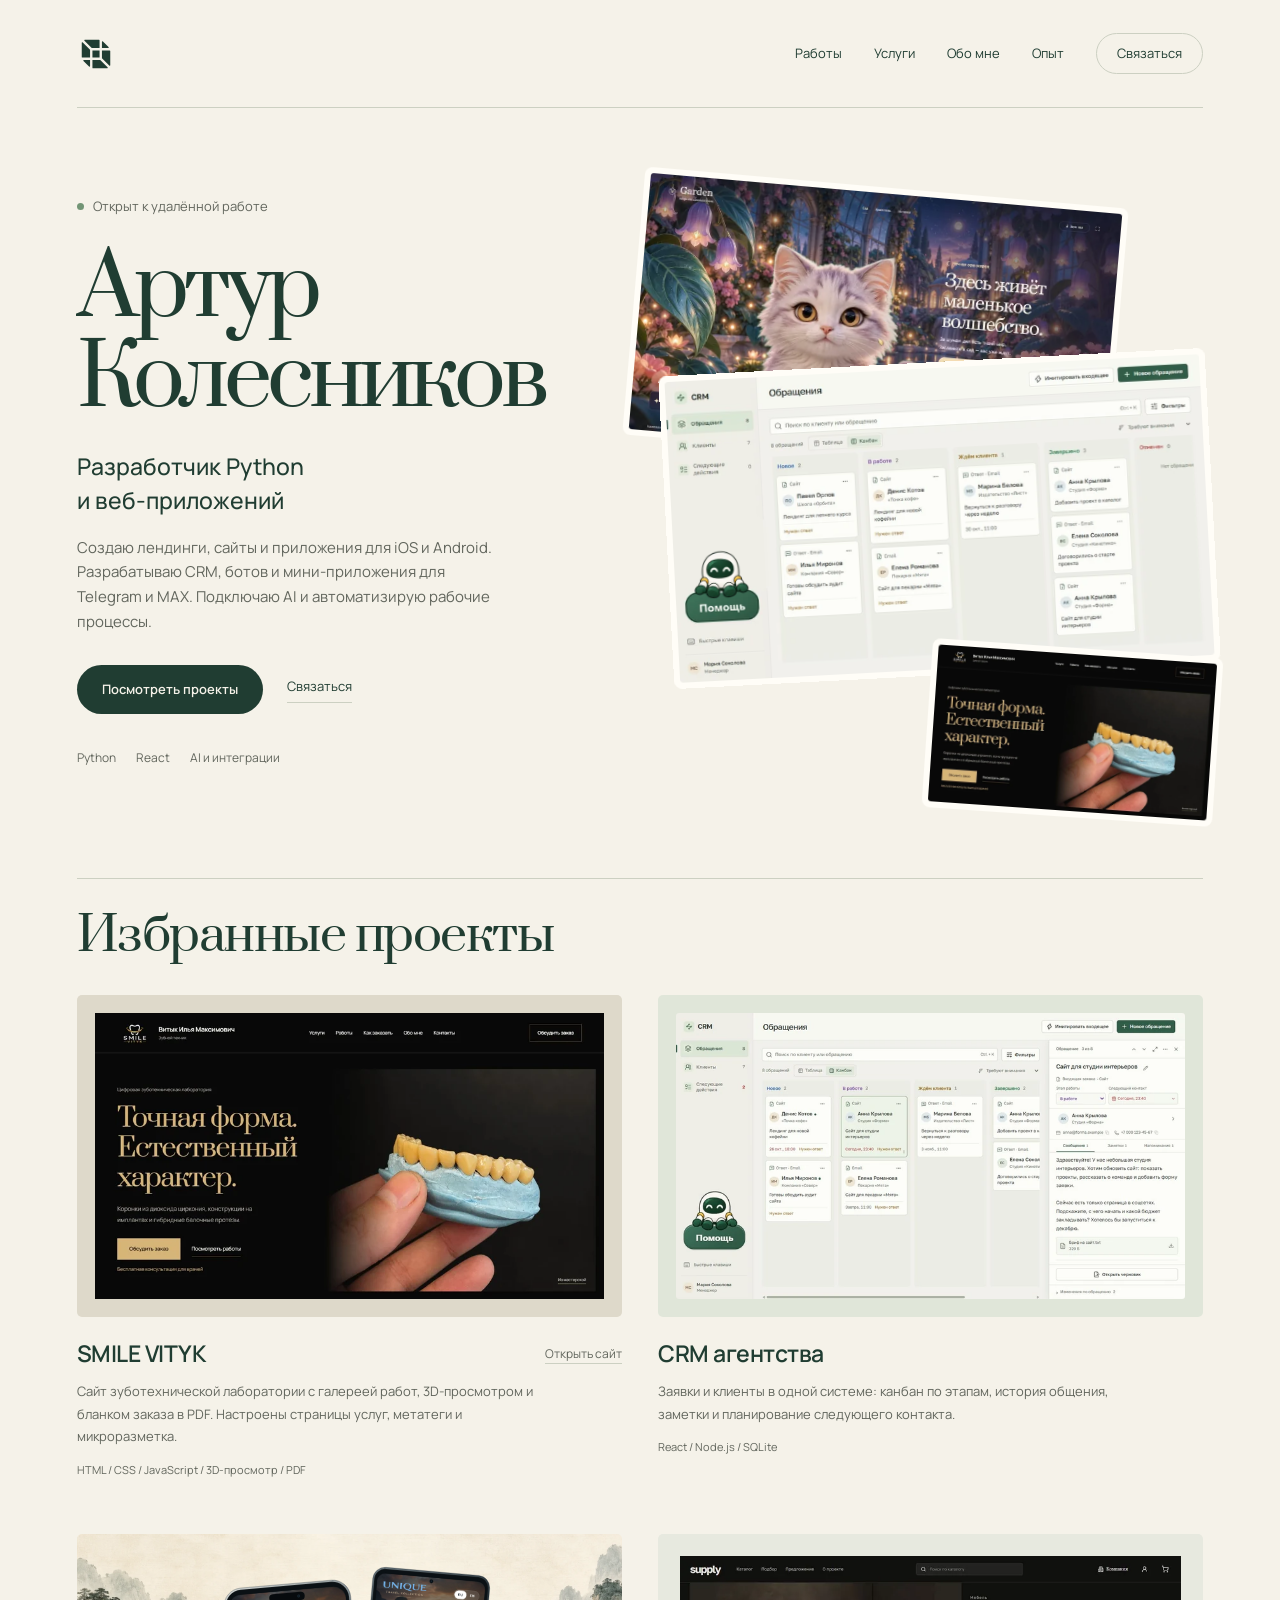
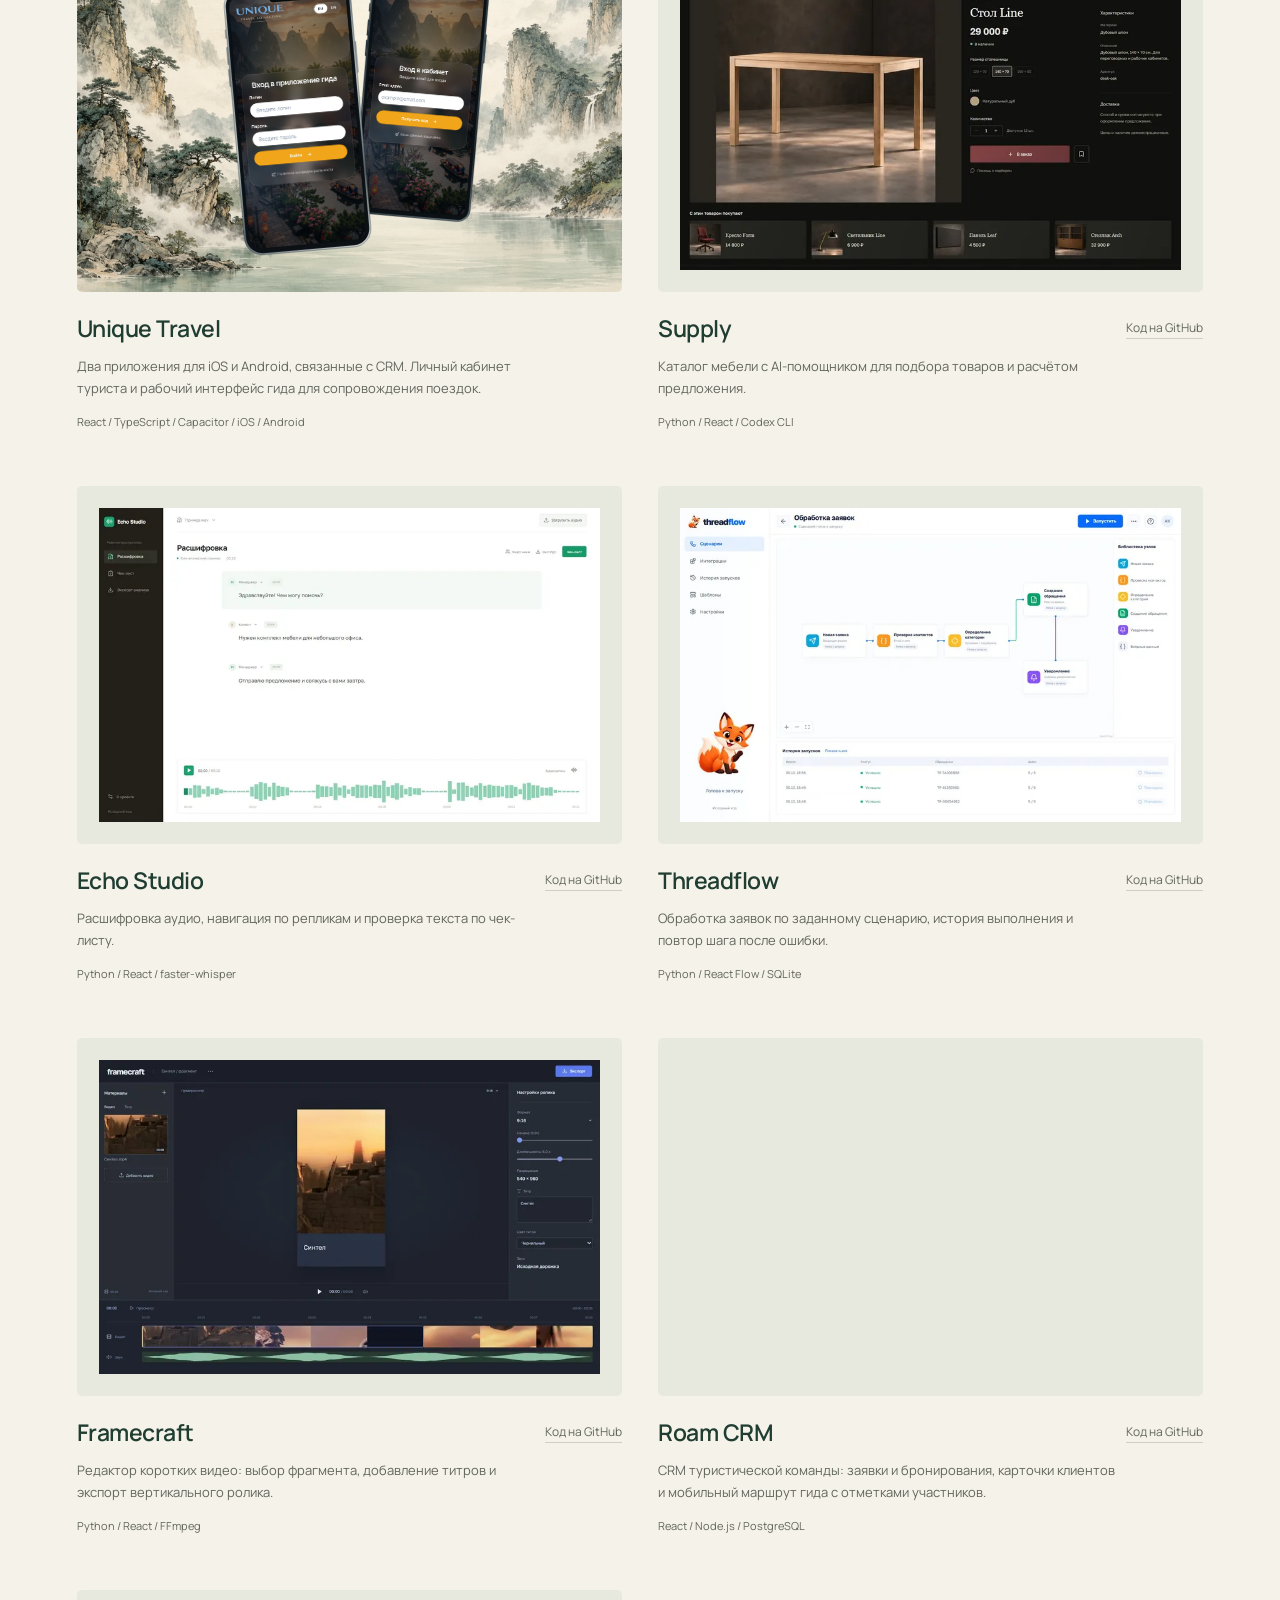
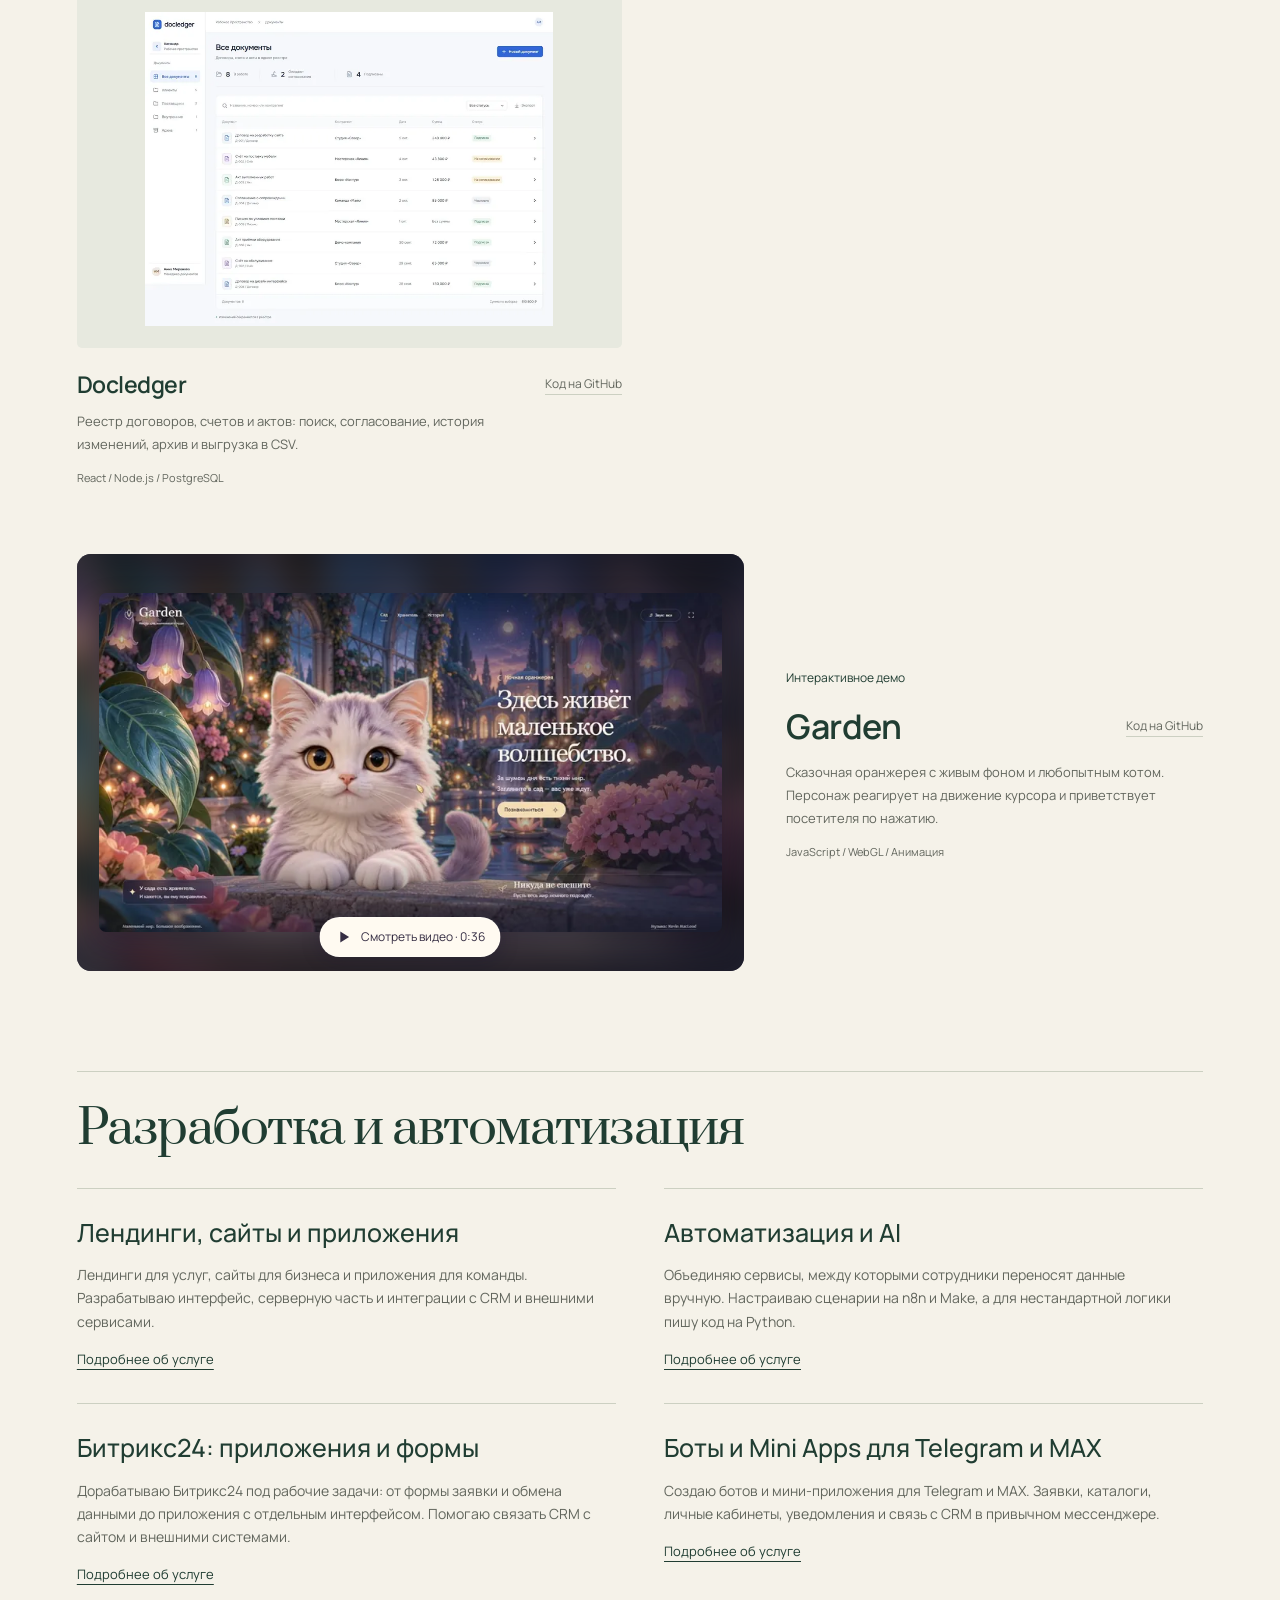
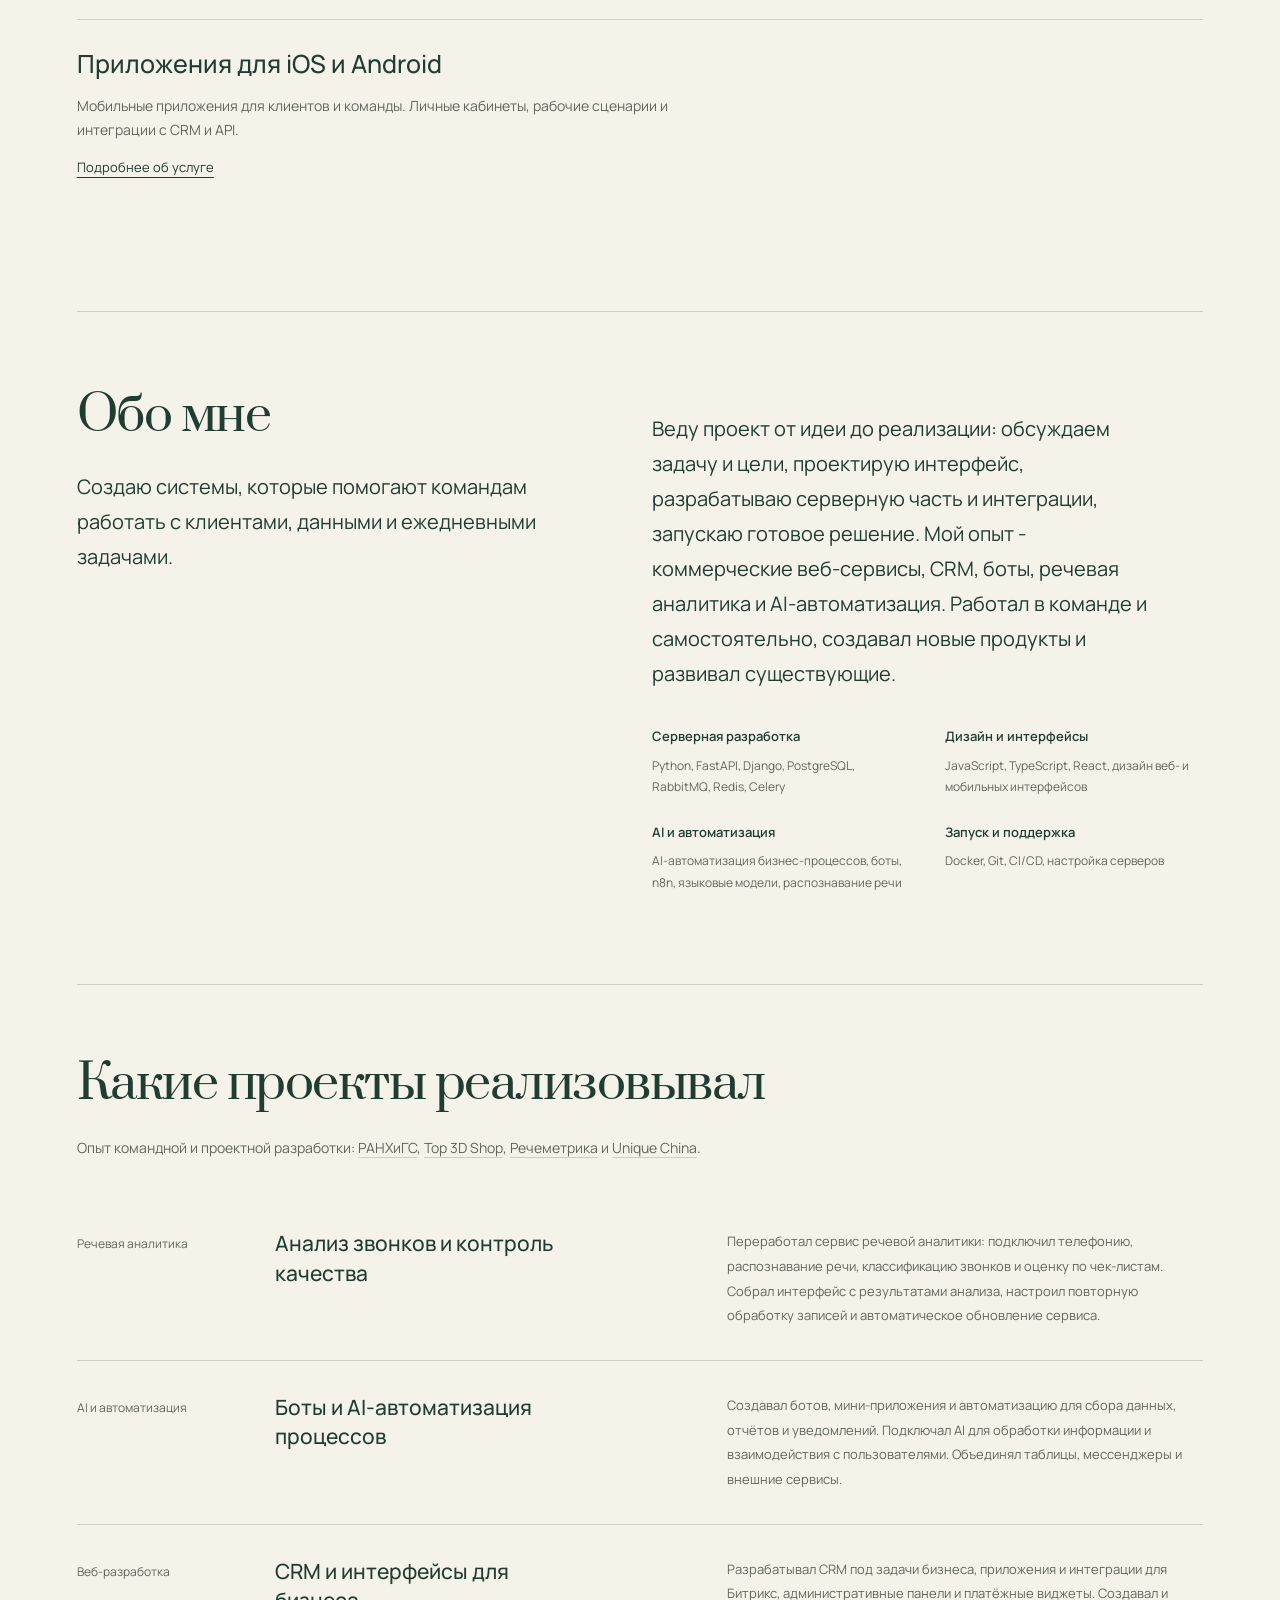
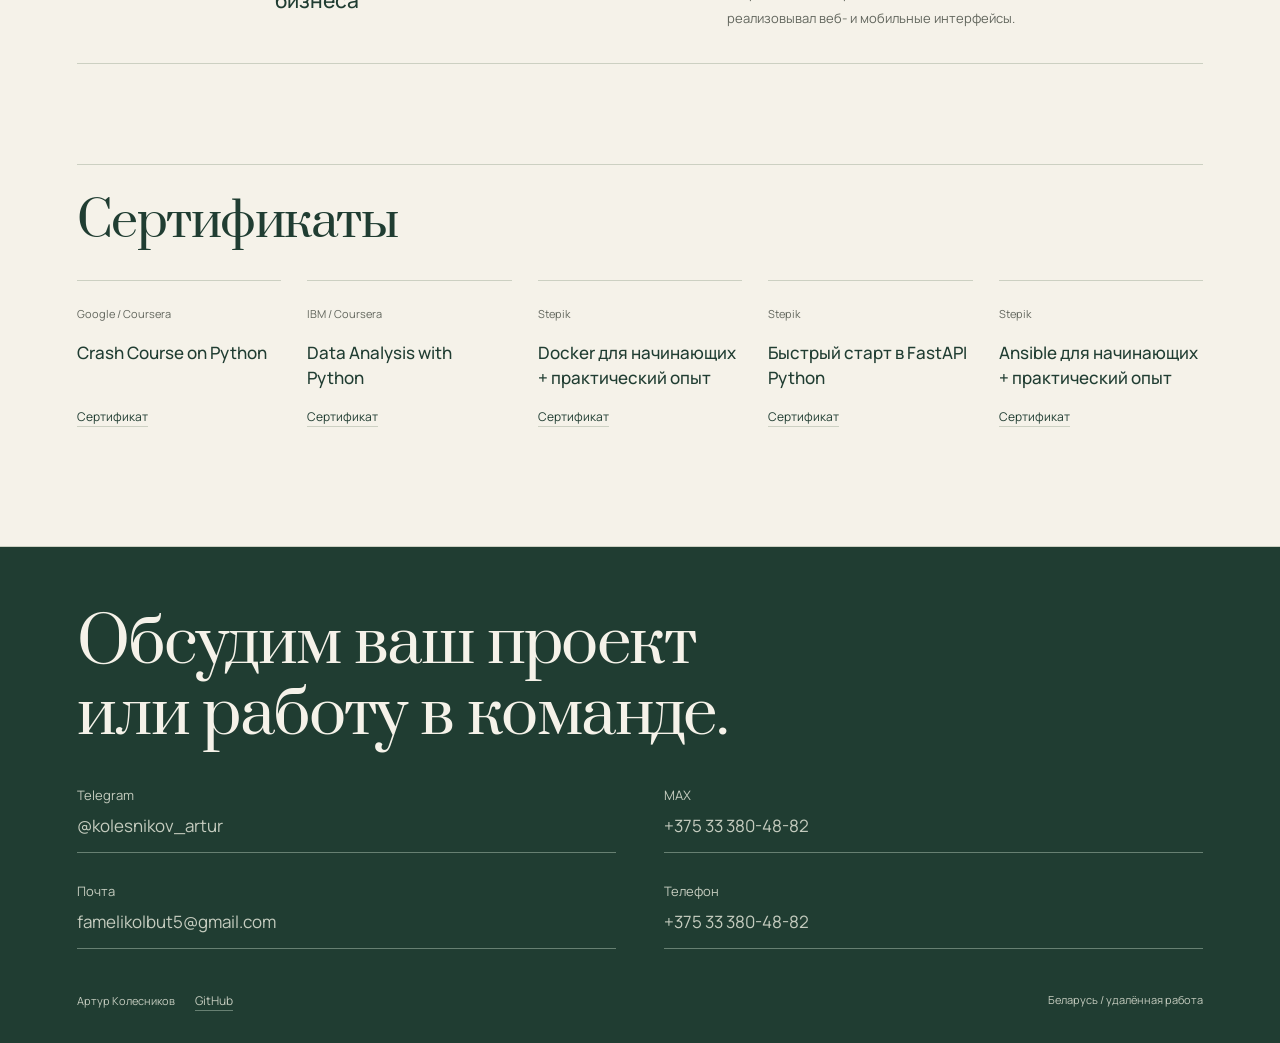
==== index.html @ 4b15c5d2 "Simplify dental project SEO wording" ====
<!doctype html><html lang="ru"><head><meta charset="utf-8"><meta name="viewport" content="width=device-width,initial-scale=1"><meta name="description" content="Лендинги, сайты, приложения для iOS и Android, CRM, боты и Mini Apps для Telegram и MAX. AI-интеграции и автоматизация бизнес-процессов."><title>Артур Колесников | Сайты, приложения, AI и автоматизация</title><link rel="preload" href="assets/font-0.woff2?v=0d569e9df2a9" as="font" type="font/woff2" crossorigin><link rel="preload" href="assets/font-10.woff2?v=0d48bd5856c9" as="font" type="font/woff2" crossorigin><link rel="preload" href="assets/font-1.woff2?v=2b5387e6212d" as="font" type="font/woff2" crossorigin><link rel="preload" href="assets/font-2.woff2?v=1e7b8f41f8db" as="font" type="font/woff2" crossorigin><link rel="stylesheet" href="/style.css?v=75d118772e36"><link rel="canonical" href="https://arturkolesnikov.online/"><meta property="og:type" content="website"><meta property="og:locale" content="ru_RU"><meta property="og:title" content="Артур Колесников | Сайты, приложения, AI и автоматизация"><meta property="og:description" content="Лендинги, сайты, приложения для iOS и Android, CRM, боты и Mini Apps для Telegram и MAX. AI-интеграции и автоматизация бизнес-процессов."><meta property="og:url" content="https://arturkolesnikov.online/"><meta property="og:image" content="https://arturkolesnikov.online/assets/agency-crm-1200.webp?v=4243671e2fd0"><meta property="og:image:width" content="1200"><meta property="og:image:height" content="720"><meta name="twitter:card" content="summary_large_image"><meta name="twitter:image" content="https://arturkolesnikov.online/assets/agency-crm-1200.webp?v=4243671e2fd0"><script type="application/ld+json">{"@context": "https://schema.org", "@graph": [{"@type": "Person", "@id": "https://arturkolesnikov.online/#person", "name": "Артур Колесников", "url": "https://arturkolesnikov.online/", "jobTitle": "Разработчик Python и веб-приложений", "email": "famelikolbut5@gmail.com", "telephone": "+375333804882", "sameAs": ["https://t.me/kolesnikov_artur", "https://github.com/famelikolbut5"]}, {"@type": "WebPage", "@id": "https://arturkolesnikov.online/#page", "url": "https://arturkolesnikov.online/", "name": "Артур Колесников | Сайты, приложения, AI и автоматизация", "description": "Лендинги, сайты, приложения для iOS и Android, CRM, боты и Mini Apps для Telegram и MAX. AI-интеграции и автоматизация бизнес-процессов.", "inLanguage": "ru", "author": {"@id": "https://arturkolesnikov.online/#person"}}]}</script><link rel="icon" type="image/svg+xml" href="/favicon.svg?v=589c7e2dc42a"><link rel="icon" sizes="16x16 32x32 48x48" href="/favicon.ico?v=c2b1cb429086"><noscript><style>.project-grid img[data-src]{display:none!important}.mobile-app-cover[data-lazy-background]{background-image:url(assets/unique-travel-background.webp)!important}</style></noscript></head><body class="atelier"><div class="wrap"><nav><a class="brand lettermark" href="#" aria-label="Наверх"><img src="/assets/logo-code.svg?v=ad45746a8798" alt="" width="38" height="38"></a><div class="navigation"><a href="#work">Работы</a><a href="#services">Услуги</a><a href="#about">Обо мне</a><a href="#experience">Опыт</a><a class="nav-contact" href="#contact">Связаться</a></div></nav><main><section class="hero"><div class="hero-copy"><p class="available">Открыт к удалённой работе</p><h1>Артур<br>Колесников</h1><p class="role">Разработчик Python<br>и веб-приложений</p><p class="intro">Создаю лендинги, сайты и приложения для iOS и Android. Разрабатываю CRM, ботов и мини-приложения для Telegram и MAX. Подключаю AI и автоматизирую рабочие процессы.</p><div class="actions"><a class="primary" href="#work">Посмотреть проекты</a><a class="secondary" href="#contact">Связаться</a></div><div class="tools"><span>Python</span><span>React</span><span>AI и интеграции</span></div></div><div class="hero-stage" aria-label="Три проекта Артура Колесникова"><button class="side-shot hero-project" data-work="garden" aria-label="Посмотреть Garden с котом"><img srcset="assets/garden-480.webp 480w, assets/garden-800.webp 800w, assets/garden-1200.webp 1200w" sizes="(max-width:600px) 90vw, (max-width:900px) 80vw, 48vw" fetchpriority="high" src="assets/garden-800.webp" alt="Garden, интерактивная оранжерея с котом" width="1910" height="1038" decoding="async"></button><button class="main-shot hero-project" data-work="agency-crm" aria-label="Посмотреть CRM с анимированным помощником"><span class="crm-screen"><img srcset="assets/agency-crm-motion-480.webp 480w, assets/agency-crm-motion-800.webp 800w, assets/agency-crm-motion-1200.webp 1200w" sizes="(max-width:600px) 90vw, (max-width:900px) 80vw, 48vw" fetchpriority="high" src="assets/agency-crm-motion-800.webp" alt="CRM агентства с канбаном и анимированным помощником Бипом" width="1280" height="720" decoding="async"><span class="bip-frame"><img class="bip-preview" src="assets/bip-still.webp?v=73e628c5a980" data-animation="assets/bip-preview.webp?v=f96472ee8164" alt="" width="1280" height="720" fetchpriority="low" decoding="async"></span></span></button><button class="small-shot hero-project" data-work="smile-vityk" aria-label="Посмотреть сайт SMILE VITYK"><img srcset="assets/smile-vityk-480.webp 480w, assets/smile-vityk-800.webp 800w, assets/smile-vityk-1200.webp 1200w" sizes="(max-width:600px) 90vw, (max-width:900px) 80vw, 48vw" src="assets/smile-vityk-800.webp" alt="Сайт зубного техника Ильи Витыка" width="1280" height="720" decoding="async"></button></div></section><section class="works" id="work"><div class="work-heading"><h2>Избранные проекты</h2></div><div class="project-grid"><article class="project project-smile-vityk">
<button class="work-image dental-cover" data-work="smile-vityk" aria-label="Посмотреть проект SMILE VITYK"><img data-srcset="assets/smile-vityk-480.webp 480w, assets/smile-vityk-800.webp 800w, assets/smile-vityk-1200.webp 1200w" sizes="(max-width:600px) 90vw, (max-width:900px) 80vw, 48vw" src="data:image/svg+xml,%3Csvg xmlns=%22http://www.w3.org/2000/svg%22 width=%221280%22 height=%22720%22/%3E" data-src="assets/smile-vityk-800.webp" alt="Сайт зуботехнической лаборатории SMILE VITYK" width="1280" height="720" decoding="async" loading="lazy"><noscript><img srcset="assets/smile-vityk-480.webp 480w, assets/smile-vityk-800.webp 800w, assets/smile-vityk-1200.webp 1200w" sizes="(max-width:600px) 90vw, (max-width:900px) 80vw, 48vw" src="assets/smile-vityk-800.webp" alt="Сайт зуботехнической лаборатории SMILE VITYK" width="1280" height="720" decoding="async" loading="lazy"></noscript></button>
<div class="project-copy"><div class="project-heading"><h3>SMILE VITYK</h3><a href="https://smilevityk.by/" target="_blank" rel="noopener noreferrer">Открыть сайт</a></div><p>Сайт зуботехнической лаборатории с галереей работ, 3D-просмотром и бланком заказа в PDF. Настроены страницы услуг, метатеги и микроразметка.</p><p class="stack">HTML / CSS / JavaScript / 3D-просмотр / PDF</p></div>
</article>
<article class="project project-agency-crm">
<button class="work-image crm-cover" data-work="agency-crm" data-static="true" aria-label="Посмотреть CRM агентства"><span class="crm-screen"><img data-srcset="assets/agency-crm-480.webp?v=40ccf4312598 480w, assets/agency-crm-800.webp?v=f8a2fe6cc7e8 800w, assets/agency-crm-1200.webp?v=4243671e2fd0 1200w" sizes="(max-width:600px) 90vw, (max-width:900px) 80vw, 48vw" src="data:image/svg+xml,%3Csvg xmlns=%22http://www.w3.org/2000/svg%22 width=%221280%22 height=%22720%22/%3E" data-src="assets/agency-crm-800.webp?v=f8a2fe6cc7e8" alt="CRM агентства с канбаном и анимированным помощником Бипом" width="1280" height="720" decoding="async" loading="lazy"><noscript><img srcset="assets/agency-crm-480.webp?v=40ccf4312598 480w, assets/agency-crm-800.webp?v=f8a2fe6cc7e8 800w, assets/agency-crm-1200.webp?v=4243671e2fd0 1200w" sizes="(max-width:600px) 90vw, (max-width:900px) 80vw, 48vw" src="assets/agency-crm-800.webp?v=f8a2fe6cc7e8" alt="CRM агентства с канбаном и анимированным помощником Бипом" width="1280" height="720" decoding="async" loading="lazy"></noscript></span></button>
<div class="project-copy"><div class="project-heading"><h3>CRM агентства</h3></div><p>Заявки и клиенты в одной системе: канбан по этапам, история общения, заметки и планирование следующего контакта.</p><p class="stack">React / Node.js / SQLite</p></div>
</article><article class="project project-mobile-apps"><button class="work-image mobile-app-cover" data-lazy-background data-work="unique-travel" aria-label="Посмотреть приложения для туристов и гидов"><span class="app-devices"><span class="app-phone app-phone-guide app-phone-iphone" aria-label="iPhone"><img class="device-mockup" src="data:image/svg+xml,%3Csvg xmlns=%22http://www.w3.org/2000/svg%22 width=%22520%22 height=%22944%22/%3E" data-src="assets/unique-travel-iphone.svg?v=606f46e876f7" alt="Оригинальный экран приложения гида на iPhone" width="520" height="944" fetchpriority="low" loading="lazy" decoding="async"><noscript><img class="device-mockup" src="assets/unique-travel-iphone.svg?v=606f46e876f7" alt="Оригинальный экран приложения гида на iPhone" width="520" height="944" fetchpriority="low" loading="lazy" decoding="async"></noscript><img class="bird-preview" src="data:image/svg+xml,%3Csvg xmlns=%22http://www.w3.org/2000/svg%22 width=%22430%22 height=%22320%22/%3E" data-src="assets/travel-birds-still.webp" data-still="assets/travel-birds-still.webp" data-animation="assets/travel-birds.webp" alt="" width="430" height="320" loading="lazy" decoding="async"><noscript><img class="bird-preview" src="assets/travel-birds-still.webp" data-still="assets/travel-birds-still.webp" data-animation="assets/travel-birds.webp" alt="" width="430" height="320" loading="lazy" decoding="async"></noscript></span><span class="app-phone app-phone-tourist app-phone-android" aria-label="Android"><img class="device-mockup" src="data:image/svg+xml,%3Csvg xmlns=%22http://www.w3.org/2000/svg%22 width=%22520%22 height=%22944%22/%3E" data-src="assets/unique-travel-android.svg?v=cbf7f6e3d1ae" alt="Оригинальный экран кабинета туриста на Android" width="520" height="944" fetchpriority="low" loading="lazy" decoding="async"><noscript><img class="device-mockup" src="assets/unique-travel-android.svg?v=cbf7f6e3d1ae" alt="Оригинальный экран кабинета туриста на Android" width="520" height="944" fetchpriority="low" loading="lazy" decoding="async"></noscript><img class="bird-preview" src="data:image/svg+xml,%3Csvg xmlns=%22http://www.w3.org/2000/svg%22 width=%22430%22 height=%22320%22/%3E" data-src="assets/travel-birds-still.webp" data-still="assets/travel-birds-still.webp" data-animation="assets/travel-birds.webp" alt="" width="430" height="320" loading="lazy" decoding="async"><noscript><img class="bird-preview" src="assets/travel-birds-still.webp" data-still="assets/travel-birds-still.webp" data-animation="assets/travel-birds.webp" alt="" width="430" height="320" loading="lazy" decoding="async"></noscript></span></span></button><div class="project-copy"><div class="project-heading"><h3>Unique Travel</h3></div><p>Два приложения для iOS и Android, связанные с CRM. Личный кабинет туриста и рабочий интерфейс гида для сопровождения поездок.</p><p class="stack">React / TypeScript / Capacitor / iOS / Android</p></div></article><article class="project"><button class="work-image" data-work="supply" aria-label="Посмотреть Supply"><img data-srcset="assets/supply-480.webp?v=framed20261029 480w, assets/supply-800.webp?v=framed20261029 800w, assets/supply-1200.webp?v=framed20261029 1200w" sizes="(max-width: 600px) 90vw, (max-width: 900px) 70vw, 50vw" loading="lazy" src="data:image/svg+xml,%3Csvg xmlns=%22http://www.w3.org/2000/svg%22 width=%221652%22 height=%221033%22/%3E" data-src="assets/supply-800.webp?v=framed20261029" alt="Supply - интерфейс проекта" width="1454" height="909" decoding="async"><noscript><img srcset="assets/supply-480.webp?v=framed20261029 480w, assets/supply-800.webp?v=framed20261029 800w, assets/supply-1200.webp?v=framed20261029 1200w" sizes="(max-width: 600px) 90vw, (max-width: 900px) 70vw, 50vw" loading="lazy" src="assets/supply-800.webp?v=framed20261029" alt="Supply - интерфейс проекта" width="1454" height="909" decoding="async"></noscript></button><div class="project-copy"><div class="project-heading"><h3>Supply</h3><a href="https://github.com/famelikolbut5/supply" target="_blank" rel="noreferrer">Код на GitHub</a></div><p>Каталог мебели с AI-помощником для подбора товаров и расчётом предложения.</p><p class="stack">Python / React / Codex CLI</p></div></article><article class="project"><button class="work-image" data-work="echo-studio" aria-label="Посмотреть Echo Studio"><img data-srcset="assets/echo-studio-480.webp?v=framed20261029 480w, assets/echo-studio-800.webp?v=framed20261029 800w, assets/echo-studio-1200.webp?v=framed20261029 1200w" sizes="(max-width: 600px) 90vw, (max-width: 900px) 70vw, 50vw" loading="lazy" src="data:image/svg+xml,%3Csvg xmlns=%22http://www.w3.org/2000/svg%22 width=%221652%22 height=%221033%22/%3E" data-src="assets/echo-studio-800.webp?v=framed20261029" alt="Echo Studio - интерфейс проекта" width="1454" height="909" decoding="async"><noscript><img srcset="assets/echo-studio-480.webp?v=framed20261029 480w, assets/echo-studio-800.webp?v=framed20261029 800w, assets/echo-studio-1200.webp?v=framed20261029 1200w" sizes="(max-width: 600px) 90vw, (max-width: 900px) 70vw, 50vw" loading="lazy" src="assets/echo-studio-800.webp?v=framed20261029" alt="Echo Studio - интерфейс проекта" width="1454" height="909" decoding="async"></noscript></button><div class="project-copy"><div class="project-heading"><h3>Echo Studio</h3><a href="https://github.com/famelikolbut5/echo-studio" target="_blank" rel="noreferrer">Код на GitHub</a></div><p>Расшифровка аудио, навигация по репликам и проверка текста по чек-листу.</p><p class="stack">Python / React / faster-whisper</p></div></article><article class="project"><button class="work-image" data-work="threadflow" aria-label="Посмотреть Threadflow"><img data-srcset="assets/threadflow-480.webp?v=framed20261029 480w, assets/threadflow-800.webp?v=framed20261029 800w, assets/threadflow-1200.webp?v=framed20261029 1200w" sizes="(max-width: 600px) 90vw, (max-width: 900px) 70vw, 50vw" loading="lazy" src="data:image/svg+xml,%3Csvg xmlns=%22http://www.w3.org/2000/svg%22 width=%221652%22 height=%221033%22/%3E" data-src="assets/threadflow-800.webp?v=framed20261029" alt="Threadflow - интерфейс проекта" width="1454" height="909" decoding="async"><noscript><img srcset="assets/threadflow-480.webp?v=framed20261029 480w, assets/threadflow-800.webp?v=framed20261029 800w, assets/threadflow-1200.webp?v=framed20261029 1200w" sizes="(max-width: 600px) 90vw, (max-width: 900px) 70vw, 50vw" loading="lazy" src="assets/threadflow-800.webp?v=framed20261029" alt="Threadflow - интерфейс проекта" width="1454" height="909" decoding="async"></noscript></button><div class="project-copy"><div class="project-heading"><h3>Threadflow</h3><a href="https://github.com/famelikolbut5/threadflow" target="_blank" rel="noreferrer">Код на GitHub</a></div><p>Обработка заявок по заданному сценарию, история выполнения и повтор шага после ошибки.</p><p class="stack">Python / React Flow / SQLite</p></div></article><article class="project"><button class="work-image" data-work="framecraft" aria-label="Посмотреть Framecraft"><img data-srcset="assets/framecraft-480.webp?v=framed20261029b 480w, assets/framecraft-800.webp?v=framed20261029b 800w, assets/framecraft-1200.webp?v=framed20261029b 1200w" sizes="(max-width: 600px) 90vw, (max-width: 900px) 70vw, 50vw" loading="lazy" src="data:image/svg+xml,%3Csvg xmlns=%22http://www.w3.org/2000/svg%22 width=%221652%22 height=%221033%22/%3E" data-src="assets/framecraft-800.webp?v=framed20261029b" alt="Framecraft - интерфейс проекта" width="1454" height="909" decoding="async"><noscript><img srcset="assets/framecraft-480.webp?v=framed20261029b 480w, assets/framecraft-800.webp?v=framed20261029b 800w, assets/framecraft-1200.webp?v=framed20261029b 1200w" sizes="(max-width: 600px) 90vw, (max-width: 900px) 70vw, 50vw" loading="lazy" src="assets/framecraft-800.webp?v=framed20261029b" alt="Framecraft - интерфейс проекта" width="1454" height="909" decoding="async"></noscript></button><div class="project-copy"><div class="project-heading"><h3>Framecraft</h3><a href="https://github.com/famelikolbut5/framecraft" target="_blank" rel="noreferrer">Код на GitHub</a></div><p>Редактор коротких видео: выбор фрагмента, добавление титров и экспорт вертикального ролика.</p><p class="stack">Python / React / FFmpeg</p></div></article><article class="project"><button class="work-image" data-work="roam-crm" aria-label="Посмотреть Roam CRM"><img data-srcset="assets/roam-crm-480.webp?v=framed20261029 480w, assets/roam-crm-800.webp?v=framed20261029 800w, assets/roam-crm-1200.webp?v=framed20261029 1200w" sizes="(max-width: 600px) 90vw, (max-width: 900px) 70vw, 50vw" loading="lazy" src="data:image/svg+xml,%3Csvg xmlns=%22http://www.w3.org/2000/svg%22 width=%221652%22 height=%221097%22/%3E" data-src="assets/roam-crm-800.webp?v=framed20261029" alt="Roam CRM - интерфейс проекта" width="1454" height="966" decoding="async"><noscript><img srcset="assets/roam-crm-480.webp?v=framed20261029 480w, assets/roam-crm-800.webp?v=framed20261029 800w, assets/roam-crm-1200.webp?v=framed20261029 1200w" sizes="(max-width: 600px) 90vw, (max-width: 900px) 70vw, 50vw" loading="lazy" src="assets/roam-crm-800.webp?v=framed20261029" alt="Roam CRM - интерфейс проекта" width="1454" height="966" decoding="async"></noscript></button><div class="project-copy"><div class="project-heading"><h3>Roam CRM</h3><a href="https://github.com/famelikolbut5/roam-crm" target="_blank" rel="noreferrer">Код на GitHub</a></div><p>CRM туристической команды: заявки и бронирования, карточки клиентов и мобильный маршрут гида с отметками участников.</p><p class="stack">React / Node.js / PostgreSQL</p></div></article><article class="project"><button class="work-image" data-work="docledger" aria-label="Посмотреть Docledger"><img data-srcset="assets/docledger-480.webp?v=framed20261029 480w, assets/docledger-800.webp?v=framed20261029 800w, assets/docledger-1200.webp?v=framed20261029 1200w" sizes="(max-width: 600px) 90vw, (max-width: 900px) 70vw, 50vw" loading="lazy" src="data:image/svg+xml,%3Csvg xmlns=%22http://www.w3.org/2000/svg%22 width=%221652%22 height=%221267%22/%3E" data-src="assets/docledger-800.webp?v=framed20261029" alt="Docledger - интерфейс проекта" width="1454" height="1116" decoding="async"><noscript><img srcset="assets/docledger-480.webp?v=framed20261029 480w, assets/docledger-800.webp?v=framed20261029 800w, assets/docledger-1200.webp?v=framed20261029 1200w" sizes="(max-width: 600px) 90vw, (max-width: 900px) 70vw, 50vw" loading="lazy" src="assets/docledger-800.webp?v=framed20261029" alt="Docledger - интерфейс проекта" width="1454" height="1116" decoding="async"></noscript></button><div class="project-copy"><div class="project-heading"><h3>Docledger</h3><a href="https://github.com/famelikolbut5/docledger" target="_blank" rel="noreferrer">Код на GitHub</a></div><p>Реестр договоров, счетов и актов: поиск, согласование, история изменений, архив и выгрузка в CSV.</p><p class="stack">React / Node.js / PostgreSQL</p></div></article><article class="project project-garden"><button class="work-image garden-cover" data-work="garden" aria-label="Смотреть видео Garden со звуком"><span class="garden-cover-backdrop" aria-hidden="true"></span><img data-srcset="assets/garden-480.webp 480w, assets/garden-800.webp 800w, assets/garden-1200.webp 1200w" sizes="(max-width: 600px) 90vw, (max-width: 900px) 70vw, 50vw" loading="lazy" src="data:image/svg+xml,%3Csvg xmlns=%22http://www.w3.org/2000/svg%22 width=%221910%22 height=%221038%22/%3E" data-src="assets/garden-800.webp" alt="Garden — сказочная оранжерея с интерактивным котом" width="1910" height="1038" decoding="async"><noscript><img srcset="assets/garden-480.webp 480w, assets/garden-800.webp 800w, assets/garden-1200.webp 1200w" sizes="(max-width: 600px) 90vw, (max-width: 900px) 70vw, 50vw" loading="lazy" src="assets/garden-800.webp" alt="Garden — сказочная оранжерея с интерактивным котом" width="1910" height="1038" decoding="async"></noscript><span class="garden-play"><svg viewBox="0 0 20 20" width="16" height="16" aria-hidden="true"><path d="M6 3v14l11-7Z" fill="currentColor"/></svg>Смотреть видео · 0:36</span></button><div class="project-copy"><span class="garden-category">Интерактивное демо</span><div class="project-heading"><h3>Garden</h3><a href="https://github.com/famelikolbut5/garden" target="_blank" rel="noreferrer">Код на GitHub</a></div><p>Сказочная оранжерея с живым фоном и любопытным котом. Персонаж реагирует на движение курсора и приветствует посетителя по нажатию.</p><p class="stack">JavaScript / WebGL / Анимация</p></div></article></div></section><section class="services" id="services"><div class="work-heading"><h2>Разработка и автоматизация</h2></div><div class="service-list"><a class="service-link" href="/services/web-development/"><h3>Лендинги, сайты и приложения</h3><p>Лендинги для услуг, сайты для бизнеса и приложения для команды. Разрабатываю интерфейс, серверную часть и интеграции с CRM и внешними сервисами.</p><span>Подробнее об услуге</span></a><a class="service-link" href="/services/automation/"><h3>Автоматизация и AI</h3><p>Объединяю сервисы, между которыми сотрудники переносят данные вручную. Настраиваю сценарии на n8n и Make, а для нестандартной логики пишу код на Python.</p><span>Подробнее об услуге</span></a><a class="service-link" href="/services/bitrix24/"><h3>Битрикс24: приложения и формы</h3><p>Дорабатываю Битрикс24 под рабочие задачи: от формы заявки и обмена данными до приложения с отдельным интерфейсом. Помогаю связать CRM с сайтом и внешними системами.</p><span>Подробнее об услуге</span></a><a class="service-link" href="/services/telegram-bots/"><h3>Боты и Mini Apps для Telegram и MAX</h3><p>Создаю ботов и мини-приложения для Telegram и MAX. Заявки, каталоги, личные кабинеты, уведомления и связь с CRM в привычном мессенджере.</p><span>Подробнее об услуге</span></a><a class="service-link mobile-service" href="/services/mobile-apps/"><h3>Приложения для iOS и Android</h3><p>Мобильные приложения для клиентов и команды. Личные кабинеты, рабочие сценарии и интеграции с CRM и API.</p><span>Подробнее об услуге</span></a></div></section><section class="about" id="about"><div><h2 class="section-heading">Обо мне</h2><p class="about-copy">Создаю системы, которые помогают командам работать с клиентами, данными и ежедневными задачами.</p></div><div><p class="about-copy">Веду проект от идеи до реализации: обсуждаем задачу и цели, проектирую интерфейс, разрабатываю серверную часть и интеграции, запускаю готовое решение. Мой опыт - коммерческие веб-сервисы, CRM, боты, речевая аналитика и AI-автоматизация. Работал в команде и самостоятельно, создавал новые продукты и развивал существующие.</p><div class="skills"><div><h3>Серверная разработка</h3><p>Python, FastAPI, Django, PostgreSQL, RabbitMQ, Redis, Celery</p></div><div><h3>Дизайн и интерфейсы</h3><p>JavaScript, TypeScript, React, дизайн веб- и мобильных интерфейсов</p></div><div><h3>AI и автоматизация</h3><p>AI-автоматизация бизнес-процессов, боты, n8n, языковые модели, распознавание речи</p></div><div><h3>Запуск и поддержка</h3><p>Docker, Git, CI/CD, настройка серверов</p></div></div></div></section><section class="experience" id="experience"><h2 class="section-heading">Какие проекты реализовывал</h2><p class="experience-intro">Опыт командной и проектной разработки: <a href="https://www.ranepa.ru/" target="_blank" rel="noreferrer">РАНХиГС</a>, <a href="https://top3dshop.com/" target="_blank" rel="noreferrer">Top 3D Shop</a>, <a href="https://career.habr.com/companies/rechemetrika" target="_blank" rel="noreferrer">Речеметрика</a> и <a href="https://chinaunique.ru/" target="_blank" rel="noreferrer">Unique China</a>.</p><div class="experience-list"><article class="achievement"><span>Речевая аналитика</span><h3>Анализ звонков и контроль качества</h3><p>Переработал сервис речевой аналитики: подключил телефонию, распознавание речи, классификацию звонков и оценку по чек-листам. Собрал интерфейс с результатами анализа, настроил повторную обработку записей и автоматическое обновление сервиса.</p></article><article class="achievement"><span>AI и автоматизация</span><h3>Боты и AI-автоматизация процессов</h3><p>Создавал ботов, мини-приложения и автоматизацию для сбора данных, отчётов и уведомлений. Подключал AI для обработки информации и взаимодействия с пользователями. Объединял таблицы, мессенджеры и внешние сервисы.</p></article><article class="achievement"><span>Веб-разработка</span><h3>CRM и интерфейсы для бизнеса</h3><p>Разрабатывал CRM под задачи бизнеса, приложения и интеграции для Битрикс, административные панели и платёжные виджеты. Создавал и реализовывал веб- и мобильные интерфейсы.</p></article></div></section><section class="courses" id="courses"><div class="work-heading"><h2>Сертификаты</h2></div><div class="course-list"><button class="course" data-cert="google-python.webp" data-title="Crash Course on Python"><span>Google / Coursera</span><h3>Crash Course on Python</h3><span class="cert-open">Сертификат</span></button><button class="course" data-cert="ibm-data-analysis.webp" data-title="Data Analysis with Python"><span>IBM / Coursera</span><h3>Data Analysis with Python</h3><span class="cert-open">Сертификат</span></button><button class="course" data-cert="docker.webp" data-title="Docker для начинающих + практический опыт"><span>Stepik</span><h3>Docker для начинающих + практический опыт</h3><span class="cert-open">Сертификат</span></button><button class="course" data-cert="fastapi.webp" data-title="Быстрый старт в FastAPI Python"><span>Stepik</span><h3>Быстрый старт в FastAPI Python</h3><span class="cert-open">Сертификат</span></button><button class="course" data-cert="ansible.webp" data-title="Ansible для начинающих + практический опыт"><span>Stepik</span><h3>Ansible для начинающих + практический опыт</h3><span class="cert-open">Сертификат</span></button></div></section></main><section class="contact" id="contact"><h2>Обсудим ваш проект<br>или работу в команде.</h2><div class="contact-links contact-methods"><a href="https://t.me/kolesnikov_artur" target="_blank" rel="noopener noreferrer" data-contact="telegram"><span>Telegram</span>@kolesnikov_artur</a><div class="max-contact"><button type="button" class="copy-max" data-copy="+375333804882" aria-label="MAX: +375 33 380-48-82, скопировать номер"><span>MAX</span><span>+375 33 380-48-82</span></button><span class="copy-status" role="status" aria-live="polite"></span></div><div class="max-contact"><button type="button" class="copy-max" data-copy="famelikolbut5@gmail.com" data-contact="email" aria-label="Почта: famelikolbut5@gmail.com, скопировать адрес"><span>Почта</span><span>famelikolbut5@gmail.com</span></button><span class="copy-status" role="status" aria-live="polite"></span></div><div class="max-contact"><button type="button" class="copy-max" data-copy="+375333804882" data-contact="phone" aria-label="Телефон: +375 33 380-48-82, скопировать номер"><span>Телефон</span><span>+375 33 380-48-82</span></button><span class="copy-status" role="status" aria-live="polite"></span></div></div><footer><span>Артур Колесников <a class="footer-github" href="https://github.com/famelikolbut5" target="_blank" rel="noopener noreferrer">GitHub</a></span><span>Беларусь / удалённая работа</span></footer></section></div><div class="viewer" role="dialog" aria-modal="true" aria-label="Просмотр проекта" hidden><header><h2>Проект</h2><button class="close" aria-label="Закрыть"><svg viewBox="0 0 24 24" width="18" height="18" fill="none" stroke="currentColor" stroke-width="1.8" stroke-linecap="round" aria-hidden="true" focusable="false"><path d="m6 6 12 12M18 6 6 18"/></svg></button></header><div class="viewer-media"><img alt="Интерфейс проекта"><video class="project-video" controls playsinline preload="none" tabindex="0" aria-label="Garden — запись интерактивного демо" hidden></video></div><div class="viewer-info"><p></p><a class="primary" href="https://github.com/famelikolbut5" target="_blank" rel="noreferrer">Посмотреть код</a></div></div><div class="cert-viewer" role="dialog" aria-modal="true" aria-label="Сертификат курса" hidden><header><h2>Сертификат</h2><button class="close" aria-label="Закрыть сертификат">×</button></header><img alt="Сертификат"></div><script src="/script.js?v=08258cad413c"></script><script src="/contacts.js?v=cead63d8a680" defer></script><script src="/analytics.js?v=512af6c3dc17" defer></script></body></html>
---- style.css ----
@font-face {
  font-family: 'Manrope';
  font-style: normal;
  font-weight: 400;
  font-display: swap;
  src: url(assets/font-0.woff2?v=0d569e9df2a9) format('woff2');
}
@font-face {
  font-family: 'Manrope';
  font-style: normal;
  font-weight: 500;
  font-display: swap;
  src: url(assets/font-1.woff2?v=2b5387e6212d) format('woff2');
}
@font-face {
  font-family: 'Manrope';
  font-style: normal;
  font-weight: 600;
  font-display: swap;
  src: url(assets/font-2.woff2?v=1e7b8f41f8db) format('woff2');
}
@font-face {
  font-family: 'Manrope';
  font-style: normal;
  font-weight: 700;
  font-display: swap;
  src: url(assets/font-3.woff2?v=323b3760ef78) format('woff2');
}
@font-face {
  font-family: 'Manrope';
  font-style: normal;
  font-weight: 800;
  font-display: swap;
  src: url(assets/font-4.woff2?v=cb3cba88b1c6) format('woff2');
}
@font-face {
  font-family: 'Onest';
  font-style: normal;
  font-weight: 400;
  font-display: swap;
  src: url(assets/font-5.ttf) format('truetype');
}
@font-face {
  font-family: 'Onest';
  font-style: normal;
  font-weight: 500;
  font-display: swap;
  src: url(assets/font-6.ttf) format('truetype');
}
@font-face {
  font-family: 'Onest';
  font-style: normal;
  font-weight: 600;
  font-display: swap;
  src: url(assets/font-7.ttf) format('truetype');
}
@font-face {
  font-family: 'Onest';
  font-style: normal;
  font-weight: 700;
  font-display: swap;
  src: url(assets/font-8.ttf) format('truetype');
}
@font-face {
  font-family: 'Onest';
  font-style: normal;
  font-weight: 800;
  font-display: swap;
  src: url(assets/font-9.ttf) format('truetype');
}
@font-face {
  font-family: 'Prata';
  font-style: normal;
  font-weight: 400;
  font-display: swap;
  src: url(assets/font-10.woff2?v=0d48bd5856c9) format('woff2');
}
@font-face {
  font-family: 'Unbounded';
  font-style: normal;
  font-weight: 400;
  font-display: swap;
  src: url(assets/font-11.ttf) format('truetype');
}
@font-face {
  font-family: 'Unbounded';
  font-style: normal;
  font-weight: 500;
  font-display: swap;
  src: url(assets/font-12.ttf) format('truetype');
}
@font-face {
  font-family: 'Unbounded';
  font-style: normal;
  font-weight: 600;
  font-display: swap;
  src: url(assets/font-13.ttf) format('truetype');
}

*{box-sizing:border-box}html{scroll-behavior:smooth;scrollbar-width:none}*::-webkit-scrollbar{display:none}body{margin:0;background:var(--paper);color:var(--ink);font-family:var(--body);font-size:15px;line-height:1.65}a{color:inherit;text-decoration:none}button{font:inherit;color:inherit;cursor:pointer}button,a{touch-action:manipulation}button:focus-visible,a:focus-visible{outline:3px solid var(--accent);outline-offset:5px}p,h1,h2,h3{margin:0}img{display:block;max-width:100%;height:auto}button{border:0;background:transparent}::selection{background:var(--accent);color:var(--paper)}.wrap{max-width:1440px;margin:auto;padding:0 6vw}nav{height:108px;display:flex;align-items:center;justify-content:space-between;gap:35px}.brand{font-size:18px;font-weight:800;letter-spacing:-.5px}.navigation{display:flex;align-items:center;gap:32px;font-size:13px}.navigation a:hover{color:var(--accent)}.nav-contact{border:1px solid var(--line);padding:9px 20px;border-radius:24px}.available{font-size:13px;display:flex;align-items:center;gap:9px;color:var(--muted)}.available:before{content:"";width:7px;height:7px;border-radius:50%;background:#729575}.hero{position:relative}.hero h1{font-family:var(--display);font-weight:400;letter-spacing:-5px;line-height:1.05}.role{font-size:23px;line-height:1.5;font-weight:500}.intro{color:var(--muted);font-size:15px;max-width:430px;margin-top:18px}.actions{display:flex;align-items:center;gap:24px;margin-top:30px}.primary{display:inline-flex;align-items:center;justify-content:center;background:var(--accent);color:var(--paper);border-radius:30px;padding:14px 25px;font-size:13px;font-weight:600}.secondary{font-size:13px;border-bottom:1px solid var(--line);padding-bottom:4px}.tools{display:flex;gap:20px;color:var(--muted);font-size:12px;margin-top:34px}.work-heading{display:flex;justify-content:space-between;align-items:baseline;margin-bottom:30px;gap:25px}.work-heading h2,.section-heading{font:400 48px/1.2 var(--display);letter-spacing:-1.5px}.work-heading p{font-size:13px;color:var(--muted)}.works{padding:70px 0 100px}.project-grid{display:grid;grid-template-columns:1fr 1fr;gap:55px 36px}.project{min-width:0}.work-image{display:block;width:100%;padding:0;overflow:hidden;background:var(--panel);border-radius:var(--radius)}.work-image img{width:100%;aspect-ratio:1.6;object-fit:contain;transition:transform .4s}.work-image:hover img{transform:scale(1.025)}.project-heading{display:flex;justify-content:space-between;align-items:center;margin-top:18px}.project h3{font-size:23px;letter-spacing:-.5px;font-weight:600}.project-heading a{font-size:12px;color:var(--muted);border-bottom:1px solid var(--line)}.project p{font-size:13px;line-height:1.75;max-width:460px;color:var(--muted);margin-top:7px}.project .stack{font-size:11px;margin-top:12px}.about{padding:75px 0 90px;border-top:1px solid var(--line);display:grid;grid-template-columns:1fr 1.2fr;gap:9vw}.about-copy{font-size:20px;line-height:1.75;margin-top:24px;max-width:500px}.skills{display:grid;grid-template-columns:1fr 1fr;gap:24px 36px;margin-top:35px}.skills h3{font-size:13px;font-weight:600;margin-bottom:7px}.skills p{font-size:12px;color:var(--muted);line-height:1.8}.experience{border-top:1px solid var(--line);padding:70px 0 100px}.experience-list{margin-top:38px}.job{display:grid;grid-template-columns:150px 1fr 1.15fr;gap:45px;padding:28px 0;border-bottom:1px solid var(--line)}.job time{color:var(--muted);font-size:12px;padding-top:6px}.job h3{font-size:19px;font-weight:500}.job small{font-size:12px;color:var(--muted)}.job p{font-size:13px;color:var(--muted);max-width:460px}.contact{padding:80px 0 60px;border-top:1px solid var(--line)}.contact h2{font:400 66px/1.2 var(--display);letter-spacing:-2px;max-width:760px}.contact-links{display:flex;gap:35px;margin-top:30px;font-size:17px}.contact-links a{border-bottom:1px solid var(--line)}footer{display:flex;justify-content:space-between;margin-top:80px;color:var(--muted);font-size:11px}.hero-stage img{box-shadow:0 18px 60px #0002;border-radius:7px}.hero-stage button{padding:0}.showcase-tabs{display:flex;gap:12px;flex-wrap:wrap}.showcase-tabs button{padding:9px 16px;border:1px solid var(--line);border-radius:22px;font-size:12px;color:var(--muted)}.showcase-tabs button[aria-selected=true]{background:var(--accent);color:var(--paper);border-color:var(--accent)}.screen-note{display:flex;justify-content:space-between;font-size:12px;color:var(--muted);margin-top:15px}.viewer{padding:0;border:1px solid var(--line);background:var(--paper);color:var(--ink);border-radius:12px;width:min(1200px,94vw);max-height:92vh;overflow:auto}.viewer::backdrop{background:#10131bcb;backdrop-filter:blur(7px)}.viewer header{display:flex;align-items:center;justify-content:space-between;padding:22px 28px}.viewer h2{font-size:22px}.viewer .close{width:38px;height:38px;flex-shrink:0;display:grid;place-items:center;padding:0;line-height:1;border-radius:50%;background:var(--panel)}.viewer .close svg{display:block}.viewer>img{width:100%}.viewer-info{padding:22px 28px;display:flex;justify-content:space-between;align-items:center;gap:30px}.viewer-info p{font-size:14px;color:var(--muted)}.hero{animation:arrive .75s ease-out both}@keyframes arrive{from{opacity:0;transform:translateY(12px)}to{opacity:1;transform:none}}
.atelier{--paper:#f5f2e9;--ink:#203d32;--accent:#203d32;--muted:#697269;--line:#ccd0c2;--panel:#dfe4d7;--body:'Manrope',sans-serif;--display:'Prata',serif;--radius:5px}.atelier .hero{display:grid;grid-template-columns:1fr 1.1fr;gap:38px;min-height:600px;padding-top:48px;align-items:center}.atelier .hero h1{font-size:clamp(65px,6.7vw,110px);margin:26px 0 25px}.atelier .hero-stage{height:480px;position:relative}.atelier .main-shot{position:absolute;right:0;top:100px;width:92%;transform:rotate(-3deg)}.atelier .side-shot{position:absolute;left:-8px;top:0;width:58%;transform:rotate(5deg)}.atelier .small-shot{position:absolute;right:14px;bottom:0;width:62%;transform:rotate(4deg)}.atelier .hero-stage img{border:7px solid #fffdf7;box-shadow:0 22px 55px #3e45352a}.atelier .work-heading{padding-top:28px;border-top:1px solid var(--line)}.atelier .work-image{padding:22px;background:#e7e9df}.atelier .contact{background:#203d32;color:#f5f2e9;padding:80px 6vw 50px;margin:0 -6vw}.atelier .contact footer,.atelier .contact a{color:#c5ccbf}.atelier .contact-links a{border-color:#678072}
.graphite{--paper:#191c22;--ink:#edf0f4;--accent:#7995ee;--muted:#a1a9b6;--line:#343a44;--panel:#262c35;--body:'Onest',sans-serif;--display:'Onest',sans-serif;--radius:10px}.graphite nav{height:95px}.graphite .hero{padding-top:30px}.graphite .hero-top{display:flex;justify-content:space-between;align-items:center;gap:35px;margin-bottom:26px}.graphite .hero h1{font-size:clamp(78px,10.2vw,164px);font-weight:500;line-height:1.02;letter-spacing:-8px}.graphite .hero-copy{display:flex;align-items:flex-start;justify-content:space-between;gap:30px;margin-top:27px}.graphite .intro{margin:0;max-width:370px}.graphite .actions{margin:0}.graphite .hero-stage{margin-top:42px;background:#252b37;padding:30px 36px 0;overflow:hidden;max-height:460px;border-radius:14px}.graphite .hero-stage img{width:100%;box-shadow:none;border-radius:6px 6px 0 0}.graphite .showcase-tabs{margin-top:21px}.graphite .works{padding-top:95px}.graphite .work-image{padding:14px;background:#252b37}.graphite .contact h2{font-size:85px;max-width:950px}.graphite .primary{color:#192033}
.gallery{--paper:#fbfcff;--ink:#1d2538;--accent:#2749d7;--muted:#727a8d;--line:#d9dfed;--panel:#e8edfa;--body:'Onest',sans-serif;--display:'Unbounded',sans-serif;--radius:0px}.gallery .hero{text-align:center;padding-top:42px}.gallery .available{justify-content:center}.gallery .hero h1{font-size:clamp(45px,5.75vw,92px);letter-spacing:-4px;font-weight:500;margin-top:24px;color:var(--accent)}.gallery .role{font-size:27px;margin-top:22px}.gallery .intro{max-width:570px;margin:17px auto 0}.gallery .actions{justify-content:center;margin-top:24px}.gallery .hero-stage{margin:48px -3vw 0;background:#e8edfa;padding:26px 60px 0;height:430px;overflow:hidden;border-radius:32px 32px 0 0}.gallery .hero-stage img{width:100%;box-shadow:0 16px 50px #3f528524;border-radius:10px}.gallery .showcase-tabs{justify-content:center;margin-top:25px}.gallery .work-heading h2,.gallery .section-heading{font-size:38px;letter-spacing:-1.5px}.gallery .project-grid{display:block}.gallery .project{display:grid;grid-template-columns:1.65fr 1fr;gap:65px;align-items:center;padding:36px 0;border-top:1px solid var(--line)}.gallery .project:nth-child(even){grid-template-columns:1fr 1.65fr}.gallery .project:nth-child(even) .work-image{order:2}.gallery .work-image{padding:16px;background:var(--panel);border-radius:14px}.gallery .project-heading{display:block;margin-top:0}.gallery .project-heading a{display:inline-block;margin-top:15px}.gallery .project h3{font-size:32px;font-weight:500}.gallery .project p{max-width:340px;font-size:14px}.gallery .contact h2{font-size:52px;max-width:980px;color:var(--accent)}.gallery .brand{color:var(--accent)}
@media(max-width:900px){.wrap{padding:0 5vw}nav{height:85px}.navigation{gap:20px}.nav-contact{display:none}.atelier .hero{grid-template-columns:1fr;min-height:0;padding-top:20px}.atelier .hero h1{font-size:78px}.atelier .hero-stage{height:440px;max-width:650px;width:100%;margin:20px auto 0}.atelier .hero-copy{max-width:540px}.graphite .hero h1{font-size:100px;letter-spacing:-5px}.graphite .hero-copy{flex-wrap:wrap}.graphite .role{font-size:21px}.graphite .intro{max-width:330px}.graphite .hero-stage{padding:16px;max-height:350px}.gallery .hero h1{font-size:58px}.gallery .hero-stage{height:320px;padding:20px}.gallery .project,.gallery .project:nth-child(even){gap:30px;grid-template-columns:1.25fr 1fr}.gallery .project h3{font-size:24px}.about{gap:40px}.job{grid-template-columns:100px 1fr;gap:20px}.job p{grid-column:2}.contact h2,.graphite .contact h2{font-size:58px}.atelier .contact{margin:0 -5vw;padding-inline:5vw}}
@media(max-width:600px){nav{height:75px}.brand{font-size:15px}.navigation{gap:16px;font-size:11px}.navigation a:nth-child(3){display:none}.atelier .hero h1{font-size:61px;letter-spacing:-3px}.role{font-size:19px}.intro{font-size:13px}.atelier .hero-stage{height:320px;margin-top:10px}.atelier .main-shot{top:75px}.atelier .side-shot{left:0}.atelier .small-shot{bottom:18px}.tools{font-size:11px;gap:14px}.works{padding:50px 0 65px}.work-heading h2,.section-heading{font-size:36px}.work-heading{align-items:flex-start;flex-direction:column;gap:12px}.work-heading p{font-size:12px}.project-grid{grid-template-columns:1fr;gap:35px}.atelier .work-image{padding:13px}.project h3{font-size:21px}.about{grid-template-columns:1fr;gap:30px;padding:50px 0}.about-copy{font-size:18px}.experience{padding:50px 0}.experience-list{margin-top:24px}.job{grid-template-columns:1fr;gap:8px;padding:22px 0}.job p{grid-column:1;font-size:12px}.job time{padding:0}.job h3{font-size:17px}.contact{padding:50px 0}.contact h2,.graphite .contact h2{font-size:40px;letter-spacing:-1px}.contact-links{flex-direction:column;align-items:flex-start;gap:18px;font-size:15px}footer{margin-top:55px;gap:20px}.graphite .hero{padding-top:20px}.graphite .hero-top{flex-direction:column;align-items:flex-start;gap:12px}.graphite .hero h1{font-size:64px;letter-spacing:-3px}.graphite .hero-copy{gap:18px}.graphite .hero-stage{padding:10px;max-height:235px;margin-top:30px}.showcase-tabs{gap:8px}.showcase-tabs button{font-size:10px;padding:7px 10px}.gallery .hero{padding-top:25px}.gallery .hero h1{font-size:43px;letter-spacing:-2px;line-height:1.16}.gallery .role{font-size:18px}.gallery .hero-stage{height:210px;margin-top:30px;padding:12px}.gallery .work-heading h2,.gallery .section-heading{font-size:29px}.gallery .project,.gallery .project:nth-child(even){display:flex;flex-direction:column;align-items:stretch;gap:20px;padding:26px 0}.gallery .project:nth-child(even) .work-image{order:0}.gallery .project h3{font-size:25px}.gallery .contact h2{font-size:30px}.viewer-info{flex-direction:column;align-items:flex-start}.viewer header{padding:16px}.viewer-info{padding:18px}.primary{padding:12px 20px;font-size:12px}.actions{gap:20px}}
@media(prefers-reduced-motion:reduce){html{scroll-behavior:auto}*{animation:none!important;transition:none!important}}

.experience-intro{max-width:660px;font-size:14px;color:var(--muted);margin-top:24px}
.achievement{display:grid;grid-template-columns:160px 1fr 1.15fr;gap:38px;padding:32px 0;border-bottom:1px solid var(--line)}
.achievement>span{font-size:12px;color:var(--muted);padding-top:5px}.achievement h3{font-size:21px;font-weight:500;line-height:1.4;max-width:300px}.achievement p{font-size:13px;color:var(--muted);line-height:1.9}
.courses{padding:0 0 95px}.course-list{display:grid;grid-template-columns:repeat(4,1fr);gap:26px}.course{text-align:left;padding:24px 0;border-top:1px solid var(--line);display:flex;flex-direction:column;align-items:flex-start;gap:16px}.course>span{font-size:11px;color:var(--muted)}.course h3{font-size:17px;font-weight:500;line-height:1.5;flex:1}.course .cert-open{color:var(--ink);border-bottom:1px solid var(--line);font-size:12px}.course:hover .cert-open{border-color:var(--accent)}
.cert-viewer{padding:0;border:0;border-radius:12px;background:var(--paper);color:var(--ink);width:min(1050px,94vw);max-height:92vh;overflow:auto}.cert-viewer::backdrop{background:#10131bcb;backdrop-filter:blur(7px)}.cert-viewer header{display:flex;justify-content:space-between;align-items:center;gap:24px;padding:20px 28px}.cert-viewer h2{font-size:18px;font-weight:500}.cert-viewer .close{font-size:27px}.cert-viewer img{width:100%}
.graphite .hero-stage button,.gallery .hero-stage button{width:100%;display:block}
.graphite .hero-stage{max-height:470px}.gallery .hero-stage{height:470px}
@media(min-width:1100px){.atelier .hero-stage{height:510px}.atelier .main-shot{top:115px;width:100%;right:-8px}.atelier .side-shot{width:65%;top:0;left:4px}.atelier .small-shot{width:66%;right:22px;bottom:-2px}.gallery .hero h1{font-size:clamp(64px,6.4vw,98px)}}
@media(max-width:900px){.achievement{grid-template-columns:130px 1fr;gap:16px 30px}.achievement p{grid-column:2}.course-list{grid-template-columns:1fr 1fr}.gallery .hero-stage{height:320px}}
@media(max-width:600px){.achievement{display:block;padding:25px 0}.achievement h3{margin:9px 0 13px;max-width:100%;font-size:21px}.achievement p{font-size:13px}.courses{padding-bottom:60px}.course-list{gap:20px}.course h3{font-size:14px}.cert-viewer header{padding:16px}.cert-viewer h2{font-size:14px}.gallery .hero-stage{height:225px}.gallery .hero h1{font-size:clamp(33px,9.5vw,48px)}.graphite .hero h1{font-size:clamp(47px,13vw,65px)}.atelier .hero h1{font-size:clamp(48px,13vw,66px)}.navigation{gap:12px}.brand{white-space:nowrap}.skills{gap:24px}.hero-copy{min-width:0}}

/* A single entrance, without fading the portfolio's readable content. */
@keyframes arrive{from{transform:translateY(12px)}to{transform:none}}
.graphite .hero-stage,.gallery .hero-stage{height:auto;max-height:none;padding:22px;background:var(--panel)}
.graphite .hero-stage img,.gallery .hero-stage img{max-height:430px;object-fit:contain;box-shadow:none}
.cert-viewer img{max-height:calc(90vh - 82px);object-fit:contain}.cert-viewer header{position:sticky;top:0;background:var(--paper)}
@media(max-width:600px){.graphite .hero-stage,.gallery .hero-stage{padding:10px}.graphite .hero-stage img,.gallery .hero-stage img{max-height:none}.cert-viewer img{max-height:calc(90vh - 90px)}}

.course-list{grid-template-columns:repeat(5,1fr)}@media(max-width:900px){.course-list{grid-template-columns:repeat(2,1fr)}}

.viewer,.cert-viewer{position:fixed;z-index:100;top:5vh;left:0;right:0;margin:0 auto;max-height:90vh;box-shadow:0 0 0 100vmax #10131bcb}
.viewer[hidden],.cert-viewer[hidden]{display:none!important}.viewer>img{max-height:65vh;object-fit:contain}
.viewer header,.cert-viewer header{position:sticky;top:0;background:var(--paper);z-index:1}

/* Atelier: one composed entrance, not repeating section effects. */
.atelier .lettermark{font:400 34px/1 'Prata',serif;letter-spacing:-3px;padding-right:4px}
.atelier .hero{animation:none}
.atelier .hero h1{animation:atelier-name 850ms cubic-bezier(.16,1,.3,1) both}
.atelier .side-shot{animation:atelier-top 1100ms cubic-bezier(.16,1,.3,1) 120ms both}
.atelier .main-shot{animation:atelier-main 1100ms cubic-bezier(.16,1,.3,1) 300ms both}
.atelier .small-shot{animation:atelier-front 1100ms cubic-bezier(.16,1,.3,1) 480ms both}
@keyframes atelier-name{from{clip-path:inset(0 0 100% 0);transform:translateY(22px)}to{clip-path:inset(0);transform:none}}
@keyframes atelier-top{from{opacity:0;transform:translate(42px,28px) rotate(12deg) scale(.92)}to{opacity:1;transform:rotate(5deg)}}
@keyframes atelier-main{from{opacity:0;transform:translate(55px,40px) rotate(-9deg) scale(.94)}to{opacity:1;transform:rotate(-3deg)}}
@keyframes atelier-front{from{opacity:0;transform:translate(-30px,46px) rotate(-3deg) scale(.92)}to{opacity:1;transform:rotate(4deg)}}
.atelier .primary{transition:background-color 180ms ease,box-shadow 180ms ease}
.atelier .primary:hover{background:#365345;box-shadow:0 5px 16px #203d3220}
.atelier .work-image{transition:background-color 240ms ease}
.atelier .work-image:hover{background:#dce1d3}
@media(prefers-reduced-motion:reduce){.atelier .hero h1,.atelier .side-shot,.atelier .main-shot,.atelier .small-shot{animation:none!important}}

.experience-intro a{border-bottom:1px solid var(--line)}
.experience-intro a:hover{color:var(--accent)}

/* Prevent decorative transforms from widening the document in mobile webviews. */
html{overflow-x:hidden}
@supports(overflow:clip){html{overflow-x:clip}}
@media(max-width:900px){
  .atelier .hero h1,.atelier .side-shot,.atelier .main-shot,.atelier .small-shot{animation:none}
  .atelier .hero h1{clip-path:none}
  .atelier .hero-stage img{box-shadow:0 12px 24px #3e453520}
}
@media(hover:none){
  .work-image:hover img{transform:none}
  .atelier .work-image:hover{background:#e7e9df}
}


@media(max-width:900px){
  .atelier .hero-stage{overflow:hidden;overflow:clip;overflow-clip-margin:5vw}
  .atelier .side-shot{transform:rotate(5deg)}
  .atelier .main-shot{transform:rotate(-3deg)}
  .atelier .small-shot{transform:rotate(4deg)}



  .mobile-intro-ready .atelier .side-shot{animation:atelier-top 1100ms cubic-bezier(.16,1,.3,1) 120ms both}
  .mobile-intro-ready .atelier .main-shot{animation:atelier-main 1100ms cubic-bezier(.16,1,.3,1) 300ms both}
  .mobile-intro-ready .atelier .small-shot{animation:atelier-front 1100ms cubic-bezier(.16,1,.3,1) 480ms both}
}
.atelier .small-shot{padding:7px;background:#fffdf7;border-radius:7px;overflow:hidden}
.atelier .small-shot img{width:100%;border:0;border-radius:0;box-shadow:none}

/* Leave a transparent antialiasing gutter around rotated card surfaces. */
@media(max-width:900px){
  .atelier .side-shot img,.atelier .main-shot img,.atelier .small-shot{outline:1px solid transparent}
}

/* Garden: recorded interactive demo. The landing loads video only on request. */
.project-garden{grid-column:1/-1;display:grid;grid-template-columns:minmax(0,1.6fr) minmax(260px,1fr);gap:42px;align-items:center;padding-top:12px}
.atelier .garden-cover{position:relative;isolation:isolate;padding:22px;background:#302c42;border-radius:14px;aspect-ratio:1.6}
.garden-cover-backdrop{position:absolute;inset:-24px;background:url('assets/garden-800.webp') center/cover;filter:blur(18px) brightness(.65);z-index:-1}
.garden-cover img{display:block;position:relative;aspect-ratio:auto;border-radius:7px;box-shadow:0 12px 28px #100c2940}
.garden-play{position:absolute;left:50%;bottom:14px;transform:translateX(-50%);display:flex;align-items:center;gap:9px;white-space:nowrap;border:1px solid #ffffff40;background:#fffaf1;color:#352d43;border-radius:30px;padding:9px 15px;font-size:12px;box-shadow:0 4px 20px #100c2930}
.garden-category{color:var(--accent);font-size:12px}.project-garden .project-heading{margin-top:9px;gap:20px}.project-garden h3{font-size:34px}.project-garden p{max-width:420px}.garden-video-note{display:block;font-size:11px;color:var(--muted);margin-top:22px}
.viewer>img[hidden],.project-video[hidden],.viewer-credit[hidden]{display:none!important}
.project-video{display:block;width:100%;max-height:60vh;background:#171a20;object-fit:contain}
.viewer-credit{margin:0;padding:0 28px 22px;font-size:11px;line-height:1.65;color:var(--muted)}.viewer-credit a{text-decoration:underline;text-underline-offset:2px}
@media(max-width:900px){.project-garden{gap:26px;grid-template-columns:1.2fr 1fr}.project-garden .project-heading{display:block}.project-garden .project-heading a{display:inline-block;margin-top:7px}.project-garden h3{font-size:28px}.garden-video-note{margin-top:12px}}
@media(max-width:600px){.project-garden{display:block;padding-top:0}.project-garden .project-copy{margin-top:18px}.project-garden .project-heading{display:flex;align-items:center}.project-garden .project-heading a{margin:0}.atelier .garden-cover{padding:14px}.garden-play{font-size:11px;padding:8px 13px;bottom:10px}.project-video{max-height:52svh}.viewer-credit{padding:0 18px 18px}.project-garden h3{font-size:23px}}

/* Services and direct contact methods extend the existing Atelier typography. */
.atelier{--muted:#62665d}
main{display:block}.services{padding:0 0 100px}.service-list{display:grid;grid-template-columns:1fr 1fr;gap:0 48px}.service-link{display:block;border-top:1px solid var(--line);padding:28px 0 32px}.service-link h3{font-size:25px;font-weight:500;line-height:1.3}.service-link p{max-width:58ch;font-size:14px;color:var(--muted);margin:14px 0}.service-link>span{font-size:13px;text-decoration:underline;text-underline-offset:5px}.service-link:hover h3{color:var(--accent)}
.contact-methods{display:grid;grid-template-columns:1fr 1fr;gap:30px 48px;align-items:start;font-size:17px}.contact-methods a,.max-contact{display:flex;flex-direction:column;align-items:flex-start;overflow-wrap:anywhere}.contact-methods a>span,.max-contact>span:first-child{font-size:13px;color:var(--muted);margin-bottom:5px}.copy-max{display:flex;flex-direction:column;align-items:flex-start;width:100%;padding:0;border-bottom:1px solid #678072;text-align:left;font-size:17px;color:#c5ccbf}.copy-max>span:first-child{font-size:13px;color:var(--muted);margin-bottom:5px}.copy-status{font-size:12px;min-height:1.65em}
.service-page nav{border-bottom:1px solid var(--line)}.service-hero{padding:65px 0 55px;max-width:1000px}.service-hero h1{font-family:var(--display);font-weight:400;font-size:clamp(38px,4.7vw,70px);letter-spacing:-1.8px;line-height:1.18}.service-hero>p{max-width:65ch;margin:26px 0;font-size:18px;color:var(--muted)}.service-detail{display:grid;grid-template-columns:1fr 1fr;gap:60px;padding:48px 0 70px;border-top:1px solid var(--line)}.service-detail h2,.service-faq h2,.related-services h2{font-size:30px;font-weight:500;line-height:1.3;margin-bottom:24px}.task{margin-bottom:25px}.task h3{font-weight:500;font-size:19px;margin-bottom:7px}.task p,.service-detail p{max-width:65ch;color:var(--muted)}.service-example img{border-radius:10px;margin:25px 0 18px;width:100%}.service-example a{text-decoration:underline;text-underline-offset:4px}.service-faq{padding:45px 0 65px;border-top:1px solid var(--line);max-width:900px}.service-faq details{border-bottom:1px solid var(--line);padding:20px 0}.service-faq summary{cursor:pointer;font-size:18px}.service-faq details p{margin-top:13px;max-width:70ch;color:var(--muted)}.related-services{padding:25px 0 60px}.related-services ul{padding-left:20px}.related-services li{margin:12px 0}.related-services a{text-decoration:underline;text-underline-offset:4px}
@media(max-width:900px){.atelier .hero h1{animation:atelier-name 850ms cubic-bezier(.16,1,.3,1) both}.service-detail{gap:35px}.navigation{gap:14px}.nav-contact{padding:8px 14px}}
@media(max-width:600px){.service-list,.service-detail,.contact-methods{grid-template-columns:1fr}.services{padding-bottom:60px}.service-link{padding:22px 0}.service-link h3{font-size:22px}.service-hero{padding:38px 0}.service-hero h1{letter-spacing:-1px}.service-hero>p{font-size:16px}.service-detail{gap:30px;padding:32px 0 45px}.service-detail h2,.service-faq h2,.related-services h2{font-size:25px}.service-page nav{gap:16px}.navigation{gap:11px;font-size:12px}.atelier:not(.service-page) .navigation a[href="#experience"]{display:none}.nav-contact{padding:7px 10px}}

.atelier .contact{padding:62px 6vw 32px;--muted:#c5ccbf}
.atelier .contact h2{font-size:clamp(36px,4.8vw,64px);line-height:1.15;letter-spacing:-1.6px;max-width:1000px}
.contact-methods{margin-top:34px;gap:28px 48px;grid-template-columns:minmax(0,1fr) minmax(0,1fr);align-items:start}
.contact-methods>a,.copy-max{min-height:65px;padding-bottom:12px;box-sizing:border-box;line-height:1.6;justify-content:flex-start}
.contact-methods a>span,.copy-max>span:first-child{display:block;font-size:13px;line-height:1.6;margin:0 0 7px}
.max-contact{position:relative;display:block;width:100%}.copy-max{font-size:17px}.copy-status{position:absolute;left:0;top:calc(100% + 3px);font-size:12px;min-height:0;line-height:1.4}
.atelier .contact footer{margin-top:42px;gap:20px}.footer-github{display:inline-block;margin-left:18px;border-bottom:1px solid #678072;font-size:12px}
@media(max-width:900px){.atelier .contact{padding-inline:5vw}}
@media(max-width:600px){.atelier .contact{padding-top:40px;padding-bottom:26px}.atelier .contact h2{font-size:36px;letter-spacing:-1px}.contact-methods{grid-template-columns:minmax(0,1fr);margin-top:28px;gap:25px}.contact-methods>a,.copy-max{min-height:61px;font-size:16px}.atelier .contact footer{margin-top:34px;flex-wrap:wrap;gap:12px;font-size:11px}}

.atelier .contact{--muted:#c5ccbf}
@media(prefers-reduced-motion:reduce){.atelier .hero h1{animation:none!important}}


/* October portfolio update: client site, CRM and Supply in the original collage. */
.atelier .hero-stage{height:590px}
.atelier .hero-project{display:block;padding:6px;background:#fffdf7;border-radius:8px;overflow:hidden;text-align:left}
.atelier .hero-project>img,.atelier .hero-project .crm-screen>img:not(.bip-preview){border:0;border-radius:3px;box-shadow:none;width:100%;height:auto}
.atelier .side-shot{width:85%;left:0;top:0;z-index:1}
.atelier .main-shot{width:96%;right:-10px;top:175px;z-index:2}
.atelier .small-shot{width:62%;right:-12px;bottom:0;z-index:3}
.hero-project-caption{display:flex;justify-content:space-between;gap:8px;align-items:center;padding:7px 6px 2px;font-size:11px;font-weight:600;line-height:1.4}
.hero-project-caption>span{font-size:10px;font-weight:400;color:var(--muted)}
.hero-project:focus-visible{outline-offset:7px}.hero-project:hover{filter:brightness(1.025)}
.crm-screen{position:relative;display:block;width:100%;overflow:hidden;border-radius:3px}
.crm-screen .bip-preview{position:absolute;left:-.78125%;top:47.387%;width:18.75%;height:auto;border:0!important;border-radius:0!important;box-shadow:none!important}
.project-kind{display:block;font-size:12px;color:var(--muted);margin-top:18px}
.project-kind+.project-heading{margin-top:5px}
.atelier .dental-cover{background:#ded9ca;padding:18px}
.atelier .crm-cover{position:relative;background:#e0e6d9;padding:18px}
.work-image .crm-screen>img:not(.bip-preview){aspect-ratio:16/9;object-fit:cover}
.work-image .bip-preview{aspect-ratio:auto;object-fit:contain}
.motion-caption{display:inline-block;font-size:11px;line-height:1.5;padding-top:12px;color:#365242}
.project-text-link{padding:0;font-size:12px;color:var(--muted);border-bottom:1px solid var(--line);white-space:nowrap}
.viewer-info>a[hidden]{display:none}.viewer-crm{position:fixed}
.viewer-crm>.viewer-bip{position:absolute;left:-.78125%;top:calc(77px + 47.387% - 36px);width:18.75%;height:auto;pointer-events:none}
.viewer-crm>img:not(.viewer-bip){position:relative}
.viewer-bip[hidden]{display:none!important}
@media(min-width:1100px){.atelier .hero{min-height:700px}.atelier .hero-stage{height:590px}.atelier .side-shot{width:85%;left:0;top:0}.atelier .main-shot{width:96%;right:-10px;top:175px}.atelier .small-shot{width:62%;right:-12px;bottom:0}}
@media(max-width:1099px) and (min-width:901px){.atelier .hero-stage{height:500px}.atelier .main-shot{top:145px}.hero-project-caption{font-size:10px}.hero-project-caption>span{font-size:9px}}
@media(max-width:900px){.atelier .hero-stage{height:590px;margin-top:25px;max-width:650px}.atelier .main-shot{top:175px}.atelier .small-shot{right:0}.atelier .hero-project{box-shadow:0 12px 28px #3e453520}}
@media(max-width:600px){.atelier .hero-stage{height:410px;margin-top:24px}.atelier .side-shot{width:88%;left:0}.atelier .main-shot{width:96%;top:112px;right:0}.atelier .small-shot{width:62%;right:0;bottom:0}.atelier .hero-project{padding:4px}.hero-project-caption{padding:5px 3px 1px;font-size:9px}.hero-project-caption>span{font-size:8px}.atelier .dental-cover,.atelier .crm-cover{padding:12px}.project-kind{margin-top:14px}.project-agency-crm .project-heading{align-items:flex-start;gap:12px}.project-text-link{white-space:normal;text-align:right;font-size:11px;max-width:105px}.motion-caption{padding-top:8px;font-size:10px}}
@media(max-width:360px){.atelier .hero-stage{height:360px}.atelier .main-shot{top:100px}.hero-project-caption>span{display:none}}

/* Keep the CRM click target clear of the foreground Supply card. */
@media(min-width:901px){.atelier .small-shot{width:51%;right:-15px;bottom:-40px}}
@media(min-width:601px) and (max-width:900px){.atelier .small-shot{width:56%;bottom:-50px}}
.viewer-media{position:relative;overflow:hidden}.viewer-media>img:not(.viewer-bip){display:block;width:100%;height:auto}.viewer-media>img[hidden]{display:none!important}
.viewer-crm .viewer-media>.viewer-bip{position:absolute;left:-.78125%;top:47.387%;width:18.75%;height:auto;pointer-events:none;border:0}

.dental-cover>img{aspect-ratio:16/9;object-fit:cover}.project-preview-caption{display:inline-block;font-size:11px;line-height:1.5;padding-top:12px;color:#365242}@media(max-width:600px){.project-preview-caption{padding-top:8px;font-size:10px}}

/* The CRM screen and its mascot share one transform, so hover cannot separate them. */
.crm-screen{transition:transform .4s}
.work-image.crm-cover:hover img{transform:none}
.work-image.crm-cover:hover .crm-screen{transform:scale(1.025)}
.work-image .bip-preview{transition:none}
.hero-project-caption,.project-kind,.project-preview-caption,.motion-caption{display:none}
.mobile-service{grid-column:1/-1;max-width:none}.mobile-service p{max-width:70ch}
@media(hover:none),(prefers-reduced-motion:reduce){.work-image.crm-cover:hover .crm-screen{transform:none}}
@media(max-width:600px){.mobile-service{grid-column:auto}}



/* Only transparent margins are removed; all animation pixels and timing are preserved. */
.crm-screen .bip-frame,.viewer-media>.viewer-bip-frame{position:absolute;inset:auto;left:1.484375%;top:20%;width:43.984375%;height:77.2222222222%;overflow:hidden;pointer-events:none}
.bip-frame[hidden]{display:none!important}
.crm-screen .bip-frame>.bip-preview,.viewer-bip-frame>.viewer-bip{position:absolute;inset:auto;left:-3.3747779751%;top:-25.8992805755%;width:227.3534635879%;max-width:none;height:auto;aspect-ratio:16/9;object-fit:contain;pointer-events:none;border:0!important;box-shadow:none!important}
.atelier nav{border-bottom:1px solid var(--line)}



/* Original 3x screens embedded in self-contained SVG devices. Rotation lives inside SVG, not on a CSS raster layer. */
.project-mobile-apps .mobile-app-cover{position:relative;display:block;height:auto;aspect-ratio:auto;padding:22px;overflow:hidden}
.mobile-app-cover::before{content:"";display:block;padding-top:62.5%}
.app-devices{position:relative;display:block;width:100%;height:100%}
.mobile-app-cover .app-devices{position:absolute;inset:22px;width:auto;height:auto;transition:transform .4s cubic-bezier(.2,.65,.3,1)}
.app-phone{position:absolute;display:block;aspect-ratio:520/944;overflow:visible;transform:none;border:0;border-radius:0;background:none;box-shadow:none}
.app-phone-guide{height:91%;left:24%;top:6%;z-index:2}
.app-phone-tourist{height:84%;left:50%;top:2%;z-index:1}
.work-image .app-phone>img.device-mockup,.viewer-phones .app-phone>img.device-mockup,.service-app-example .app-phone>img.device-mockup{display:block;width:100%;height:100%;max-width:none;aspect-ratio:520/944;object-fit:contain;margin:0;border:0;border-radius:0;box-shadow:none;filter:none;transform:none!important;transition:none!important}
.viewer-phones .app-phone>svg.device-mockup{display:block;width:100%;height:100%;max-width:none;overflow:visible;transform:none}
.app-phone .bird-preview{position:absolute;left:36.87%;top:14.74%;width:32.4%;height:auto;max-width:none;aspect-ratio:430/320;object-fit:contain;margin:0;border:0;border-radius:0;filter:brightness(1.9) contrast(1.08);transform:none!important;transition:none;pointer-events:none}
.app-phone-guide .bird-preview{left:36.87%;top:14.74%;transform:rotate(-5deg)!important;transform-origin:0 0}
.app-phone-tourist .bird-preview{left:48.19%;top:14.01%;transform:rotate(5deg)!important;transform-origin:0 0}
.atelier .mobile-app-cover:hover .app-devices{transform:scale(1.045)}
.viewer-phones{height:min(65vh,620px);padding:30px 40px;display:grid;grid-template:minmax(0,1fr)/minmax(0,1fr);place-items:center;container-type:size}
.viewer-phones[hidden]{display:none!important}
.service-app-example{height:390px;max-width:100%;padding:24px;margin:0 0 24px;border-radius:8px;overflow:hidden;display:grid;grid-template:minmax(0,1fr)/minmax(0,1fr);place-items:center;container-type:size}
.viewer-phones .app-devices,.service-app-example .app-devices{width:min(140cqw,160cqh);height:auto;aspect-ratio:8/5;max-width:none;margin:0;place-self:center}
.project-mobile-apps .mobile-app-cover,.viewer-phones,.service-app-example,.atelier .project-mobile-apps .mobile-app-cover:hover{background:#ede8db url("assets/unique-travel-background.webp") center/cover no-repeat}
@media(max-width:600px){
 .project-mobile-apps .mobile-app-cover{padding:13px}
 .mobile-app-cover .app-devices{inset:13px}
 .viewer-phones{height:min(58vh,80vw);padding:18px 14px}
 .service-app-example{height:75vw;padding:18px}
}
@media(prefers-reduced-motion:reduce){.mobile-app-cover .app-devices{transition:none}.atelier .mobile-app-cover:hover .app-devices{transform:none}}
.viewer-mobile .viewer-phones{height:calc(90dvh - 160px);max-height:780px;min-height:0;padding:12px 24px}
@media(max-width:600px){.viewer-mobile .viewer-phones{height:calc(90dvh - 190px);padding:10px 14px}.viewer-mobile .viewer-phones .app-devices{width:min(190cqw,160cqh)}}

@media(max-width:900px){.mobile-intro-pending .atelier .hero-stage img{opacity:0}}
.mobile-app-cover[data-lazy-background]:not(.media-ready){background-image:none}

/* Fit each preview to its own aspect ratio and the available viewport. */
body.panel-open::before{content:"";position:fixed;inset:0;z-index:99;background:var(--paper)}
.viewer,.cert-viewer{top:50%;transform:translateY(-50%);height:auto;max-height:none;overflow:hidden;box-shadow:0 16px 60px #203d321c;border:1px solid var(--line);border-radius:12px}
.viewer header,.cert-viewer header{position:relative;display:flex;align-items:center;justify-content:space-between;gap:12px;padding:8px 16px;min-height:50px;border-bottom:1px solid var(--line)}
.viewer h2,.cert-viewer h2{font-size:16px;line-height:1.35;font-weight:500;min-width:0}
.viewer .close,.cert-viewer .close{width:32px;height:32px;flex:0 0 32px;padding:0;display:grid;place-items:center;border-radius:50%;background:var(--panel);line-height:1;font-size:24px}
.viewer-media{height:var(--viewer-media-height);width:100%;position:relative;overflow:hidden}
.viewer-media>img:not(.viewer-bip),.viewer-media>.project-video,.cert-viewer>img{display:block;width:100%;height:var(--viewer-media-height);max-height:none;object-fit:contain}
.viewer-info{padding:12px 16px;display:flex;flex-direction:row;align-items:center;justify-content:space-between;gap:18px}
.viewer-info p{flex:1 1 0;min-width:0;font-size:13px;line-height:1.6;overflow-wrap:anywhere}
.viewer-info>a{flex:0 0 auto;white-space:nowrap;padding:10px 18px}
.viewer-mobile .viewer-phones{height:100%;max-height:none;padding:12px 20px}
.viewer-mobile .viewer-phones .app-devices{width:min(100cqw,160cqh)}
@media(max-width:600px){.viewer header,.cert-viewer header{padding:8px 12px;height:56px;min-height:56px}.viewer h2,.cert-viewer h2{font-size:14px;line-height:1.4}.viewer-info{padding:10px 12px;gap:12px}.viewer-info p{font-size:12px}.viewer-info>a{padding:9px 12px;font-size:11px}.viewer-mobile .viewer-phones{padding:10px 12px}}
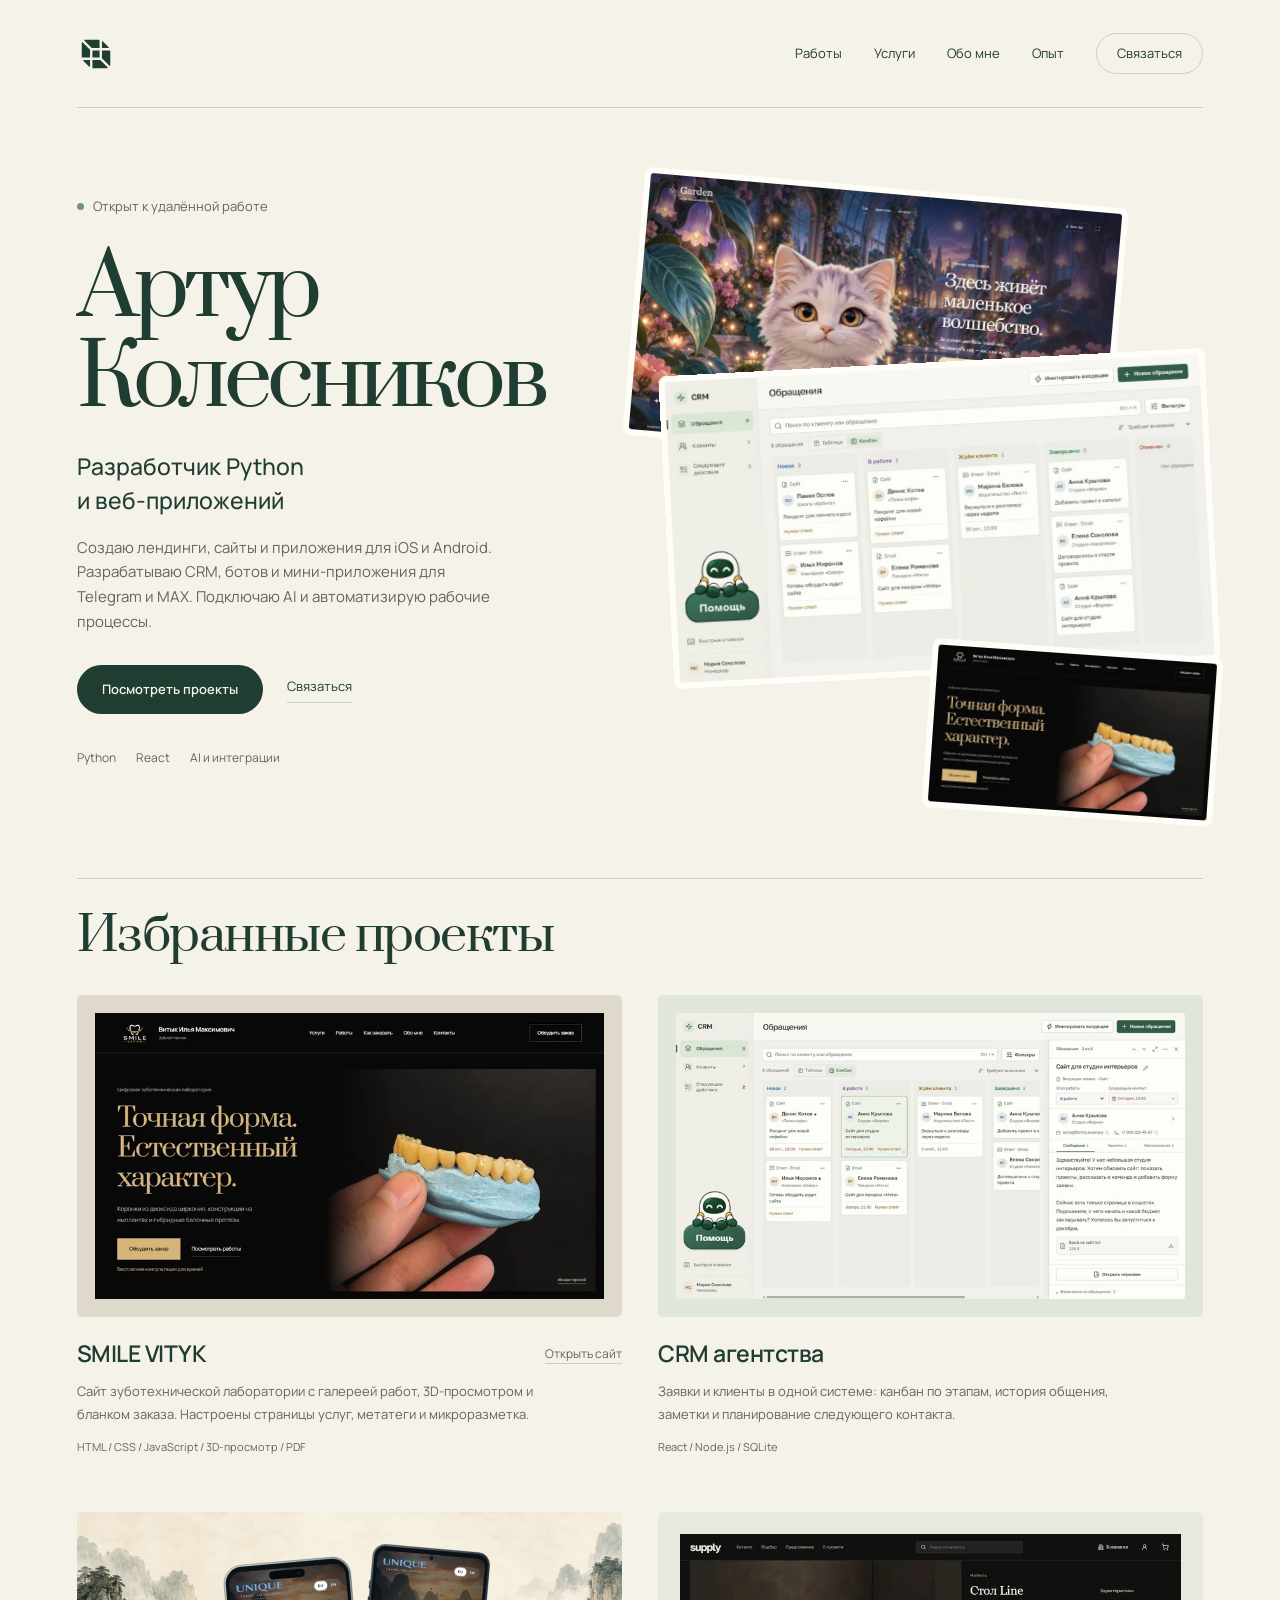
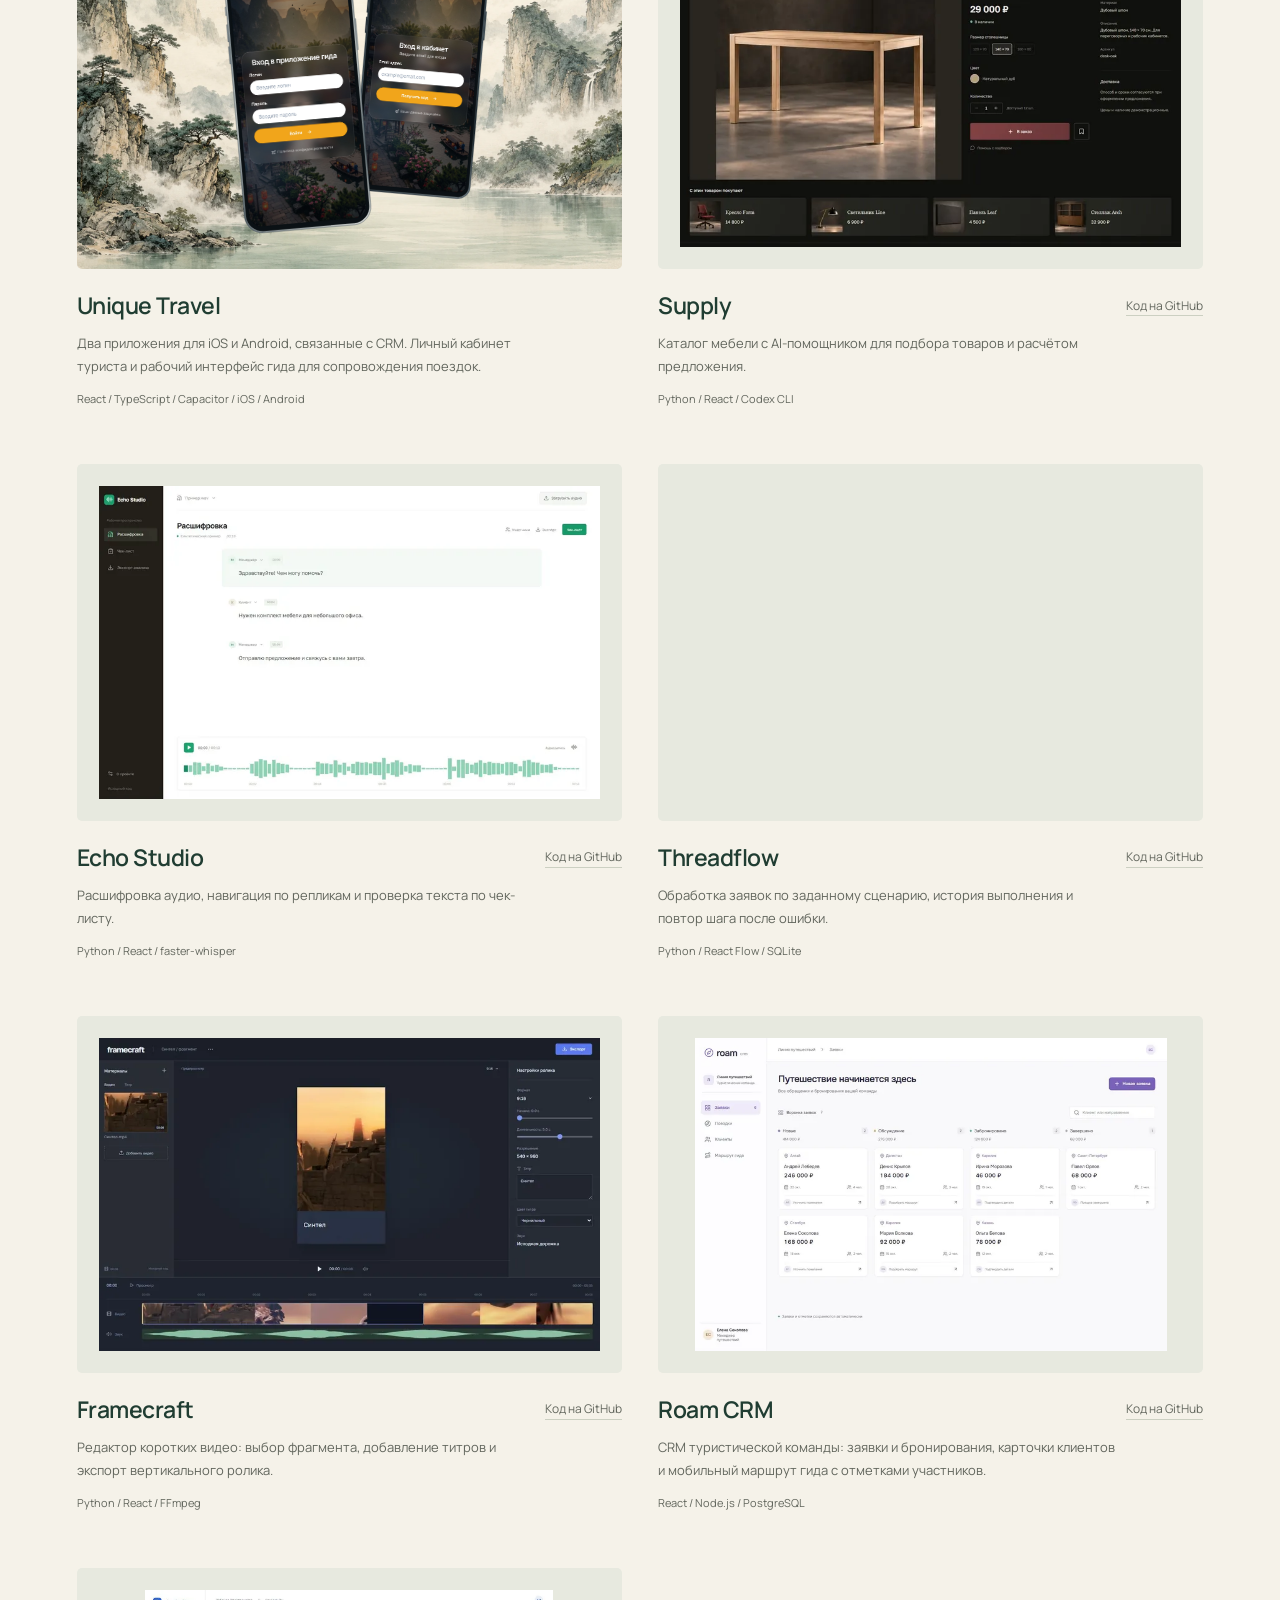
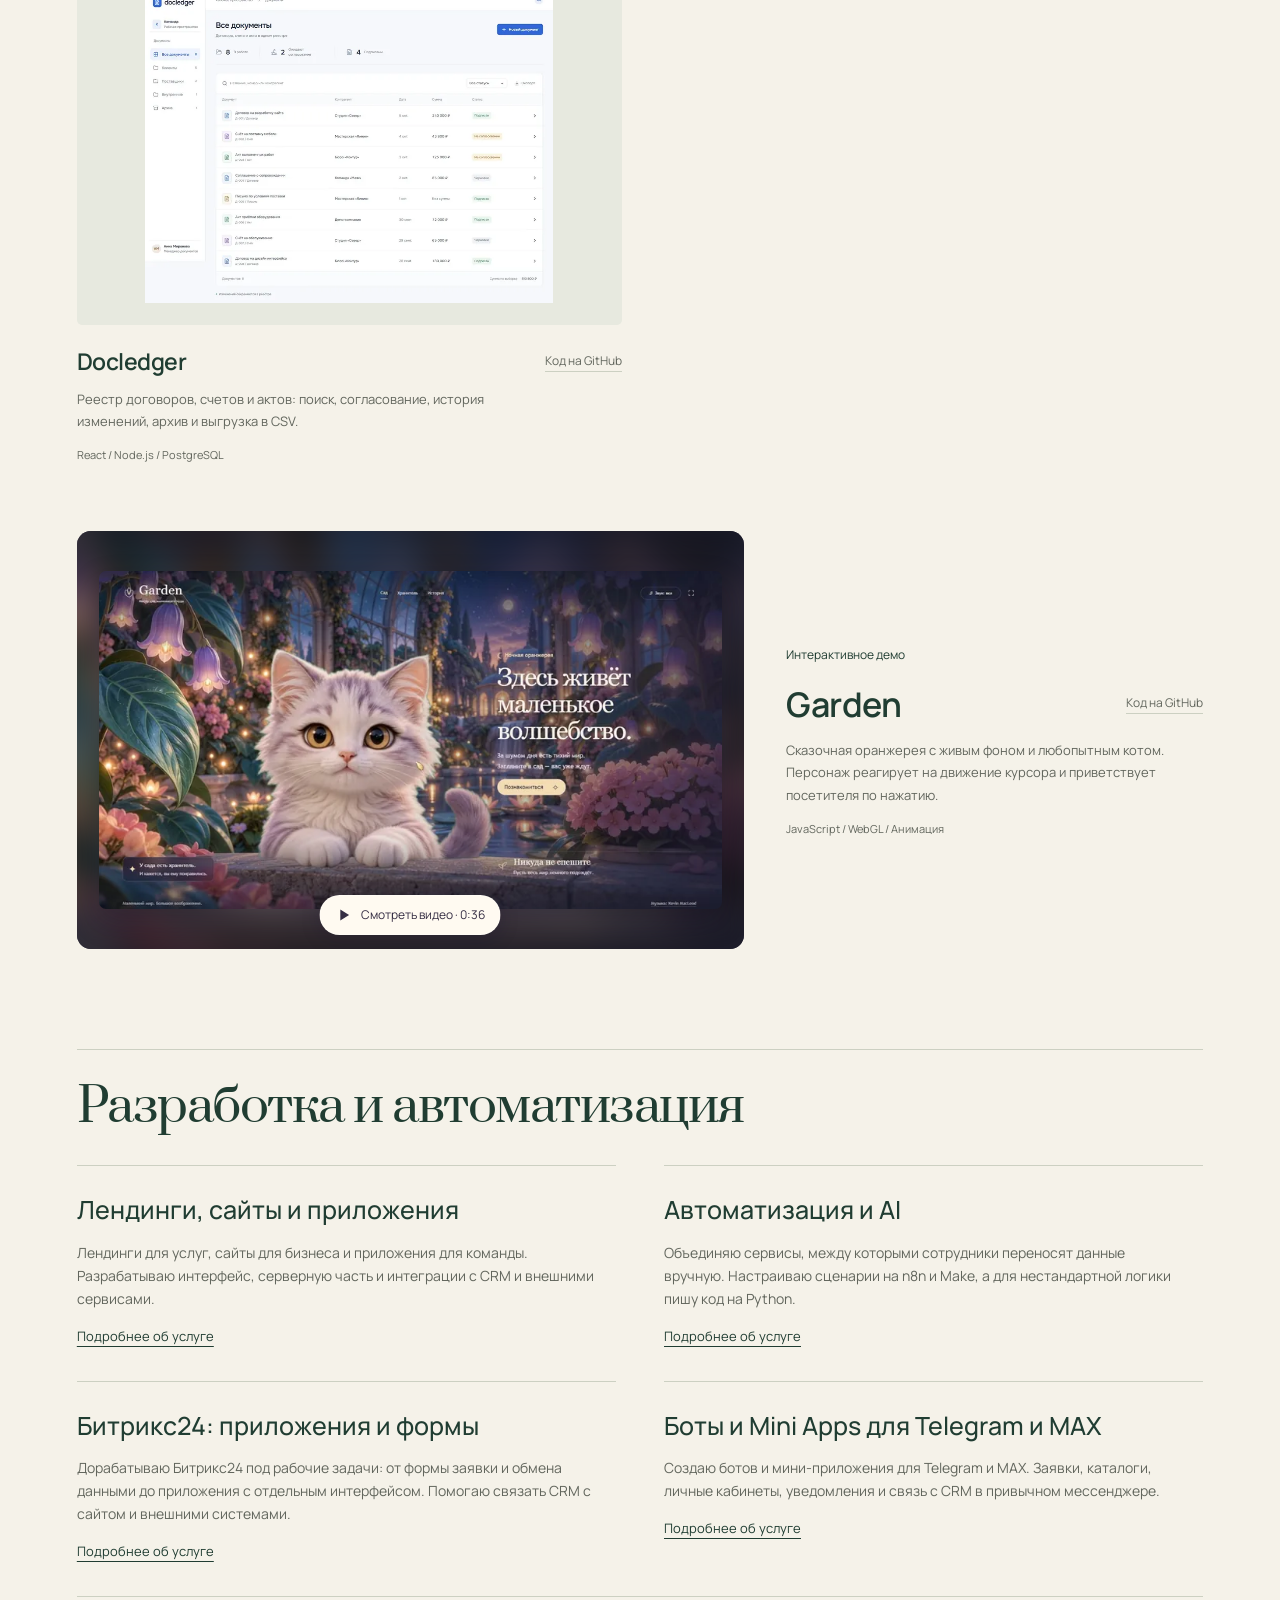
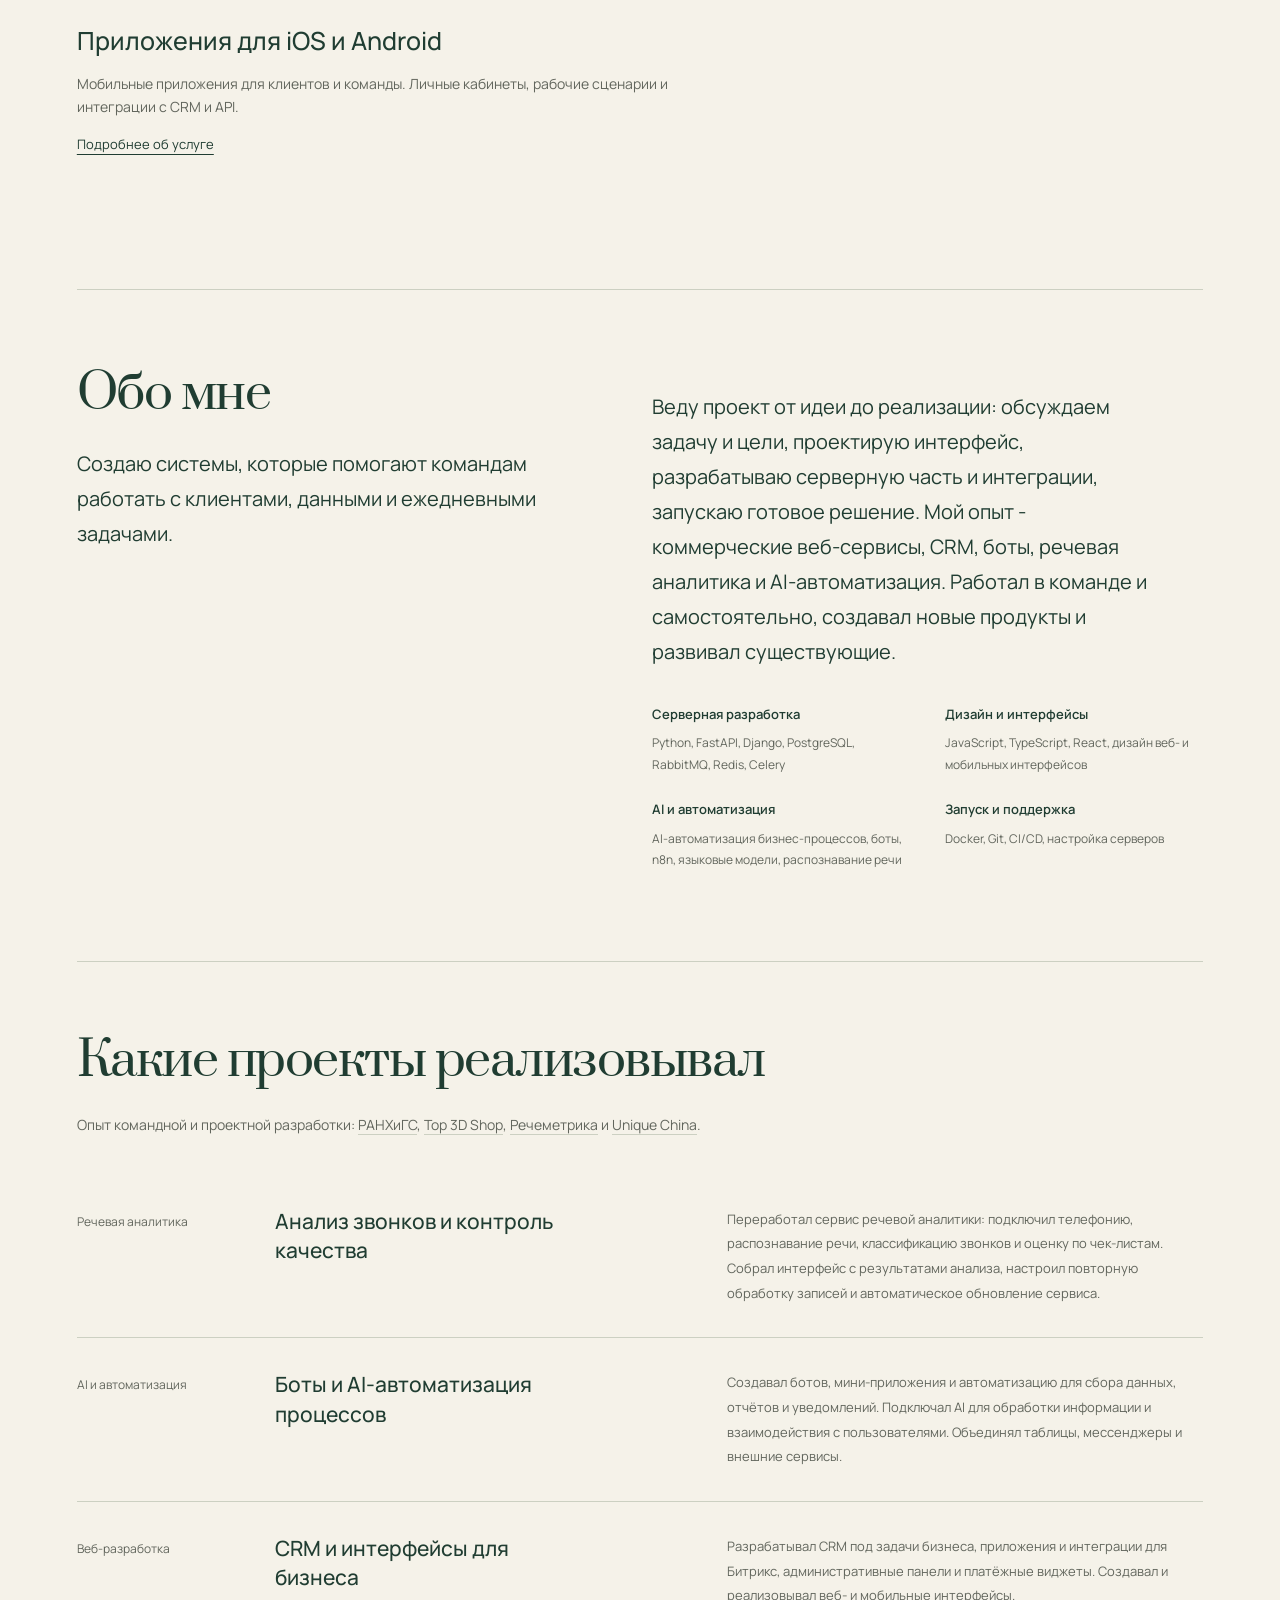
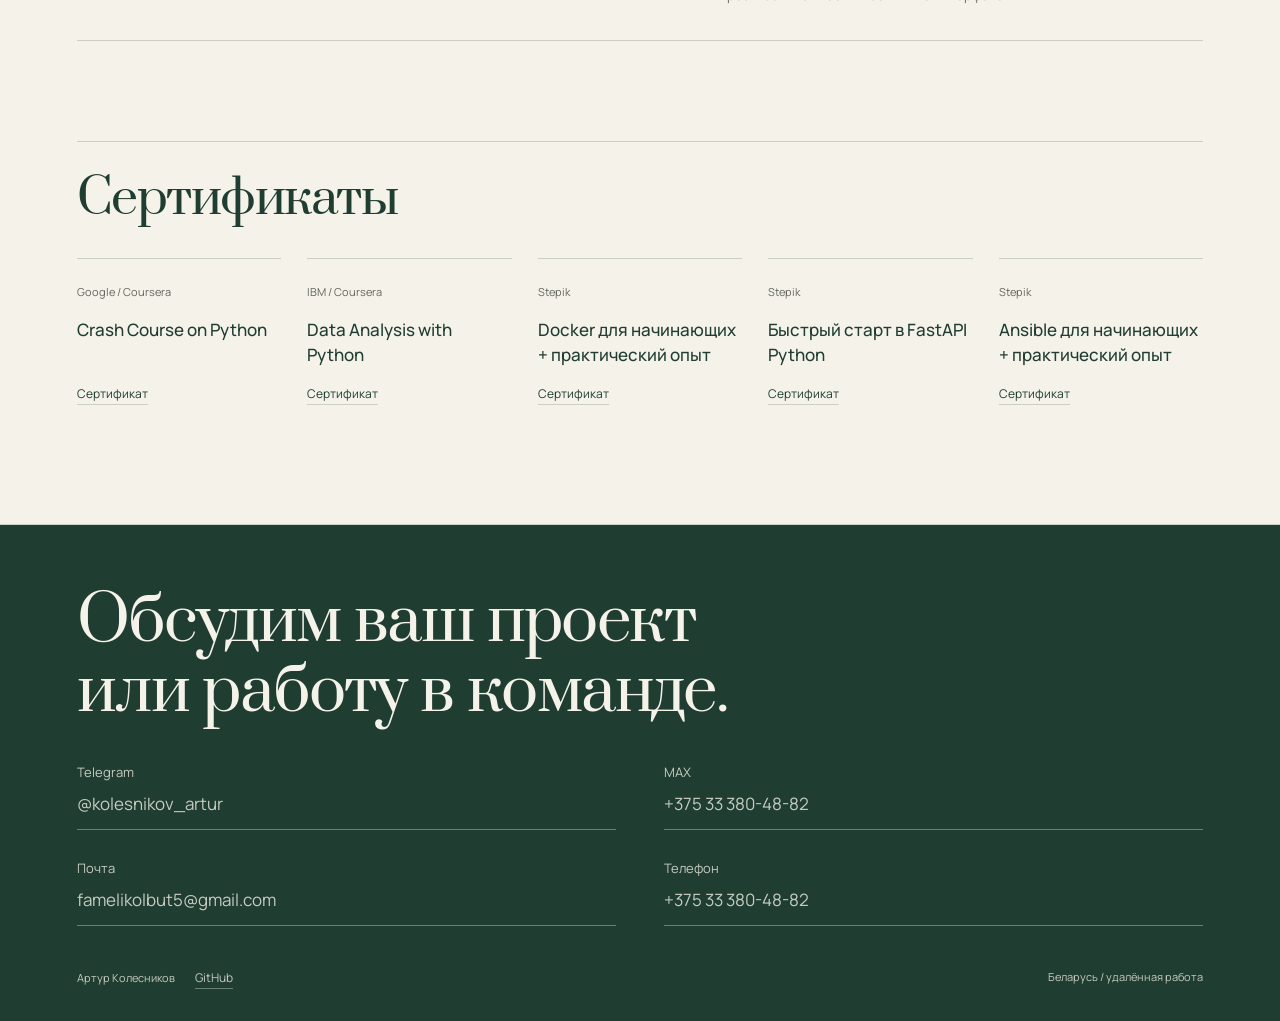
==== commit 1d22f537: "Shorten dental project order form description" ====
--- a/index.html
+++ b/index.html
@@ -1,8 +1,8 @@
 <!doctype html><html lang="ru"><head><meta charset="utf-8"><meta name="viewport" content="width=device-width,initial-scale=1"><meta name="description" content="Лендинги, сайты, приложения для iOS и Android, CRM, боты и Mini Apps для Telegram и MAX. AI-интеграции и автоматизация бизнес-процессов."><title>Артур Колесников | Сайты, приложения, AI и автоматизация</title><link rel="preload" href="assets/font-0.woff2?v=0d569e9df2a9" as="font" type="font/woff2" crossorigin><link rel="preload" href="assets/font-10.woff2?v=0d48bd5856c9" as="font" type="font/woff2" crossorigin><link rel="preload" href="assets/font-1.woff2?v=2b5387e6212d" as="font" type="font/woff2" crossorigin><link rel="preload" href="assets/font-2.woff2?v=1e7b8f41f8db" as="font" type="font/woff2" crossorigin><link rel="stylesheet" href="/style.css?v=75d118772e36"><link rel="canonical" href="https://arturkolesnikov.online/"><meta property="og:type" content="website"><meta property="og:locale" content="ru_RU"><meta property="og:title" content="Артур Колесников | Сайты, приложения, AI и автоматизация"><meta property="og:description" content="Лендинги, сайты, приложения для iOS и Android, CRM, боты и Mini Apps для Telegram и MAX. AI-интеграции и автоматизация бизнес-процессов."><meta property="og:url" content="https://arturkolesnikov.online/"><meta property="og:image" content="https://arturkolesnikov.online/assets/agency-crm-1200.webp?v=4243671e2fd0"><meta property="og:image:width" content="1200"><meta property="og:image:height" content="720"><meta name="twitter:card" content="summary_large_image"><meta name="twitter:image" content="https://arturkolesnikov.online/assets/agency-crm-1200.webp?v=4243671e2fd0"><script type="application/ld+json">{"@context": "https://schema.org", "@graph": [{"@type": "Person", "@id": "https://arturkolesnikov.online/#person", "name": "Артур Колесников", "url": "https://arturkolesnikov.online/", "jobTitle": "Разработчик Python и веб-приложений", "email": "famelikolbut5@gmail.com", "telephone": "+375333804882", "sameAs": ["https://t.me/kolesnikov_artur", "https://github.com/famelikolbut5"]}, {"@type": "WebPage", "@id": "https://arturkolesnikov.online/#page", "url": "https://arturkolesnikov.online/", "name": "Артур Колесников | Сайты, приложения, AI и автоматизация", "description": "Лендинги, сайты, приложения для iOS и Android, CRM, боты и Mini Apps для Telegram и MAX. AI-интеграции и автоматизация бизнес-процессов.", "inLanguage": "ru", "author": {"@id": "https://arturkolesnikov.online/#person"}}]}</script><link rel="icon" type="image/svg+xml" href="/favicon.svg?v=589c7e2dc42a"><link rel="icon" sizes="16x16 32x32 48x48" href="/favicon.ico?v=c2b1cb429086"><noscript><style>.project-grid img[data-src]{display:none!important}.mobile-app-cover[data-lazy-background]{background-image:url(assets/unique-travel-background.webp)!important}</style></noscript></head><body class="atelier"><div class="wrap"><nav><a class="brand lettermark" href="#" aria-label="Наверх"><img src="/assets/logo-code.svg?v=ad45746a8798" alt="" width="38" height="38"></a><div class="navigation"><a href="#work">Работы</a><a href="#services">Услуги</a><a href="#about">Обо мне</a><a href="#experience">Опыт</a><a class="nav-contact" href="#contact">Связаться</a></div></nav><main><section class="hero"><div class="hero-copy"><p class="available">Открыт к удалённой работе</p><h1>Артур<br>Колесников</h1><p class="role">Разработчик Python<br>и веб-приложений</p><p class="intro">Создаю лендинги, сайты и приложения для iOS и Android. Разрабатываю CRM, ботов и мини-приложения для Telegram и MAX. Подключаю AI и автоматизирую рабочие процессы.</p><div class="actions"><a class="primary" href="#work">Посмотреть проекты</a><a class="secondary" href="#contact">Связаться</a></div><div class="tools"><span>Python</span><span>React</span><span>AI и интеграции</span></div></div><div class="hero-stage" aria-label="Три проекта Артура Колесникова"><button class="side-shot hero-project" data-work="garden" aria-label="Посмотреть Garden с котом"><img srcset="assets/garden-480.webp 480w, assets/garden-800.webp 800w, assets/garden-1200.webp 1200w" sizes="(max-width:600px) 90vw, (max-width:900px) 80vw, 48vw" fetchpriority="high" src="assets/garden-800.webp" alt="Garden, интерактивная оранжерея с котом" width="1910" height="1038" decoding="async"></button><button class="main-shot hero-project" data-work="agency-crm" aria-label="Посмотреть CRM с анимированным помощником"><span class="crm-screen"><img srcset="assets/agency-crm-motion-480.webp 480w, assets/agency-crm-motion-800.webp 800w, assets/agency-crm-motion-1200.webp 1200w" sizes="(max-width:600px) 90vw, (max-width:900px) 80vw, 48vw" fetchpriority="high" src="assets/agency-crm-motion-800.webp" alt="CRM агентства с канбаном и анимированным помощником Бипом" width="1280" height="720" decoding="async"><span class="bip-frame"><img class="bip-preview" src="assets/bip-still.webp?v=73e628c5a980" data-animation="assets/bip-preview.webp?v=f96472ee8164" alt="" width="1280" height="720" fetchpriority="low" decoding="async"></span></span></button><button class="small-shot hero-project" data-work="smile-vityk" aria-label="Посмотреть сайт SMILE VITYK"><img srcset="assets/smile-vityk-480.webp 480w, assets/smile-vityk-800.webp 800w, assets/smile-vityk-1200.webp 1200w" sizes="(max-width:600px) 90vw, (max-width:900px) 80vw, 48vw" src="assets/smile-vityk-800.webp" alt="Сайт зубного техника Ильи Витыка" width="1280" height="720" decoding="async"></button></div></section><section class="works" id="work"><div class="work-heading"><h2>Избранные проекты</h2></div><div class="project-grid"><article class="project project-smile-vityk">
 <button class="work-image dental-cover" data-work="smile-vityk" aria-label="Посмотреть проект SMILE VITYK"><img data-srcset="assets/smile-vityk-480.webp 480w, assets/smile-vityk-800.webp 800w, assets/smile-vityk-1200.webp 1200w" sizes="(max-width:600px) 90vw, (max-width:900px) 80vw, 48vw" src="data:image/svg+xml,%3Csvg xmlns=%22http://www.w3.org/2000/svg%22 width=%221280%22 height=%22720%22/%3E" data-src="assets/smile-vityk-800.webp" alt="Сайт зуботехнической лаборатории SMILE VITYK" width="1280" height="720" decoding="async" loading="lazy"><noscript><img srcset="assets/smile-vityk-480.webp 480w, assets/smile-vityk-800.webp 800w, assets/smile-vityk-1200.webp 1200w" sizes="(max-width:600px) 90vw, (max-width:900px) 80vw, 48vw" src="assets/smile-vityk-800.webp" alt="Сайт зуботехнической лаборатории SMILE VITYK" width="1280" height="720" decoding="async" loading="lazy"></noscript></button>
-<div class="project-copy"><div class="project-heading"><h3>SMILE VITYK</h3><a href="https://smilevityk.by/" target="_blank" rel="noopener noreferrer">Открыть сайт</a></div><p>Сайт зуботехнической лаборатории с галереей работ, 3D-просмотром и бланком заказа в PDF. Настроены страницы услуг, метатеги и микроразметка.</p><p class="stack">HTML / CSS / JavaScript / 3D-просмотр / PDF</p></div>
+<div class="project-copy"><div class="project-heading"><h3>SMILE VITYK</h3><a href="https://smilevityk.by/" target="_blank" rel="noopener noreferrer">Открыть сайт</a></div><p>Сайт зуботехнической лаборатории с галереей работ, 3D-просмотром и бланком заказа. Настроены страницы услуг, метатеги и микроразметка.</p><p class="stack">HTML / CSS / JavaScript / 3D-просмотр / PDF</p></div>
 </article>
 <article class="project project-agency-crm">
 <button class="work-image crm-cover" data-work="agency-crm" data-static="true" aria-label="Посмотреть CRM агентства"><span class="crm-screen"><img data-srcset="assets/agency-crm-480.webp?v=40ccf4312598 480w, assets/agency-crm-800.webp?v=f8a2fe6cc7e8 800w, assets/agency-crm-1200.webp?v=4243671e2fd0 1200w" sizes="(max-width:600px) 90vw, (max-width:900px) 80vw, 48vw" src="data:image/svg+xml,%3Csvg xmlns=%22http://www.w3.org/2000/svg%22 width=%221280%22 height=%22720%22/%3E" data-src="assets/agency-crm-800.webp?v=f8a2fe6cc7e8" alt="CRM агентства с канбаном и анимированным помощником Бипом" width="1280" height="720" decoding="async" loading="lazy"><noscript><img srcset="assets/agency-crm-480.webp?v=40ccf4312598 480w, assets/agency-crm-800.webp?v=f8a2fe6cc7e8 800w, assets/agency-crm-1200.webp?v=4243671e2fd0 1200w" sizes="(max-width:600px) 90vw, (max-width:900px) 80vw, 48vw" src="assets/agency-crm-800.webp?v=f8a2fe6cc7e8" alt="CRM агентства с канбаном и анимированным помощником Бипом" width="1280" height="720" decoding="async" loading="lazy"></noscript></span></button>
 <div class="project-copy"><div class="project-heading"><h3>CRM агентства</h3></div><p>Заявки и клиенты в одной системе: канбан по этапам, история общения, заметки и планирование следующего контакта.</p><p class="stack">React / Node.js / SQLite</p></div>
-</article><article class="project project-mobile-apps"><button class="work-image mobile-app-cover" data-lazy-background data-work="unique-travel" aria-label="Посмотреть приложения для туристов и гидов"><span class="app-devices"><span class="app-phone app-phone-guide app-phone-iphone" aria-label="iPhone"><img class="device-mockup" src="data:image/svg+xml,%3Csvg xmlns=%22http://www.w3.org/2000/svg%22 width=%22520%22 height=%22944%22/%3E" data-src="assets/unique-travel-iphone.svg?v=606f46e876f7" alt="Оригинальный экран приложения гида на iPhone" width="520" height="944" fetchpriority="low" loading="lazy" decoding="async"><noscript><img class="device-mockup" src="assets/unique-travel-iphone.svg?v=606f46e876f7" alt="Оригинальный экран приложения гида на iPhone" width="520" height="944" fetchpriority="low" loading="lazy" decoding="async"></noscript><img class="bird-preview" src="data:image/svg+xml,%3Csvg xmlns=%22http://www.w3.org/2000/svg%22 width=%22430%22 height=%22320%22/%3E" data-src="assets/travel-birds-still.webp" data-still="assets/travel-birds-still.webp" data-animation="assets/travel-birds.webp" alt="" width="430" height="320" loading="lazy" decoding="async"><noscript><img class="bird-preview" src="assets/travel-birds-still.webp" data-still="assets/travel-birds-still.webp" data-animation="assets/travel-birds.webp" alt="" width="430" height="320" loading="lazy" decoding="async"></noscript></span><span class="app-phone app-phone-tourist app-phone-android" aria-label="Android"><img class="device-mockup" src="data:image/svg+xml,%3Csvg xmlns=%22http://www.w3.org/2000/svg%22 width=%22520%22 height=%22944%22/%3E" data-src="assets/unique-travel-android.svg?v=cbf7f6e3d1ae" alt="Оригинальный экран кабинета туриста на Android" width="520" height="944" fetchpriority="low" loading="lazy" decoding="async"><noscript><img class="device-mockup" src="assets/unique-travel-android.svg?v=cbf7f6e3d1ae" alt="Оригинальный экран кабинета туриста на Android" width="520" height="944" fetchpriority="low" loading="lazy" decoding="async"></noscript><img class="bird-preview" src="data:image/svg+xml,%3Csvg xmlns=%22http://www.w3.org/2000/svg%22 width=%22430%22 height=%22320%22/%3E" data-src="assets/travel-birds-still.webp" data-still="assets/travel-birds-still.webp" data-animation="assets/travel-birds.webp" alt="" width="430" height="320" loading="lazy" decoding="async"><noscript><img class="bird-preview" src="assets/travel-birds-still.webp" data-still="assets/travel-birds-still.webp" data-animation="assets/travel-birds.webp" alt="" width="430" height="320" loading="lazy" decoding="async"></noscript></span></span></button><div class="project-copy"><div class="project-heading"><h3>Unique Travel</h3></div><p>Два приложения для iOS и Android, связанные с CRM. Личный кабинет туриста и рабочий интерфейс гида для сопровождения поездок.</p><p class="stack">React / TypeScript / Capacitor / iOS / Android</p></div></article><article class="project"><button class="work-image" data-work="supply" aria-label="Посмотреть Supply"><img data-srcset="assets/supply-480.webp?v=framed20261029 480w, assets/supply-800.webp?v=framed20261029 800w, assets/supply-1200.webp?v=framed20261029 1200w" sizes="(max-width: 600px) 90vw, (max-width: 900px) 70vw, 50vw" loading="lazy" src="data:image/svg+xml,%3Csvg xmlns=%22http://www.w3.org/2000/svg%22 width=%221652%22 height=%221033%22/%3E" data-src="assets/supply-800.webp?v=framed20261029" alt="Supply - интерфейс проекта" width="1454" height="909" decoding="async"><noscript><img srcset="assets/supply-480.webp?v=framed20261029 480w, assets/supply-800.webp?v=framed20261029 800w, assets/supply-1200.webp?v=framed20261029 1200w" sizes="(max-width: 600px) 90vw, (max-width: 900px) 70vw, 50vw" loading="lazy" src="assets/supply-800.webp?v=framed20261029" alt="Supply - интерфейс проекта" width="1454" height="909" decoding="async"></noscript></button><div class="project-copy"><div class="project-heading"><h3>Supply</h3><a href="https://github.com/famelikolbut5/supply" target="_blank" rel="noreferrer">Код на GitHub</a></div><p>Каталог мебели с AI-помощником для подбора товаров и расчётом предложения.</p><p class="stack">Python / React / Codex CLI</p></div></article><article class="project"><button class="work-image" data-work="echo-studio" aria-label="Посмотреть Echo Studio"><img data-srcset="assets/echo-studio-480.webp?v=framed20261029 480w, assets/echo-studio-800.webp?v=framed20261029 800w, assets/echo-studio-1200.webp?v=framed20261029 1200w" sizes="(max-width: 600px) 90vw, (max-width: 900px) 70vw, 50vw" loading="lazy" src="data:image/svg+xml,%3Csvg xmlns=%22http://www.w3.org/2000/svg%22 width=%221652%22 height=%221033%22/%3E" data-src="assets/echo-studio-800.webp?v=framed20261029" alt="Echo Studio - интерфейс проекта" width="1454" height="909" decoding="async"><noscript><img srcset="assets/echo-studio-480.webp?v=framed20261029 480w, assets/echo-studio-800.webp?v=framed20261029 800w, assets/echo-studio-1200.webp?v=framed20261029 1200w" sizes="(max-width: 600px) 90vw, (max-width: 900px) 70vw, 50vw" loading="lazy" src="assets/echo-studio-800.webp?v=framed20261029" alt="Echo Studio - интерфейс проекта" width="1454" height="909" decoding="async"></noscript></button><div class="project-copy"><div class="project-heading"><h3>Echo Studio</h3><a href="https://github.com/famelikolbut5/echo-studio" target="_blank" rel="noreferrer">Код на GitHub</a></div><p>Расшифровка аудио, навигация по репликам и проверка текста по чек-листу.</p><p class="stack">Python / React / faster-whisper</p></div></article><article class="project"><button class="work-image" data-work="threadflow" aria-label="Посмотреть Threadflow"><img data-srcset="assets/threadflow-480.webp?v=framed20261029 480w, assets/threadflow-800.webp?v=framed20261029 800w, assets/threadflow-1200.webp?v=framed20261029 1200w" sizes="(max-width: 600px) 90vw, (max-width: 900px) 70vw, 50vw" loading="lazy" src="data:image/svg+xml,%3Csvg xmlns=%22http://www.w3.org/2000/svg%22 width=%221652%22 height=%221033%22/%3E" data-src="assets/threadflow-800.webp?v=framed20261029" alt="Threadflow - интерфейс проекта" width="1454" height="909" decoding="async"><noscript><img srcset="assets/threadflow-480.webp?v=framed20261029 480w, assets/threadflow-800.webp?v=framed20261029 800w, assets/threadflow-1200.webp?v=framed20261029 1200w" sizes="(max-width: 600px) 90vw, (max-width: 900px) 70vw, 50vw" loading="lazy" src="assets/threadflow-800.webp?v=framed20261029" alt="Threadflow - интерфейс проекта" width="1454" height="909" decoding="async"></noscript></button><div class="project-copy"><div class="project-heading"><h3>Threadflow</h3><a href="https://github.com/famelikolbut5/threadflow" target="_blank" rel="noreferrer">Код на GitHub</a></div><p>Обработка заявок по заданному сценарию, история выполнения и повтор шага после ошибки.</p><p class="stack">Python / React Flow / SQLite</p></div></article><article class="project"><button class="work-image" data-work="framecraft" aria-label="Посмотреть Framecraft"><img data-srcset="assets/framecraft-480.webp?v=framed20261029b 480w, assets/framecraft-800.webp?v=framed20261029b 800w, assets/framecraft-1200.webp?v=framed20261029b 1200w" sizes="(max-width: 600px) 90vw, (max-width: 900px) 70vw, 50vw" loading="lazy" src="data:image/svg+xml,%3Csvg xmlns=%22http://www.w3.org/2000/svg%22 width=%221652%22 height=%221033%22/%3E" data-src="assets/framecraft-800.webp?v=framed20261029b" alt="Framecraft - интерфейс проекта" width="1454" height="909" decoding="async"><noscript><img srcset="assets/framecraft-480.webp?v=framed20261029b 480w, assets/framecraft-800.webp?v=framed20261029b 800w, assets/framecraft-1200.webp?v=framed20261029b 1200w" sizes="(max-width: 600px) 90vw, (max-width: 900px) 70vw, 50vw" loading="lazy" src="assets/framecraft-800.webp?v=framed20261029b" alt="Framecraft - интерфейс проекта" width="1454" height="909" decoding="async"></noscript></button><div class="project-copy"><div class="project-heading"><h3>Framecraft</h3><a href="https://github.com/famelikolbut5/framecraft" target="_blank" rel="noreferrer">Код на GitHub</a></div><p>Редактор коротких видео: выбор фрагмента, добавление титров и экспорт вертикального ролика.</p><p class="stack">Python / React / FFmpeg</p></div></article><article class="project"><button class="work-image" data-work="roam-crm" aria-label="Посмотреть Roam CRM"><img data-srcset="assets/roam-crm-480.webp?v=framed20261029 480w, assets/roam-crm-800.webp?v=framed20261029 800w, assets/roam-crm-1200.webp?v=framed20261029 1200w" sizes="(max-width: 600px) 90vw, (max-width: 900px) 70vw, 50vw" loading="lazy" src="data:image/svg+xml,%3Csvg xmlns=%22http://www.w3.org/2000/svg%22 width=%221652%22 height=%221097%22/%3E" data-src="assets/roam-crm-800.webp?v=framed20261029" alt="Roam CRM - интерфейс проекта" width="1454" height="966" decoding="async"><noscript><img srcset="assets/roam-crm-480.webp?v=framed20261029 480w, assets/roam-crm-800.webp?v=framed20261029 800w, assets/roam-crm-1200.webp?v=framed20261029 1200w" sizes="(max-width: 600px) 90vw, (max-width: 900px) 70vw, 50vw" loading="lazy" src="assets/roam-crm-800.webp?v=framed20261029" alt="Roam CRM - интерфейс проекта" width="1454" height="966" decoding="async"></noscript></button><div class="project-copy"><div class="project-heading"><h3>Roam CRM</h3><a href="https://github.com/famelikolbut5/roam-crm" target="_blank" rel="noreferrer">Код на GitHub</a></div><p>CRM туристической команды: заявки и бронирования, карточки клиентов и мобильный маршрут гида с отметками участников.</p><p class="stack">React / Node.js / PostgreSQL</p></div></article><article class="project"><button class="work-image" data-work="docledger" aria-label="Посмотреть Docledger"><img data-srcset="assets/docledger-480.webp?v=framed20261029 480w, assets/docledger-800.webp?v=framed20261029 800w, assets/docledger-1200.webp?v=framed20261029 1200w" sizes="(max-width: 600px) 90vw, (max-width: 900px) 70vw, 50vw" loading="lazy" src="data:image/svg+xml,%3Csvg xmlns=%22http://www.w3.org/2000/svg%22 width=%221652%22 height=%221267%22/%3E" data-src="assets/docledger-800.webp?v=framed20261029" alt="Docledger - интерфейс проекта" width="1454" height="1116" decoding="async"><noscript><img srcset="assets/docledger-480.webp?v=framed20261029 480w, assets/docledger-800.webp?v=framed20261029 800w, assets/docledger-1200.webp?v=framed20261029 1200w" sizes="(max-width: 600px) 90vw, (max-width: 900px) 70vw, 50vw" loading="lazy" src="assets/docledger-800.webp?v=framed20261029" alt="Docledger - интерфейс проекта" width="1454" height="1116" decoding="async"></noscript></button><div class="project-copy"><div class="project-heading"><h3>Docledger</h3><a href="https://github.com/famelikolbut5/docledger" target="_blank" rel="noreferrer">Код на GitHub</a></div><p>Реестр договоров, счетов и актов: поиск, согласование, история изменений, архив и выгрузка в CSV.</p><p class="stack">React / Node.js / PostgreSQL</p></div></article><article class="project project-garden"><button class="work-image garden-cover" data-work="garden" aria-label="Смотреть видео Garden со звуком"><span class="garden-cover-backdrop" aria-hidden="true"></span><img data-srcset="assets/garden-480.webp 480w, assets/garden-800.webp 800w, assets/garden-1200.webp 1200w" sizes="(max-width: 600px) 90vw, (max-width: 900px) 70vw, 50vw" loading="lazy" src="data:image/svg+xml,%3Csvg xmlns=%22http://www.w3.org/2000/svg%22 width=%221910%22 height=%221038%22/%3E" data-src="assets/garden-800.webp" alt="Garden — сказочная оранжерея с интерактивным котом" width="1910" height="1038" decoding="async"><noscript><img srcset="assets/garden-480.webp 480w, assets/garden-800.webp 800w, assets/garden-1200.webp 1200w" sizes="(max-width: 600px) 90vw, (max-width: 900px) 70vw, 50vw" loading="lazy" src="assets/garden-800.webp" alt="Garden — сказочная оранжерея с интерактивным котом" width="1910" height="1038" decoding="async"></noscript><span class="garden-play"><svg viewBox="0 0 20 20" width="16" height="16" aria-hidden="true"><path d="M6 3v14l11-7Z" fill="currentColor"/></svg>Смотреть видео · 0:36</span></button><div class="project-copy"><span class="garden-category">Интерактивное демо</span><div class="project-heading"><h3>Garden</h3><a href="https://github.com/famelikolbut5/garden" target="_blank" rel="noreferrer">Код на GitHub</a></div><p>Сказочная оранжерея с живым фоном и любопытным котом. Персонаж реагирует на движение курсора и приветствует посетителя по нажатию.</p><p class="stack">JavaScript / WebGL / Анимация</p></div></article></div></section><section class="services" id="services"><div class="work-heading"><h2>Разработка и автоматизация</h2></div><div class="service-list"><a class="service-link" href="/services/web-development/"><h3>Лендинги, сайты и приложения</h3><p>Лендинги для услуг, сайты для бизнеса и приложения для команды. Разрабатываю интерфейс, серверную часть и интеграции с CRM и внешними сервисами.</p><span>Подробнее об услуге</span></a><a class="service-link" href="/services/automation/"><h3>Автоматизация и AI</h3><p>Объединяю сервисы, между которыми сотрудники переносят данные вручную. Настраиваю сценарии на n8n и Make, а для нестандартной логики пишу код на Python.</p><span>Подробнее об услуге</span></a><a class="service-link" href="/services/bitrix24/"><h3>Битрикс24: приложения и формы</h3><p>Дорабатываю Битрикс24 под рабочие задачи: от формы заявки и обмена данными до приложения с отдельным интерфейсом. Помогаю связать CRM с сайтом и внешними системами.</p><span>Подробнее об услуге</span></a><a class="service-link" href="/services/telegram-bots/"><h3>Боты и Mini Apps для Telegram и MAX</h3><p>Создаю ботов и мини-приложения для Telegram и MAX. Заявки, каталоги, личные кабинеты, уведомления и связь с CRM в привычном мессенджере.</p><span>Подробнее об услуге</span></a><a class="service-link mobile-service" href="/services/mobile-apps/"><h3>Приложения для iOS и Android</h3><p>Мобильные приложения для клиентов и команды. Личные кабинеты, рабочие сценарии и интеграции с CRM и API.</p><span>Подробнее об услуге</span></a></div></section><section class="about" id="about"><div><h2 class="section-heading">Обо мне</h2><p class="about-copy">Создаю системы, которые помогают командам работать с клиентами, данными и ежедневными задачами.</p></div><div><p class="about-copy">Веду проект от идеи до реализации: обсуждаем задачу и цели, проектирую интерфейс, разрабатываю серверную часть и интеграции, запускаю готовое решение. Мой опыт - коммерческие веб-сервисы, CRM, боты, речевая аналитика и AI-автоматизация. Работал в команде и самостоятельно, создавал новые продукты и развивал существующие.</p><div class="skills"><div><h3>Серверная разработка</h3><p>Python, FastAPI, Django, PostgreSQL, RabbitMQ, Redis, Celery</p></div><div><h3>Дизайн и интерфейсы</h3><p>JavaScript, TypeScript, React, дизайн веб- и мобильных интерфейсов</p></div><div><h3>AI и автоматизация</h3><p>AI-автоматизация бизнес-процессов, боты, n8n, языковые модели, распознавание речи</p></div><div><h3>Запуск и поддержка</h3><p>Docker, Git, CI/CD, настройка серверов</p></div></div></div></section><section class="experience" id="experience"><h2 class="section-heading">Какие проекты реализовывал</h2><p class="experience-intro">Опыт командной и проектной разработки: <a href="https://www.ranepa.ru/" target="_blank" rel="noreferrer">РАНХиГС</a>, <a href="https://top3dshop.com/" target="_blank" rel="noreferrer">Top 3D Shop</a>, <a href="https://career.habr.com/companies/rechemetrika" target="_blank" rel="noreferrer">Речеметрика</a> и <a href="https://chinaunique.ru/" target="_blank" rel="noreferrer">Unique China</a>.</p><div class="experience-list"><article class="achievement"><span>Речевая аналитика</span><h3>Анализ звонков и контроль качества</h3><p>Переработал сервис речевой аналитики: подключил телефонию, распознавание речи, классификацию звонков и оценку по чек-листам. Собрал интерфейс с результатами анализа, настроил повторную обработку записей и автоматическое обновление сервиса.</p></article><article class="achievement"><span>AI и автоматизация</span><h3>Боты и AI-автоматизация процессов</h3><p>Создавал ботов, мини-приложения и автоматизацию для сбора данных, отчётов и уведомлений. Подключал AI для обработки информации и взаимодействия с пользователями. Объединял таблицы, мессенджеры и внешние сервисы.</p></article><article class="achievement"><span>Веб-разработка</span><h3>CRM и интерфейсы для бизнеса</h3><p>Разрабатывал CRM под задачи бизнеса, приложения и интеграции для Битрикс, административные панели и платёжные виджеты. Создавал и реализовывал веб- и мобильные интерфейсы.</p></article></div></section><section class="courses" id="courses"><div class="work-heading"><h2>Сертификаты</h2></div><div class="course-list"><button class="course" data-cert="google-python.webp" data-title="Crash Course on Python"><span>Google / Coursera</span><h3>Crash Course on Python</h3><span class="cert-open">Сертификат</span></button><button class="course" data-cert="ibm-data-analysis.webp" data-title="Data Analysis with Python"><span>IBM / Coursera</span><h3>Data Analysis with Python</h3><span class="cert-open">Сертификат</span></button><button class="course" data-cert="docker.webp" data-title="Docker для начинающих + практический опыт"><span>Stepik</span><h3>Docker для начинающих + практический опыт</h3><span class="cert-open">Сертификат</span></button><button class="course" data-cert="fastapi.webp" data-title="Быстрый старт в FastAPI Python"><span>Stepik</span><h3>Быстрый старт в FastAPI Python</h3><span class="cert-open">Сертификат</span></button><button class="course" data-cert="ansible.webp" data-title="Ansible для начинающих + практический опыт"><span>Stepik</span><h3>Ansible для начинающих + практический опыт</h3><span class="cert-open">Сертификат</span></button></div></section></main><section class="contact" id="contact"><h2>Обсудим ваш проект<br>или работу в команде.</h2><div class="contact-links contact-methods"><a href="https://t.me/kolesnikov_artur" target="_blank" rel="noopener noreferrer" data-contact="telegram"><span>Telegram</span>@kolesnikov_artur</a><div class="max-contact"><button type="button" class="copy-max" data-copy="+375333804882" aria-label="MAX: +375 33 380-48-82, скопировать номер"><span>MAX</span><span>+375 33 380-48-82</span></button><span class="copy-status" role="status" aria-live="polite"></span></div><div class="max-contact"><button type="button" class="copy-max" data-copy="famelikolbut5@gmail.com" data-contact="email" aria-label="Почта: famelikolbut5@gmail.com, скопировать адрес"><span>Почта</span><span>famelikolbut5@gmail.com</span></button><span class="copy-status" role="status" aria-live="polite"></span></div><div class="max-contact"><button type="button" class="copy-max" data-copy="+375333804882" data-contact="phone" aria-label="Телефон: +375 33 380-48-82, скопировать номер"><span>Телефон</span><span>+375 33 380-48-82</span></button><span class="copy-status" role="status" aria-live="polite"></span></div></div><footer><span>Артур Колесников <a class="footer-github" href="https://github.com/famelikolbut5" target="_blank" rel="noopener noreferrer">GitHub</a></span><span>Беларусь / удалённая работа</span></footer></section></div><div class="viewer" role="dialog" aria-modal="true" aria-label="Просмотр проекта" hidden><header><h2>Проект</h2><button class="close" aria-label="Закрыть"><svg viewBox="0 0 24 24" width="18" height="18" fill="none" stroke="currentColor" stroke-width="1.8" stroke-linecap="round" aria-hidden="true" focusable="false"><path d="m6 6 12 12M18 6 6 18"/></svg></button></header><div class="viewer-media"><img alt="Интерфейс проекта"><video class="project-video" controls playsinline preload="none" tabindex="0" aria-label="Garden — запись интерактивного демо" hidden></video></div><div class="viewer-info"><p></p><a class="primary" href="https://github.com/famelikolbut5" target="_blank" rel="noreferrer">Посмотреть код</a></div></div><div class="cert-viewer" role="dialog" aria-modal="true" aria-label="Сертификат курса" hidden><header><h2>Сертификат</h2><button class="close" aria-label="Закрыть сертификат">×</button></header><img alt="Сертификат"></div><script src="/script.js?v=08258cad413c"></script><script src="/contacts.js?v=cead63d8a680" defer></script><script src="/analytics.js?v=512af6c3dc17" defer></script></body></html>
+</article><article class="project project-mobile-apps"><button class="work-image mobile-app-cover" data-lazy-background data-work="unique-travel" aria-label="Посмотреть приложения для туристов и гидов"><span class="app-devices"><span class="app-phone app-phone-guide app-phone-iphone" aria-label="iPhone"><img class="device-mockup" src="data:image/svg+xml,%3Csvg xmlns=%22http://www.w3.org/2000/svg%22 width=%22520%22 height=%22944%22/%3E" data-src="assets/unique-travel-iphone.svg?v=606f46e876f7" alt="Оригинальный экран приложения гида на iPhone" width="520" height="944" fetchpriority="low" loading="lazy" decoding="async"><noscript><img class="device-mockup" src="assets/unique-travel-iphone.svg?v=606f46e876f7" alt="Оригинальный экран приложения гида на iPhone" width="520" height="944" fetchpriority="low" loading="lazy" decoding="async"></noscript><img class="bird-preview" src="data:image/svg+xml,%3Csvg xmlns=%22http://www.w3.org/2000/svg%22 width=%22430%22 height=%22320%22/%3E" data-src="assets/travel-birds-still.webp" data-still="assets/travel-birds-still.webp" data-animation="assets/travel-birds.webp" alt="" width="430" height="320" loading="lazy" decoding="async"><noscript><img class="bird-preview" src="assets/travel-birds-still.webp" data-still="assets/travel-birds-still.webp" data-animation="assets/travel-birds.webp" alt="" width="430" height="320" loading="lazy" decoding="async"></noscript></span><span class="app-phone app-phone-tourist app-phone-android" aria-label="Android"><img class="device-mockup" src="data:image/svg+xml,%3Csvg xmlns=%22http://www.w3.org/2000/svg%22 width=%22520%22 height=%22944%22/%3E" data-src="assets/unique-travel-android.svg?v=cbf7f6e3d1ae" alt="Оригинальный экран кабинета туриста на Android" width="520" height="944" fetchpriority="low" loading="lazy" decoding="async"><noscript><img class="device-mockup" src="assets/unique-travel-android.svg?v=cbf7f6e3d1ae" alt="Оригинальный экран кабинета туриста на Android" width="520" height="944" fetchpriority="low" loading="lazy" decoding="async"></noscript><img class="bird-preview" src="data:image/svg+xml,%3Csvg xmlns=%22http://www.w3.org/2000/svg%22 width=%22430%22 height=%22320%22/%3E" data-src="assets/travel-birds-still.webp" data-still="assets/travel-birds-still.webp" data-animation="assets/travel-birds.webp" alt="" width="430" height="320" loading="lazy" decoding="async"><noscript><img class="bird-preview" src="assets/travel-birds-still.webp" data-still="assets/travel-birds-still.webp" data-animation="assets/travel-birds.webp" alt="" width="430" height="320" loading="lazy" decoding="async"></noscript></span></span></button><div class="project-copy"><div class="project-heading"><h3>Unique Travel</h3></div><p>Два приложения для iOS и Android, связанные с CRM. Личный кабинет туриста и рабочий интерфейс гида для сопровождения поездок.</p><p class="stack">React / TypeScript / Capacitor / iOS / Android</p></div></article><article class="project"><button class="work-image" data-work="supply" aria-label="Посмотреть Supply"><img data-srcset="assets/supply-480.webp?v=framed20261029 480w, assets/supply-800.webp?v=framed20261029 800w, assets/supply-1200.webp?v=framed20261029 1200w" sizes="(max-width: 600px) 90vw, (max-width: 900px) 70vw, 50vw" loading="lazy" src="data:image/svg+xml,%3Csvg xmlns=%22http://www.w3.org/2000/svg%22 width=%221652%22 height=%221033%22/%3E" data-src="assets/supply-800.webp?v=framed20261029" alt="Supply - интерфейс проекта" width="1454" height="909" decoding="async"><noscript><img srcset="assets/supply-480.webp?v=framed20261029 480w, assets/supply-800.webp?v=framed20261029 800w, assets/supply-1200.webp?v=framed20261029 1200w" sizes="(max-width: 600px) 90vw, (max-width: 900px) 70vw, 50vw" loading="lazy" src="assets/supply-800.webp?v=framed20261029" alt="Supply - интерфейс проекта" width="1454" height="909" decoding="async"></noscript></button><div class="project-copy"><div class="project-heading"><h3>Supply</h3><a href="https://github.com/famelikolbut5/supply" target="_blank" rel="noreferrer">Код на GitHub</a></div><p>Каталог мебели с AI-помощником для подбора товаров и расчётом предложения.</p><p class="stack">Python / React / Codex CLI</p></div></article><article class="project"><button class="work-image" data-work="echo-studio" aria-label="Посмотреть Echo Studio"><img data-srcset="assets/echo-studio-480.webp?v=framed20261029 480w, assets/echo-studio-800.webp?v=framed20261029 800w, assets/echo-studio-1200.webp?v=framed20261029 1200w" sizes="(max-width: 600px) 90vw, (max-width: 900px) 70vw, 50vw" loading="lazy" src="data:image/svg+xml,%3Csvg xmlns=%22http://www.w3.org/2000/svg%22 width=%221652%22 height=%221033%22/%3E" data-src="assets/echo-studio-800.webp?v=framed20261029" alt="Echo Studio - интерфейс проекта" width="1454" height="909" decoding="async"><noscript><img srcset="assets/echo-studio-480.webp?v=framed20261029 480w, assets/echo-studio-800.webp?v=framed20261029 800w, assets/echo-studio-1200.webp?v=framed20261029 1200w" sizes="(max-width: 600px) 90vw, (max-width: 900px) 70vw, 50vw" loading="lazy" src="assets/echo-studio-800.webp?v=framed20261029" alt="Echo Studio - интерфейс проекта" width="1454" height="909" decoding="async"></noscript></button><div class="project-copy"><div class="project-heading"><h3>Echo Studio</h3><a href="https://github.com/famelikolbut5/echo-studio" target="_blank" rel="noreferrer">Код на GitHub</a></div><p>Расшифровка аудио, навигация по репликам и проверка текста по чек-листу.</p><p class="stack">Python / React / faster-whisper</p></div></article><article class="project"><button class="work-image" data-work="threadflow" aria-label="Посмотреть Threadflow"><img data-srcset="assets/threadflow-480.webp?v=framed20261029 480w, assets/threadflow-800.webp?v=framed20261029 800w, assets/threadflow-1200.webp?v=framed20261029 1200w" sizes="(max-width: 600px) 90vw, (max-width: 900px) 70vw, 50vw" loading="lazy" src="data:image/svg+xml,%3Csvg xmlns=%22http://www.w3.org/2000/svg%22 width=%221652%22 height=%221033%22/%3E" data-src="assets/threadflow-800.webp?v=framed20261029" alt="Threadflow - интерфейс проекта" width="1454" height="909" decoding="async"><noscript><img srcset="assets/threadflow-480.webp?v=framed20261029 480w, assets/threadflow-800.webp?v=framed20261029 800w, assets/threadflow-1200.webp?v=framed20261029 1200w" sizes="(max-width: 600px) 90vw, (max-width: 900px) 70vw, 50vw" loading="lazy" src="assets/threadflow-800.webp?v=framed20261029" alt="Threadflow - интерфейс проекта" width="1454" height="909" decoding="async"></noscript></button><div class="project-copy"><div class="project-heading"><h3>Threadflow</h3><a href="https://github.com/famelikolbut5/threadflow" target="_blank" rel="noreferrer">Код на GitHub</a></div><p>Обработка заявок по заданному сценарию, история выполнения и повтор шага после ошибки.</p><p class="stack">Python / React Flow / SQLite</p></div></article><article class="project"><button class="work-image" data-work="framecraft" aria-label="Посмотреть Framecraft"><img data-srcset="assets/framecraft-480.webp?v=framed20261029b 480w, assets/framecraft-800.webp?v=framed20261029b 800w, assets/framecraft-1200.webp?v=framed20261029b 1200w" sizes="(max-width: 600px) 90vw, (max-width: 900px) 70vw, 50vw" loading="lazy" src="data:image/svg+xml,%3Csvg xmlns=%22http://www.w3.org/2000/svg%22 width=%221652%22 height=%221033%22/%3E" data-src="assets/framecraft-800.webp?v=framed20261029b" alt="Framecraft - интерфейс проекта" width="1454" height="909" decoding="async"><noscript><img srcset="assets/framecraft-480.webp?v=framed20261029b 480w, assets/framecraft-800.webp?v=framed20261029b 800w, assets/framecraft-1200.webp?v=framed20261029b 1200w" sizes="(max-width: 600px) 90vw, (max-width: 900px) 70vw, 50vw" loading="lazy" src="assets/framecraft-800.webp?v=framed20261029b" alt="Framecraft - интерфейс проекта" width="1454" height="909" decoding="async"></noscript></button><div class="project-copy"><div class="project-heading"><h3>Framecraft</h3><a href="https://github.com/famelikolbut5/framecraft" target="_blank" rel="noreferrer">Код на GitHub</a></div><p>Редактор коротких видео: выбор фрагмента, добавление титров и экспорт вертикального ролика.</p><p class="stack">Python / React / FFmpeg</p></div></article><article class="project"><button class="work-image" data-work="roam-crm" aria-label="Посмотреть Roam CRM"><img data-srcset="assets/roam-crm-480.webp?v=framed20261029 480w, assets/roam-crm-800.webp?v=framed20261029 800w, assets/roam-crm-1200.webp?v=framed20261029 1200w" sizes="(max-width: 600px) 90vw, (max-width: 900px) 70vw, 50vw" loading="lazy" src="data:image/svg+xml,%3Csvg xmlns=%22http://www.w3.org/2000/svg%22 width=%221652%22 height=%221097%22/%3E" data-src="assets/roam-crm-800.webp?v=framed20261029" alt="Roam CRM - интерфейс проекта" width="1454" height="966" decoding="async"><noscript><img srcset="assets/roam-crm-480.webp?v=framed20261029 480w, assets/roam-crm-800.webp?v=framed20261029 800w, assets/roam-crm-1200.webp?v=framed20261029 1200w" sizes="(max-width: 600px) 90vw, (max-width: 900px) 70vw, 50vw" loading="lazy" src="assets/roam-crm-800.webp?v=framed20261029" alt="Roam CRM - интерфейс проекта" width="1454" height="966" decoding="async"></noscript></button><div class="project-copy"><div class="project-heading"><h3>Roam CRM</h3><a href="https://github.com/famelikolbut5/roam-crm" target="_blank" rel="noreferrer">Код на GitHub</a></div><p>CRM туристической команды: заявки и бронирования, карточки клиентов и мобильный маршрут гида с отметками участников.</p><p class="stack">React / Node.js / PostgreSQL</p></div></article><article class="project"><button class="work-image" data-work="docledger" aria-label="Посмотреть Docledger"><img data-srcset="assets/docledger-480.webp?v=framed20261029 480w, assets/docledger-800.webp?v=framed20261029 800w, assets/docledger-1200.webp?v=framed20261029 1200w" sizes="(max-width: 600px) 90vw, (max-width: 900px) 70vw, 50vw" loading="lazy" src="data:image/svg+xml,%3Csvg xmlns=%22http://www.w3.org/2000/svg%22 width=%221652%22 height=%221267%22/%3E" data-src="assets/docledger-800.webp?v=framed20261029" alt="Docledger - интерфейс проекта" width="1454" height="1116" decoding="async"><noscript><img srcset="assets/docledger-480.webp?v=framed20261029 480w, assets/docledger-800.webp?v=framed20261029 800w, assets/docledger-1200.webp?v=framed20261029 1200w" sizes="(max-width: 600px) 90vw, (max-width: 900px) 70vw, 50vw" loading="lazy" src="assets/docledger-800.webp?v=framed20261029" alt="Docledger - интерфейс проекта" width="1454" height="1116" decoding="async"></noscript></button><div class="project-copy"><div class="project-heading"><h3>Docledger</h3><a href="https://github.com/famelikolbut5/docledger" target="_blank" rel="noreferrer">Код на GitHub</a></div><p>Реестр договоров, счетов и актов: поиск, согласование, история изменений, архив и выгрузка в CSV.</p><p class="stack">React / Node.js / PostgreSQL</p></div></article><article class="project project-garden"><button class="work-image garden-cover" data-work="garden" aria-label="Смотреть видео Garden со звуком"><span class="garden-cover-backdrop" aria-hidden="true"></span><img data-srcset="assets/garden-480.webp 480w, assets/garden-800.webp 800w, assets/garden-1200.webp 1200w" sizes="(max-width: 600px) 90vw, (max-width: 900px) 70vw, 50vw" loading="lazy" src="data:image/svg+xml,%3Csvg xmlns=%22http://www.w3.org/2000/svg%22 width=%221910%22 height=%221038%22/%3E" data-src="assets/garden-800.webp" alt="Garden — сказочная оранжерея с интерактивным котом" width="1910" height="1038" decoding="async"><noscript><img srcset="assets/garden-480.webp 480w, assets/garden-800.webp 800w, assets/garden-1200.webp 1200w" sizes="(max-width: 600px) 90vw, (max-width: 900px) 70vw, 50vw" loading="lazy" src="assets/garden-800.webp" alt="Garden — сказочная оранжерея с интерактивным котом" width="1910" height="1038" decoding="async"></noscript><span class="garden-play"><svg viewBox="0 0 20 20" width="16" height="16" aria-hidden="true"><path d="M6 3v14l11-7Z" fill="currentColor"/></svg>Смотреть видео · 0:36</span></button><div class="project-copy"><span class="garden-category">Интерактивное демо</span><div class="project-heading"><h3>Garden</h3><a href="https://github.com/famelikolbut5/garden" target="_blank" rel="noreferrer">Код на GitHub</a></div><p>Сказочная оранжерея с живым фоном и любопытным котом. Персонаж реагирует на движение курсора и приветствует посетителя по нажатию.</p><p class="stack">JavaScript / WebGL / Анимация</p></div></article></div></section><section class="services" id="services"><div class="work-heading"><h2>Разработка и автоматизация</h2></div><div class="service-list"><a class="service-link" href="/services/web-development/"><h3>Лендинги, сайты и приложения</h3><p>Лендинги для услуг, сайты для бизнеса и приложения для команды. Разрабатываю интерфейс, серверную часть и интеграции с CRM и внешними сервисами.</p><span>Подробнее об услуге</span></a><a class="service-link" href="/services/automation/"><h3>Автоматизация и AI</h3><p>Объединяю сервисы, между которыми сотрудники переносят данные вручную. Настраиваю сценарии на n8n и Make, а для нестандартной логики пишу код на Python.</p><span>Подробнее об услуге</span></a><a class="service-link" href="/services/bitrix24/"><h3>Битрикс24: приложения и формы</h3><p>Дорабатываю Битрикс24 под рабочие задачи: от формы заявки и обмена данными до приложения с отдельным интерфейсом. Помогаю связать CRM с сайтом и внешними системами.</p><span>Подробнее об услуге</span></a><a class="service-link" href="/services/telegram-bots/"><h3>Боты и Mini Apps для Telegram и MAX</h3><p>Создаю ботов и мини-приложения для Telegram и MAX. Заявки, каталоги, личные кабинеты, уведомления и связь с CRM в привычном мессенджере.</p><span>Подробнее об услуге</span></a><a class="service-link mobile-service" href="/services/mobile-apps/"><h3>Приложения для iOS и Android</h3><p>Мобильные приложения для клиентов и команды. Личные кабинеты, рабочие сценарии и интеграции с CRM и API.</p><span>Подробнее об услуге</span></a></div></section><section class="about" id="about"><div><h2 class="section-heading">Обо мне</h2><p class="about-copy">Создаю системы, которые помогают командам работать с клиентами, данными и ежедневными задачами.</p></div><div><p class="about-copy">Веду проект от идеи до реализации: обсуждаем задачу и цели, проектирую интерфейс, разрабатываю серверную часть и интеграции, запускаю готовое решение. Мой опыт - коммерческие веб-сервисы, CRM, боты, речевая аналитика и AI-автоматизация. Работал в команде и самостоятельно, создавал новые продукты и развивал существующие.</p><div class="skills"><div><h3>Серверная разработка</h3><p>Python, FastAPI, Django, PostgreSQL, RabbitMQ, Redis, Celery</p></div><div><h3>Дизайн и интерфейсы</h3><p>JavaScript, TypeScript, React, дизайн веб- и мобильных интерфейсов</p></div><div><h3>AI и автоматизация</h3><p>AI-автоматизация бизнес-процессов, боты, n8n, языковые модели, распознавание речи</p></div><div><h3>Запуск и поддержка</h3><p>Docker, Git, CI/CD, настройка серверов</p></div></div></div></section><section class="experience" id="experience"><h2 class="section-heading">Какие проекты реализовывал</h2><p class="experience-intro">Опыт командной и проектной разработки: <a href="https://www.ranepa.ru/" target="_blank" rel="noreferrer">РАНХиГС</a>, <a href="https://top3dshop.com/" target="_blank" rel="noreferrer">Top 3D Shop</a>, <a href="https://career.habr.com/companies/rechemetrika" target="_blank" rel="noreferrer">Речеметрика</a> и <a href="https://chinaunique.ru/" target="_blank" rel="noreferrer">Unique China</a>.</p><div class="experience-list"><article class="achievement"><span>Речевая аналитика</span><h3>Анализ звонков и контроль качества</h3><p>Переработал сервис речевой аналитики: подключил телефонию, распознавание речи, классификацию звонков и оценку по чек-листам. Собрал интерфейс с результатами анализа, настроил повторную обработку записей и автоматическое обновление сервиса.</p></article><article class="achievement"><span>AI и автоматизация</span><h3>Боты и AI-автоматизация процессов</h3><p>Создавал ботов, мини-приложения и автоматизацию для сбора данных, отчётов и уведомлений. Подключал AI для обработки информации и взаимодействия с пользователями. Объединял таблицы, мессенджеры и внешние сервисы.</p></article><article class="achievement"><span>Веб-разработка</span><h3>CRM и интерфейсы для бизнеса</h3><p>Разрабатывал CRM под задачи бизнеса, приложения и интеграции для Битрикс, административные панели и платёжные виджеты. Создавал и реализовывал веб- и мобильные интерфейсы.</p></article></div></section><section class="courses" id="courses"><div class="work-heading"><h2>Сертификаты</h2></div><div class="course-list"><button class="course" data-cert="google-python.webp" data-title="Crash Course on Python"><span>Google / Coursera</span><h3>Crash Course on Python</h3><span class="cert-open">Сертификат</span></button><button class="course" data-cert="ibm-data-analysis.webp" data-title="Data Analysis with Python"><span>IBM / Coursera</span><h3>Data Analysis with Python</h3><span class="cert-open">Сертификат</span></button><button class="course" data-cert="docker.webp" data-title="Docker для начинающих + практический опыт"><span>Stepik</span><h3>Docker для начинающих + практический опыт</h3><span class="cert-open">Сертификат</span></button><button class="course" data-cert="fastapi.webp" data-title="Быстрый старт в FastAPI Python"><span>Stepik</span><h3>Быстрый старт в FastAPI Python</h3><span class="cert-open">Сертификат</span></button><button class="course" data-cert="ansible.webp" data-title="Ansible для начинающих + практический опыт"><span>Stepik</span><h3>Ansible для начинающих + практический опыт</h3><span class="cert-open">Сертификат</span></button></div></section></main><section class="contact" id="contact"><h2>Обсудим ваш проект<br>или работу в команде.</h2><div class="contact-links contact-methods"><a href="https://t.me/kolesnikov_artur" target="_blank" rel="noopener noreferrer" data-contact="telegram"><span>Telegram</span>@kolesnikov_artur</a><div class="max-contact"><button type="button" class="copy-max" data-copy="+375333804882" aria-label="MAX: +375 33 380-48-82, скопировать номер"><span>MAX</span><span>+375 33 380-48-82</span></button><span class="copy-status" role="status" aria-live="polite"></span></div><div class="max-contact"><button type="button" class="copy-max" data-copy="famelikolbut5@gmail.com" data-contact="email" aria-label="Почта: famelikolbut5@gmail.com, скопировать адрес"><span>Почта</span><span>famelikolbut5@gmail.com</span></button><span class="copy-status" role="status" aria-live="polite"></span></div><div class="max-contact"><button type="button" class="copy-max" data-copy="+375333804882" data-contact="phone" aria-label="Телефон: +375 33 380-48-82, скопировать номер"><span>Телефон</span><span>+375 33 380-48-82</span></button><span class="copy-status" role="status" aria-live="polite"></span></div></div><footer><span>Артур Колесников <a class="footer-github" href="https://github.com/famelikolbut5" target="_blank" rel="noopener noreferrer">GitHub</a></span><span>Беларусь / удалённая работа</span></footer></section></div><div class="viewer" role="dialog" aria-modal="true" aria-label="Просмотр проекта" hidden><header><h2>Проект</h2><button class="close" aria-label="Закрыть"><svg viewBox="0 0 24 24" width="18" height="18" fill="none" stroke="currentColor" stroke-width="1.8" stroke-linecap="round" aria-hidden="true" focusable="false"><path d="m6 6 12 12M18 6 6 18"/></svg></button></header><div class="viewer-media"><img alt="Интерфейс проекта"><video class="project-video" controls playsinline preload="none" tabindex="0" aria-label="Garden — запись интерактивного демо" hidden></video></div><div class="viewer-info"><p></p><a class="primary" href="https://github.com/famelikolbut5" target="_blank" rel="noreferrer">Посмотреть код</a></div></div><div class="cert-viewer" role="dialog" aria-modal="true" aria-label="Сертификат курса" hidden><header><h2>Сертификат</h2><button class="close" aria-label="Закрыть сертификат">×</button></header><img alt="Сертификат"></div><script src="/script.js?v=35cf32ec75aa"></script><script src="/contacts.js?v=cead63d8a680" defer></script><script src="/analytics.js?v=512af6c3dc17" defer></script></body></html>
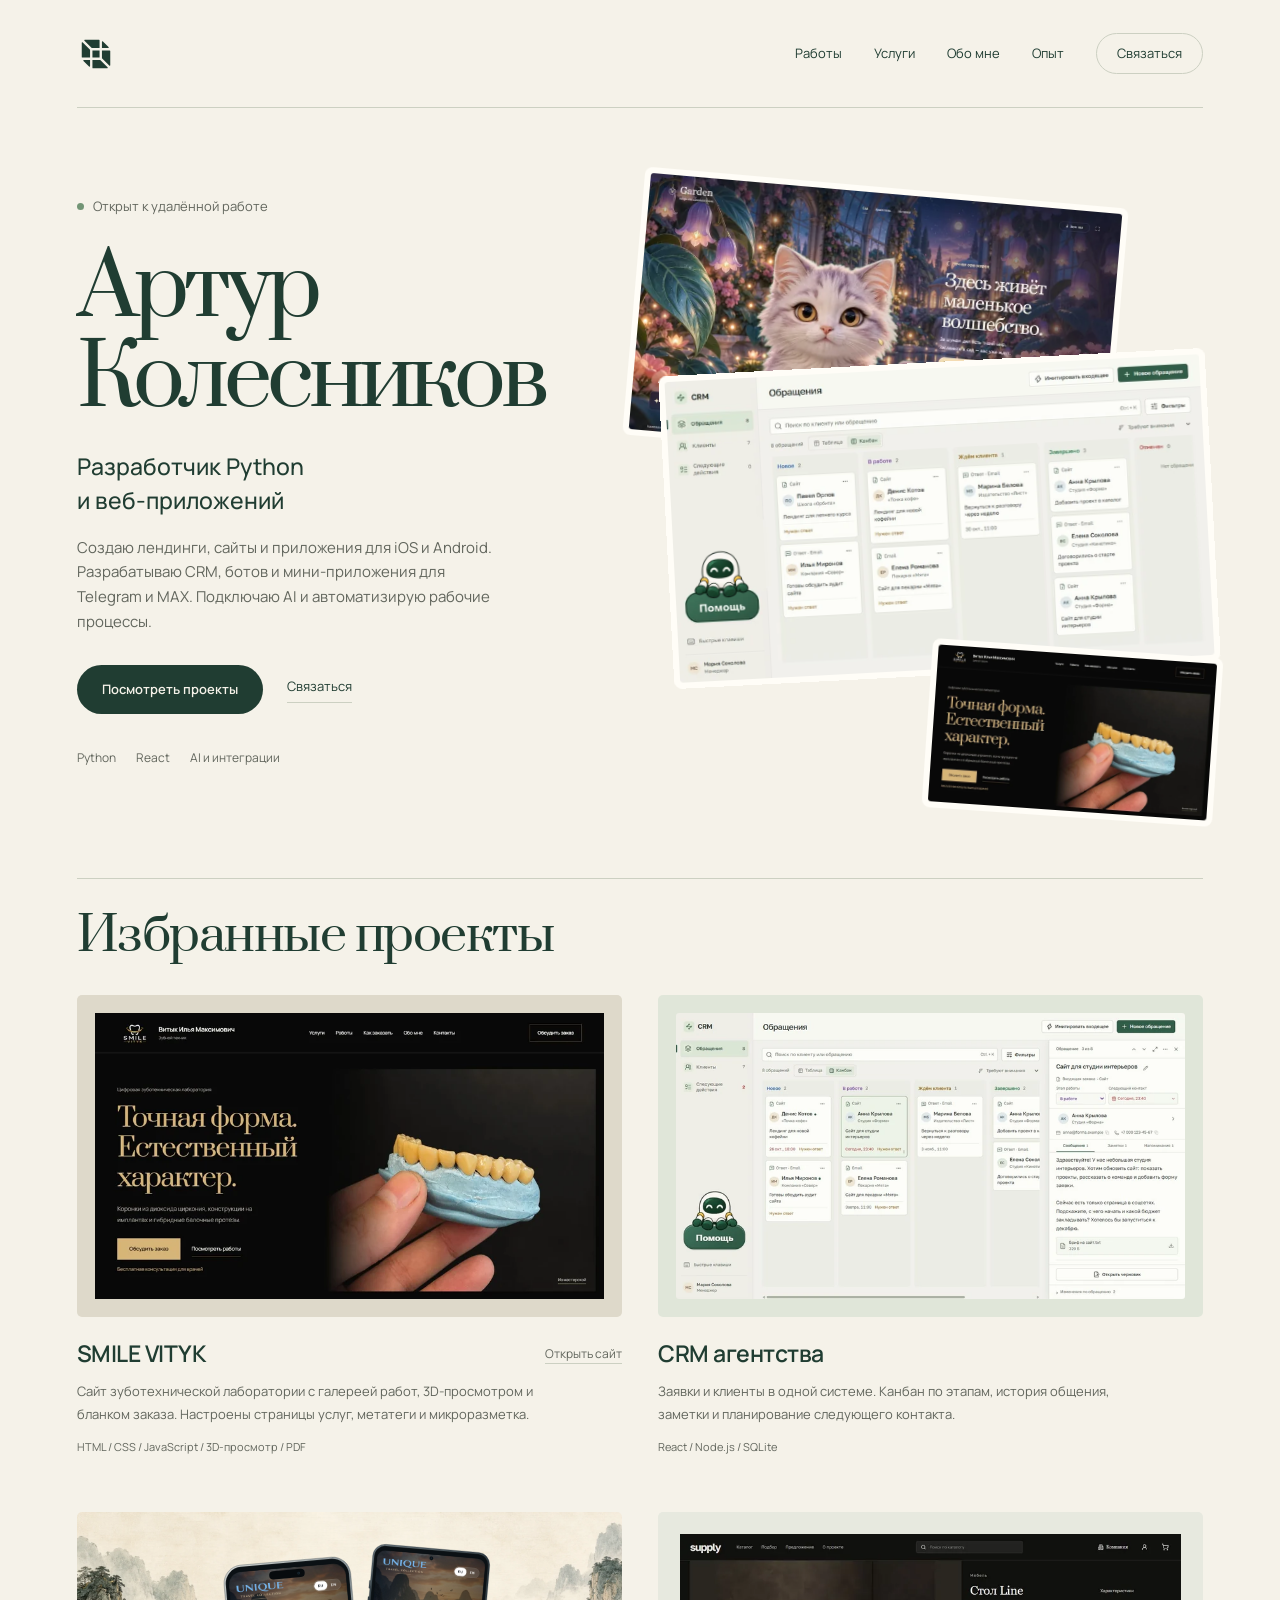
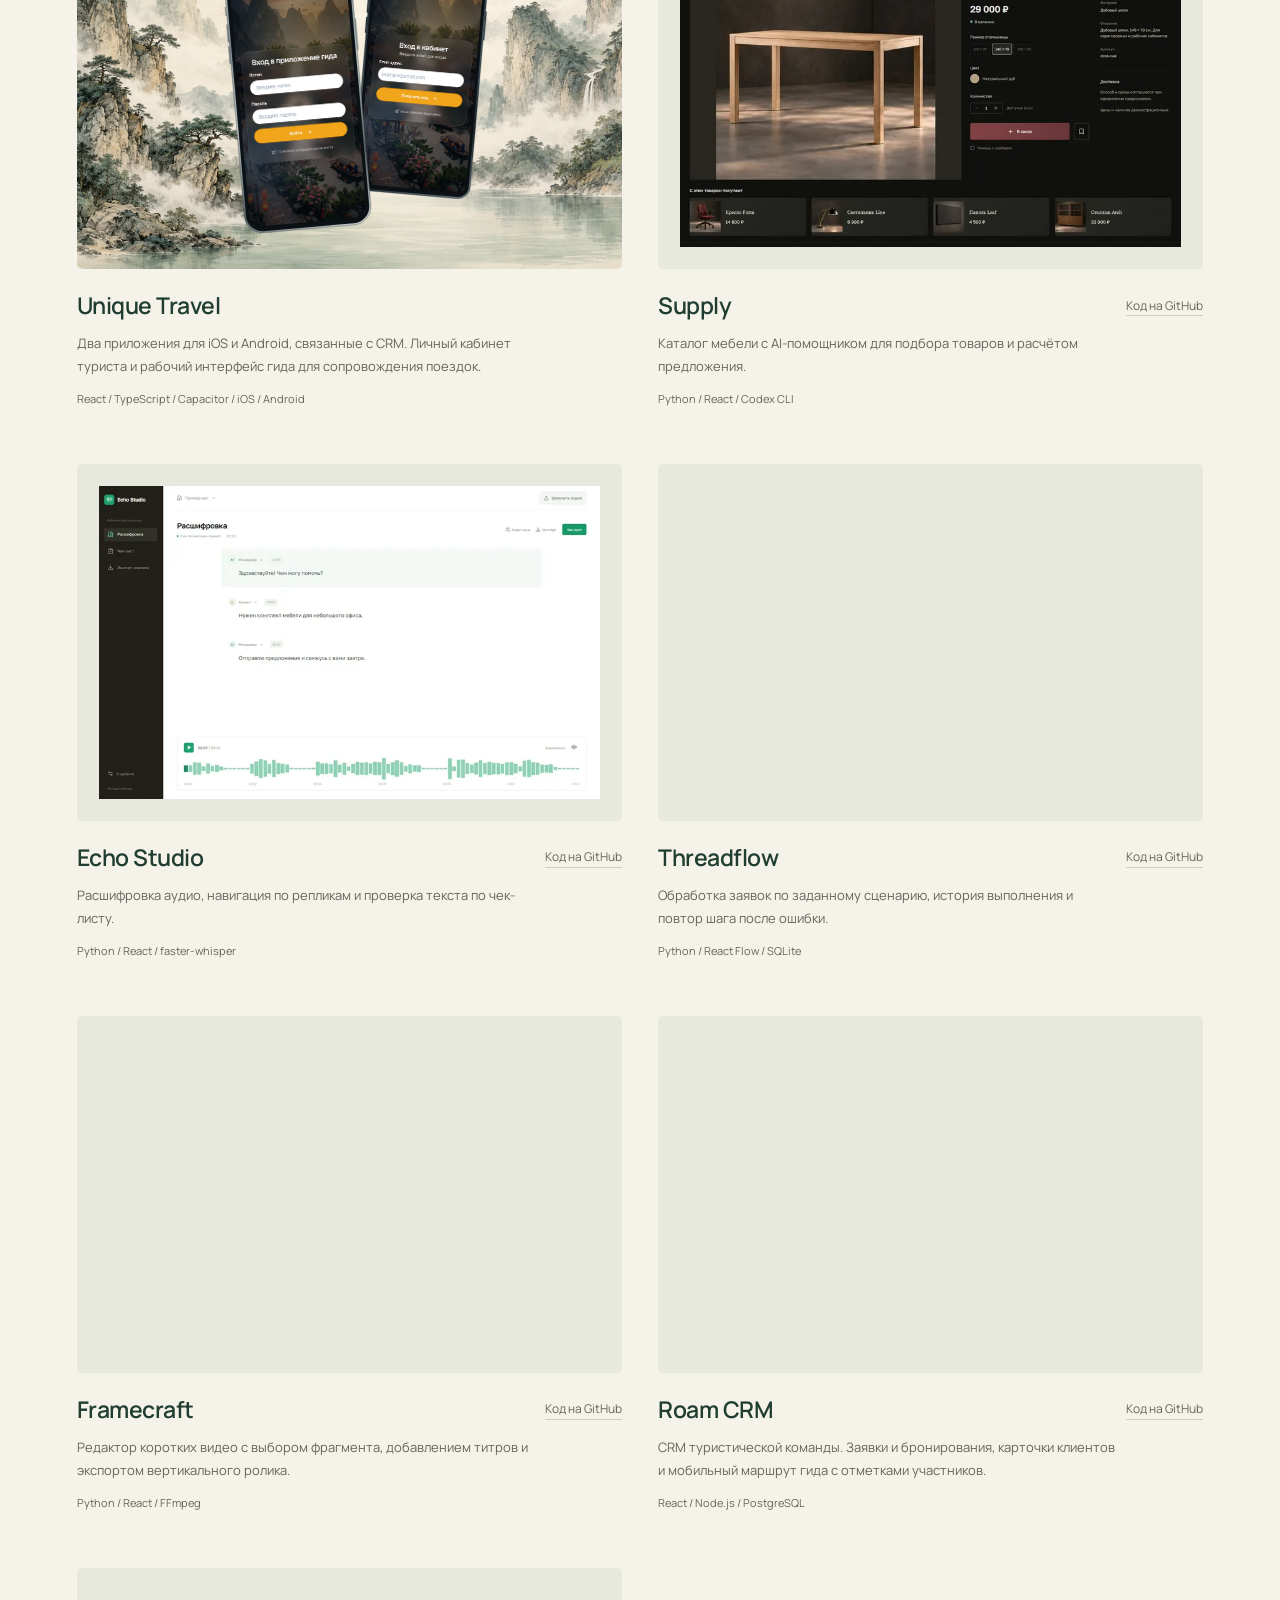
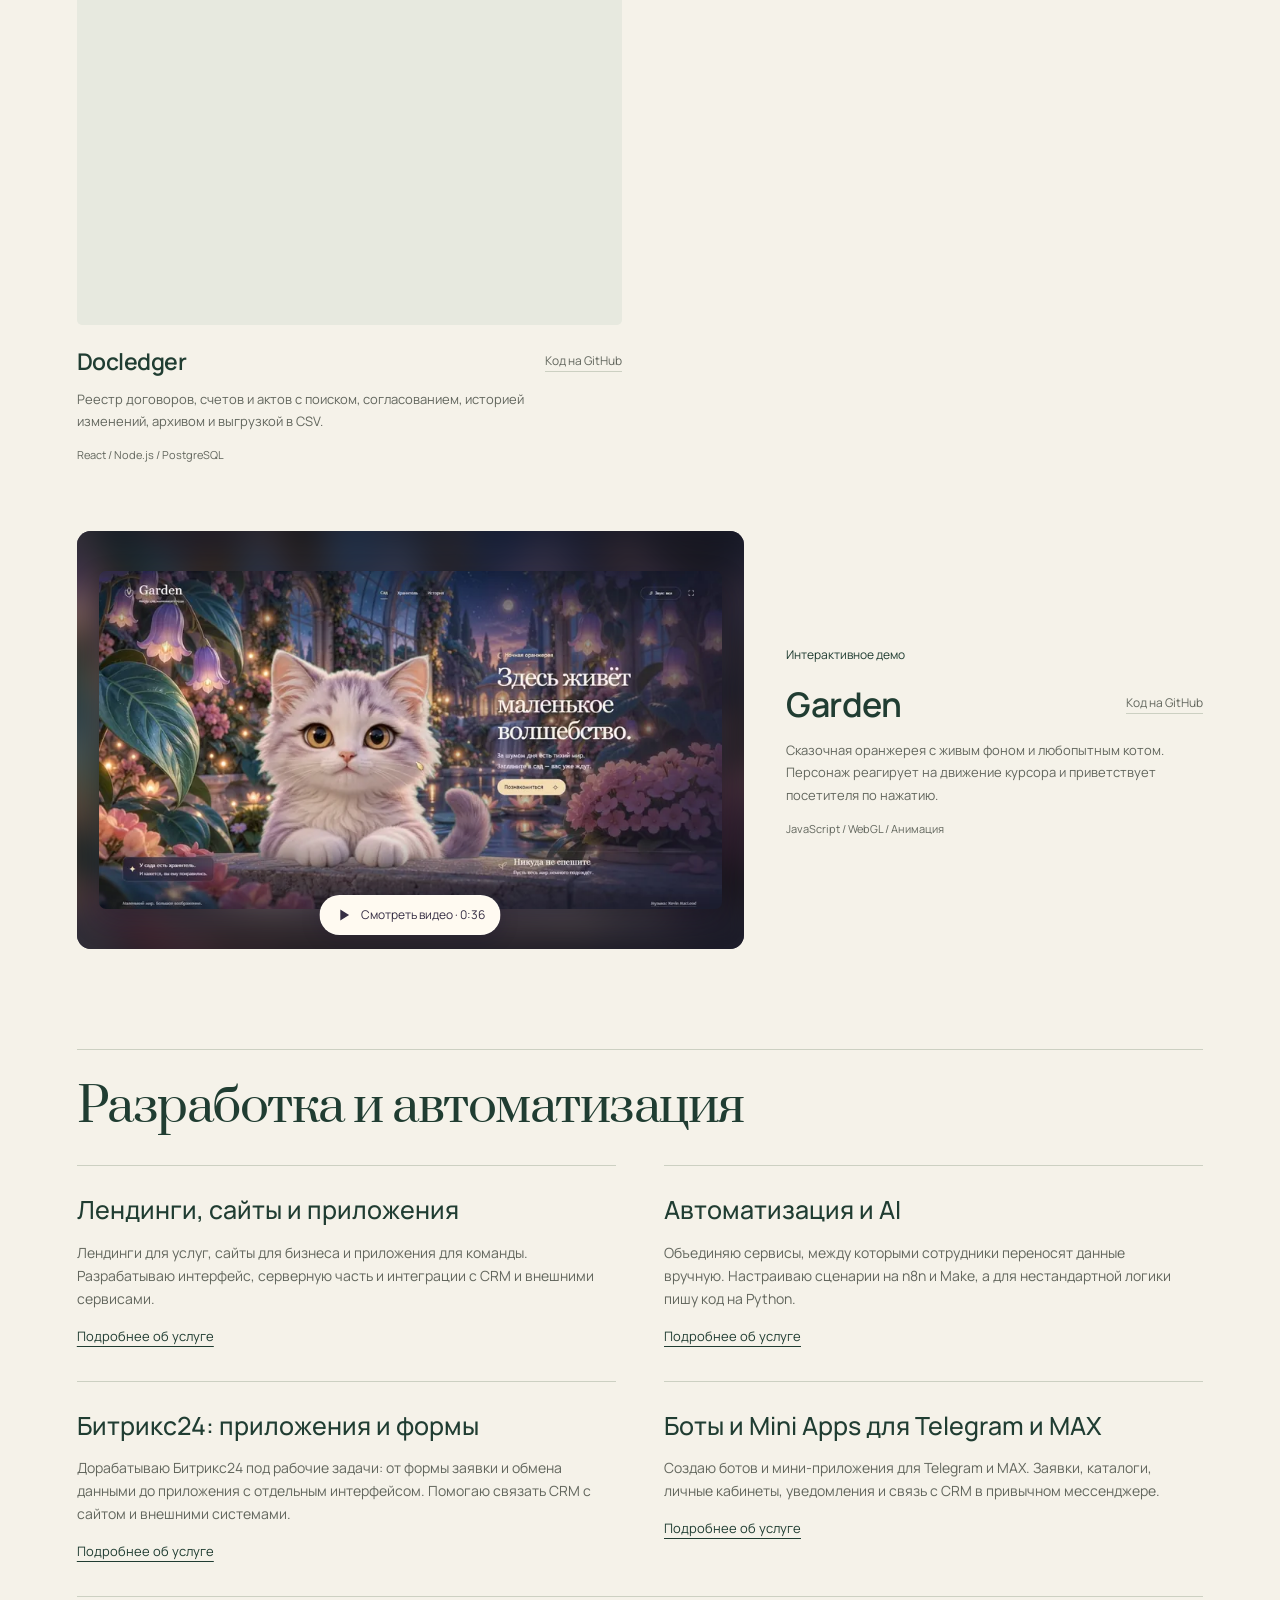
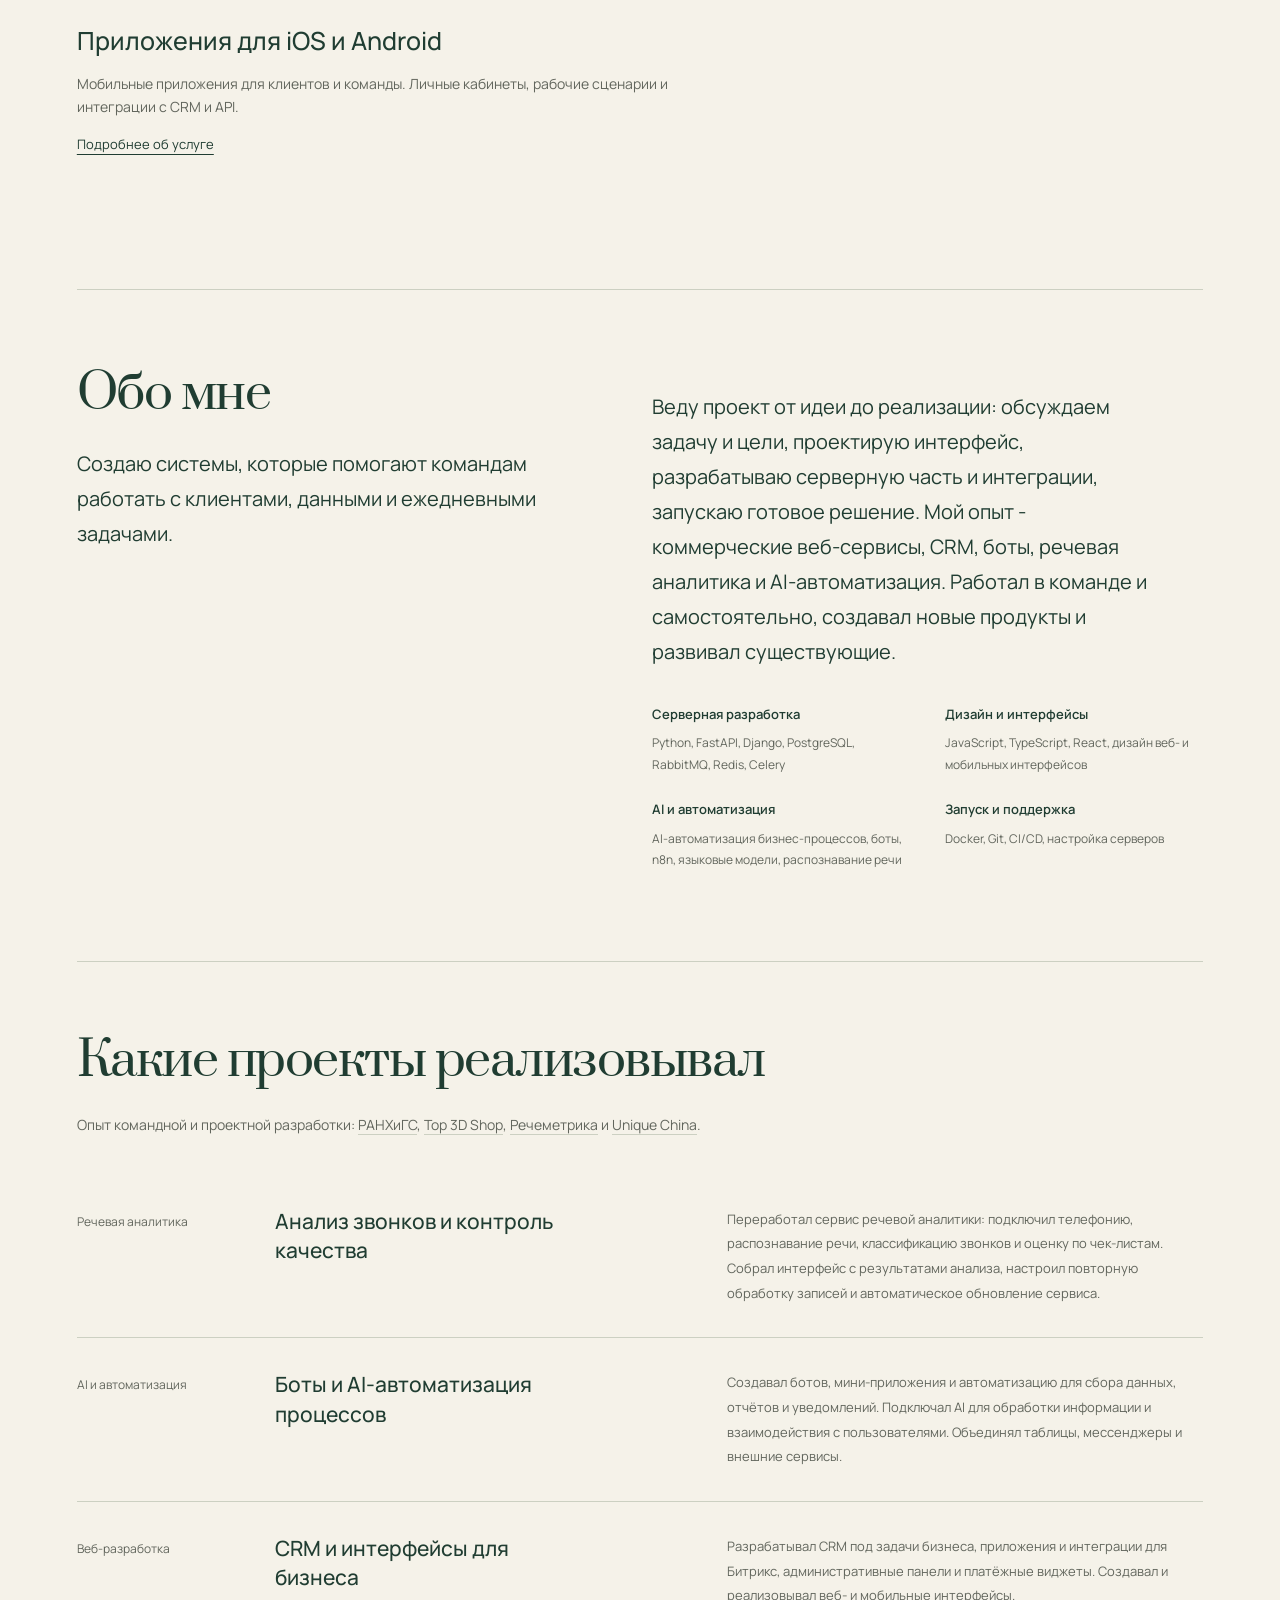
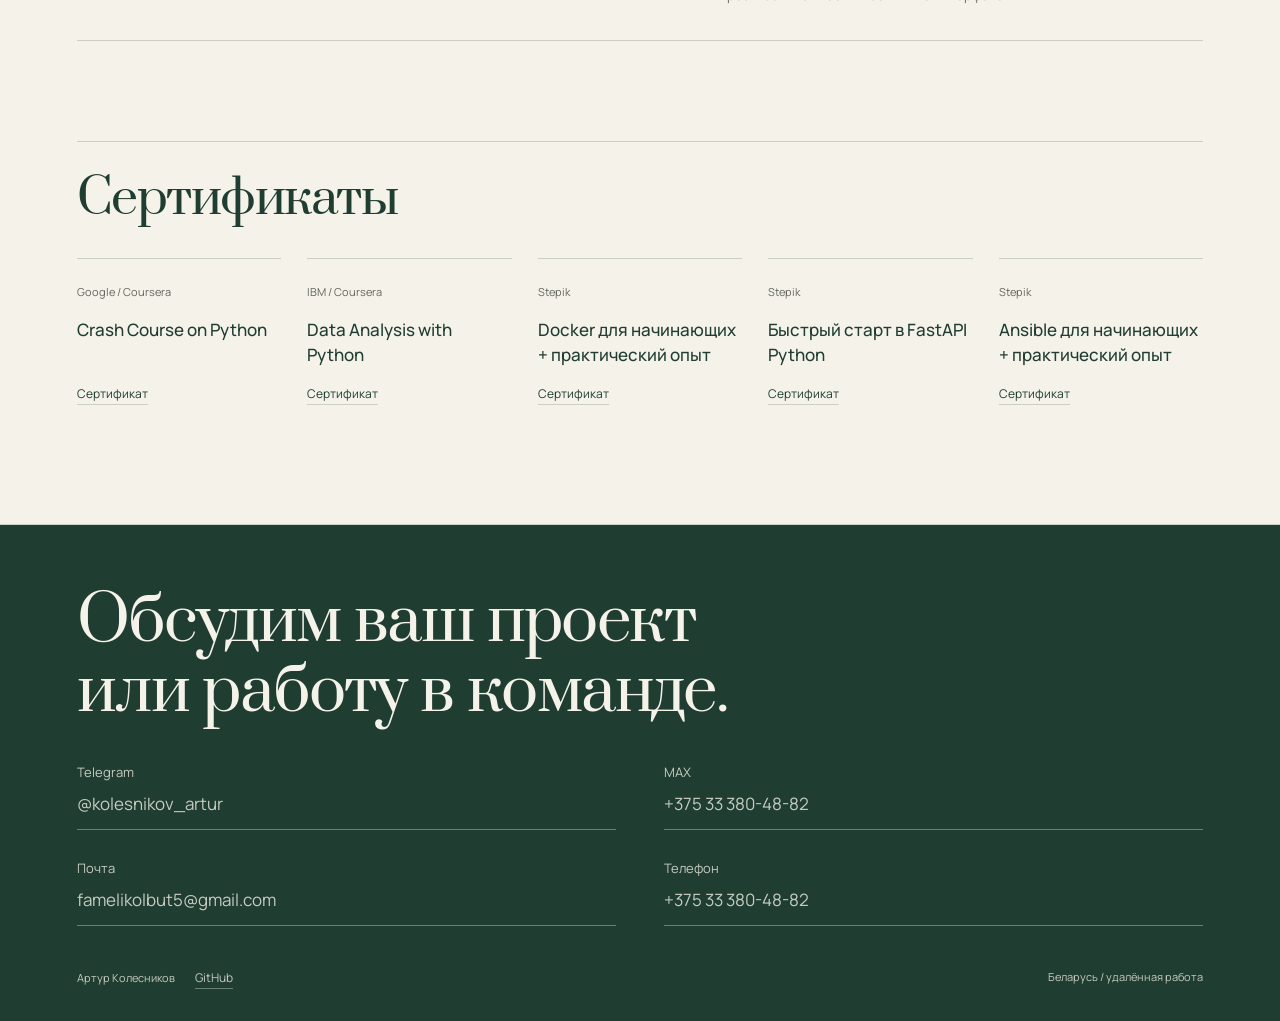
==== commit 88025758: "Remove colons from all project descriptions" ====
--- a/index.html
+++ b/index.html
@@ -4,5 +4,5 @@
 </article>
 <article class="project project-agency-crm">
 <button class="work-image crm-cover" data-work="agency-crm" data-static="true" aria-label="Посмотреть CRM агентства"><span class="crm-screen"><img data-srcset="assets/agency-crm-480.webp?v=40ccf4312598 480w, assets/agency-crm-800.webp?v=f8a2fe6cc7e8 800w, assets/agency-crm-1200.webp?v=4243671e2fd0 1200w" sizes="(max-width:600px) 90vw, (max-width:900px) 80vw, 48vw" src="data:image/svg+xml,%3Csvg xmlns=%22http://www.w3.org/2000/svg%22 width=%221280%22 height=%22720%22/%3E" data-src="assets/agency-crm-800.webp?v=f8a2fe6cc7e8" alt="CRM агентства с канбаном и анимированным помощником Бипом" width="1280" height="720" decoding="async" loading="lazy"><noscript><img srcset="assets/agency-crm-480.webp?v=40ccf4312598 480w, assets/agency-crm-800.webp?v=f8a2fe6cc7e8 800w, assets/agency-crm-1200.webp?v=4243671e2fd0 1200w" sizes="(max-width:600px) 90vw, (max-width:900px) 80vw, 48vw" src="assets/agency-crm-800.webp?v=f8a2fe6cc7e8" alt="CRM агентства с канбаном и анимированным помощником Бипом" width="1280" height="720" decoding="async" loading="lazy"></noscript></span></button>
-<div class="project-copy"><div class="project-heading"><h3>CRM агентства</h3></div><p>Заявки и клиенты в одной системе: канбан по этапам, история общения, заметки и планирование следующего контакта.</p><p class="stack">React / Node.js / SQLite</p></div>
-</article><article class="project project-mobile-apps"><button class="work-image mobile-app-cover" data-lazy-background data-work="unique-travel" aria-label="Посмотреть приложения для туристов и гидов"><span class="app-devices"><span class="app-phone app-phone-guide app-phone-iphone" aria-label="iPhone"><img class="device-mockup" src="data:image/svg+xml,%3Csvg xmlns=%22http://www.w3.org/2000/svg%22 width=%22520%22 height=%22944%22/%3E" data-src="assets/unique-travel-iphone.svg?v=606f46e876f7" alt="Оригинальный экран приложения гида на iPhone" width="520" height="944" fetchpriority="low" loading="lazy" decoding="async"><noscript><img class="device-mockup" src="assets/unique-travel-iphone.svg?v=606f46e876f7" alt="Оригинальный экран приложения гида на iPhone" width="520" height="944" fetchpriority="low" loading="lazy" decoding="async"></noscript><img class="bird-preview" src="data:image/svg+xml,%3Csvg xmlns=%22http://www.w3.org/2000/svg%22 width=%22430%22 height=%22320%22/%3E" data-src="assets/travel-birds-still.webp" data-still="assets/travel-birds-still.webp" data-animation="assets/travel-birds.webp" alt="" width="430" height="320" loading="lazy" decoding="async"><noscript><img class="bird-preview" src="assets/travel-birds-still.webp" data-still="assets/travel-birds-still.webp" data-animation="assets/travel-birds.webp" alt="" width="430" height="320" loading="lazy" decoding="async"></noscript></span><span class="app-phone app-phone-tourist app-phone-android" aria-label="Android"><img class="device-mockup" src="data:image/svg+xml,%3Csvg xmlns=%22http://www.w3.org/2000/svg%22 width=%22520%22 height=%22944%22/%3E" data-src="assets/unique-travel-android.svg?v=cbf7f6e3d1ae" alt="Оригинальный экран кабинета туриста на Android" width="520" height="944" fetchpriority="low" loading="lazy" decoding="async"><noscript><img class="device-mockup" src="assets/unique-travel-android.svg?v=cbf7f6e3d1ae" alt="Оригинальный экран кабинета туриста на Android" width="520" height="944" fetchpriority="low" loading="lazy" decoding="async"></noscript><img class="bird-preview" src="data:image/svg+xml,%3Csvg xmlns=%22http://www.w3.org/2000/svg%22 width=%22430%22 height=%22320%22/%3E" data-src="assets/travel-birds-still.webp" data-still="assets/travel-birds-still.webp" data-animation="assets/travel-birds.webp" alt="" width="430" height="320" loading="lazy" decoding="async"><noscript><img class="bird-preview" src="assets/travel-birds-still.webp" data-still="assets/travel-birds-still.webp" data-animation="assets/travel-birds.webp" alt="" width="430" height="320" loading="lazy" decoding="async"></noscript></span></span></button><div class="project-copy"><div class="project-heading"><h3>Unique Travel</h3></div><p>Два приложения для iOS и Android, связанные с CRM. Личный кабинет туриста и рабочий интерфейс гида для сопровождения поездок.</p><p class="stack">React / TypeScript / Capacitor / iOS / Android</p></div></article><article class="project"><button class="work-image" data-work="supply" aria-label="Посмотреть Supply"><img data-srcset="assets/supply-480.webp?v=framed20261029 480w, assets/supply-800.webp?v=framed20261029 800w, assets/supply-1200.webp?v=framed20261029 1200w" sizes="(max-width: 600px) 90vw, (max-width: 900px) 70vw, 50vw" loading="lazy" src="data:image/svg+xml,%3Csvg xmlns=%22http://www.w3.org/2000/svg%22 width=%221652%22 height=%221033%22/%3E" data-src="assets/supply-800.webp?v=framed20261029" alt="Supply - интерфейс проекта" width="1454" height="909" decoding="async"><noscript><img srcset="assets/supply-480.webp?v=framed20261029 480w, assets/supply-800.webp?v=framed20261029 800w, assets/supply-1200.webp?v=framed20261029 1200w" sizes="(max-width: 600px) 90vw, (max-width: 900px) 70vw, 50vw" loading="lazy" src="assets/supply-800.webp?v=framed20261029" alt="Supply - интерфейс проекта" width="1454" height="909" decoding="async"></noscript></button><div class="project-copy"><div class="project-heading"><h3>Supply</h3><a href="https://github.com/famelikolbut5/supply" target="_blank" rel="noreferrer">Код на GitHub</a></div><p>Каталог мебели с AI-помощником для подбора товаров и расчётом предложения.</p><p class="stack">Python / React / Codex CLI</p></div></article><article class="project"><button class="work-image" data-work="echo-studio" aria-label="Посмотреть Echo Studio"><img data-srcset="assets/echo-studio-480.webp?v=framed20261029 480w, assets/echo-studio-800.webp?v=framed20261029 800w, assets/echo-studio-1200.webp?v=framed20261029 1200w" sizes="(max-width: 600px) 90vw, (max-width: 900px) 70vw, 50vw" loading="lazy" src="data:image/svg+xml,%3Csvg xmlns=%22http://www.w3.org/2000/svg%22 width=%221652%22 height=%221033%22/%3E" data-src="assets/echo-studio-800.webp?v=framed20261029" alt="Echo Studio - интерфейс проекта" width="1454" height="909" decoding="async"><noscript><img srcset="assets/echo-studio-480.webp?v=framed20261029 480w, assets/echo-studio-800.webp?v=framed20261029 800w, assets/echo-studio-1200.webp?v=framed20261029 1200w" sizes="(max-width: 600px) 90vw, (max-width: 900px) 70vw, 50vw" loading="lazy" src="assets/echo-studio-800.webp?v=framed20261029" alt="Echo Studio - интерфейс проекта" width="1454" height="909" decoding="async"></noscript></button><div class="project-copy"><div class="project-heading"><h3>Echo Studio</h3><a href="https://github.com/famelikolbut5/echo-studio" target="_blank" rel="noreferrer">Код на GitHub</a></div><p>Расшифровка аудио, навигация по репликам и проверка текста по чек-листу.</p><p class="stack">Python / React / faster-whisper</p></div></article><article class="project"><button class="work-image" data-work="threadflow" aria-label="Посмотреть Threadflow"><img data-srcset="assets/threadflow-480.webp?v=framed20261029 480w, assets/threadflow-800.webp?v=framed20261029 800w, assets/threadflow-1200.webp?v=framed20261029 1200w" sizes="(max-width: 600px) 90vw, (max-width: 900px) 70vw, 50vw" loading="lazy" src="data:image/svg+xml,%3Csvg xmlns=%22http://www.w3.org/2000/svg%22 width=%221652%22 height=%221033%22/%3E" data-src="assets/threadflow-800.webp?v=framed20261029" alt="Threadflow - интерфейс проекта" width="1454" height="909" decoding="async"><noscript><img srcset="assets/threadflow-480.webp?v=framed20261029 480w, assets/threadflow-800.webp?v=framed20261029 800w, assets/threadflow-1200.webp?v=framed20261029 1200w" sizes="(max-width: 600px) 90vw, (max-width: 900px) 70vw, 50vw" loading="lazy" src="assets/threadflow-800.webp?v=framed20261029" alt="Threadflow - интерфейс проекта" width="1454" height="909" decoding="async"></noscript></button><div class="project-copy"><div class="project-heading"><h3>Threadflow</h3><a href="https://github.com/famelikolbut5/threadflow" target="_blank" rel="noreferrer">Код на GitHub</a></div><p>Обработка заявок по заданному сценарию, история выполнения и повтор шага после ошибки.</p><p class="stack">Python / React Flow / SQLite</p></div></article><article class="project"><button class="work-image" data-work="framecraft" aria-label="Посмотреть Framecraft"><img data-srcset="assets/framecraft-480.webp?v=framed20261029b 480w, assets/framecraft-800.webp?v=framed20261029b 800w, assets/framecraft-1200.webp?v=framed20261029b 1200w" sizes="(max-width: 600px) 90vw, (max-width: 900px) 70vw, 50vw" loading="lazy" src="data:image/svg+xml,%3Csvg xmlns=%22http://www.w3.org/2000/svg%22 width=%221652%22 height=%221033%22/%3E" data-src="assets/framecraft-800.webp?v=framed20261029b" alt="Framecraft - интерфейс проекта" width="1454" height="909" decoding="async"><noscript><img srcset="assets/framecraft-480.webp?v=framed20261029b 480w, assets/framecraft-800.webp?v=framed20261029b 800w, assets/framecraft-1200.webp?v=framed20261029b 1200w" sizes="(max-width: 600px) 90vw, (max-width: 900px) 70vw, 50vw" loading="lazy" src="assets/framecraft-800.webp?v=framed20261029b" alt="Framecraft - интерфейс проекта" width="1454" height="909" decoding="async"></noscript></button><div class="project-copy"><div class="project-heading"><h3>Framecraft</h3><a href="https://github.com/famelikolbut5/framecraft" target="_blank" rel="noreferrer">Код на GitHub</a></div><p>Редактор коротких видео: выбор фрагмента, добавление титров и экспорт вертикального ролика.</p><p class="stack">Python / React / FFmpeg</p></div></article><article class="project"><button class="work-image" data-work="roam-crm" aria-label="Посмотреть Roam CRM"><img data-srcset="assets/roam-crm-480.webp?v=framed20261029 480w, assets/roam-crm-800.webp?v=framed20261029 800w, assets/roam-crm-1200.webp?v=framed20261029 1200w" sizes="(max-width: 600px) 90vw, (max-width: 900px) 70vw, 50vw" loading="lazy" src="data:image/svg+xml,%3Csvg xmlns=%22http://www.w3.org/2000/svg%22 width=%221652%22 height=%221097%22/%3E" data-src="assets/roam-crm-800.webp?v=framed20261029" alt="Roam CRM - интерфейс проекта" width="1454" height="966" decoding="async"><noscript><img srcset="assets/roam-crm-480.webp?v=framed20261029 480w, assets/roam-crm-800.webp?v=framed20261029 800w, assets/roam-crm-1200.webp?v=framed20261029 1200w" sizes="(max-width: 600px) 90vw, (max-width: 900px) 70vw, 50vw" loading="lazy" src="assets/roam-crm-800.webp?v=framed20261029" alt="Roam CRM - интерфейс проекта" width="1454" height="966" decoding="async"></noscript></button><div class="project-copy"><div class="project-heading"><h3>Roam CRM</h3><a href="https://github.com/famelikolbut5/roam-crm" target="_blank" rel="noreferrer">Код на GitHub</a></div><p>CRM туристической команды: заявки и бронирования, карточки клиентов и мобильный маршрут гида с отметками участников.</p><p class="stack">React / Node.js / PostgreSQL</p></div></article><article class="project"><button class="work-image" data-work="docledger" aria-label="Посмотреть Docledger"><img data-srcset="assets/docledger-480.webp?v=framed20261029 480w, assets/docledger-800.webp?v=framed20261029 800w, assets/docledger-1200.webp?v=framed20261029 1200w" sizes="(max-width: 600px) 90vw, (max-width: 900px) 70vw, 50vw" loading="lazy" src="data:image/svg+xml,%3Csvg xmlns=%22http://www.w3.org/2000/svg%22 width=%221652%22 height=%221267%22/%3E" data-src="assets/docledger-800.webp?v=framed20261029" alt="Docledger - интерфейс проекта" width="1454" height="1116" decoding="async"><noscript><img srcset="assets/docledger-480.webp?v=framed20261029 480w, assets/docledger-800.webp?v=framed20261029 800w, assets/docledger-1200.webp?v=framed20261029 1200w" sizes="(max-width: 600px) 90vw, (max-width: 900px) 70vw, 50vw" loading="lazy" src="assets/docledger-800.webp?v=framed20261029" alt="Docledger - интерфейс проекта" width="1454" height="1116" decoding="async"></noscript></button><div class="project-copy"><div class="project-heading"><h3>Docledger</h3><a href="https://github.com/famelikolbut5/docledger" target="_blank" rel="noreferrer">Код на GitHub</a></div><p>Реестр договоров, счетов и актов: поиск, согласование, история изменений, архив и выгрузка в CSV.</p><p class="stack">React / Node.js / PostgreSQL</p></div></article><article class="project project-garden"><button class="work-image garden-cover" data-work="garden" aria-label="Смотреть видео Garden со звуком"><span class="garden-cover-backdrop" aria-hidden="true"></span><img data-srcset="assets/garden-480.webp 480w, assets/garden-800.webp 800w, assets/garden-1200.webp 1200w" sizes="(max-width: 600px) 90vw, (max-width: 900px) 70vw, 50vw" loading="lazy" src="data:image/svg+xml,%3Csvg xmlns=%22http://www.w3.org/2000/svg%22 width=%221910%22 height=%221038%22/%3E" data-src="assets/garden-800.webp" alt="Garden — сказочная оранжерея с интерактивным котом" width="1910" height="1038" decoding="async"><noscript><img srcset="assets/garden-480.webp 480w, assets/garden-800.webp 800w, assets/garden-1200.webp 1200w" sizes="(max-width: 600px) 90vw, (max-width: 900px) 70vw, 50vw" loading="lazy" src="assets/garden-800.webp" alt="Garden — сказочная оранжерея с интерактивным котом" width="1910" height="1038" decoding="async"></noscript><span class="garden-play"><svg viewBox="0 0 20 20" width="16" height="16" aria-hidden="true"><path d="M6 3v14l11-7Z" fill="currentColor"/></svg>Смотреть видео · 0:36</span></button><div class="project-copy"><span class="garden-category">Интерактивное демо</span><div class="project-heading"><h3>Garden</h3><a href="https://github.com/famelikolbut5/garden" target="_blank" rel="noreferrer">Код на GitHub</a></div><p>Сказочная оранжерея с живым фоном и любопытным котом. Персонаж реагирует на движение курсора и приветствует посетителя по нажатию.</p><p class="stack">JavaScript / WebGL / Анимация</p></div></article></div></section><section class="services" id="services"><div class="work-heading"><h2>Разработка и автоматизация</h2></div><div class="service-list"><a class="service-link" href="/services/web-development/"><h3>Лендинги, сайты и приложения</h3><p>Лендинги для услуг, сайты для бизнеса и приложения для команды. Разрабатываю интерфейс, серверную часть и интеграции с CRM и внешними сервисами.</p><span>Подробнее об услуге</span></a><a class="service-link" href="/services/automation/"><h3>Автоматизация и AI</h3><p>Объединяю сервисы, между которыми сотрудники переносят данные вручную. Настраиваю сценарии на n8n и Make, а для нестандартной логики пишу код на Python.</p><span>Подробнее об услуге</span></a><a class="service-link" href="/services/bitrix24/"><h3>Битрикс24: приложения и формы</h3><p>Дорабатываю Битрикс24 под рабочие задачи: от формы заявки и обмена данными до приложения с отдельным интерфейсом. Помогаю связать CRM с сайтом и внешними системами.</p><span>Подробнее об услуге</span></a><a class="service-link" href="/services/telegram-bots/"><h3>Боты и Mini Apps для Telegram и MAX</h3><p>Создаю ботов и мини-приложения для Telegram и MAX. Заявки, каталоги, личные кабинеты, уведомления и связь с CRM в привычном мессенджере.</p><span>Подробнее об услуге</span></a><a class="service-link mobile-service" href="/services/mobile-apps/"><h3>Приложения для iOS и Android</h3><p>Мобильные приложения для клиентов и команды. Личные кабинеты, рабочие сценарии и интеграции с CRM и API.</p><span>Подробнее об услуге</span></a></div></section><section class="about" id="about"><div><h2 class="section-heading">Обо мне</h2><p class="about-copy">Создаю системы, которые помогают командам работать с клиентами, данными и ежедневными задачами.</p></div><div><p class="about-copy">Веду проект от идеи до реализации: обсуждаем задачу и цели, проектирую интерфейс, разрабатываю серверную часть и интеграции, запускаю готовое решение. Мой опыт - коммерческие веб-сервисы, CRM, боты, речевая аналитика и AI-автоматизация. Работал в команде и самостоятельно, создавал новые продукты и развивал существующие.</p><div class="skills"><div><h3>Серверная разработка</h3><p>Python, FastAPI, Django, PostgreSQL, RabbitMQ, Redis, Celery</p></div><div><h3>Дизайн и интерфейсы</h3><p>JavaScript, TypeScript, React, дизайн веб- и мобильных интерфейсов</p></div><div><h3>AI и автоматизация</h3><p>AI-автоматизация бизнес-процессов, боты, n8n, языковые модели, распознавание речи</p></div><div><h3>Запуск и поддержка</h3><p>Docker, Git, CI/CD, настройка серверов</p></div></div></div></section><section class="experience" id="experience"><h2 class="section-heading">Какие проекты реализовывал</h2><p class="experience-intro">Опыт командной и проектной разработки: <a href="https://www.ranepa.ru/" target="_blank" rel="noreferrer">РАНХиГС</a>, <a href="https://top3dshop.com/" target="_blank" rel="noreferrer">Top 3D Shop</a>, <a href="https://career.habr.com/companies/rechemetrika" target="_blank" rel="noreferrer">Речеметрика</a> и <a href="https://chinaunique.ru/" target="_blank" rel="noreferrer">Unique China</a>.</p><div class="experience-list"><article class="achievement"><span>Речевая аналитика</span><h3>Анализ звонков и контроль качества</h3><p>Переработал сервис речевой аналитики: подключил телефонию, распознавание речи, классификацию звонков и оценку по чек-листам. Собрал интерфейс с результатами анализа, настроил повторную обработку записей и автоматическое обновление сервиса.</p></article><article class="achievement"><span>AI и автоматизация</span><h3>Боты и AI-автоматизация процессов</h3><p>Создавал ботов, мини-приложения и автоматизацию для сбора данных, отчётов и уведомлений. Подключал AI для обработки информации и взаимодействия с пользователями. Объединял таблицы, мессенджеры и внешние сервисы.</p></article><article class="achievement"><span>Веб-разработка</span><h3>CRM и интерфейсы для бизнеса</h3><p>Разрабатывал CRM под задачи бизнеса, приложения и интеграции для Битрикс, административные панели и платёжные виджеты. Создавал и реализовывал веб- и мобильные интерфейсы.</p></article></div></section><section class="courses" id="courses"><div class="work-heading"><h2>Сертификаты</h2></div><div class="course-list"><button class="course" data-cert="google-python.webp" data-title="Crash Course on Python"><span>Google / Coursera</span><h3>Crash Course on Python</h3><span class="cert-open">Сертификат</span></button><button class="course" data-cert="ibm-data-analysis.webp" data-title="Data Analysis with Python"><span>IBM / Coursera</span><h3>Data Analysis with Python</h3><span class="cert-open">Сертификат</span></button><button class="course" data-cert="docker.webp" data-title="Docker для начинающих + практический опыт"><span>Stepik</span><h3>Docker для начинающих + практический опыт</h3><span class="cert-open">Сертификат</span></button><button class="course" data-cert="fastapi.webp" data-title="Быстрый старт в FastAPI Python"><span>Stepik</span><h3>Быстрый старт в FastAPI Python</h3><span class="cert-open">Сертификат</span></button><button class="course" data-cert="ansible.webp" data-title="Ansible для начинающих + практический опыт"><span>Stepik</span><h3>Ansible для начинающих + практический опыт</h3><span class="cert-open">Сертификат</span></button></div></section></main><section class="contact" id="contact"><h2>Обсудим ваш проект<br>или работу в команде.</h2><div class="contact-links contact-methods"><a href="https://t.me/kolesnikov_artur" target="_blank" rel="noopener noreferrer" data-contact="telegram"><span>Telegram</span>@kolesnikov_artur</a><div class="max-contact"><button type="button" class="copy-max" data-copy="+375333804882" aria-label="MAX: +375 33 380-48-82, скопировать номер"><span>MAX</span><span>+375 33 380-48-82</span></button><span class="copy-status" role="status" aria-live="polite"></span></div><div class="max-contact"><button type="button" class="copy-max" data-copy="famelikolbut5@gmail.com" data-contact="email" aria-label="Почта: famelikolbut5@gmail.com, скопировать адрес"><span>Почта</span><span>famelikolbut5@gmail.com</span></button><span class="copy-status" role="status" aria-live="polite"></span></div><div class="max-contact"><button type="button" class="copy-max" data-copy="+375333804882" data-contact="phone" aria-label="Телефон: +375 33 380-48-82, скопировать номер"><span>Телефон</span><span>+375 33 380-48-82</span></button><span class="copy-status" role="status" aria-live="polite"></span></div></div><footer><span>Артур Колесников <a class="footer-github" href="https://github.com/famelikolbut5" target="_blank" rel="noopener noreferrer">GitHub</a></span><span>Беларусь / удалённая работа</span></footer></section></div><div class="viewer" role="dialog" aria-modal="true" aria-label="Просмотр проекта" hidden><header><h2>Проект</h2><button class="close" aria-label="Закрыть"><svg viewBox="0 0 24 24" width="18" height="18" fill="none" stroke="currentColor" stroke-width="1.8" stroke-linecap="round" aria-hidden="true" focusable="false"><path d="m6 6 12 12M18 6 6 18"/></svg></button></header><div class="viewer-media"><img alt="Интерфейс проекта"><video class="project-video" controls playsinline preload="none" tabindex="0" aria-label="Garden — запись интерактивного демо" hidden></video></div><div class="viewer-info"><p></p><a class="primary" href="https://github.com/famelikolbut5" target="_blank" rel="noreferrer">Посмотреть код</a></div></div><div class="cert-viewer" role="dialog" aria-modal="true" aria-label="Сертификат курса" hidden><header><h2>Сертификат</h2><button class="close" aria-label="Закрыть сертификат">×</button></header><img alt="Сертификат"></div><script src="/script.js?v=35cf32ec75aa"></script><script src="/contacts.js?v=cead63d8a680" defer></script><script src="/analytics.js?v=512af6c3dc17" defer></script></body></html>
+<div class="project-copy"><div class="project-heading"><h3>CRM агентства</h3></div><p>Заявки и клиенты в одной системе. Канбан по этапам, история общения, заметки и планирование следующего контакта.</p><p class="stack">React / Node.js / SQLite</p></div>
+</article><article class="project project-mobile-apps"><button class="work-image mobile-app-cover" data-lazy-background data-work="unique-travel" aria-label="Посмотреть приложения для туристов и гидов"><span class="app-devices"><span class="app-phone app-phone-guide app-phone-iphone" aria-label="iPhone"><img class="device-mockup" src="data:image/svg+xml,%3Csvg xmlns=%22http://www.w3.org/2000/svg%22 width=%22520%22 height=%22944%22/%3E" data-src="assets/unique-travel-iphone.svg?v=606f46e876f7" alt="Оригинальный экран приложения гида на iPhone" width="520" height="944" fetchpriority="low" loading="lazy" decoding="async"><noscript><img class="device-mockup" src="assets/unique-travel-iphone.svg?v=606f46e876f7" alt="Оригинальный экран приложения гида на iPhone" width="520" height="944" fetchpriority="low" loading="lazy" decoding="async"></noscript><img class="bird-preview" src="data:image/svg+xml,%3Csvg xmlns=%22http://www.w3.org/2000/svg%22 width=%22430%22 height=%22320%22/%3E" data-src="assets/travel-birds-still.webp" data-still="assets/travel-birds-still.webp" data-animation="assets/travel-birds.webp" alt="" width="430" height="320" loading="lazy" decoding="async"><noscript><img class="bird-preview" src="assets/travel-birds-still.webp" data-still="assets/travel-birds-still.webp" data-animation="assets/travel-birds.webp" alt="" width="430" height="320" loading="lazy" decoding="async"></noscript></span><span class="app-phone app-phone-tourist app-phone-android" aria-label="Android"><img class="device-mockup" src="data:image/svg+xml,%3Csvg xmlns=%22http://www.w3.org/2000/svg%22 width=%22520%22 height=%22944%22/%3E" data-src="assets/unique-travel-android.svg?v=cbf7f6e3d1ae" alt="Оригинальный экран кабинета туриста на Android" width="520" height="944" fetchpriority="low" loading="lazy" decoding="async"><noscript><img class="device-mockup" src="assets/unique-travel-android.svg?v=cbf7f6e3d1ae" alt="Оригинальный экран кабинета туриста на Android" width="520" height="944" fetchpriority="low" loading="lazy" decoding="async"></noscript><img class="bird-preview" src="data:image/svg+xml,%3Csvg xmlns=%22http://www.w3.org/2000/svg%22 width=%22430%22 height=%22320%22/%3E" data-src="assets/travel-birds-still.webp" data-still="assets/travel-birds-still.webp" data-animation="assets/travel-birds.webp" alt="" width="430" height="320" loading="lazy" decoding="async"><noscript><img class="bird-preview" src="assets/travel-birds-still.webp" data-still="assets/travel-birds-still.webp" data-animation="assets/travel-birds.webp" alt="" width="430" height="320" loading="lazy" decoding="async"></noscript></span></span></button><div class="project-copy"><div class="project-heading"><h3>Unique Travel</h3></div><p>Два приложения для iOS и Android, связанные с CRM. Личный кабинет туриста и рабочий интерфейс гида для сопровождения поездок.</p><p class="stack">React / TypeScript / Capacitor / iOS / Android</p></div></article><article class="project"><button class="work-image" data-work="supply" aria-label="Посмотреть Supply"><img data-srcset="assets/supply-480.webp?v=framed20261029 480w, assets/supply-800.webp?v=framed20261029 800w, assets/supply-1200.webp?v=framed20261029 1200w" sizes="(max-width: 600px) 90vw, (max-width: 900px) 70vw, 50vw" loading="lazy" src="data:image/svg+xml,%3Csvg xmlns=%22http://www.w3.org/2000/svg%22 width=%221652%22 height=%221033%22/%3E" data-src="assets/supply-800.webp?v=framed20261029" alt="Supply - интерфейс проекта" width="1454" height="909" decoding="async"><noscript><img srcset="assets/supply-480.webp?v=framed20261029 480w, assets/supply-800.webp?v=framed20261029 800w, assets/supply-1200.webp?v=framed20261029 1200w" sizes="(max-width: 600px) 90vw, (max-width: 900px) 70vw, 50vw" loading="lazy" src="assets/supply-800.webp?v=framed20261029" alt="Supply - интерфейс проекта" width="1454" height="909" decoding="async"></noscript></button><div class="project-copy"><div class="project-heading"><h3>Supply</h3><a href="https://github.com/famelikolbut5/supply" target="_blank" rel="noreferrer">Код на GitHub</a></div><p>Каталог мебели с AI-помощником для подбора товаров и расчётом предложения.</p><p class="stack">Python / React / Codex CLI</p></div></article><article class="project"><button class="work-image" data-work="echo-studio" aria-label="Посмотреть Echo Studio"><img data-srcset="assets/echo-studio-480.webp?v=framed20261029 480w, assets/echo-studio-800.webp?v=framed20261029 800w, assets/echo-studio-1200.webp?v=framed20261029 1200w" sizes="(max-width: 600px) 90vw, (max-width: 900px) 70vw, 50vw" loading="lazy" src="data:image/svg+xml,%3Csvg xmlns=%22http://www.w3.org/2000/svg%22 width=%221652%22 height=%221033%22/%3E" data-src="assets/echo-studio-800.webp?v=framed20261029" alt="Echo Studio - интерфейс проекта" width="1454" height="909" decoding="async"><noscript><img srcset="assets/echo-studio-480.webp?v=framed20261029 480w, assets/echo-studio-800.webp?v=framed20261029 800w, assets/echo-studio-1200.webp?v=framed20261029 1200w" sizes="(max-width: 600px) 90vw, (max-width: 900px) 70vw, 50vw" loading="lazy" src="assets/echo-studio-800.webp?v=framed20261029" alt="Echo Studio - интерфейс проекта" width="1454" height="909" decoding="async"></noscript></button><div class="project-copy"><div class="project-heading"><h3>Echo Studio</h3><a href="https://github.com/famelikolbut5/echo-studio" target="_blank" rel="noreferrer">Код на GitHub</a></div><p>Расшифровка аудио, навигация по репликам и проверка текста по чек-листу.</p><p class="stack">Python / React / faster-whisper</p></div></article><article class="project"><button class="work-image" data-work="threadflow" aria-label="Посмотреть Threadflow"><img data-srcset="assets/threadflow-480.webp?v=framed20261029 480w, assets/threadflow-800.webp?v=framed20261029 800w, assets/threadflow-1200.webp?v=framed20261029 1200w" sizes="(max-width: 600px) 90vw, (max-width: 900px) 70vw, 50vw" loading="lazy" src="data:image/svg+xml,%3Csvg xmlns=%22http://www.w3.org/2000/svg%22 width=%221652%22 height=%221033%22/%3E" data-src="assets/threadflow-800.webp?v=framed20261029" alt="Threadflow - интерфейс проекта" width="1454" height="909" decoding="async"><noscript><img srcset="assets/threadflow-480.webp?v=framed20261029 480w, assets/threadflow-800.webp?v=framed20261029 800w, assets/threadflow-1200.webp?v=framed20261029 1200w" sizes="(max-width: 600px) 90vw, (max-width: 900px) 70vw, 50vw" loading="lazy" src="assets/threadflow-800.webp?v=framed20261029" alt="Threadflow - интерфейс проекта" width="1454" height="909" decoding="async"></noscript></button><div class="project-copy"><div class="project-heading"><h3>Threadflow</h3><a href="https://github.com/famelikolbut5/threadflow" target="_blank" rel="noreferrer">Код на GitHub</a></div><p>Обработка заявок по заданному сценарию, история выполнения и повтор шага после ошибки.</p><p class="stack">Python / React Flow / SQLite</p></div></article><article class="project"><button class="work-image" data-work="framecraft" aria-label="Посмотреть Framecraft"><img data-srcset="assets/framecraft-480.webp?v=framed20261029b 480w, assets/framecraft-800.webp?v=framed20261029b 800w, assets/framecraft-1200.webp?v=framed20261029b 1200w" sizes="(max-width: 600px) 90vw, (max-width: 900px) 70vw, 50vw" loading="lazy" src="data:image/svg+xml,%3Csvg xmlns=%22http://www.w3.org/2000/svg%22 width=%221652%22 height=%221033%22/%3E" data-src="assets/framecraft-800.webp?v=framed20261029b" alt="Framecraft - интерфейс проекта" width="1454" height="909" decoding="async"><noscript><img srcset="assets/framecraft-480.webp?v=framed20261029b 480w, assets/framecraft-800.webp?v=framed20261029b 800w, assets/framecraft-1200.webp?v=framed20261029b 1200w" sizes="(max-width: 600px) 90vw, (max-width: 900px) 70vw, 50vw" loading="lazy" src="assets/framecraft-800.webp?v=framed20261029b" alt="Framecraft - интерфейс проекта" width="1454" height="909" decoding="async"></noscript></button><div class="project-copy"><div class="project-heading"><h3>Framecraft</h3><a href="https://github.com/famelikolbut5/framecraft" target="_blank" rel="noreferrer">Код на GitHub</a></div><p>Редактор коротких видео с выбором фрагмента, добавлением титров и экспортом вертикального ролика.</p><p class="stack">Python / React / FFmpeg</p></div></article><article class="project"><button class="work-image" data-work="roam-crm" aria-label="Посмотреть Roam CRM"><img data-srcset="assets/roam-crm-480.webp?v=framed20261029 480w, assets/roam-crm-800.webp?v=framed20261029 800w, assets/roam-crm-1200.webp?v=framed20261029 1200w" sizes="(max-width: 600px) 90vw, (max-width: 900px) 70vw, 50vw" loading="lazy" src="data:image/svg+xml,%3Csvg xmlns=%22http://www.w3.org/2000/svg%22 width=%221652%22 height=%221097%22/%3E" data-src="assets/roam-crm-800.webp?v=framed20261029" alt="Roam CRM - интерфейс проекта" width="1454" height="966" decoding="async"><noscript><img srcset="assets/roam-crm-480.webp?v=framed20261029 480w, assets/roam-crm-800.webp?v=framed20261029 800w, assets/roam-crm-1200.webp?v=framed20261029 1200w" sizes="(max-width: 600px) 90vw, (max-width: 900px) 70vw, 50vw" loading="lazy" src="assets/roam-crm-800.webp?v=framed20261029" alt="Roam CRM - интерфейс проекта" width="1454" height="966" decoding="async"></noscript></button><div class="project-copy"><div class="project-heading"><h3>Roam CRM</h3><a href="https://github.com/famelikolbut5/roam-crm" target="_blank" rel="noreferrer">Код на GitHub</a></div><p>CRM туристической команды. Заявки и бронирования, карточки клиентов и мобильный маршрут гида с отметками участников.</p><p class="stack">React / Node.js / PostgreSQL</p></div></article><article class="project"><button class="work-image" data-work="docledger" aria-label="Посмотреть Docledger"><img data-srcset="assets/docledger-480.webp?v=framed20261029 480w, assets/docledger-800.webp?v=framed20261029 800w, assets/docledger-1200.webp?v=framed20261029 1200w" sizes="(max-width: 600px) 90vw, (max-width: 900px) 70vw, 50vw" loading="lazy" src="data:image/svg+xml,%3Csvg xmlns=%22http://www.w3.org/2000/svg%22 width=%221652%22 height=%221267%22/%3E" data-src="assets/docledger-800.webp?v=framed20261029" alt="Docledger - интерфейс проекта" width="1454" height="1116" decoding="async"><noscript><img srcset="assets/docledger-480.webp?v=framed20261029 480w, assets/docledger-800.webp?v=framed20261029 800w, assets/docledger-1200.webp?v=framed20261029 1200w" sizes="(max-width: 600px) 90vw, (max-width: 900px) 70vw, 50vw" loading="lazy" src="assets/docledger-800.webp?v=framed20261029" alt="Docledger - интерфейс проекта" width="1454" height="1116" decoding="async"></noscript></button><div class="project-copy"><div class="project-heading"><h3>Docledger</h3><a href="https://github.com/famelikolbut5/docledger" target="_blank" rel="noreferrer">Код на GitHub</a></div><p>Реестр договоров, счетов и актов с поиском, согласованием, историей изменений, архивом и выгрузкой в CSV.</p><p class="stack">React / Node.js / PostgreSQL</p></div></article><article class="project project-garden"><button class="work-image garden-cover" data-work="garden" aria-label="Смотреть видео Garden со звуком"><span class="garden-cover-backdrop" aria-hidden="true"></span><img data-srcset="assets/garden-480.webp 480w, assets/garden-800.webp 800w, assets/garden-1200.webp 1200w" sizes="(max-width: 600px) 90vw, (max-width: 900px) 70vw, 50vw" loading="lazy" src="data:image/svg+xml,%3Csvg xmlns=%22http://www.w3.org/2000/svg%22 width=%221910%22 height=%221038%22/%3E" data-src="assets/garden-800.webp" alt="Garden — сказочная оранжерея с интерактивным котом" width="1910" height="1038" decoding="async"><noscript><img srcset="assets/garden-480.webp 480w, assets/garden-800.webp 800w, assets/garden-1200.webp 1200w" sizes="(max-width: 600px) 90vw, (max-width: 900px) 70vw, 50vw" loading="lazy" src="assets/garden-800.webp" alt="Garden — сказочная оранжерея с интерактивным котом" width="1910" height="1038" decoding="async"></noscript><span class="garden-play"><svg viewBox="0 0 20 20" width="16" height="16" aria-hidden="true"><path d="M6 3v14l11-7Z" fill="currentColor"/></svg>Смотреть видео · 0:36</span></button><div class="project-copy"><span class="garden-category">Интерактивное демо</span><div class="project-heading"><h3>Garden</h3><a href="https://github.com/famelikolbut5/garden" target="_blank" rel="noreferrer">Код на GitHub</a></div><p>Сказочная оранжерея с живым фоном и любопытным котом. Персонаж реагирует на движение курсора и приветствует посетителя по нажатию.</p><p class="stack">JavaScript / WebGL / Анимация</p></div></article></div></section><section class="services" id="services"><div class="work-heading"><h2>Разработка и автоматизация</h2></div><div class="service-list"><a class="service-link" href="/services/web-development/"><h3>Лендинги, сайты и приложения</h3><p>Лендинги для услуг, сайты для бизнеса и приложения для команды. Разрабатываю интерфейс, серверную часть и интеграции с CRM и внешними сервисами.</p><span>Подробнее об услуге</span></a><a class="service-link" href="/services/automation/"><h3>Автоматизация и AI</h3><p>Объединяю сервисы, между которыми сотрудники переносят данные вручную. Настраиваю сценарии на n8n и Make, а для нестандартной логики пишу код на Python.</p><span>Подробнее об услуге</span></a><a class="service-link" href="/services/bitrix24/"><h3>Битрикс24: приложения и формы</h3><p>Дорабатываю Битрикс24 под рабочие задачи: от формы заявки и обмена данными до приложения с отдельным интерфейсом. Помогаю связать CRM с сайтом и внешними системами.</p><span>Подробнее об услуге</span></a><a class="service-link" href="/services/telegram-bots/"><h3>Боты и Mini Apps для Telegram и MAX</h3><p>Создаю ботов и мини-приложения для Telegram и MAX. Заявки, каталоги, личные кабинеты, уведомления и связь с CRM в привычном мессенджере.</p><span>Подробнее об услуге</span></a><a class="service-link mobile-service" href="/services/mobile-apps/"><h3>Приложения для iOS и Android</h3><p>Мобильные приложения для клиентов и команды. Личные кабинеты, рабочие сценарии и интеграции с CRM и API.</p><span>Подробнее об услуге</span></a></div></section><section class="about" id="about"><div><h2 class="section-heading">Обо мне</h2><p class="about-copy">Создаю системы, которые помогают командам работать с клиентами, данными и ежедневными задачами.</p></div><div><p class="about-copy">Веду проект от идеи до реализации: обсуждаем задачу и цели, проектирую интерфейс, разрабатываю серверную часть и интеграции, запускаю готовое решение. Мой опыт - коммерческие веб-сервисы, CRM, боты, речевая аналитика и AI-автоматизация. Работал в команде и самостоятельно, создавал новые продукты и развивал существующие.</p><div class="skills"><div><h3>Серверная разработка</h3><p>Python, FastAPI, Django, PostgreSQL, RabbitMQ, Redis, Celery</p></div><div><h3>Дизайн и интерфейсы</h3><p>JavaScript, TypeScript, React, дизайн веб- и мобильных интерфейсов</p></div><div><h3>AI и автоматизация</h3><p>AI-автоматизация бизнес-процессов, боты, n8n, языковые модели, распознавание речи</p></div><div><h3>Запуск и поддержка</h3><p>Docker, Git, CI/CD, настройка серверов</p></div></div></div></section><section class="experience" id="experience"><h2 class="section-heading">Какие проекты реализовывал</h2><p class="experience-intro">Опыт командной и проектной разработки: <a href="https://www.ranepa.ru/" target="_blank" rel="noreferrer">РАНХиГС</a>, <a href="https://top3dshop.com/" target="_blank" rel="noreferrer">Top 3D Shop</a>, <a href="https://career.habr.com/companies/rechemetrika" target="_blank" rel="noreferrer">Речеметрика</a> и <a href="https://chinaunique.ru/" target="_blank" rel="noreferrer">Unique China</a>.</p><div class="experience-list"><article class="achievement"><span>Речевая аналитика</span><h3>Анализ звонков и контроль качества</h3><p>Переработал сервис речевой аналитики: подключил телефонию, распознавание речи, классификацию звонков и оценку по чек-листам. Собрал интерфейс с результатами анализа, настроил повторную обработку записей и автоматическое обновление сервиса.</p></article><article class="achievement"><span>AI и автоматизация</span><h3>Боты и AI-автоматизация процессов</h3><p>Создавал ботов, мини-приложения и автоматизацию для сбора данных, отчётов и уведомлений. Подключал AI для обработки информации и взаимодействия с пользователями. Объединял таблицы, мессенджеры и внешние сервисы.</p></article><article class="achievement"><span>Веб-разработка</span><h3>CRM и интерфейсы для бизнеса</h3><p>Разрабатывал CRM под задачи бизнеса, приложения и интеграции для Битрикс, административные панели и платёжные виджеты. Создавал и реализовывал веб- и мобильные интерфейсы.</p></article></div></section><section class="courses" id="courses"><div class="work-heading"><h2>Сертификаты</h2></div><div class="course-list"><button class="course" data-cert="google-python.webp" data-title="Crash Course on Python"><span>Google / Coursera</span><h3>Crash Course on Python</h3><span class="cert-open">Сертификат</span></button><button class="course" data-cert="ibm-data-analysis.webp" data-title="Data Analysis with Python"><span>IBM / Coursera</span><h3>Data Analysis with Python</h3><span class="cert-open">Сертификат</span></button><button class="course" data-cert="docker.webp" data-title="Docker для начинающих + практический опыт"><span>Stepik</span><h3>Docker для начинающих + практический опыт</h3><span class="cert-open">Сертификат</span></button><button class="course" data-cert="fastapi.webp" data-title="Быстрый старт в FastAPI Python"><span>Stepik</span><h3>Быстрый старт в FastAPI Python</h3><span class="cert-open">Сертификат</span></button><button class="course" data-cert="ansible.webp" data-title="Ansible для начинающих + практический опыт"><span>Stepik</span><h3>Ansible для начинающих + практический опыт</h3><span class="cert-open">Сертификат</span></button></div></section></main><section class="contact" id="contact"><h2>Обсудим ваш проект<br>или работу в команде.</h2><div class="contact-links contact-methods"><a href="https://t.me/kolesnikov_artur" target="_blank" rel="noopener noreferrer" data-contact="telegram"><span>Telegram</span>@kolesnikov_artur</a><div class="max-contact"><button type="button" class="copy-max" data-copy="+375333804882" aria-label="MAX: +375 33 380-48-82, скопировать номер"><span>MAX</span><span>+375 33 380-48-82</span></button><span class="copy-status" role="status" aria-live="polite"></span></div><div class="max-contact"><button type="button" class="copy-max" data-copy="famelikolbut5@gmail.com" data-contact="email" aria-label="Почта: famelikolbut5@gmail.com, скопировать адрес"><span>Почта</span><span>famelikolbut5@gmail.com</span></button><span class="copy-status" role="status" aria-live="polite"></span></div><div class="max-contact"><button type="button" class="copy-max" data-copy="+375333804882" data-contact="phone" aria-label="Телефон: +375 33 380-48-82, скопировать номер"><span>Телефон</span><span>+375 33 380-48-82</span></button><span class="copy-status" role="status" aria-live="polite"></span></div></div><footer><span>Артур Колесников <a class="footer-github" href="https://github.com/famelikolbut5" target="_blank" rel="noopener noreferrer">GitHub</a></span><span>Беларусь / удалённая работа</span></footer></section></div><div class="viewer" role="dialog" aria-modal="true" aria-label="Просмотр проекта" hidden><header><h2>Проект</h2><button class="close" aria-label="Закрыть"><svg viewBox="0 0 24 24" width="18" height="18" fill="none" stroke="currentColor" stroke-width="1.8" stroke-linecap="round" aria-hidden="true" focusable="false"><path d="m6 6 12 12M18 6 6 18"/></svg></button></header><div class="viewer-media"><img alt="Интерфейс проекта"><video class="project-video" controls playsinline preload="none" tabindex="0" aria-label="Garden — запись интерактивного демо" hidden></video></div><div class="viewer-info"><p></p><a class="primary" href="https://github.com/famelikolbut5" target="_blank" rel="noreferrer">Посмотреть код</a></div></div><div class="cert-viewer" role="dialog" aria-modal="true" aria-label="Сертификат курса" hidden><header><h2>Сертификат</h2><button class="close" aria-label="Закрыть сертификат">×</button></header><img alt="Сертификат"></div><script src="/script.js?v=6aa52b9e56ad"></script><script src="/contacts.js?v=cead63d8a680" defer></script><script src="/analytics.js?v=512af6c3dc17" defer></script></body></html>
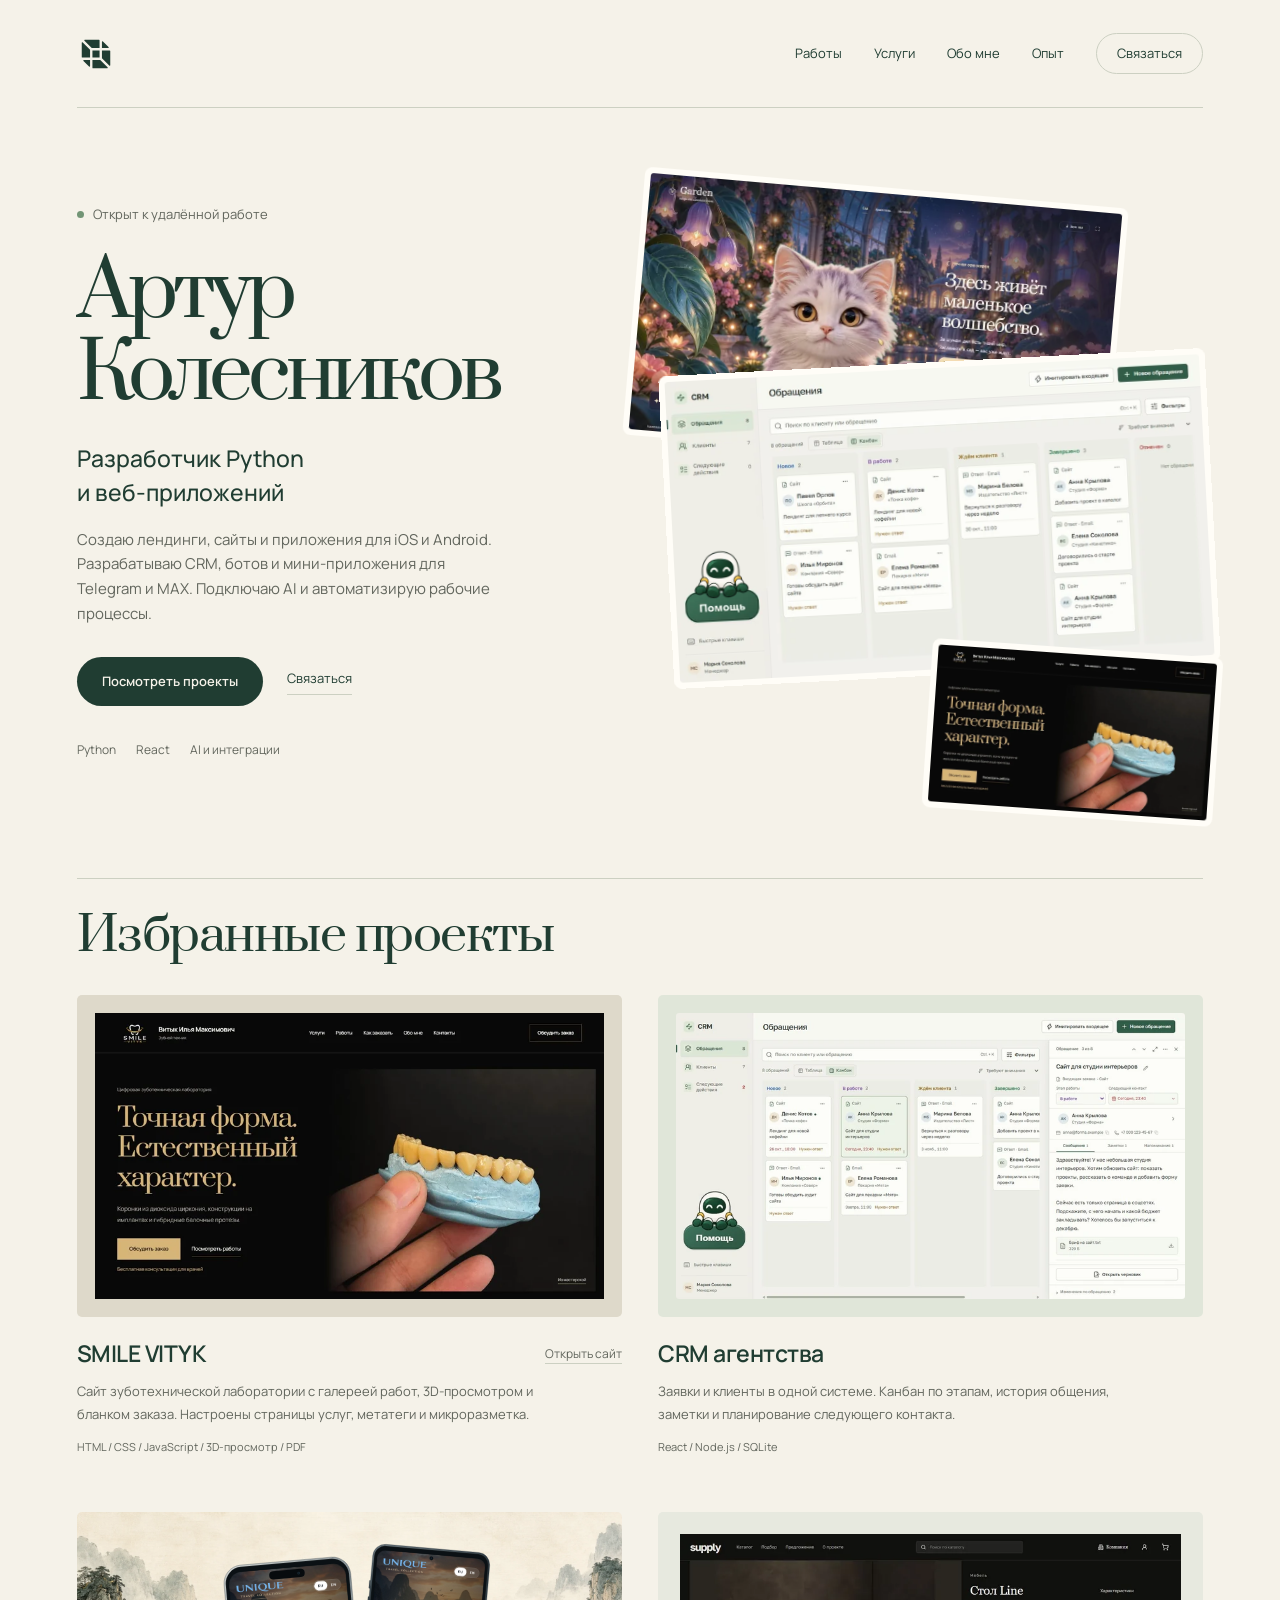
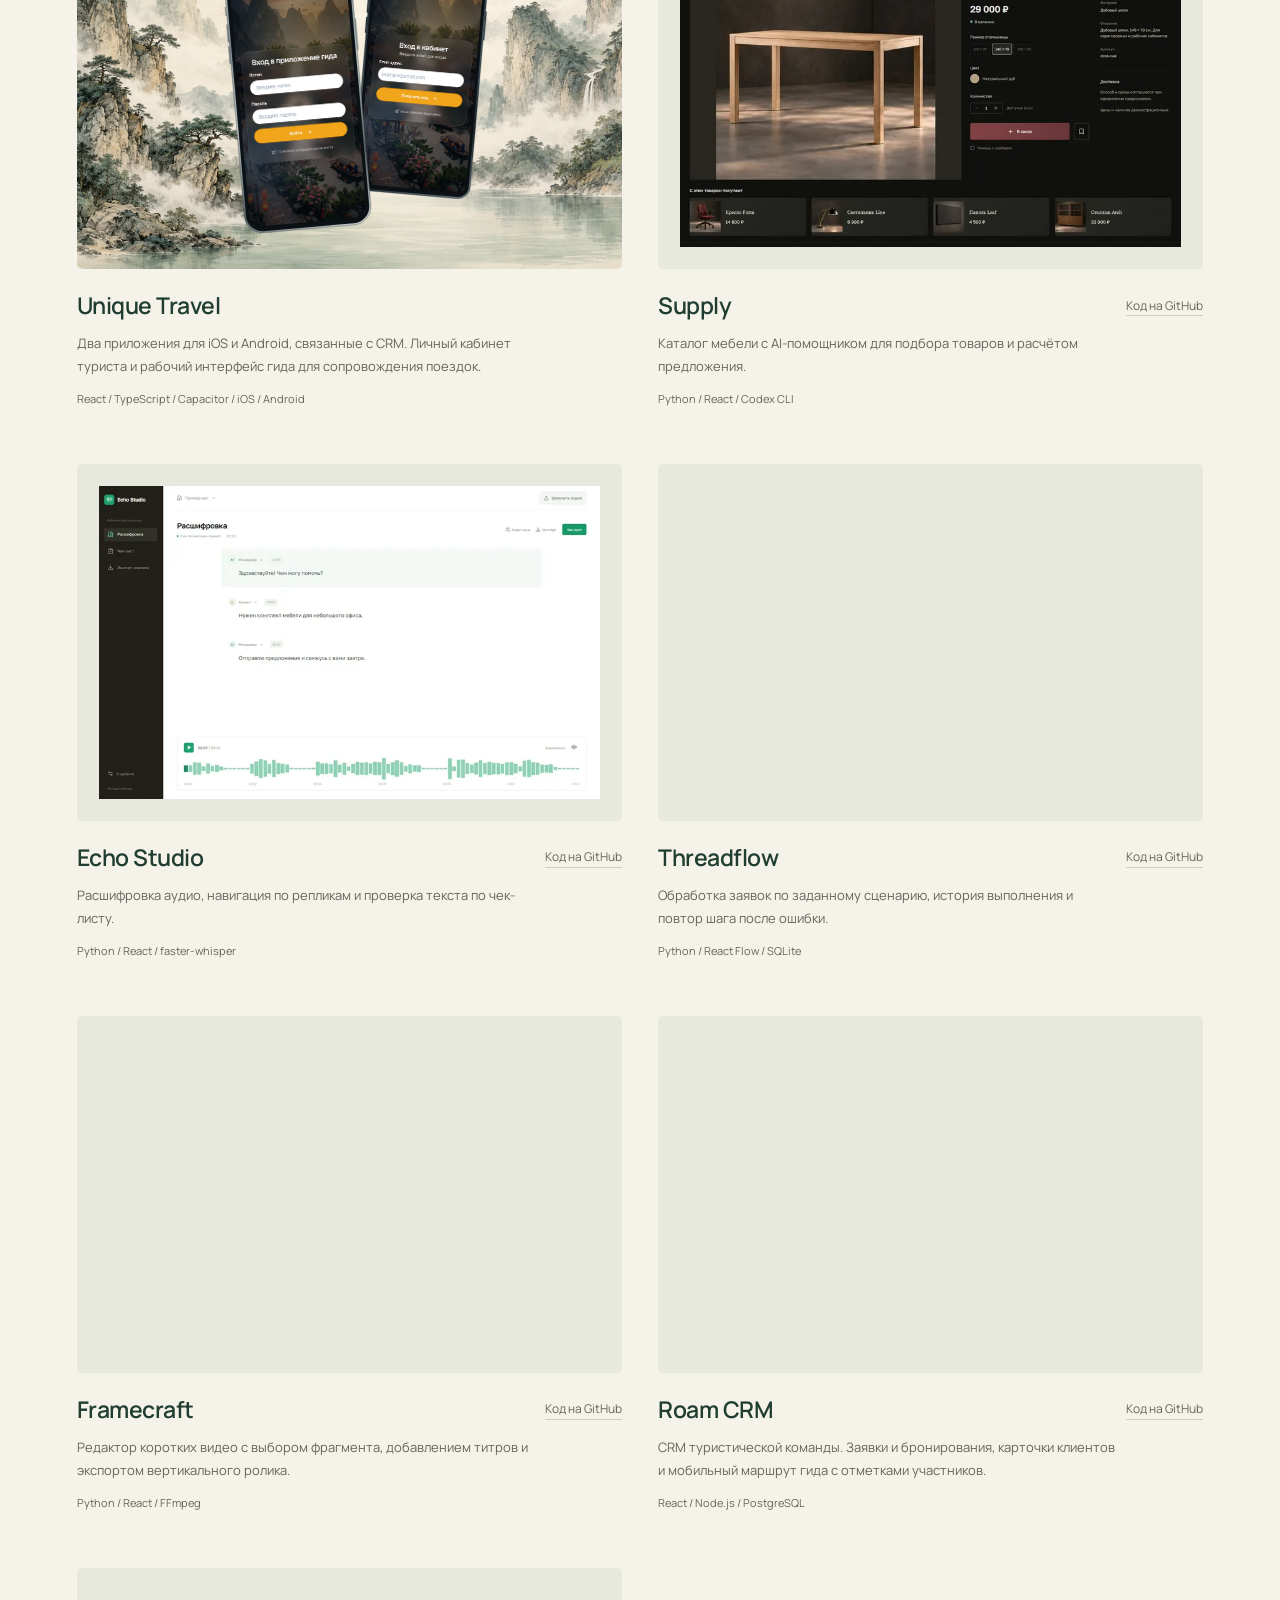
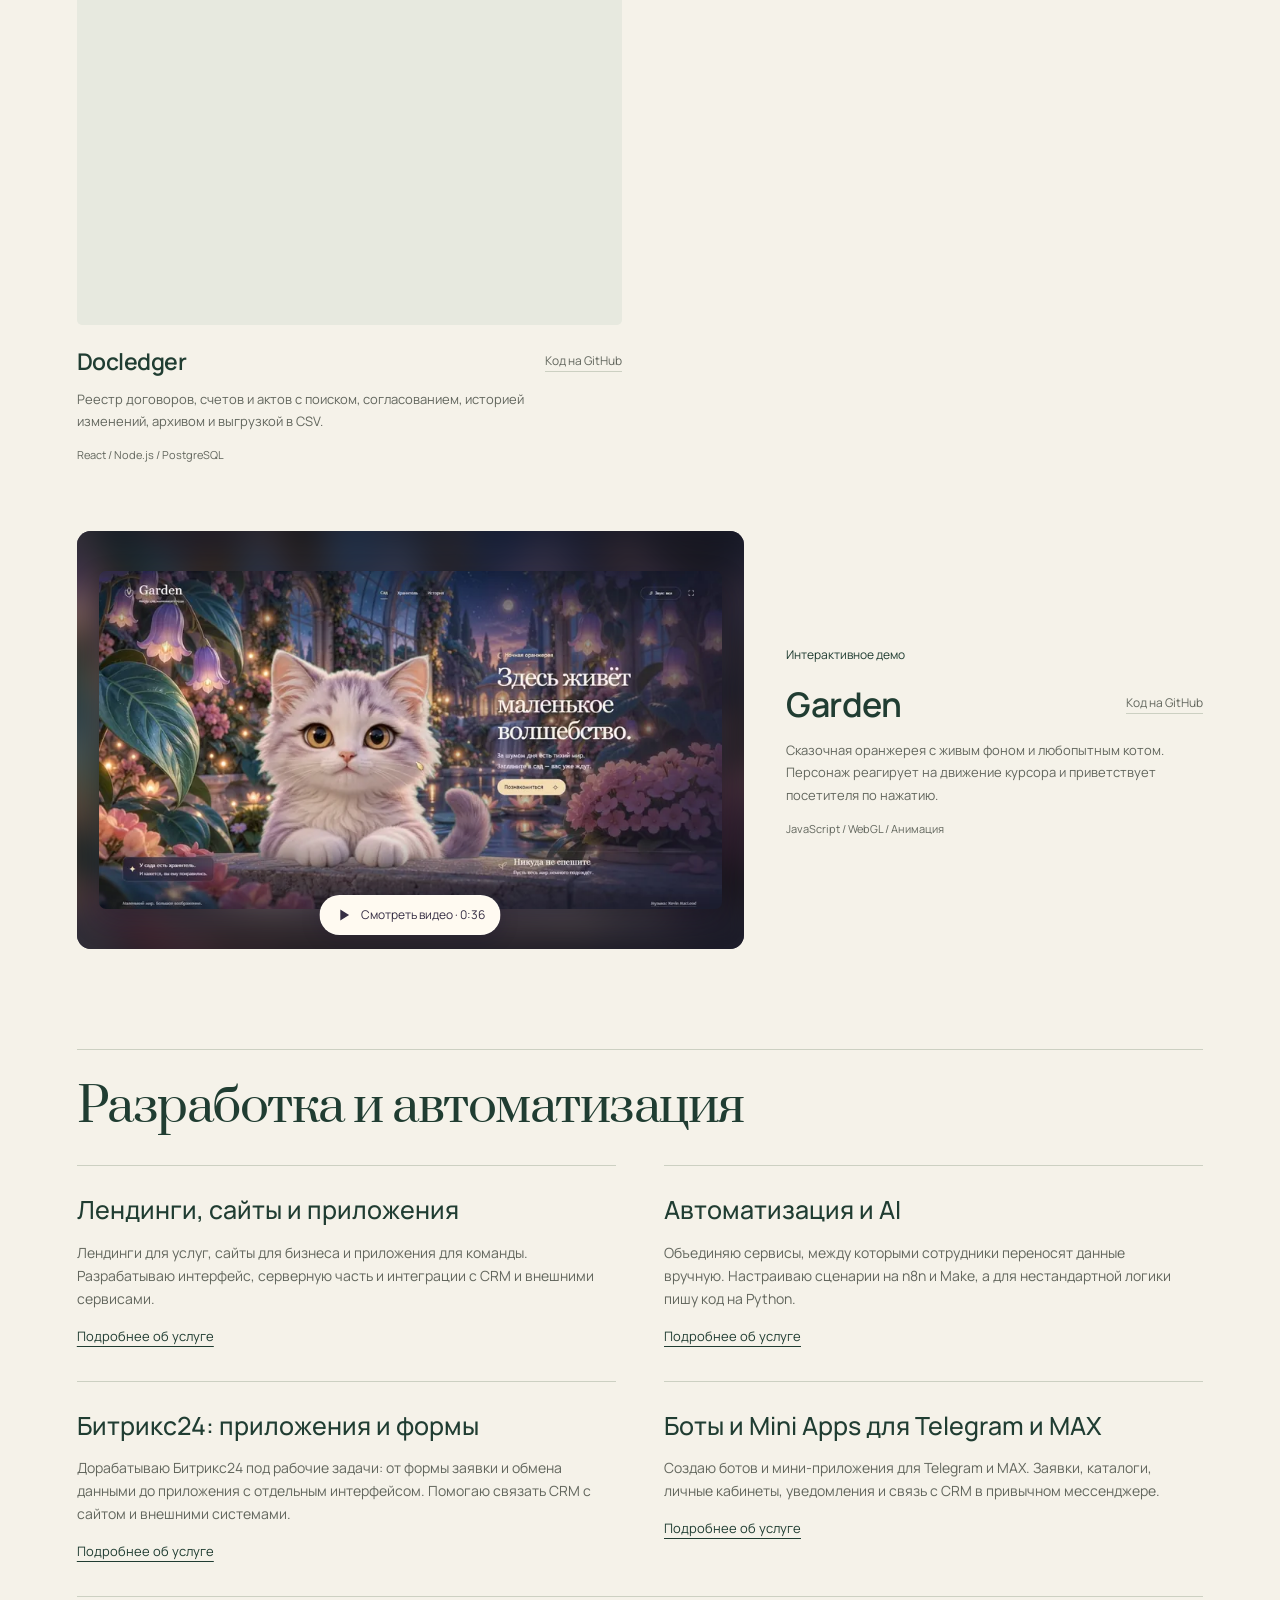
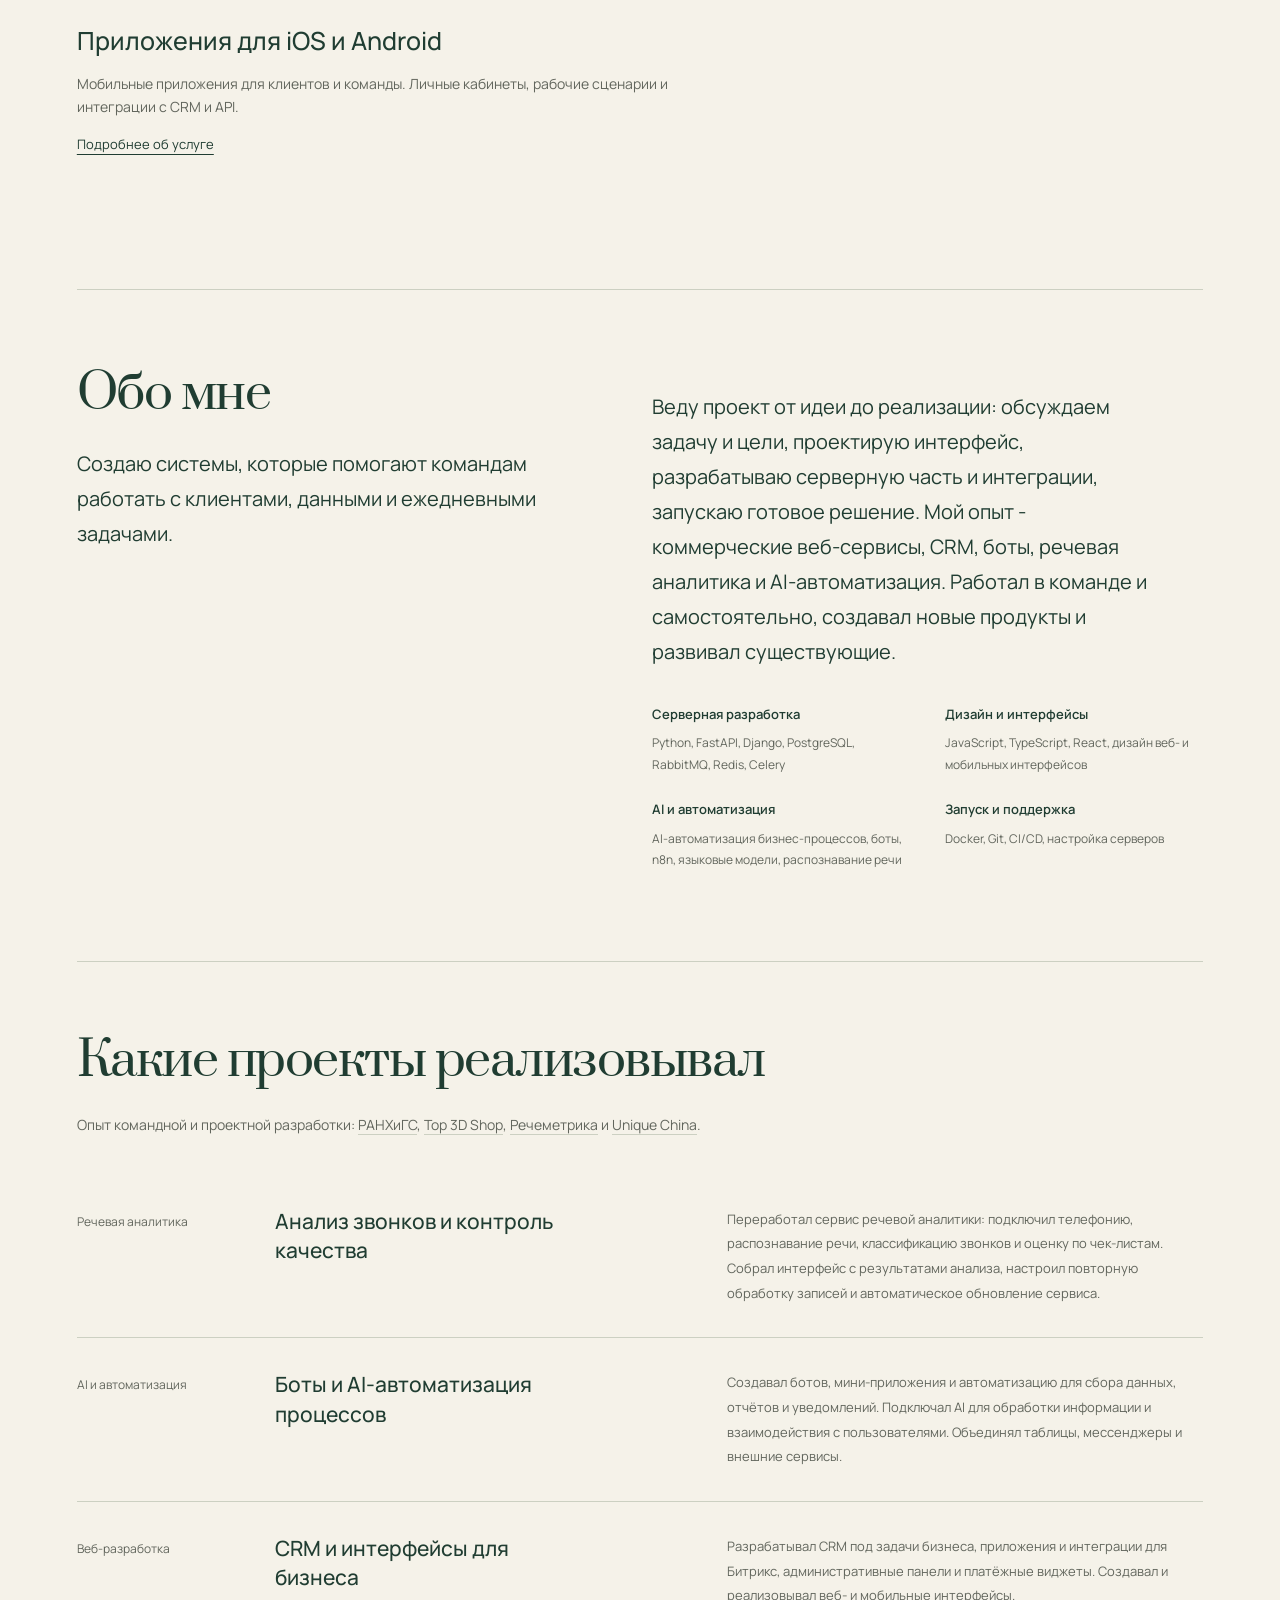
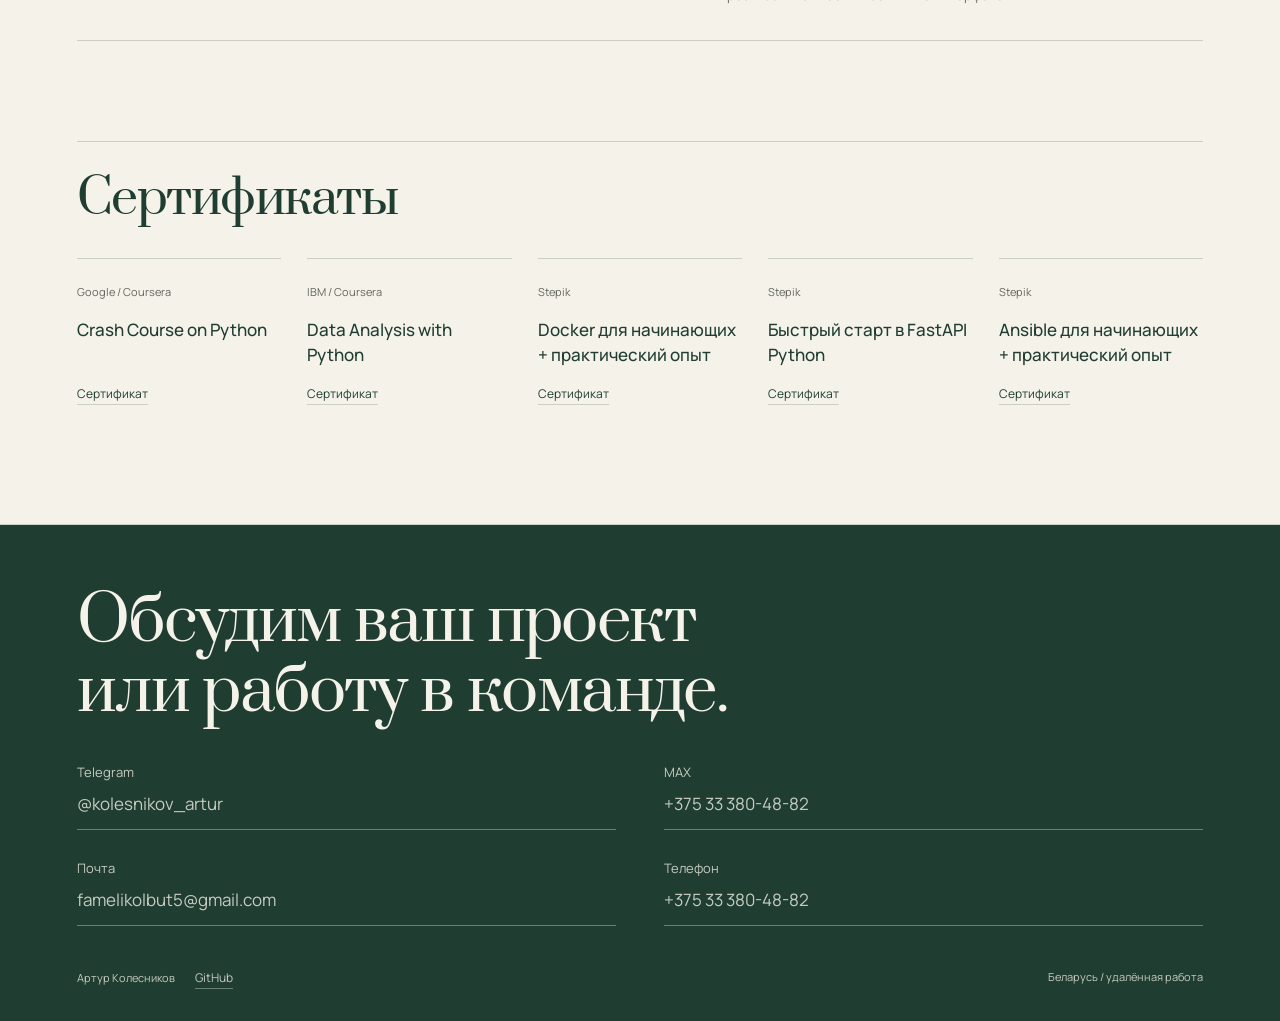
==== commit 13119d3a: "Reduce desktop hero name size" ====
--- a/index.html
+++ b/index.html
@@ -1,4 +1,4 @@
-<!doctype html><html lang="ru"><head><meta charset="utf-8"><meta name="viewport" content="width=device-width,initial-scale=1"><meta name="description" content="Лендинги, сайты, приложения для iOS и Android, CRM, боты и Mini Apps для Telegram и MAX. AI-интеграции и автоматизация бизнес-процессов."><title>Артур Колесников | Сайты, приложения, AI и автоматизация</title><link rel="preload" href="assets/font-0.woff2?v=0d569e9df2a9" as="font" type="font/woff2" crossorigin><link rel="preload" href="assets/font-10.woff2?v=0d48bd5856c9" as="font" type="font/woff2" crossorigin><link rel="preload" href="assets/font-1.woff2?v=2b5387e6212d" as="font" type="font/woff2" crossorigin><link rel="preload" href="assets/font-2.woff2?v=1e7b8f41f8db" as="font" type="font/woff2" crossorigin><link rel="stylesheet" href="/style.css?v=75d118772e36"><link rel="canonical" href="https://arturkolesnikov.online/"><meta property="og:type" content="website"><meta property="og:locale" content="ru_RU"><meta property="og:title" content="Артур Колесников | Сайты, приложения, AI и автоматизация"><meta property="og:description" content="Лендинги, сайты, приложения для iOS и Android, CRM, боты и Mini Apps для Telegram и MAX. AI-интеграции и автоматизация бизнес-процессов."><meta property="og:url" content="https://arturkolesnikov.online/"><meta property="og:image" content="https://arturkolesnikov.online/assets/agency-crm-1200.webp?v=4243671e2fd0"><meta property="og:image:width" content="1200"><meta property="og:image:height" content="720"><meta name="twitter:card" content="summary_large_image"><meta name="twitter:image" content="https://arturkolesnikov.online/assets/agency-crm-1200.webp?v=4243671e2fd0"><script type="application/ld+json">{"@context": "https://schema.org", "@graph": [{"@type": "Person", "@id": "https://arturkolesnikov.online/#person", "name": "Артур Колесников", "url": "https://arturkolesnikov.online/", "jobTitle": "Разработчик Python и веб-приложений", "email": "famelikolbut5@gmail.com", "telephone": "+375333804882", "sameAs": ["https://t.me/kolesnikov_artur", "https://github.com/famelikolbut5"]}, {"@type": "WebPage", "@id": "https://arturkolesnikov.online/#page", "url": "https://arturkolesnikov.online/", "name": "Артур Колесников | Сайты, приложения, AI и автоматизация", "description": "Лендинги, сайты, приложения для iOS и Android, CRM, боты и Mini Apps для Telegram и MAX. AI-интеграции и автоматизация бизнес-процессов.", "inLanguage": "ru", "author": {"@id": "https://arturkolesnikov.online/#person"}}]}</script><link rel="icon" type="image/svg+xml" href="/favicon.svg?v=589c7e2dc42a"><link rel="icon" sizes="16x16 32x32 48x48" href="/favicon.ico?v=c2b1cb429086"><noscript><style>.project-grid img[data-src]{display:none!important}.mobile-app-cover[data-lazy-background]{background-image:url(assets/unique-travel-background.webp)!important}</style></noscript></head><body class="atelier"><div class="wrap"><nav><a class="brand lettermark" href="#" aria-label="Наверх"><img src="/assets/logo-code.svg?v=ad45746a8798" alt="" width="38" height="38"></a><div class="navigation"><a href="#work">Работы</a><a href="#services">Услуги</a><a href="#about">Обо мне</a><a href="#experience">Опыт</a><a class="nav-contact" href="#contact">Связаться</a></div></nav><main><section class="hero"><div class="hero-copy"><p class="available">Открыт к удалённой работе</p><h1>Артур<br>Колесников</h1><p class="role">Разработчик Python<br>и веб-приложений</p><p class="intro">Создаю лендинги, сайты и приложения для iOS и Android. Разрабатываю CRM, ботов и мини-приложения для Telegram и MAX. Подключаю AI и автоматизирую рабочие процессы.</p><div class="actions"><a class="primary" href="#work">Посмотреть проекты</a><a class="secondary" href="#contact">Связаться</a></div><div class="tools"><span>Python</span><span>React</span><span>AI и интеграции</span></div></div><div class="hero-stage" aria-label="Три проекта Артура Колесникова"><button class="side-shot hero-project" data-work="garden" aria-label="Посмотреть Garden с котом"><img srcset="assets/garden-480.webp 480w, assets/garden-800.webp 800w, assets/garden-1200.webp 1200w" sizes="(max-width:600px) 90vw, (max-width:900px) 80vw, 48vw" fetchpriority="high" src="assets/garden-800.webp" alt="Garden, интерактивная оранжерея с котом" width="1910" height="1038" decoding="async"></button><button class="main-shot hero-project" data-work="agency-crm" aria-label="Посмотреть CRM с анимированным помощником"><span class="crm-screen"><img srcset="assets/agency-crm-motion-480.webp 480w, assets/agency-crm-motion-800.webp 800w, assets/agency-crm-motion-1200.webp 1200w" sizes="(max-width:600px) 90vw, (max-width:900px) 80vw, 48vw" fetchpriority="high" src="assets/agency-crm-motion-800.webp" alt="CRM агентства с канбаном и анимированным помощником Бипом" width="1280" height="720" decoding="async"><span class="bip-frame"><img class="bip-preview" src="assets/bip-still.webp?v=73e628c5a980" data-animation="assets/bip-preview.webp?v=f96472ee8164" alt="" width="1280" height="720" fetchpriority="low" decoding="async"></span></span></button><button class="small-shot hero-project" data-work="smile-vityk" aria-label="Посмотреть сайт SMILE VITYK"><img srcset="assets/smile-vityk-480.webp 480w, assets/smile-vityk-800.webp 800w, assets/smile-vityk-1200.webp 1200w" sizes="(max-width:600px) 90vw, (max-width:900px) 80vw, 48vw" src="assets/smile-vityk-800.webp" alt="Сайт зубного техника Ильи Витыка" width="1280" height="720" decoding="async"></button></div></section><section class="works" id="work"><div class="work-heading"><h2>Избранные проекты</h2></div><div class="project-grid"><article class="project project-smile-vityk">
+<!doctype html><html lang="ru"><head><meta charset="utf-8"><meta name="viewport" content="width=device-width,initial-scale=1"><meta name="description" content="Лендинги, сайты, приложения для iOS и Android, CRM, боты и Mini Apps для Telegram и MAX. AI-интеграции и автоматизация бизнес-процессов."><title>Артур Колесников | Сайты, приложения, AI и автоматизация</title><link rel="preload" href="assets/font-0.woff2?v=0d569e9df2a9" as="font" type="font/woff2" crossorigin><link rel="preload" href="assets/font-10.woff2?v=0d48bd5856c9" as="font" type="font/woff2" crossorigin><link rel="preload" href="assets/font-1.woff2?v=2b5387e6212d" as="font" type="font/woff2" crossorigin><link rel="preload" href="assets/font-2.woff2?v=1e7b8f41f8db" as="font" type="font/woff2" crossorigin><link rel="stylesheet" href="/style.css?v=5b391407db62"><link rel="canonical" href="https://arturkolesnikov.online/"><meta property="og:type" content="website"><meta property="og:locale" content="ru_RU"><meta property="og:title" content="Артур Колесников | Сайты, приложения, AI и автоматизация"><meta property="og:description" content="Лендинги, сайты, приложения для iOS и Android, CRM, боты и Mini Apps для Telegram и MAX. AI-интеграции и автоматизация бизнес-процессов."><meta property="og:url" content="https://arturkolesnikov.online/"><meta property="og:image" content="https://arturkolesnikov.online/assets/agency-crm-1200.webp?v=4243671e2fd0"><meta property="og:image:width" content="1200"><meta property="og:image:height" content="720"><meta name="twitter:card" content="summary_large_image"><meta name="twitter:image" content="https://arturkolesnikov.online/assets/agency-crm-1200.webp?v=4243671e2fd0"><script type="application/ld+json">{"@context": "https://schema.org", "@graph": [{"@type": "Person", "@id": "https://arturkolesnikov.online/#person", "name": "Артур Колесников", "url": "https://arturkolesnikov.online/", "jobTitle": "Разработчик Python и веб-приложений", "email": "famelikolbut5@gmail.com", "telephone": "+375333804882", "sameAs": ["https://t.me/kolesnikov_artur", "https://github.com/famelikolbut5"]}, {"@type": "WebPage", "@id": "https://arturkolesnikov.online/#page", "url": "https://arturkolesnikov.online/", "name": "Артур Колесников | Сайты, приложения, AI и автоматизация", "description": "Лендинги, сайты, приложения для iOS и Android, CRM, боты и Mini Apps для Telegram и MAX. AI-интеграции и автоматизация бизнес-процессов.", "inLanguage": "ru", "author": {"@id": "https://arturkolesnikov.online/#person"}}]}</script><link rel="icon" type="image/svg+xml" href="/favicon.svg?v=589c7e2dc42a"><link rel="icon" sizes="16x16 32x32 48x48" href="/favicon.ico?v=c2b1cb429086"><noscript><style>.project-grid img[data-src]{display:none!important}.mobile-app-cover[data-lazy-background]{background-image:url(assets/unique-travel-background.webp)!important}</style></noscript></head><body class="atelier"><div class="wrap"><nav><a class="brand lettermark" href="#" aria-label="Наверх"><img src="/assets/logo-code.svg?v=ad45746a8798" alt="" width="38" height="38"></a><div class="navigation"><a href="#work">Работы</a><a href="#services">Услуги</a><a href="#about">Обо мне</a><a href="#experience">Опыт</a><a class="nav-contact" href="#contact">Связаться</a></div></nav><main><section class="hero"><div class="hero-copy"><p class="available">Открыт к удалённой работе</p><h1>Артур<br>Колесников</h1><p class="role">Разработчик Python<br>и веб-приложений</p><p class="intro">Создаю лендинги, сайты и приложения для iOS и Android. Разрабатываю CRM, ботов и мини-приложения для Telegram и MAX. Подключаю AI и автоматизирую рабочие процессы.</p><div class="actions"><a class="primary" href="#work">Посмотреть проекты</a><a class="secondary" href="#contact">Связаться</a></div><div class="tools"><span>Python</span><span>React</span><span>AI и интеграции</span></div></div><div class="hero-stage" aria-label="Три проекта Артура Колесникова"><button class="side-shot hero-project" data-work="garden" aria-label="Посмотреть Garden с котом"><img srcset="assets/garden-480.webp 480w, assets/garden-800.webp 800w, assets/garden-1200.webp 1200w" sizes="(max-width:600px) 90vw, (max-width:900px) 80vw, 48vw" fetchpriority="high" src="assets/garden-800.webp" alt="Garden, интерактивная оранжерея с котом" width="1910" height="1038" decoding="async"></button><button class="main-shot hero-project" data-work="agency-crm" aria-label="Посмотреть CRM с анимированным помощником"><span class="crm-screen"><img srcset="assets/agency-crm-motion-480.webp 480w, assets/agency-crm-motion-800.webp 800w, assets/agency-crm-motion-1200.webp 1200w" sizes="(max-width:600px) 90vw, (max-width:900px) 80vw, 48vw" fetchpriority="high" src="assets/agency-crm-motion-800.webp" alt="CRM агентства с канбаном и анимированным помощником Бипом" width="1280" height="720" decoding="async"><span class="bip-frame"><img class="bip-preview" src="assets/bip-still.webp?v=73e628c5a980" data-animation="assets/bip-preview.webp?v=f96472ee8164" alt="" width="1280" height="720" fetchpriority="low" decoding="async"></span></span></button><button class="small-shot hero-project" data-work="smile-vityk" aria-label="Посмотреть сайт SMILE VITYK"><img srcset="assets/smile-vityk-480.webp 480w, assets/smile-vityk-800.webp 800w, assets/smile-vityk-1200.webp 1200w" sizes="(max-width:600px) 90vw, (max-width:900px) 80vw, 48vw" src="assets/smile-vityk-800.webp" alt="Сайт зубного техника Ильи Витыка" width="1280" height="720" decoding="async"></button></div></section><section class="works" id="work"><div class="work-heading"><h2>Избранные проекты</h2></div><div class="project-grid"><article class="project project-smile-vityk">
 <button class="work-image dental-cover" data-work="smile-vityk" aria-label="Посмотреть проект SMILE VITYK"><img data-srcset="assets/smile-vityk-480.webp 480w, assets/smile-vityk-800.webp 800w, assets/smile-vityk-1200.webp 1200w" sizes="(max-width:600px) 90vw, (max-width:900px) 80vw, 48vw" src="data:image/svg+xml,%3Csvg xmlns=%22http://www.w3.org/2000/svg%22 width=%221280%22 height=%22720%22/%3E" data-src="assets/smile-vityk-800.webp" alt="Сайт зуботехнической лаборатории SMILE VITYK" width="1280" height="720" decoding="async" loading="lazy"><noscript><img srcset="assets/smile-vityk-480.webp 480w, assets/smile-vityk-800.webp 800w, assets/smile-vityk-1200.webp 1200w" sizes="(max-width:600px) 90vw, (max-width:900px) 80vw, 48vw" src="assets/smile-vityk-800.webp" alt="Сайт зуботехнической лаборатории SMILE VITYK" width="1280" height="720" decoding="async" loading="lazy"></noscript></button>
 <div class="project-copy"><div class="project-heading"><h3>SMILE VITYK</h3><a href="https://smilevityk.by/" target="_blank" rel="noopener noreferrer">Открыть сайт</a></div><p>Сайт зуботехнической лаборатории с галереей работ, 3D-просмотром и бланком заказа. Настроены страницы услуг, метатеги и микроразметка.</p><p class="stack">HTML / CSS / JavaScript / 3D-просмотр / PDF</p></div>
 </article>
--- a/style.css
+++ b/style.css
@@ -98,7 +98,7 @@
 }
 
 *{box-sizing:border-box}html{scroll-behavior:smooth;scrollbar-width:none}*::-webkit-scrollbar{display:none}body{margin:0;background:var(--paper);color:var(--ink);font-family:var(--body);font-size:15px;line-height:1.65}a{color:inherit;text-decoration:none}button{font:inherit;color:inherit;cursor:pointer}button,a{touch-action:manipulation}button:focus-visible,a:focus-visible{outline:3px solid var(--accent);outline-offset:5px}p,h1,h2,h3{margin:0}img{display:block;max-width:100%;height:auto}button{border:0;background:transparent}::selection{background:var(--accent);color:var(--paper)}.wrap{max-width:1440px;margin:auto;padding:0 6vw}nav{height:108px;display:flex;align-items:center;justify-content:space-between;gap:35px}.brand{font-size:18px;font-weight:800;letter-spacing:-.5px}.navigation{display:flex;align-items:center;gap:32px;font-size:13px}.navigation a:hover{color:var(--accent)}.nav-contact{border:1px solid var(--line);padding:9px 20px;border-radius:24px}.available{font-size:13px;display:flex;align-items:center;gap:9px;color:var(--muted)}.available:before{content:"";width:7px;height:7px;border-radius:50%;background:#729575}.hero{position:relative}.hero h1{font-family:var(--display);font-weight:400;letter-spacing:-5px;line-height:1.05}.role{font-size:23px;line-height:1.5;font-weight:500}.intro{color:var(--muted);font-size:15px;max-width:430px;margin-top:18px}.actions{display:flex;align-items:center;gap:24px;margin-top:30px}.primary{display:inline-flex;align-items:center;justify-content:center;background:var(--accent);color:var(--paper);border-radius:30px;padding:14px 25px;font-size:13px;font-weight:600}.secondary{font-size:13px;border-bottom:1px solid var(--line);padding-bottom:4px}.tools{display:flex;gap:20px;color:var(--muted);font-size:12px;margin-top:34px}.work-heading{display:flex;justify-content:space-between;align-items:baseline;margin-bottom:30px;gap:25px}.work-heading h2,.section-heading{font:400 48px/1.2 var(--display);letter-spacing:-1.5px}.work-heading p{font-size:13px;color:var(--muted)}.works{padding:70px 0 100px}.project-grid{display:grid;grid-template-columns:1fr 1fr;gap:55px 36px}.project{min-width:0}.work-image{display:block;width:100%;padding:0;overflow:hidden;background:var(--panel);border-radius:var(--radius)}.work-image img{width:100%;aspect-ratio:1.6;object-fit:contain;transition:transform .4s}.work-image:hover img{transform:scale(1.025)}.project-heading{display:flex;justify-content:space-between;align-items:center;margin-top:18px}.project h3{font-size:23px;letter-spacing:-.5px;font-weight:600}.project-heading a{font-size:12px;color:var(--muted);border-bottom:1px solid var(--line)}.project p{font-size:13px;line-height:1.75;max-width:460px;color:var(--muted);margin-top:7px}.project .stack{font-size:11px;margin-top:12px}.about{padding:75px 0 90px;border-top:1px solid var(--line);display:grid;grid-template-columns:1fr 1.2fr;gap:9vw}.about-copy{font-size:20px;line-height:1.75;margin-top:24px;max-width:500px}.skills{display:grid;grid-template-columns:1fr 1fr;gap:24px 36px;margin-top:35px}.skills h3{font-size:13px;font-weight:600;margin-bottom:7px}.skills p{font-size:12px;color:var(--muted);line-height:1.8}.experience{border-top:1px solid var(--line);padding:70px 0 100px}.experience-list{margin-top:38px}.job{display:grid;grid-template-columns:150px 1fr 1.15fr;gap:45px;padding:28px 0;border-bottom:1px solid var(--line)}.job time{color:var(--muted);font-size:12px;padding-top:6px}.job h3{font-size:19px;font-weight:500}.job small{font-size:12px;color:var(--muted)}.job p{font-size:13px;color:var(--muted);max-width:460px}.contact{padding:80px 0 60px;border-top:1px solid var(--line)}.contact h2{font:400 66px/1.2 var(--display);letter-spacing:-2px;max-width:760px}.contact-links{display:flex;gap:35px;margin-top:30px;font-size:17px}.contact-links a{border-bottom:1px solid var(--line)}footer{display:flex;justify-content:space-between;margin-top:80px;color:var(--muted);font-size:11px}.hero-stage img{box-shadow:0 18px 60px #0002;border-radius:7px}.hero-stage button{padding:0}.showcase-tabs{display:flex;gap:12px;flex-wrap:wrap}.showcase-tabs button{padding:9px 16px;border:1px solid var(--line);border-radius:22px;font-size:12px;color:var(--muted)}.showcase-tabs button[aria-selected=true]{background:var(--accent);color:var(--paper);border-color:var(--accent)}.screen-note{display:flex;justify-content:space-between;font-size:12px;color:var(--muted);margin-top:15px}.viewer{padding:0;border:1px solid var(--line);background:var(--paper);color:var(--ink);border-radius:12px;width:min(1200px,94vw);max-height:92vh;overflow:auto}.viewer::backdrop{background:#10131bcb;backdrop-filter:blur(7px)}.viewer header{display:flex;align-items:center;justify-content:space-between;padding:22px 28px}.viewer h2{font-size:22px}.viewer .close{width:38px;height:38px;flex-shrink:0;display:grid;place-items:center;padding:0;line-height:1;border-radius:50%;background:var(--panel)}.viewer .close svg{display:block}.viewer>img{width:100%}.viewer-info{padding:22px 28px;display:flex;justify-content:space-between;align-items:center;gap:30px}.viewer-info p{font-size:14px;color:var(--muted)}.hero{animation:arrive .75s ease-out both}@keyframes arrive{from{opacity:0;transform:translateY(12px)}to{opacity:1;transform:none}}
-.atelier{--paper:#f5f2e9;--ink:#203d32;--accent:#203d32;--muted:#697269;--line:#ccd0c2;--panel:#dfe4d7;--body:'Manrope',sans-serif;--display:'Prata',serif;--radius:5px}.atelier .hero{display:grid;grid-template-columns:1fr 1.1fr;gap:38px;min-height:600px;padding-top:48px;align-items:center}.atelier .hero h1{font-size:clamp(65px,6.7vw,110px);margin:26px 0 25px}.atelier .hero-stage{height:480px;position:relative}.atelier .main-shot{position:absolute;right:0;top:100px;width:92%;transform:rotate(-3deg)}.atelier .side-shot{position:absolute;left:-8px;top:0;width:58%;transform:rotate(5deg)}.atelier .small-shot{position:absolute;right:14px;bottom:0;width:62%;transform:rotate(4deg)}.atelier .hero-stage img{border:7px solid #fffdf7;box-shadow:0 22px 55px #3e45352a}.atelier .work-heading{padding-top:28px;border-top:1px solid var(--line)}.atelier .work-image{padding:22px;background:#e7e9df}.atelier .contact{background:#203d32;color:#f5f2e9;padding:80px 6vw 50px;margin:0 -6vw}.atelier .contact footer,.atelier .contact a{color:#c5ccbf}.atelier .contact-links a{border-color:#678072}
+.atelier{--paper:#f5f2e9;--ink:#203d32;--accent:#203d32;--muted:#697269;--line:#ccd0c2;--panel:#dfe4d7;--body:'Manrope',sans-serif;--display:'Prata',serif;--radius:5px}.atelier .hero{display:grid;grid-template-columns:1fr 1.1fr;gap:38px;min-height:600px;padding-top:48px;align-items:center}.atelier .hero h1{font-size:clamp(65px,6.1vw,100px);margin:26px 0 25px}.atelier .hero-stage{height:480px;position:relative}.atelier .main-shot{position:absolute;right:0;top:100px;width:92%;transform:rotate(-3deg)}.atelier .side-shot{position:absolute;left:-8px;top:0;width:58%;transform:rotate(5deg)}.atelier .small-shot{position:absolute;right:14px;bottom:0;width:62%;transform:rotate(4deg)}.atelier .hero-stage img{border:7px solid #fffdf7;box-shadow:0 22px 55px #3e45352a}.atelier .work-heading{padding-top:28px;border-top:1px solid var(--line)}.atelier .work-image{padding:22px;background:#e7e9df}.atelier .contact{background:#203d32;color:#f5f2e9;padding:80px 6vw 50px;margin:0 -6vw}.atelier .contact footer,.atelier .contact a{color:#c5ccbf}.atelier .contact-links a{border-color:#678072}
 .graphite{--paper:#191c22;--ink:#edf0f4;--accent:#7995ee;--muted:#a1a9b6;--line:#343a44;--panel:#262c35;--body:'Onest',sans-serif;--display:'Onest',sans-serif;--radius:10px}.graphite nav{height:95px}.graphite .hero{padding-top:30px}.graphite .hero-top{display:flex;justify-content:space-between;align-items:center;gap:35px;margin-bottom:26px}.graphite .hero h1{font-size:clamp(78px,10.2vw,164px);font-weight:500;line-height:1.02;letter-spacing:-8px}.graphite .hero-copy{display:flex;align-items:flex-start;justify-content:space-between;gap:30px;margin-top:27px}.graphite .intro{margin:0;max-width:370px}.graphite .actions{margin:0}.graphite .hero-stage{margin-top:42px;background:#252b37;padding:30px 36px 0;overflow:hidden;max-height:460px;border-radius:14px}.graphite .hero-stage img{width:100%;box-shadow:none;border-radius:6px 6px 0 0}.graphite .showcase-tabs{margin-top:21px}.graphite .works{padding-top:95px}.graphite .work-image{padding:14px;background:#252b37}.graphite .contact h2{font-size:85px;max-width:950px}.graphite .primary{color:#192033}
 .gallery{--paper:#fbfcff;--ink:#1d2538;--accent:#2749d7;--muted:#727a8d;--line:#d9dfed;--panel:#e8edfa;--body:'Onest',sans-serif;--display:'Unbounded',sans-serif;--radius:0px}.gallery .hero{text-align:center;padding-top:42px}.gallery .available{justify-content:center}.gallery .hero h1{font-size:clamp(45px,5.75vw,92px);letter-spacing:-4px;font-weight:500;margin-top:24px;color:var(--accent)}.gallery .role{font-size:27px;margin-top:22px}.gallery .intro{max-width:570px;margin:17px auto 0}.gallery .actions{justify-content:center;margin-top:24px}.gallery .hero-stage{margin:48px -3vw 0;background:#e8edfa;padding:26px 60px 0;height:430px;overflow:hidden;border-radius:32px 32px 0 0}.gallery .hero-stage img{width:100%;box-shadow:0 16px 50px #3f528524;border-radius:10px}.gallery .showcase-tabs{justify-content:center;margin-top:25px}.gallery .work-heading h2,.gallery .section-heading{font-size:38px;letter-spacing:-1.5px}.gallery .project-grid{display:block}.gallery .project{display:grid;grid-template-columns:1.65fr 1fr;gap:65px;align-items:center;padding:36px 0;border-top:1px solid var(--line)}.gallery .project:nth-child(even){grid-template-columns:1fr 1.65fr}.gallery .project:nth-child(even) .work-image{order:2}.gallery .work-image{padding:16px;background:var(--panel);border-radius:14px}.gallery .project-heading{display:block;margin-top:0}.gallery .project-heading a{display:inline-block;margin-top:15px}.gallery .project h3{font-size:32px;font-weight:500}.gallery .project p{max-width:340px;font-size:14px}.gallery .contact h2{font-size:52px;max-width:980px;color:var(--accent)}.gallery .brand{color:var(--accent)}
 @media(max-width:900px){.wrap{padding:0 5vw}nav{height:85px}.navigation{gap:20px}.nav-contact{display:none}.atelier .hero{grid-template-columns:1fr;min-height:0;padding-top:20px}.atelier .hero h1{font-size:78px}.atelier .hero-stage{height:440px;max-width:650px;width:100%;margin:20px auto 0}.atelier .hero-copy{max-width:540px}.graphite .hero h1{font-size:100px;letter-spacing:-5px}.graphite .hero-copy{flex-wrap:wrap}.graphite .role{font-size:21px}.graphite .intro{max-width:330px}.graphite .hero-stage{padding:16px;max-height:350px}.gallery .hero h1{font-size:58px}.gallery .hero-stage{height:320px;padding:20px}.gallery .project,.gallery .project:nth-child(even){gap:30px;grid-template-columns:1.25fr 1fr}.gallery .project h3{font-size:24px}.about{gap:40px}.job{grid-template-columns:100px 1fr;gap:20px}.job p{grid-column:2}.contact h2,.graphite .contact h2{font-size:58px}.atelier .contact{margin:0 -5vw;padding-inline:5vw}}
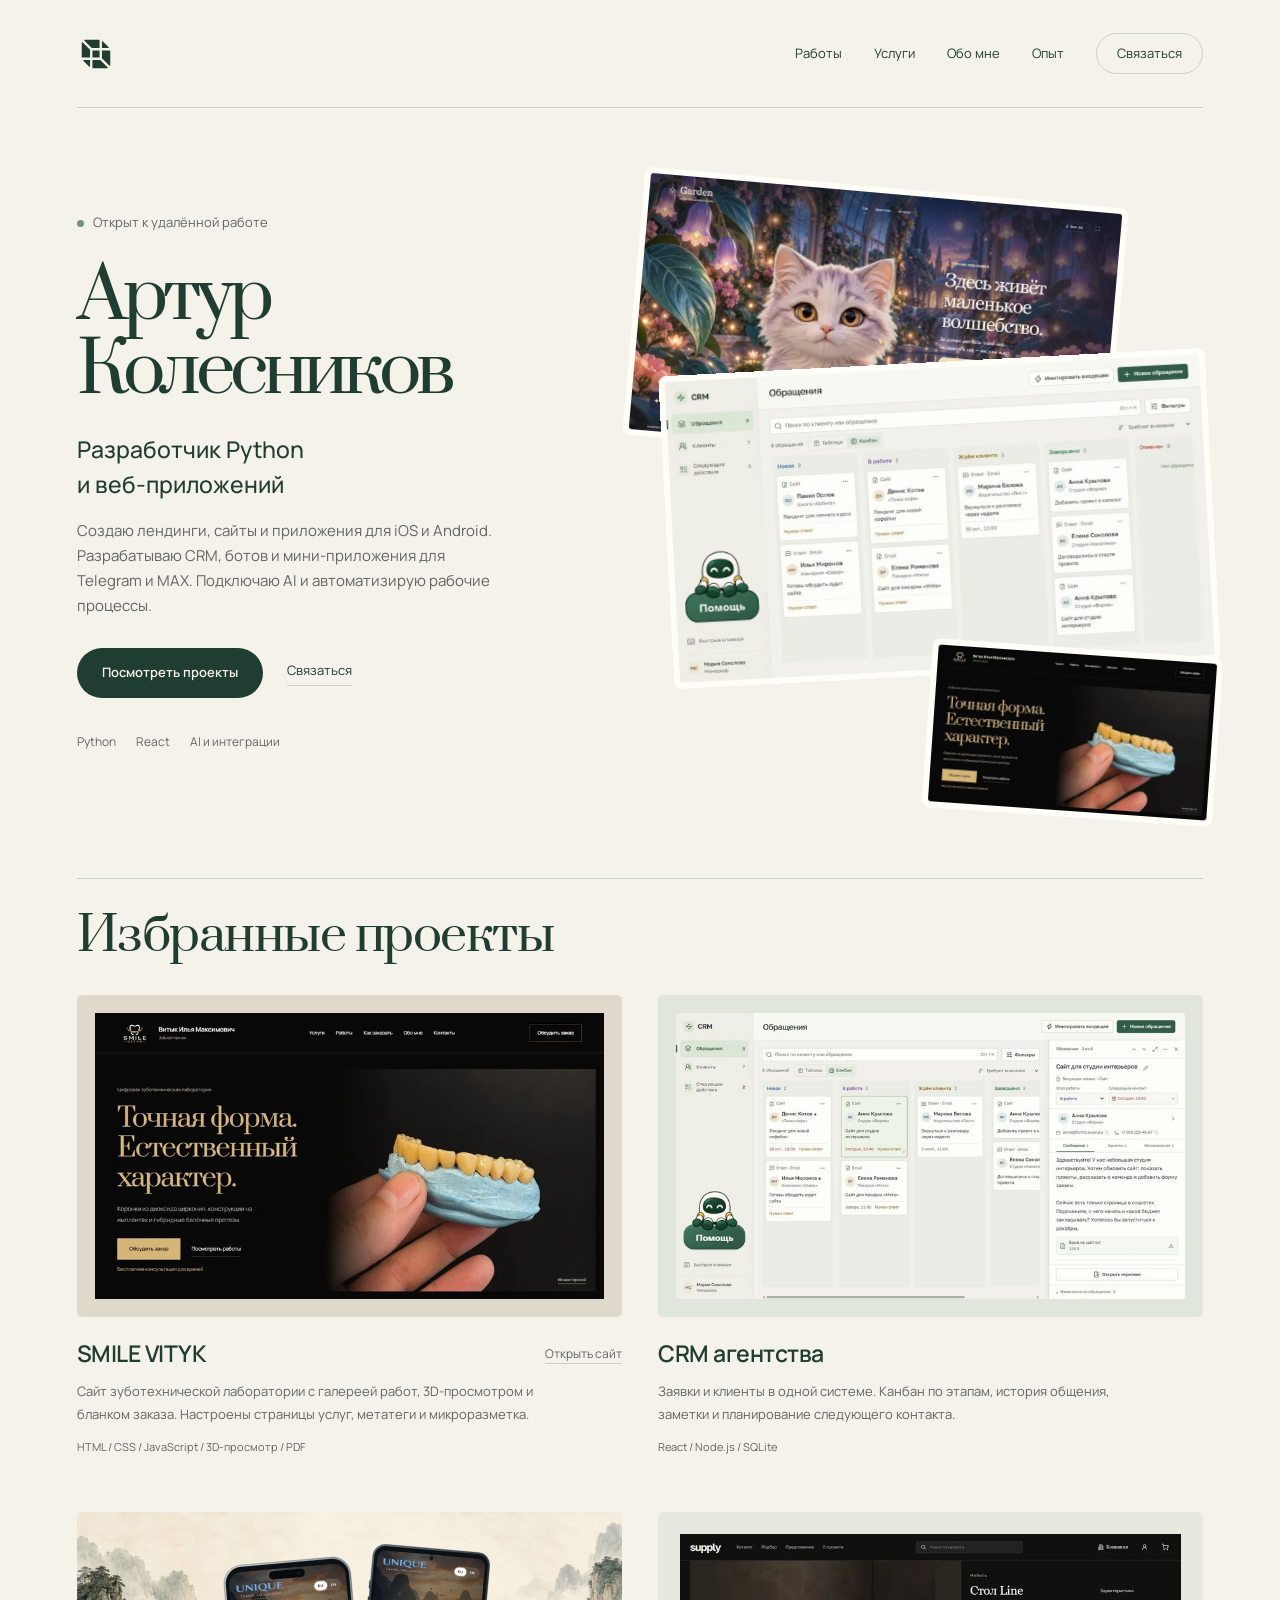
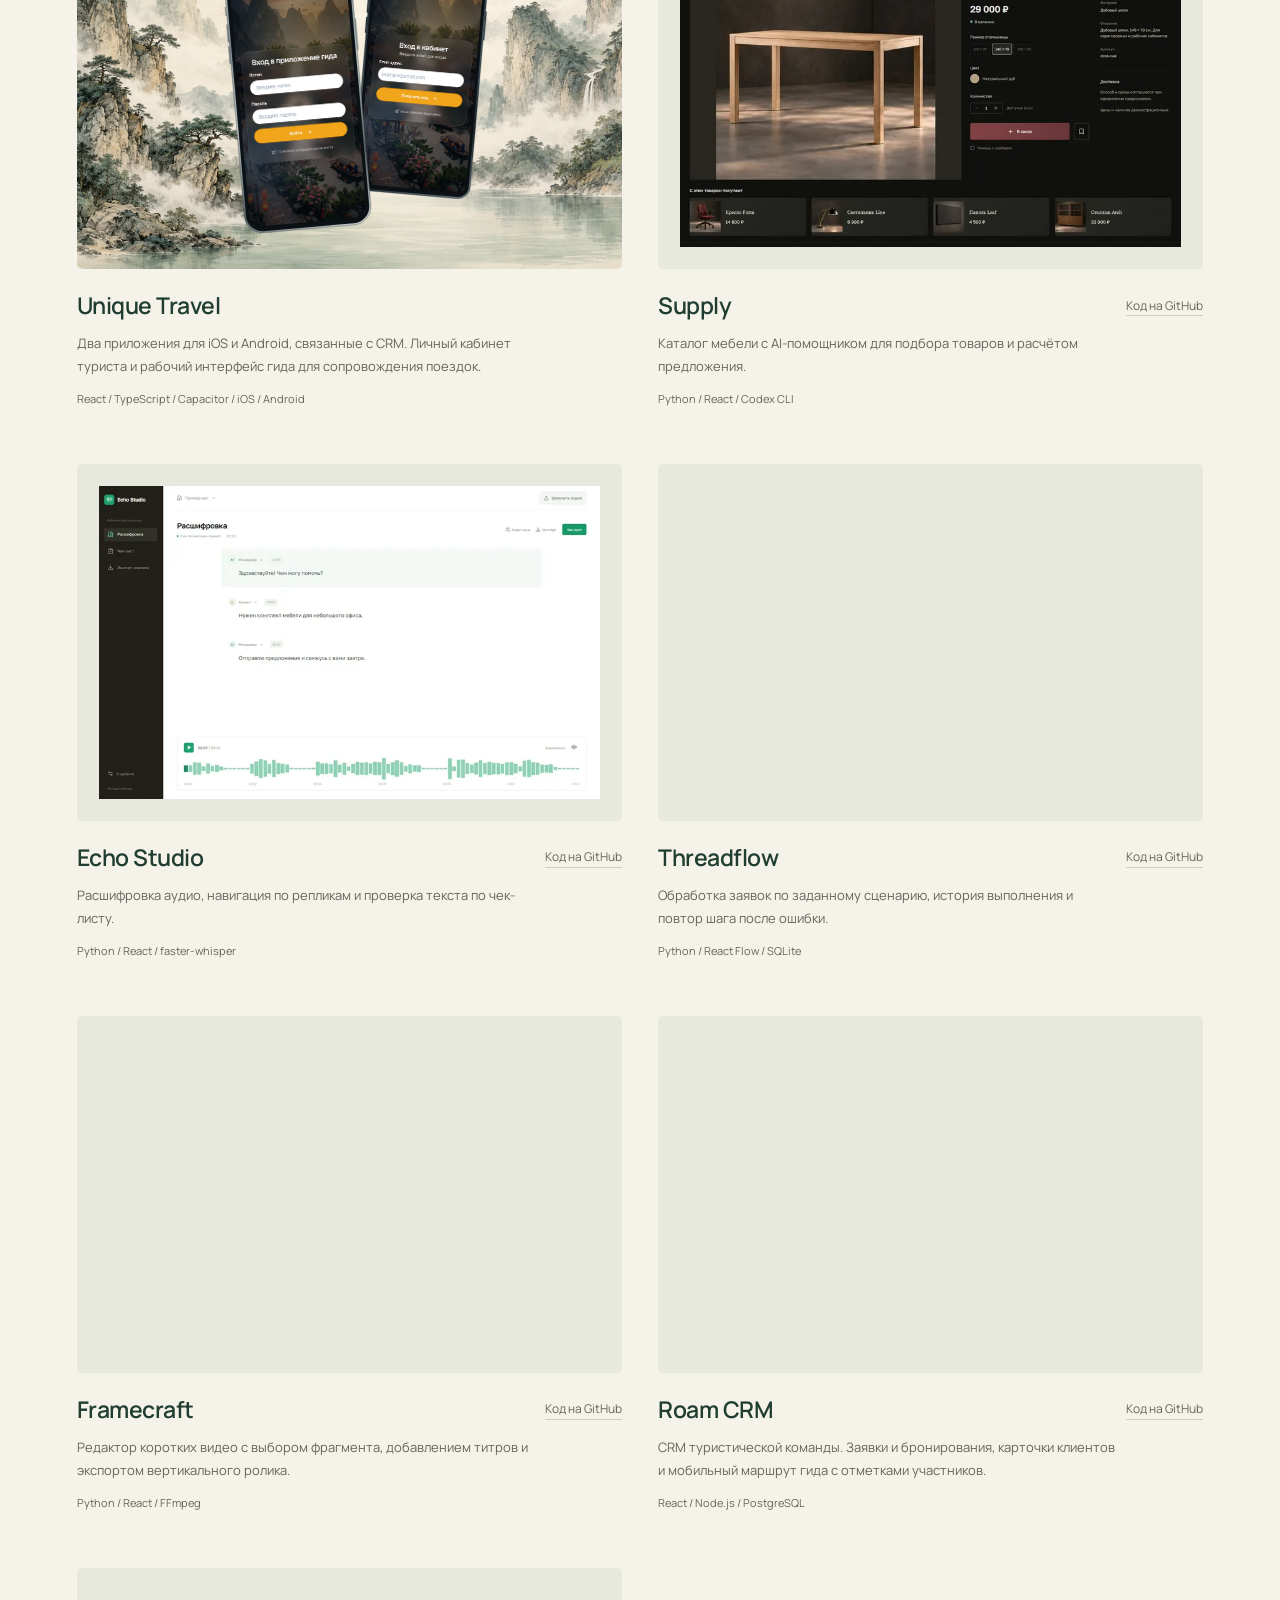
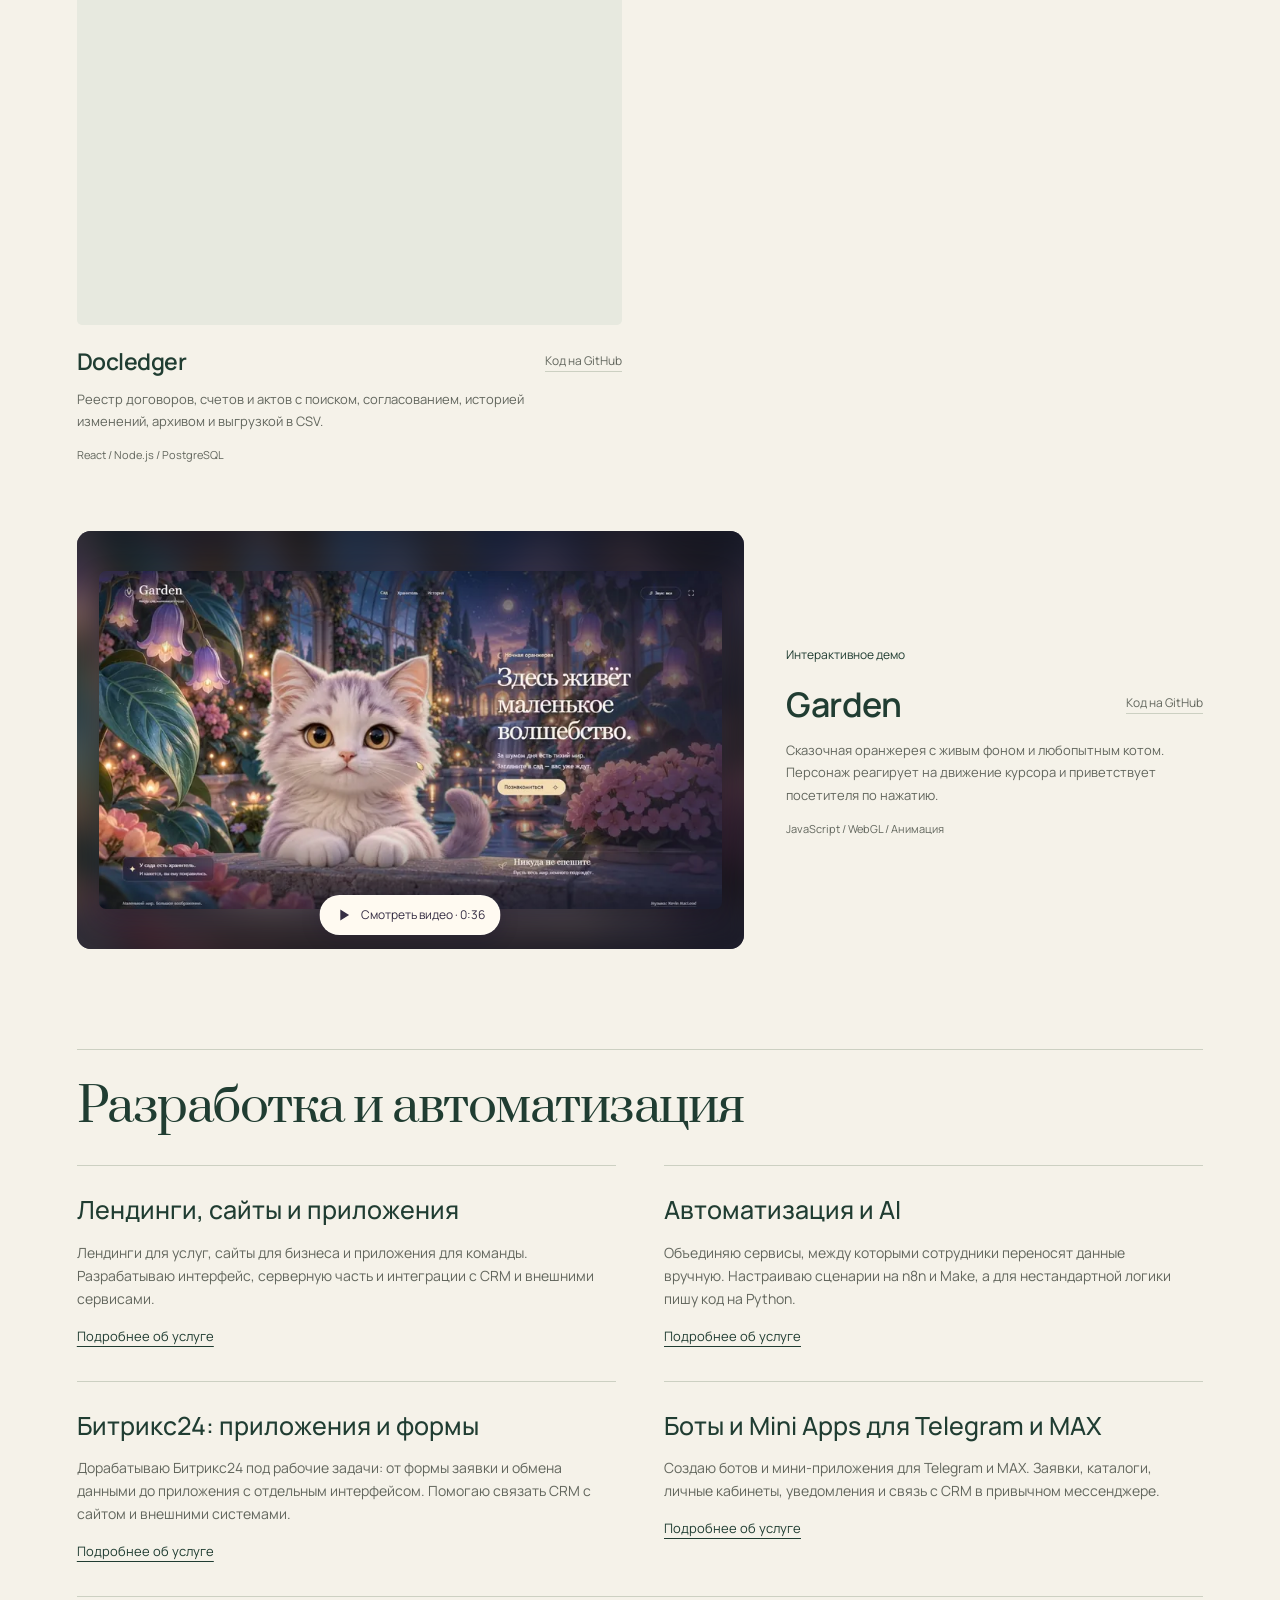
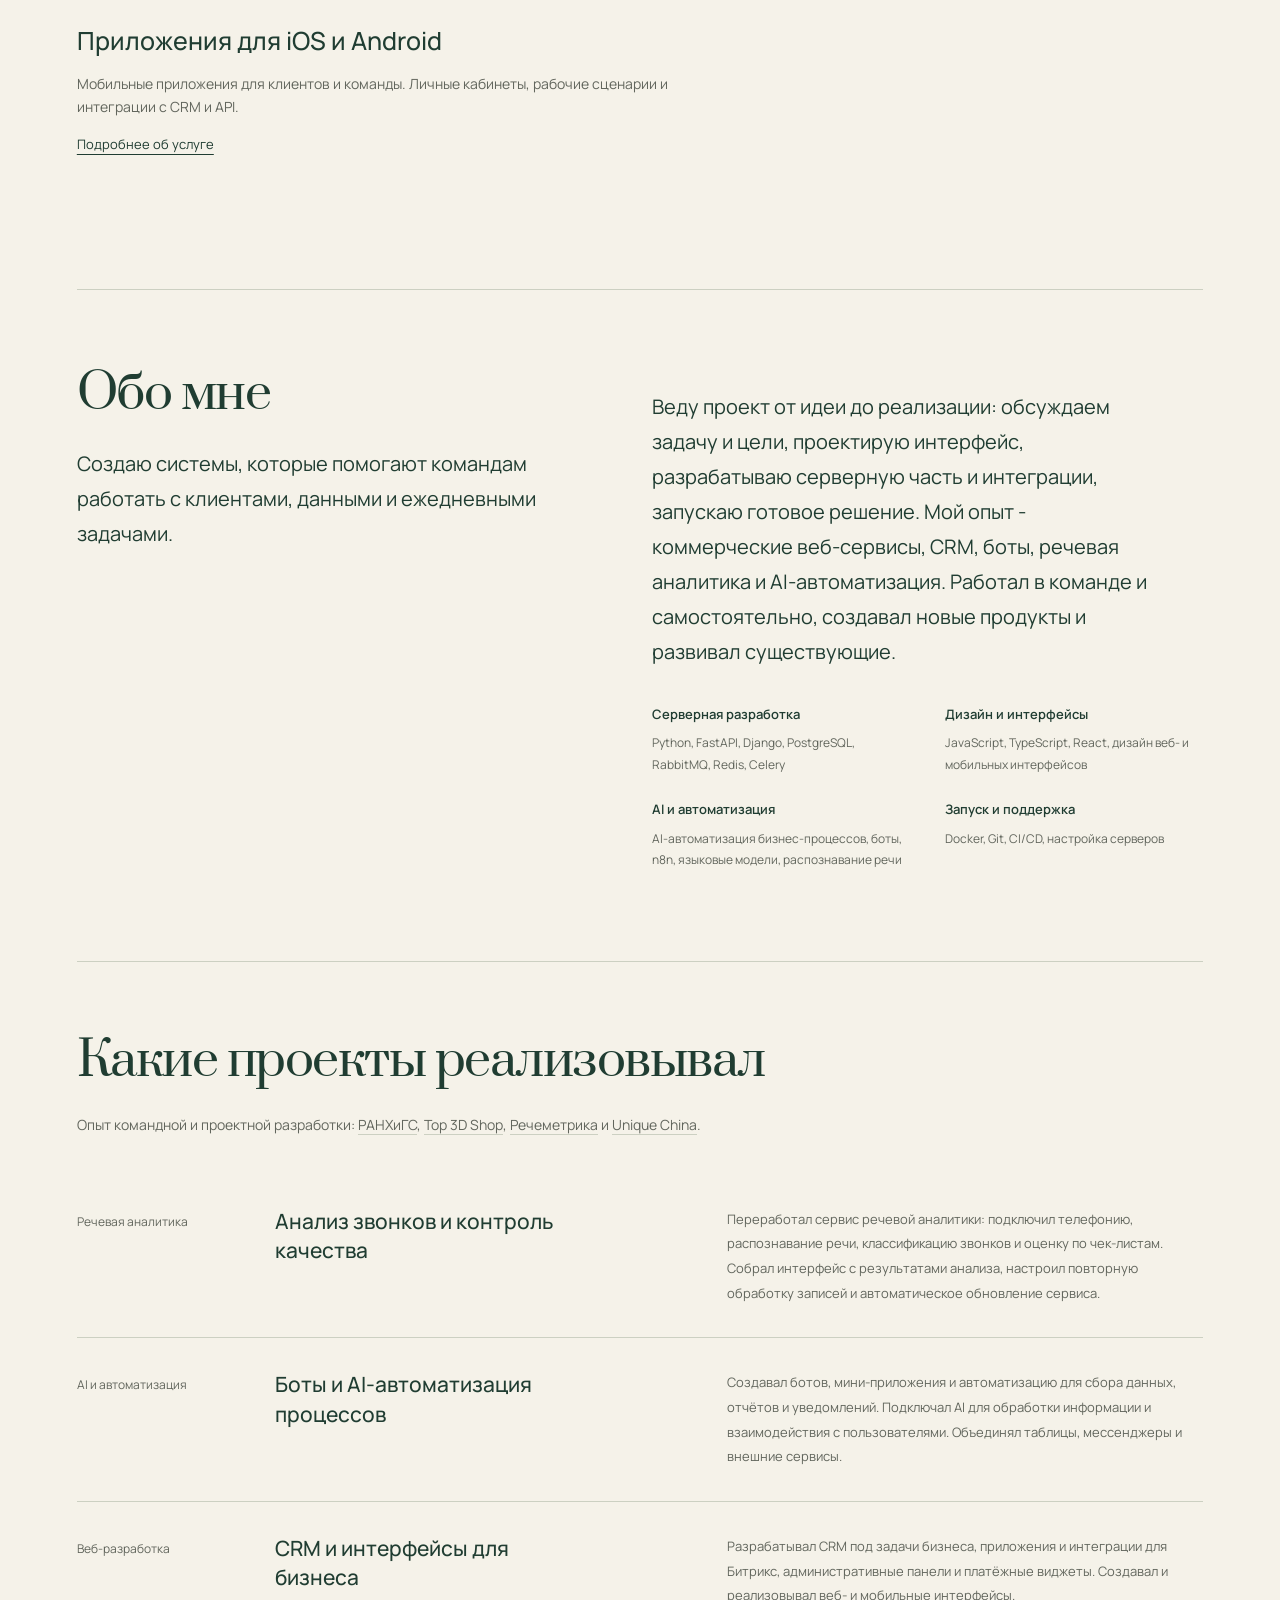
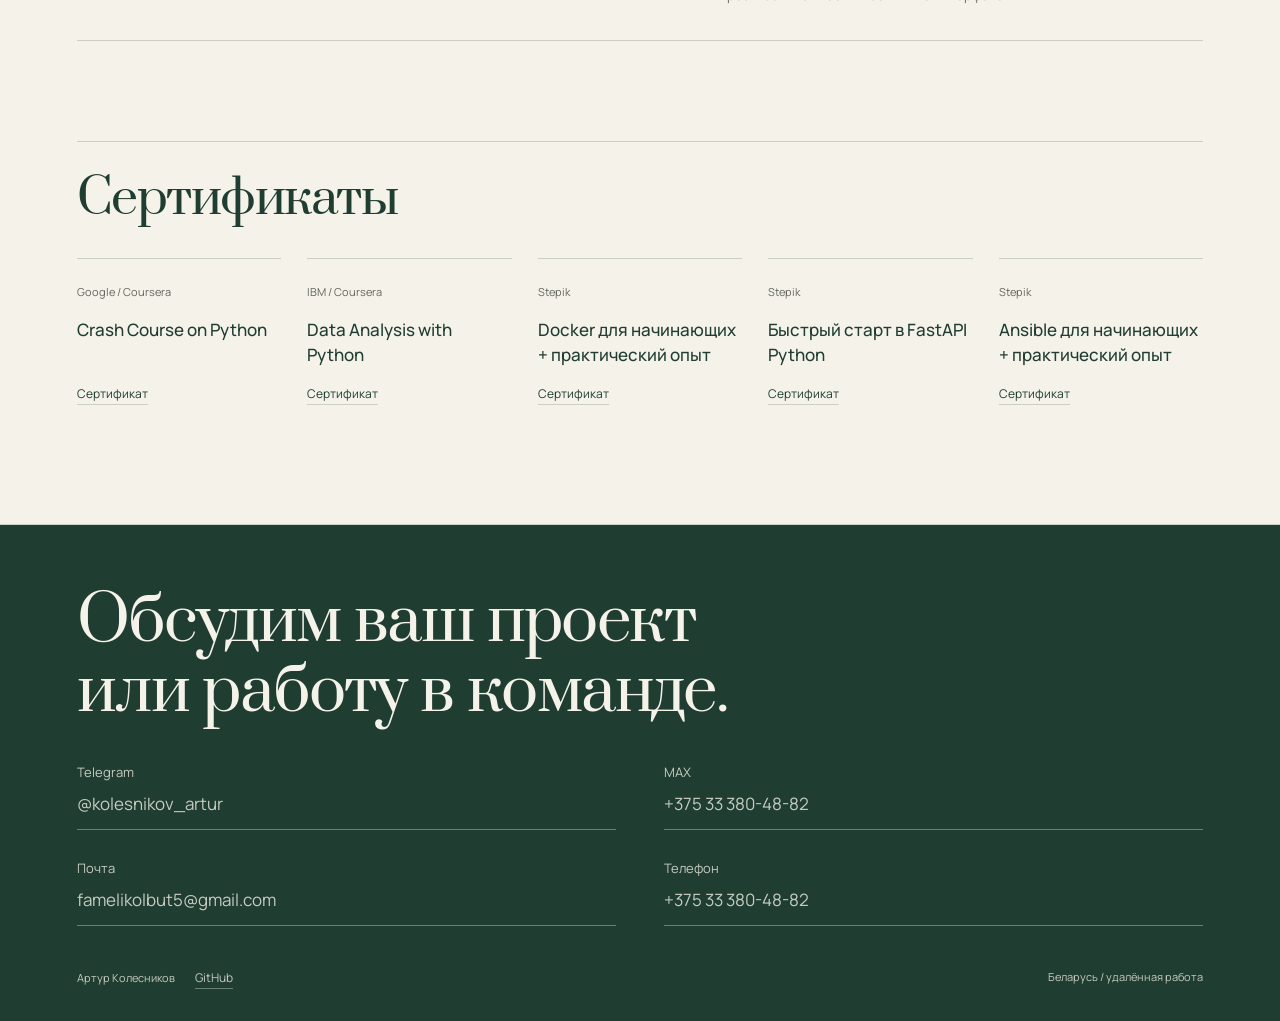
==== commit b9412c3b: "Reduce desktop hero name by another ten percent" ====
--- a/index.html
+++ b/index.html
@@ -1,4 +1,4 @@
-<!doctype html><html lang="ru"><head><meta charset="utf-8"><meta name="viewport" content="width=device-width,initial-scale=1"><meta name="description" content="Лендинги, сайты, приложения для iOS и Android, CRM, боты и Mini Apps для Telegram и MAX. AI-интеграции и автоматизация бизнес-процессов."><title>Артур Колесников | Сайты, приложения, AI и автоматизация</title><link rel="preload" href="assets/font-0.woff2?v=0d569e9df2a9" as="font" type="font/woff2" crossorigin><link rel="preload" href="assets/font-10.woff2?v=0d48bd5856c9" as="font" type="font/woff2" crossorigin><link rel="preload" href="assets/font-1.woff2?v=2b5387e6212d" as="font" type="font/woff2" crossorigin><link rel="preload" href="assets/font-2.woff2?v=1e7b8f41f8db" as="font" type="font/woff2" crossorigin><link rel="stylesheet" href="/style.css?v=5b391407db62"><link rel="canonical" href="https://arturkolesnikov.online/"><meta property="og:type" content="website"><meta property="og:locale" content="ru_RU"><meta property="og:title" content="Артур Колесников | Сайты, приложения, AI и автоматизация"><meta property="og:description" content="Лендинги, сайты, приложения для iOS и Android, CRM, боты и Mini Apps для Telegram и MAX. AI-интеграции и автоматизация бизнес-процессов."><meta property="og:url" content="https://arturkolesnikov.online/"><meta property="og:image" content="https://arturkolesnikov.online/assets/agency-crm-1200.webp?v=4243671e2fd0"><meta property="og:image:width" content="1200"><meta property="og:image:height" content="720"><meta name="twitter:card" content="summary_large_image"><meta name="twitter:image" content="https://arturkolesnikov.online/assets/agency-crm-1200.webp?v=4243671e2fd0"><script type="application/ld+json">{"@context": "https://schema.org", "@graph": [{"@type": "Person", "@id": "https://arturkolesnikov.online/#person", "name": "Артур Колесников", "url": "https://arturkolesnikov.online/", "jobTitle": "Разработчик Python и веб-приложений", "email": "famelikolbut5@gmail.com", "telephone": "+375333804882", "sameAs": ["https://t.me/kolesnikov_artur", "https://github.com/famelikolbut5"]}, {"@type": "WebPage", "@id": "https://arturkolesnikov.online/#page", "url": "https://arturkolesnikov.online/", "name": "Артур Колесников | Сайты, приложения, AI и автоматизация", "description": "Лендинги, сайты, приложения для iOS и Android, CRM, боты и Mini Apps для Telegram и MAX. AI-интеграции и автоматизация бизнес-процессов.", "inLanguage": "ru", "author": {"@id": "https://arturkolesnikov.online/#person"}}]}</script><link rel="icon" type="image/svg+xml" href="/favicon.svg?v=589c7e2dc42a"><link rel="icon" sizes="16x16 32x32 48x48" href="/favicon.ico?v=c2b1cb429086"><noscript><style>.project-grid img[data-src]{display:none!important}.mobile-app-cover[data-lazy-background]{background-image:url(assets/unique-travel-background.webp)!important}</style></noscript></head><body class="atelier"><div class="wrap"><nav><a class="brand lettermark" href="#" aria-label="Наверх"><img src="/assets/logo-code.svg?v=ad45746a8798" alt="" width="38" height="38"></a><div class="navigation"><a href="#work">Работы</a><a href="#services">Услуги</a><a href="#about">Обо мне</a><a href="#experience">Опыт</a><a class="nav-contact" href="#contact">Связаться</a></div></nav><main><section class="hero"><div class="hero-copy"><p class="available">Открыт к удалённой работе</p><h1>Артур<br>Колесников</h1><p class="role">Разработчик Python<br>и веб-приложений</p><p class="intro">Создаю лендинги, сайты и приложения для iOS и Android. Разрабатываю CRM, ботов и мини-приложения для Telegram и MAX. Подключаю AI и автоматизирую рабочие процессы.</p><div class="actions"><a class="primary" href="#work">Посмотреть проекты</a><a class="secondary" href="#contact">Связаться</a></div><div class="tools"><span>Python</span><span>React</span><span>AI и интеграции</span></div></div><div class="hero-stage" aria-label="Три проекта Артура Колесникова"><button class="side-shot hero-project" data-work="garden" aria-label="Посмотреть Garden с котом"><img srcset="assets/garden-480.webp 480w, assets/garden-800.webp 800w, assets/garden-1200.webp 1200w" sizes="(max-width:600px) 90vw, (max-width:900px) 80vw, 48vw" fetchpriority="high" src="assets/garden-800.webp" alt="Garden, интерактивная оранжерея с котом" width="1910" height="1038" decoding="async"></button><button class="main-shot hero-project" data-work="agency-crm" aria-label="Посмотреть CRM с анимированным помощником"><span class="crm-screen"><img srcset="assets/agency-crm-motion-480.webp 480w, assets/agency-crm-motion-800.webp 800w, assets/agency-crm-motion-1200.webp 1200w" sizes="(max-width:600px) 90vw, (max-width:900px) 80vw, 48vw" fetchpriority="high" src="assets/agency-crm-motion-800.webp" alt="CRM агентства с канбаном и анимированным помощником Бипом" width="1280" height="720" decoding="async"><span class="bip-frame"><img class="bip-preview" src="assets/bip-still.webp?v=73e628c5a980" data-animation="assets/bip-preview.webp?v=f96472ee8164" alt="" width="1280" height="720" fetchpriority="low" decoding="async"></span></span></button><button class="small-shot hero-project" data-work="smile-vityk" aria-label="Посмотреть сайт SMILE VITYK"><img srcset="assets/smile-vityk-480.webp 480w, assets/smile-vityk-800.webp 800w, assets/smile-vityk-1200.webp 1200w" sizes="(max-width:600px) 90vw, (max-width:900px) 80vw, 48vw" src="assets/smile-vityk-800.webp" alt="Сайт зубного техника Ильи Витыка" width="1280" height="720" decoding="async"></button></div></section><section class="works" id="work"><div class="work-heading"><h2>Избранные проекты</h2></div><div class="project-grid"><article class="project project-smile-vityk">
+<!doctype html><html lang="ru"><head><meta charset="utf-8"><meta name="viewport" content="width=device-width,initial-scale=1"><meta name="description" content="Лендинги, сайты, приложения для iOS и Android, CRM, боты и Mini Apps для Telegram и MAX. AI-интеграции и автоматизация бизнес-процессов."><title>Артур Колесников | Сайты, приложения, AI и автоматизация</title><link rel="preload" href="assets/font-0.woff2?v=0d569e9df2a9" as="font" type="font/woff2" crossorigin><link rel="preload" href="assets/font-10.woff2?v=0d48bd5856c9" as="font" type="font/woff2" crossorigin><link rel="preload" href="assets/font-1.woff2?v=2b5387e6212d" as="font" type="font/woff2" crossorigin><link rel="preload" href="assets/font-2.woff2?v=1e7b8f41f8db" as="font" type="font/woff2" crossorigin><link rel="stylesheet" href="/style.css?v=f4b9f96bef29"><link rel="canonical" href="https://arturkolesnikov.online/"><meta property="og:type" content="website"><meta property="og:locale" content="ru_RU"><meta property="og:title" content="Артур Колесников | Сайты, приложения, AI и автоматизация"><meta property="og:description" content="Лендинги, сайты, приложения для iOS и Android, CRM, боты и Mini Apps для Telegram и MAX. AI-интеграции и автоматизация бизнес-процессов."><meta property="og:url" content="https://arturkolesnikov.online/"><meta property="og:image" content="https://arturkolesnikov.online/assets/agency-crm-1200.webp?v=4243671e2fd0"><meta property="og:image:width" content="1200"><meta property="og:image:height" content="720"><meta name="twitter:card" content="summary_large_image"><meta name="twitter:image" content="https://arturkolesnikov.online/assets/agency-crm-1200.webp?v=4243671e2fd0"><script type="application/ld+json">{"@context": "https://schema.org", "@graph": [{"@type": "Person", "@id": "https://arturkolesnikov.online/#person", "name": "Артур Колесников", "url": "https://arturkolesnikov.online/", "jobTitle": "Разработчик Python и веб-приложений", "email": "famelikolbut5@gmail.com", "telephone": "+375333804882", "sameAs": ["https://t.me/kolesnikov_artur", "https://github.com/famelikolbut5"]}, {"@type": "WebPage", "@id": "https://arturkolesnikov.online/#page", "url": "https://arturkolesnikov.online/", "name": "Артур Колесников | Сайты, приложения, AI и автоматизация", "description": "Лендинги, сайты, приложения для iOS и Android, CRM, боты и Mini Apps для Telegram и MAX. AI-интеграции и автоматизация бизнес-процессов.", "inLanguage": "ru", "author": {"@id": "https://arturkolesnikov.online/#person"}}]}</script><link rel="icon" type="image/svg+xml" href="/favicon.svg?v=589c7e2dc42a"><link rel="icon" sizes="16x16 32x32 48x48" href="/favicon.ico?v=c2b1cb429086"><noscript><style>.project-grid img[data-src]{display:none!important}.mobile-app-cover[data-lazy-background]{background-image:url(assets/unique-travel-background.webp)!important}</style></noscript></head><body class="atelier"><div class="wrap"><nav><a class="brand lettermark" href="#" aria-label="Наверх"><img src="/assets/logo-code.svg?v=ad45746a8798" alt="" width="38" height="38"></a><div class="navigation"><a href="#work">Работы</a><a href="#services">Услуги</a><a href="#about">Обо мне</a><a href="#experience">Опыт</a><a class="nav-contact" href="#contact">Связаться</a></div></nav><main><section class="hero"><div class="hero-copy"><p class="available">Открыт к удалённой работе</p><h1>Артур<br>Колесников</h1><p class="role">Разработчик Python<br>и веб-приложений</p><p class="intro">Создаю лендинги, сайты и приложения для iOS и Android. Разрабатываю CRM, ботов и мини-приложения для Telegram и MAX. Подключаю AI и автоматизирую рабочие процессы.</p><div class="actions"><a class="primary" href="#work">Посмотреть проекты</a><a class="secondary" href="#contact">Связаться</a></div><div class="tools"><span>Python</span><span>React</span><span>AI и интеграции</span></div></div><div class="hero-stage" aria-label="Три проекта Артура Колесникова"><button class="side-shot hero-project" data-work="garden" aria-label="Посмотреть Garden с котом"><img srcset="assets/garden-480.webp 480w, assets/garden-800.webp 800w, assets/garden-1200.webp 1200w" sizes="(max-width:600px) 90vw, (max-width:900px) 80vw, 48vw" fetchpriority="high" src="assets/garden-800.webp" alt="Garden, интерактивная оранжерея с котом" width="1910" height="1038" decoding="async"></button><button class="main-shot hero-project" data-work="agency-crm" aria-label="Посмотреть CRM с анимированным помощником"><span class="crm-screen"><img srcset="assets/agency-crm-motion-480.webp 480w, assets/agency-crm-motion-800.webp 800w, assets/agency-crm-motion-1200.webp 1200w" sizes="(max-width:600px) 90vw, (max-width:900px) 80vw, 48vw" fetchpriority="high" src="assets/agency-crm-motion-800.webp" alt="CRM агентства с канбаном и анимированным помощником Бипом" width="1280" height="720" decoding="async"><span class="bip-frame"><img class="bip-preview" src="assets/bip-still.webp?v=73e628c5a980" data-animation="assets/bip-preview.webp?v=f96472ee8164" alt="" width="1280" height="720" fetchpriority="low" decoding="async"></span></span></button><button class="small-shot hero-project" data-work="smile-vityk" aria-label="Посмотреть сайт SMILE VITYK"><img srcset="assets/smile-vityk-480.webp 480w, assets/smile-vityk-800.webp 800w, assets/smile-vityk-1200.webp 1200w" sizes="(max-width:600px) 90vw, (max-width:900px) 80vw, 48vw" src="assets/smile-vityk-800.webp" alt="Сайт зубного техника Ильи Витыка" width="1280" height="720" decoding="async"></button></div></section><section class="works" id="work"><div class="work-heading"><h2>Избранные проекты</h2></div><div class="project-grid"><article class="project project-smile-vityk">
 <button class="work-image dental-cover" data-work="smile-vityk" aria-label="Посмотреть проект SMILE VITYK"><img data-srcset="assets/smile-vityk-480.webp 480w, assets/smile-vityk-800.webp 800w, assets/smile-vityk-1200.webp 1200w" sizes="(max-width:600px) 90vw, (max-width:900px) 80vw, 48vw" src="data:image/svg+xml,%3Csvg xmlns=%22http://www.w3.org/2000/svg%22 width=%221280%22 height=%22720%22/%3E" data-src="assets/smile-vityk-800.webp" alt="Сайт зуботехнической лаборатории SMILE VITYK" width="1280" height="720" decoding="async" loading="lazy"><noscript><img srcset="assets/smile-vityk-480.webp 480w, assets/smile-vityk-800.webp 800w, assets/smile-vityk-1200.webp 1200w" sizes="(max-width:600px) 90vw, (max-width:900px) 80vw, 48vw" src="assets/smile-vityk-800.webp" alt="Сайт зуботехнической лаборатории SMILE VITYK" width="1280" height="720" decoding="async" loading="lazy"></noscript></button>
 <div class="project-copy"><div class="project-heading"><h3>SMILE VITYK</h3><a href="https://smilevityk.by/" target="_blank" rel="noopener noreferrer">Открыть сайт</a></div><p>Сайт зуботехнической лаборатории с галереей работ, 3D-просмотром и бланком заказа. Настроены страницы услуг, метатеги и микроразметка.</p><p class="stack">HTML / CSS / JavaScript / 3D-просмотр / PDF</p></div>
 </article>
--- a/style.css
+++ b/style.css
@@ -98,7 +98,7 @@
 }
 
 *{box-sizing:border-box}html{scroll-behavior:smooth;scrollbar-width:none}*::-webkit-scrollbar{display:none}body{margin:0;background:var(--paper);color:var(--ink);font-family:var(--body);font-size:15px;line-height:1.65}a{color:inherit;text-decoration:none}button{font:inherit;color:inherit;cursor:pointer}button,a{touch-action:manipulation}button:focus-visible,a:focus-visible{outline:3px solid var(--accent);outline-offset:5px}p,h1,h2,h3{margin:0}img{display:block;max-width:100%;height:auto}button{border:0;background:transparent}::selection{background:var(--accent);color:var(--paper)}.wrap{max-width:1440px;margin:auto;padding:0 6vw}nav{height:108px;display:flex;align-items:center;justify-content:space-between;gap:35px}.brand{font-size:18px;font-weight:800;letter-spacing:-.5px}.navigation{display:flex;align-items:center;gap:32px;font-size:13px}.navigation a:hover{color:var(--accent)}.nav-contact{border:1px solid var(--line);padding:9px 20px;border-radius:24px}.available{font-size:13px;display:flex;align-items:center;gap:9px;color:var(--muted)}.available:before{content:"";width:7px;height:7px;border-radius:50%;background:#729575}.hero{position:relative}.hero h1{font-family:var(--display);font-weight:400;letter-spacing:-5px;line-height:1.05}.role{font-size:23px;line-height:1.5;font-weight:500}.intro{color:var(--muted);font-size:15px;max-width:430px;margin-top:18px}.actions{display:flex;align-items:center;gap:24px;margin-top:30px}.primary{display:inline-flex;align-items:center;justify-content:center;background:var(--accent);color:var(--paper);border-radius:30px;padding:14px 25px;font-size:13px;font-weight:600}.secondary{font-size:13px;border-bottom:1px solid var(--line);padding-bottom:4px}.tools{display:flex;gap:20px;color:var(--muted);font-size:12px;margin-top:34px}.work-heading{display:flex;justify-content:space-between;align-items:baseline;margin-bottom:30px;gap:25px}.work-heading h2,.section-heading{font:400 48px/1.2 var(--display);letter-spacing:-1.5px}.work-heading p{font-size:13px;color:var(--muted)}.works{padding:70px 0 100px}.project-grid{display:grid;grid-template-columns:1fr 1fr;gap:55px 36px}.project{min-width:0}.work-image{display:block;width:100%;padding:0;overflow:hidden;background:var(--panel);border-radius:var(--radius)}.work-image img{width:100%;aspect-ratio:1.6;object-fit:contain;transition:transform .4s}.work-image:hover img{transform:scale(1.025)}.project-heading{display:flex;justify-content:space-between;align-items:center;margin-top:18px}.project h3{font-size:23px;letter-spacing:-.5px;font-weight:600}.project-heading a{font-size:12px;color:var(--muted);border-bottom:1px solid var(--line)}.project p{font-size:13px;line-height:1.75;max-width:460px;color:var(--muted);margin-top:7px}.project .stack{font-size:11px;margin-top:12px}.about{padding:75px 0 90px;border-top:1px solid var(--line);display:grid;grid-template-columns:1fr 1.2fr;gap:9vw}.about-copy{font-size:20px;line-height:1.75;margin-top:24px;max-width:500px}.skills{display:grid;grid-template-columns:1fr 1fr;gap:24px 36px;margin-top:35px}.skills h3{font-size:13px;font-weight:600;margin-bottom:7px}.skills p{font-size:12px;color:var(--muted);line-height:1.8}.experience{border-top:1px solid var(--line);padding:70px 0 100px}.experience-list{margin-top:38px}.job{display:grid;grid-template-columns:150px 1fr 1.15fr;gap:45px;padding:28px 0;border-bottom:1px solid var(--line)}.job time{color:var(--muted);font-size:12px;padding-top:6px}.job h3{font-size:19px;font-weight:500}.job small{font-size:12px;color:var(--muted)}.job p{font-size:13px;color:var(--muted);max-width:460px}.contact{padding:80px 0 60px;border-top:1px solid var(--line)}.contact h2{font:400 66px/1.2 var(--display);letter-spacing:-2px;max-width:760px}.contact-links{display:flex;gap:35px;margin-top:30px;font-size:17px}.contact-links a{border-bottom:1px solid var(--line)}footer{display:flex;justify-content:space-between;margin-top:80px;color:var(--muted);font-size:11px}.hero-stage img{box-shadow:0 18px 60px #0002;border-radius:7px}.hero-stage button{padding:0}.showcase-tabs{display:flex;gap:12px;flex-wrap:wrap}.showcase-tabs button{padding:9px 16px;border:1px solid var(--line);border-radius:22px;font-size:12px;color:var(--muted)}.showcase-tabs button[aria-selected=true]{background:var(--accent);color:var(--paper);border-color:var(--accent)}.screen-note{display:flex;justify-content:space-between;font-size:12px;color:var(--muted);margin-top:15px}.viewer{padding:0;border:1px solid var(--line);background:var(--paper);color:var(--ink);border-radius:12px;width:min(1200px,94vw);max-height:92vh;overflow:auto}.viewer::backdrop{background:#10131bcb;backdrop-filter:blur(7px)}.viewer header{display:flex;align-items:center;justify-content:space-between;padding:22px 28px}.viewer h2{font-size:22px}.viewer .close{width:38px;height:38px;flex-shrink:0;display:grid;place-items:center;padding:0;line-height:1;border-radius:50%;background:var(--panel)}.viewer .close svg{display:block}.viewer>img{width:100%}.viewer-info{padding:22px 28px;display:flex;justify-content:space-between;align-items:center;gap:30px}.viewer-info p{font-size:14px;color:var(--muted)}.hero{animation:arrive .75s ease-out both}@keyframes arrive{from{opacity:0;transform:translateY(12px)}to{opacity:1;transform:none}}
-.atelier{--paper:#f5f2e9;--ink:#203d32;--accent:#203d32;--muted:#697269;--line:#ccd0c2;--panel:#dfe4d7;--body:'Manrope',sans-serif;--display:'Prata',serif;--radius:5px}.atelier .hero{display:grid;grid-template-columns:1fr 1.1fr;gap:38px;min-height:600px;padding-top:48px;align-items:center}.atelier .hero h1{font-size:clamp(65px,6.1vw,100px);margin:26px 0 25px}.atelier .hero-stage{height:480px;position:relative}.atelier .main-shot{position:absolute;right:0;top:100px;width:92%;transform:rotate(-3deg)}.atelier .side-shot{position:absolute;left:-8px;top:0;width:58%;transform:rotate(5deg)}.atelier .small-shot{position:absolute;right:14px;bottom:0;width:62%;transform:rotate(4deg)}.atelier .hero-stage img{border:7px solid #fffdf7;box-shadow:0 22px 55px #3e45352a}.atelier .work-heading{padding-top:28px;border-top:1px solid var(--line)}.atelier .work-image{padding:22px;background:#e7e9df}.atelier .contact{background:#203d32;color:#f5f2e9;padding:80px 6vw 50px;margin:0 -6vw}.atelier .contact footer,.atelier .contact a{color:#c5ccbf}.atelier .contact-links a{border-color:#678072}
+.atelier{--paper:#f5f2e9;--ink:#203d32;--accent:#203d32;--muted:#697269;--line:#ccd0c2;--panel:#dfe4d7;--body:'Manrope',sans-serif;--display:'Prata',serif;--radius:5px}.atelier .hero{display:grid;grid-template-columns:1fr 1.1fr;gap:38px;min-height:600px;padding-top:48px;align-items:center}.atelier .hero h1{font-size:clamp(58.5px,5.49vw,90px);margin:26px 0 25px}.atelier .hero-stage{height:480px;position:relative}.atelier .main-shot{position:absolute;right:0;top:100px;width:92%;transform:rotate(-3deg)}.atelier .side-shot{position:absolute;left:-8px;top:0;width:58%;transform:rotate(5deg)}.atelier .small-shot{position:absolute;right:14px;bottom:0;width:62%;transform:rotate(4deg)}.atelier .hero-stage img{border:7px solid #fffdf7;box-shadow:0 22px 55px #3e45352a}.atelier .work-heading{padding-top:28px;border-top:1px solid var(--line)}.atelier .work-image{padding:22px;background:#e7e9df}.atelier .contact{background:#203d32;color:#f5f2e9;padding:80px 6vw 50px;margin:0 -6vw}.atelier .contact footer,.atelier .contact a{color:#c5ccbf}.atelier .contact-links a{border-color:#678072}
 .graphite{--paper:#191c22;--ink:#edf0f4;--accent:#7995ee;--muted:#a1a9b6;--line:#343a44;--panel:#262c35;--body:'Onest',sans-serif;--display:'Onest',sans-serif;--radius:10px}.graphite nav{height:95px}.graphite .hero{padding-top:30px}.graphite .hero-top{display:flex;justify-content:space-between;align-items:center;gap:35px;margin-bottom:26px}.graphite .hero h1{font-size:clamp(78px,10.2vw,164px);font-weight:500;line-height:1.02;letter-spacing:-8px}.graphite .hero-copy{display:flex;align-items:flex-start;justify-content:space-between;gap:30px;margin-top:27px}.graphite .intro{margin:0;max-width:370px}.graphite .actions{margin:0}.graphite .hero-stage{margin-top:42px;background:#252b37;padding:30px 36px 0;overflow:hidden;max-height:460px;border-radius:14px}.graphite .hero-stage img{width:100%;box-shadow:none;border-radius:6px 6px 0 0}.graphite .showcase-tabs{margin-top:21px}.graphite .works{padding-top:95px}.graphite .work-image{padding:14px;background:#252b37}.graphite .contact h2{font-size:85px;max-width:950px}.graphite .primary{color:#192033}
 .gallery{--paper:#fbfcff;--ink:#1d2538;--accent:#2749d7;--muted:#727a8d;--line:#d9dfed;--panel:#e8edfa;--body:'Onest',sans-serif;--display:'Unbounded',sans-serif;--radius:0px}.gallery .hero{text-align:center;padding-top:42px}.gallery .available{justify-content:center}.gallery .hero h1{font-size:clamp(45px,5.75vw,92px);letter-spacing:-4px;font-weight:500;margin-top:24px;color:var(--accent)}.gallery .role{font-size:27px;margin-top:22px}.gallery .intro{max-width:570px;margin:17px auto 0}.gallery .actions{justify-content:center;margin-top:24px}.gallery .hero-stage{margin:48px -3vw 0;background:#e8edfa;padding:26px 60px 0;height:430px;overflow:hidden;border-radius:32px 32px 0 0}.gallery .hero-stage img{width:100%;box-shadow:0 16px 50px #3f528524;border-radius:10px}.gallery .showcase-tabs{justify-content:center;margin-top:25px}.gallery .work-heading h2,.gallery .section-heading{font-size:38px;letter-spacing:-1.5px}.gallery .project-grid{display:block}.gallery .project{display:grid;grid-template-columns:1.65fr 1fr;gap:65px;align-items:center;padding:36px 0;border-top:1px solid var(--line)}.gallery .project:nth-child(even){grid-template-columns:1fr 1.65fr}.gallery .project:nth-child(even) .work-image{order:2}.gallery .work-image{padding:16px;background:var(--panel);border-radius:14px}.gallery .project-heading{display:block;margin-top:0}.gallery .project-heading a{display:inline-block;margin-top:15px}.gallery .project h3{font-size:32px;font-weight:500}.gallery .project p{max-width:340px;font-size:14px}.gallery .contact h2{font-size:52px;max-width:980px;color:var(--accent)}.gallery .brand{color:var(--accent)}
 @media(max-width:900px){.wrap{padding:0 5vw}nav{height:85px}.navigation{gap:20px}.nav-contact{display:none}.atelier .hero{grid-template-columns:1fr;min-height:0;padding-top:20px}.atelier .hero h1{font-size:78px}.atelier .hero-stage{height:440px;max-width:650px;width:100%;margin:20px auto 0}.atelier .hero-copy{max-width:540px}.graphite .hero h1{font-size:100px;letter-spacing:-5px}.graphite .hero-copy{flex-wrap:wrap}.graphite .role{font-size:21px}.graphite .intro{max-width:330px}.graphite .hero-stage{padding:16px;max-height:350px}.gallery .hero h1{font-size:58px}.gallery .hero-stage{height:320px;padding:20px}.gallery .project,.gallery .project:nth-child(even){gap:30px;grid-template-columns:1.25fr 1fr}.gallery .project h3{font-size:24px}.about{gap:40px}.job{grid-template-columns:100px 1fr;gap:20px}.job p{grid-column:2}.contact h2,.graphite .contact h2{font-size:58px}.atelier .contact{margin:0 -5vw;padding-inline:5vw}}
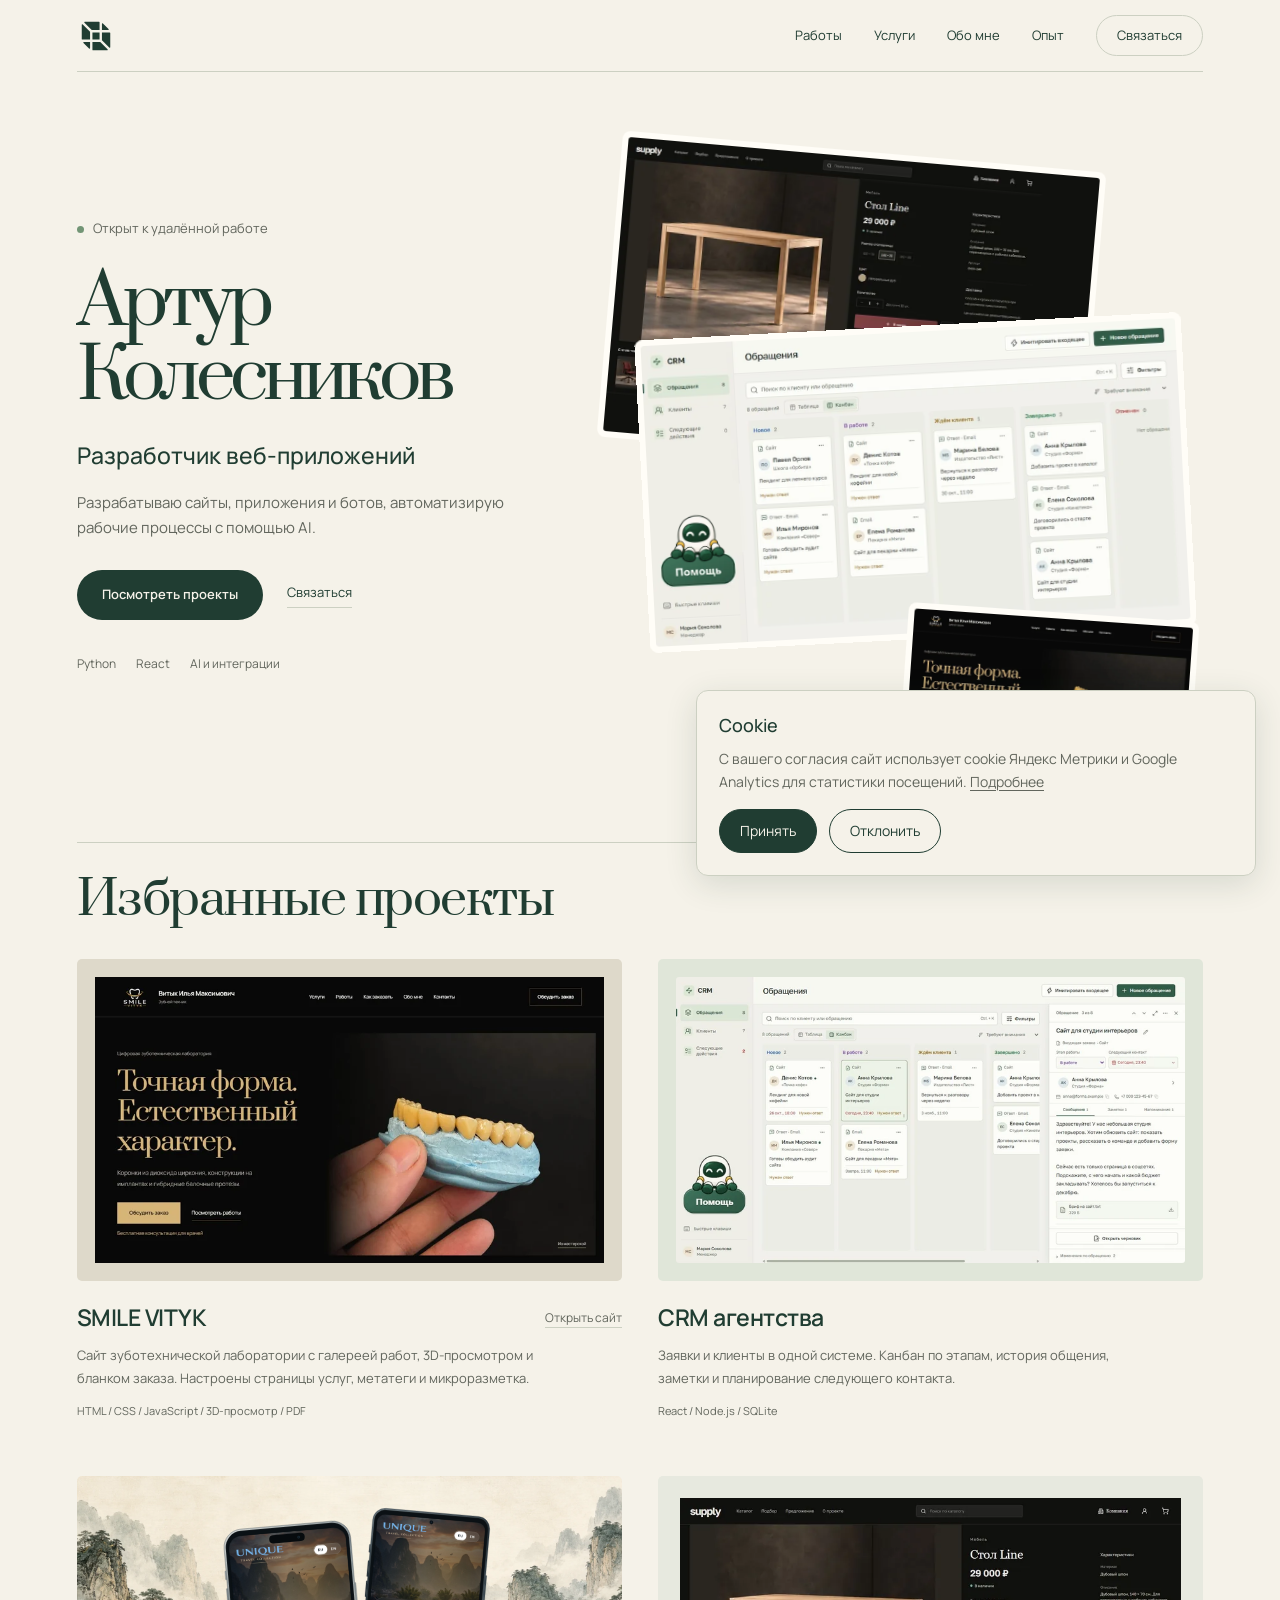
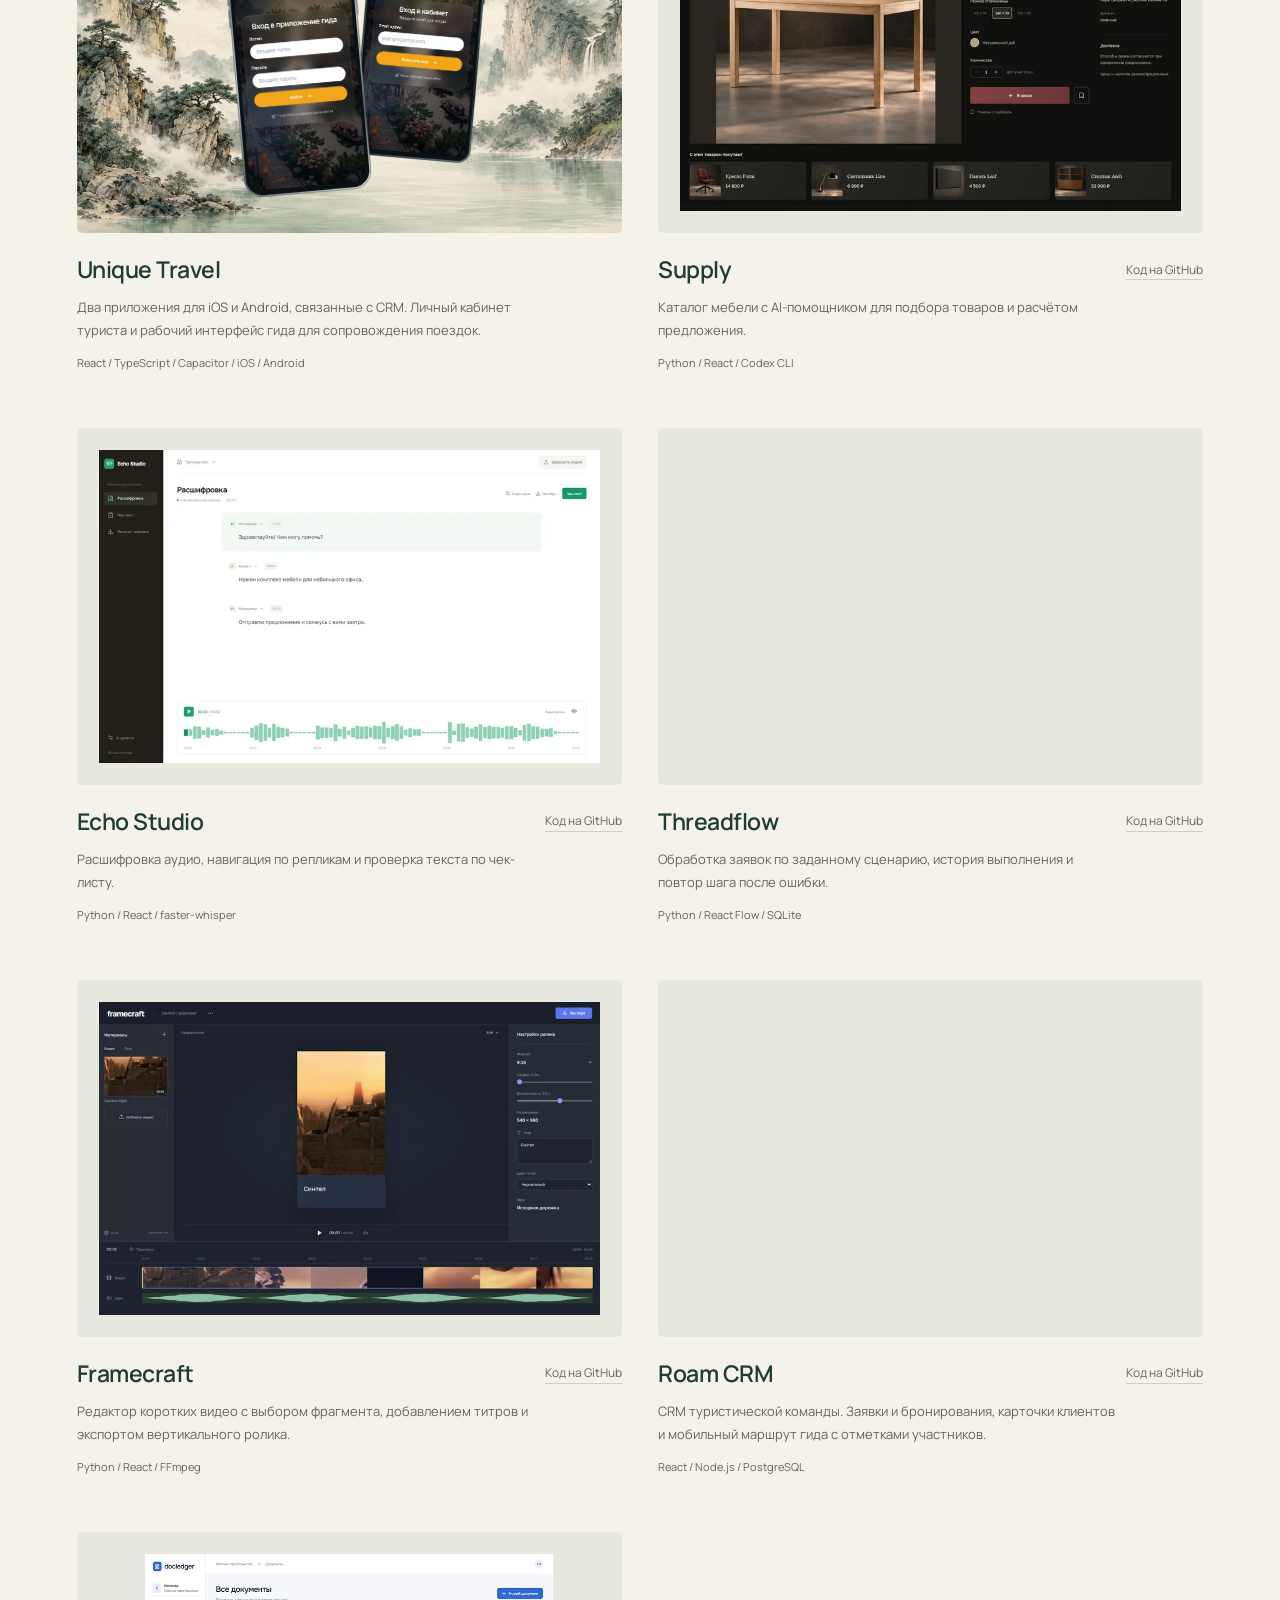
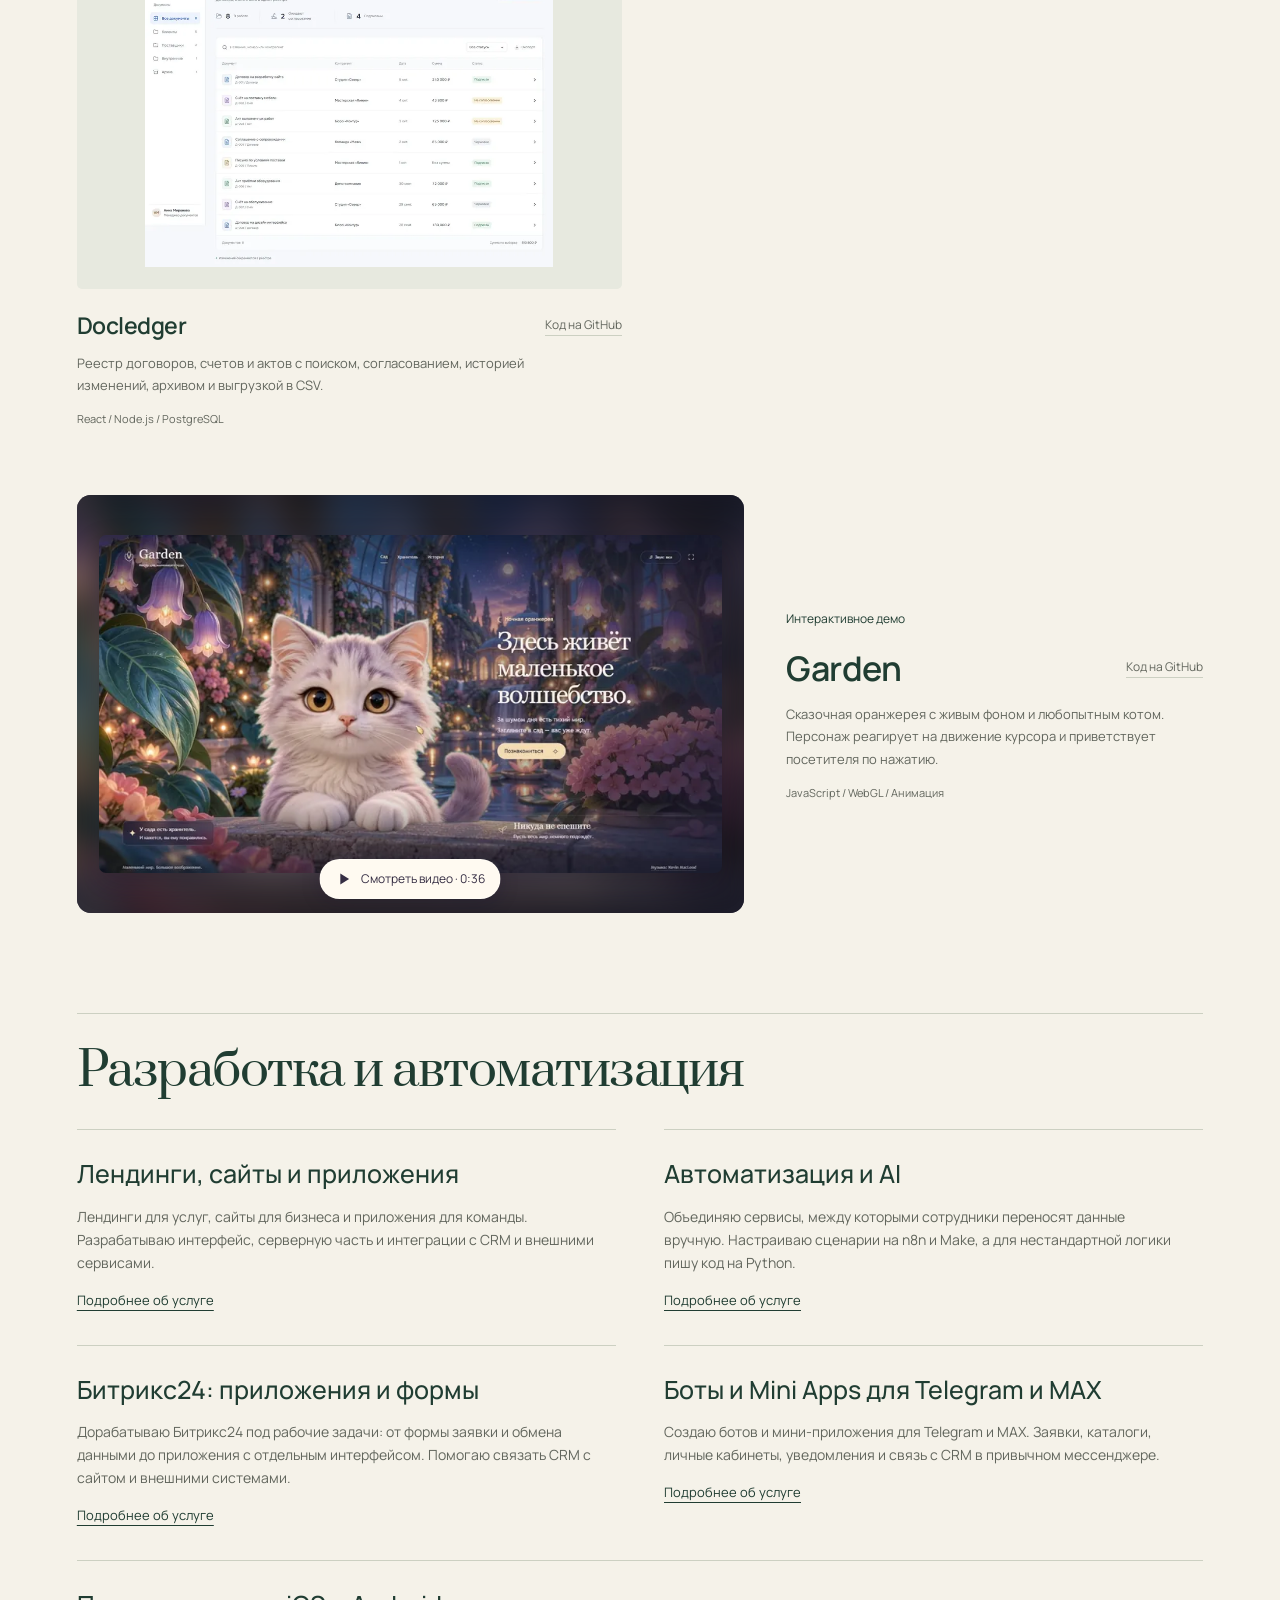
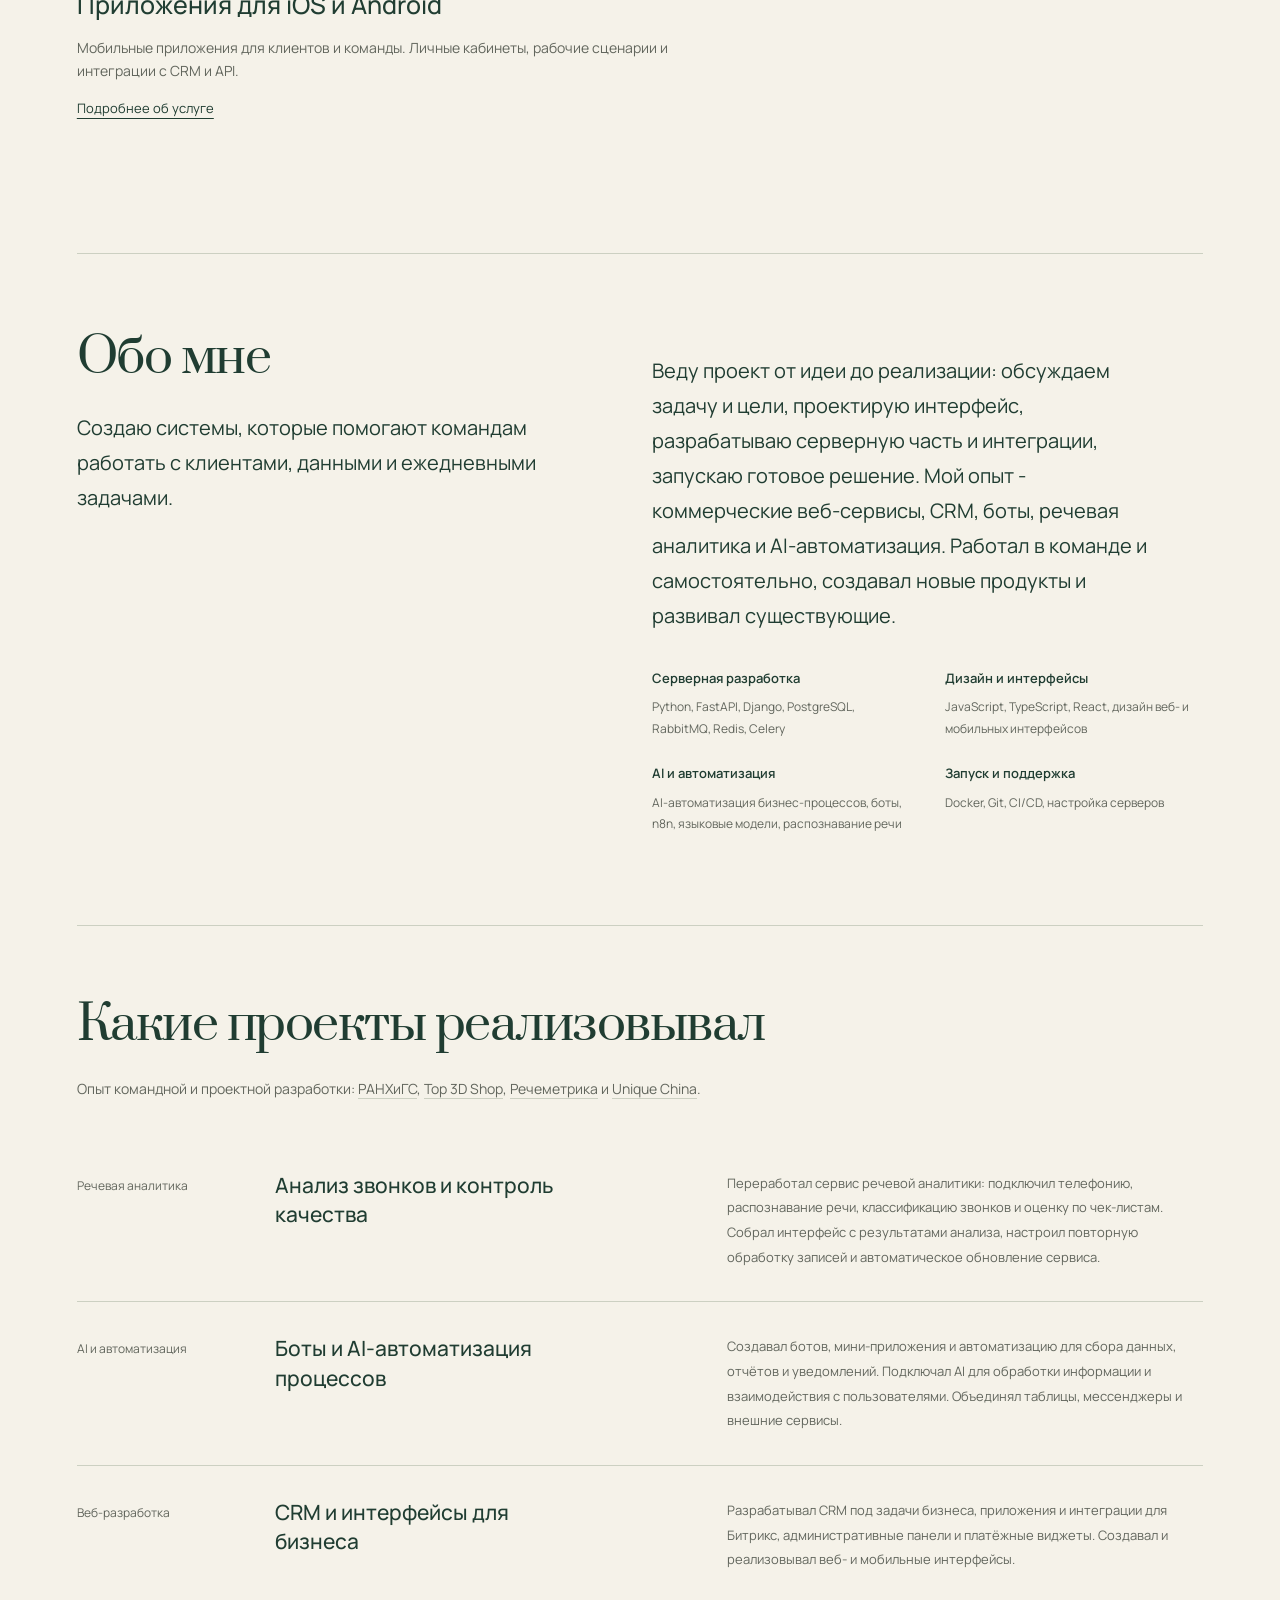
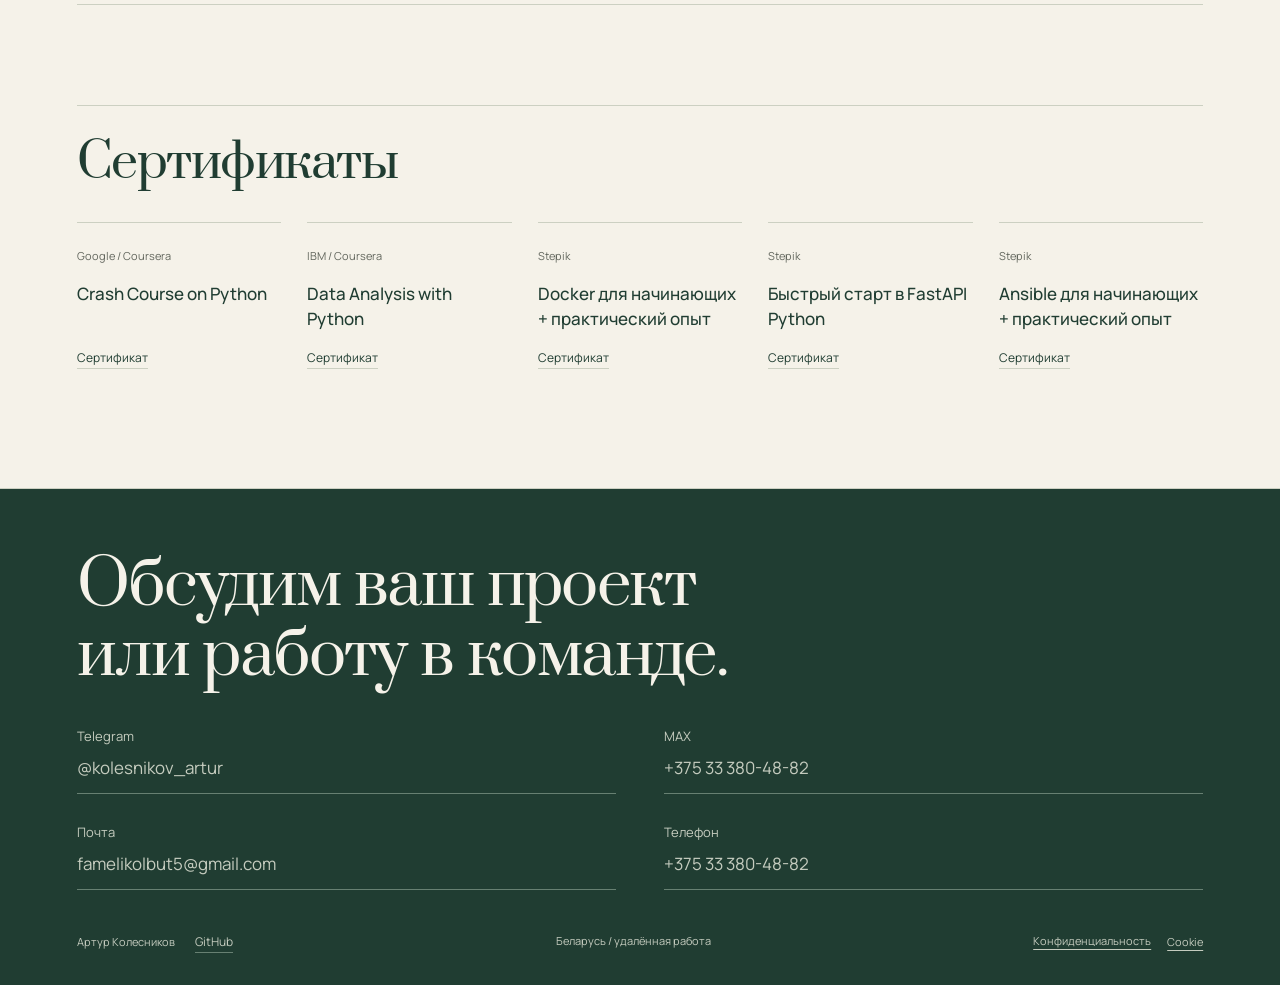
==== commit f91396d5: "Polish portfolio layout and add consent-based analytics" ====
--- a/index.html
+++ b/index.html
@@ -1,8 +1,8 @@
-<!doctype html><html lang="ru"><head><meta charset="utf-8"><meta name="viewport" content="width=device-width,initial-scale=1"><meta name="description" content="Лендинги, сайты, приложения для iOS и Android, CRM, боты и Mini Apps для Telegram и MAX. AI-интеграции и автоматизация бизнес-процессов."><title>Артур Колесников | Сайты, приложения, AI и автоматизация</title><link rel="preload" href="assets/font-0.woff2?v=0d569e9df2a9" as="font" type="font/woff2" crossorigin><link rel="preload" href="assets/font-10.woff2?v=0d48bd5856c9" as="font" type="font/woff2" crossorigin><link rel="preload" href="assets/font-1.woff2?v=2b5387e6212d" as="font" type="font/woff2" crossorigin><link rel="preload" href="assets/font-2.woff2?v=1e7b8f41f8db" as="font" type="font/woff2" crossorigin><link rel="stylesheet" href="/style.css?v=f4b9f96bef29"><link rel="canonical" href="https://arturkolesnikov.online/"><meta property="og:type" content="website"><meta property="og:locale" content="ru_RU"><meta property="og:title" content="Артур Колесников | Сайты, приложения, AI и автоматизация"><meta property="og:description" content="Лендинги, сайты, приложения для iOS и Android, CRM, боты и Mini Apps для Telegram и MAX. AI-интеграции и автоматизация бизнес-процессов."><meta property="og:url" content="https://arturkolesnikov.online/"><meta property="og:image" content="https://arturkolesnikov.online/assets/agency-crm-1200.webp?v=4243671e2fd0"><meta property="og:image:width" content="1200"><meta property="og:image:height" content="720"><meta name="twitter:card" content="summary_large_image"><meta name="twitter:image" content="https://arturkolesnikov.online/assets/agency-crm-1200.webp?v=4243671e2fd0"><script type="application/ld+json">{"@context": "https://schema.org", "@graph": [{"@type": "Person", "@id": "https://arturkolesnikov.online/#person", "name": "Артур Колесников", "url": "https://arturkolesnikov.online/", "jobTitle": "Разработчик Python и веб-приложений", "email": "famelikolbut5@gmail.com", "telephone": "+375333804882", "sameAs": ["https://t.me/kolesnikov_artur", "https://github.com/famelikolbut5"]}, {"@type": "WebPage", "@id": "https://arturkolesnikov.online/#page", "url": "https://arturkolesnikov.online/", "name": "Артур Колесников | Сайты, приложения, AI и автоматизация", "description": "Лендинги, сайты, приложения для iOS и Android, CRM, боты и Mini Apps для Telegram и MAX. AI-интеграции и автоматизация бизнес-процессов.", "inLanguage": "ru", "author": {"@id": "https://arturkolesnikov.online/#person"}}]}</script><link rel="icon" type="image/svg+xml" href="/favicon.svg?v=589c7e2dc42a"><link rel="icon" sizes="16x16 32x32 48x48" href="/favicon.ico?v=c2b1cb429086"><noscript><style>.project-grid img[data-src]{display:none!important}.mobile-app-cover[data-lazy-background]{background-image:url(assets/unique-travel-background.webp)!important}</style></noscript></head><body class="atelier"><div class="wrap"><nav><a class="brand lettermark" href="#" aria-label="Наверх"><img src="/assets/logo-code.svg?v=ad45746a8798" alt="" width="38" height="38"></a><div class="navigation"><a href="#work">Работы</a><a href="#services">Услуги</a><a href="#about">Обо мне</a><a href="#experience">Опыт</a><a class="nav-contact" href="#contact">Связаться</a></div></nav><main><section class="hero"><div class="hero-copy"><p class="available">Открыт к удалённой работе</p><h1>Артур<br>Колесников</h1><p class="role">Разработчик Python<br>и веб-приложений</p><p class="intro">Создаю лендинги, сайты и приложения для iOS и Android. Разрабатываю CRM, ботов и мини-приложения для Telegram и MAX. Подключаю AI и автоматизирую рабочие процессы.</p><div class="actions"><a class="primary" href="#work">Посмотреть проекты</a><a class="secondary" href="#contact">Связаться</a></div><div class="tools"><span>Python</span><span>React</span><span>AI и интеграции</span></div></div><div class="hero-stage" aria-label="Три проекта Артура Колесникова"><button class="side-shot hero-project" data-work="garden" aria-label="Посмотреть Garden с котом"><img srcset="assets/garden-480.webp 480w, assets/garden-800.webp 800w, assets/garden-1200.webp 1200w" sizes="(max-width:600px) 90vw, (max-width:900px) 80vw, 48vw" fetchpriority="high" src="assets/garden-800.webp" alt="Garden, интерактивная оранжерея с котом" width="1910" height="1038" decoding="async"></button><button class="main-shot hero-project" data-work="agency-crm" aria-label="Посмотреть CRM с анимированным помощником"><span class="crm-screen"><img srcset="assets/agency-crm-motion-480.webp 480w, assets/agency-crm-motion-800.webp 800w, assets/agency-crm-motion-1200.webp 1200w" sizes="(max-width:600px) 90vw, (max-width:900px) 80vw, 48vw" fetchpriority="high" src="assets/agency-crm-motion-800.webp" alt="CRM агентства с канбаном и анимированным помощником Бипом" width="1280" height="720" decoding="async"><span class="bip-frame"><img class="bip-preview" src="assets/bip-still.webp?v=73e628c5a980" data-animation="assets/bip-preview.webp?v=f96472ee8164" alt="" width="1280" height="720" fetchpriority="low" decoding="async"></span></span></button><button class="small-shot hero-project" data-work="smile-vityk" aria-label="Посмотреть сайт SMILE VITYK"><img srcset="assets/smile-vityk-480.webp 480w, assets/smile-vityk-800.webp 800w, assets/smile-vityk-1200.webp 1200w" sizes="(max-width:600px) 90vw, (max-width:900px) 80vw, 48vw" src="assets/smile-vityk-800.webp" alt="Сайт зубного техника Ильи Витыка" width="1280" height="720" decoding="async"></button></div></section><section class="works" id="work"><div class="work-heading"><h2>Избранные проекты</h2></div><div class="project-grid"><article class="project project-smile-vityk">
+<!doctype html><html lang="ru"><head><meta charset="utf-8"><meta name="google-site-verification" content="oIaTUblN4d4ZgtjM86E1Oan5kKYgGJLXbdl76YSW1E0"><meta name="viewport" content="width=device-width,initial-scale=1"><meta name="description" content="Лендинги, сайты, приложения для iOS и Android, CRM, боты и Mini Apps для Telegram и MAX. AI-интеграции и автоматизация бизнес-процессов."><title>Артур Колесников | Сайты, приложения, AI и автоматизация</title><link rel="preload" href="assets/font-0.woff2?v=0d569e9df2a9" as="font" type="font/woff2" crossorigin><link rel="preload" href="assets/font-10.woff2?v=0d48bd5856c9" as="font" type="font/woff2" crossorigin><link rel="preload" href="assets/font-1.woff2?v=2b5387e6212d" as="font" type="font/woff2" crossorigin><link rel="preload" href="assets/font-2.woff2?v=1e7b8f41f8db" as="font" type="font/woff2" crossorigin><link rel="stylesheet" href="/style.css?v=c74d1623dc71"><link rel="canonical" href="https://arturkolesnikov.online/"><meta property="og:type" content="website"><meta property="og:locale" content="ru_RU"><meta property="og:title" content="Артур Колесников | Сайты, приложения, AI и автоматизация"><meta property="og:description" content="Лендинги, сайты, приложения для iOS и Android, CRM, боты и Mini Apps для Telegram и MAX. AI-интеграции и автоматизация бизнес-процессов."><meta property="og:url" content="https://arturkolesnikov.online/"><meta property="og:image" content="https://arturkolesnikov.online/assets/agency-crm-1200.webp?v=4243671e2fd0"><meta property="og:image:width" content="1200"><meta property="og:image:height" content="720"><meta name="twitter:card" content="summary_large_image"><meta name="twitter:image" content="https://arturkolesnikov.online/assets/agency-crm-1200.webp?v=4243671e2fd0"><script type="application/ld+json">{"@context": "https://schema.org", "@graph": [{"@type": "Person", "@id": "https://arturkolesnikov.online/#person", "name": "Артур Колесников", "url": "https://arturkolesnikov.online/", "jobTitle": "Разработчик веб-приложений", "email": "famelikolbut5@gmail.com", "telephone": "+375333804882", "sameAs": ["https://t.me/kolesnikov_artur", "https://github.com/famelikolbut5"]}, {"@type": "WebPage", "@id": "https://arturkolesnikov.online/#page", "url": "https://arturkolesnikov.online/", "name": "Артур Колесников | Сайты, приложения, AI и автоматизация", "description": "Лендинги, сайты, приложения для iOS и Android, CRM, боты и Mini Apps для Telegram и MAX. AI-интеграции и автоматизация бизнес-процессов.", "inLanguage": "ru", "author": {"@id": "https://arturkolesnikov.online/#person"}}]}</script><link rel="icon" type="image/svg+xml" href="/favicon.svg?v=589c7e2dc42a"><link rel="icon" sizes="16x16 32x32 48x48" href="/favicon.ico?v=c2b1cb429086"><noscript><style>.project-grid img[data-src]{display:none!important}.mobile-app-cover[data-lazy-background]{background-image:url(assets/unique-travel-background.webp)!important}</style></noscript></head><body class="atelier"><div class="wrap"><nav><a class="brand lettermark" href="#" aria-label="Наверх"><img src="/assets/logo-code.svg?v=ad45746a8798" alt="" width="38" height="38"></a><div class="navigation"><a href="#work">Работы</a><a href="#services">Услуги</a><a href="#about">Обо мне</a><a href="#experience">Опыт</a><a class="nav-contact" href="#contact">Связаться</a></div></nav><main><section class="hero"><div class="hero-copy"><p class="available">Открыт к удалённой работе</p><h1>Артур<br>Колесников</h1><p class="role">Разработчик веб-приложений</p><p class="intro">Разрабатываю сайты, приложения и ботов, автоматизирую рабочие процессы с помощью AI.</p><div class="actions"><a class="primary" href="#work">Посмотреть проекты</a><a class="secondary" href="#contact">Связаться</a></div><div class="tools"><span>Python</span><span>React</span><span>AI и интеграции</span></div></div><div class="hero-stage" aria-label="Три проекта Артура Колесникова"><button class="side-shot hero-project" data-work="supply" aria-label="Посмотреть Supply"><img srcset="assets/supply-hero-480.webp 480w, assets/supply-hero-800.webp 800w, assets/supply-hero-1200.webp 1200w" sizes="(max-width:600px) 90vw, (max-width:900px) 80vw, 48vw" fetchpriority="high" src="assets/supply-hero-800.webp" alt="Supply, каталог мебели с AI-помощником" width="800" height="500" decoding="async"></button><button class="main-shot hero-project" data-work="agency-crm" aria-label="Посмотреть CRM с анимированным помощником"><span class="crm-screen"><img srcset="assets/agency-crm-motion-480.webp 480w, assets/agency-crm-motion-800.webp 800w, assets/agency-crm-motion-1200.webp 1200w" sizes="(max-width:600px) 90vw, (max-width:900px) 80vw, 48vw" fetchpriority="high" src="assets/agency-crm-motion-800.webp" alt="CRM агентства с канбаном и анимированным помощником Бипом" width="1280" height="720" decoding="async"><span class="bip-frame"><img class="bip-preview" src="assets/bip-still.webp?v=73e628c5a980" data-animation="assets/bip-preview.webp?v=f96472ee8164" alt="" width="1280" height="720" fetchpriority="low" decoding="async"></span></span></button><button class="small-shot hero-project" data-work="smile-vityk" aria-label="Посмотреть сайт SMILE VITYK"><img srcset="assets/smile-vityk-480.webp 480w, assets/smile-vityk-800.webp 800w, assets/smile-vityk-1200.webp 1200w" sizes="(max-width:600px) 90vw, (max-width:900px) 80vw, 48vw" src="assets/smile-vityk-800.webp" alt="Сайт зубного техника Ильи Витыка" width="1280" height="720" decoding="async"></button></div></section><section class="works" id="work"><div class="work-heading"><h2>Избранные проекты</h2></div><div class="project-grid"><article class="project project-smile-vityk">
 <button class="work-image dental-cover" data-work="smile-vityk" aria-label="Посмотреть проект SMILE VITYK"><img data-srcset="assets/smile-vityk-480.webp 480w, assets/smile-vityk-800.webp 800w, assets/smile-vityk-1200.webp 1200w" sizes="(max-width:600px) 90vw, (max-width:900px) 80vw, 48vw" src="data:image/svg+xml,%3Csvg xmlns=%22http://www.w3.org/2000/svg%22 width=%221280%22 height=%22720%22/%3E" data-src="assets/smile-vityk-800.webp" alt="Сайт зуботехнической лаборатории SMILE VITYK" width="1280" height="720" decoding="async" loading="lazy"><noscript><img srcset="assets/smile-vityk-480.webp 480w, assets/smile-vityk-800.webp 800w, assets/smile-vityk-1200.webp 1200w" sizes="(max-width:600px) 90vw, (max-width:900px) 80vw, 48vw" src="assets/smile-vityk-800.webp" alt="Сайт зуботехнической лаборатории SMILE VITYK" width="1280" height="720" decoding="async" loading="lazy"></noscript></button>
 <div class="project-copy"><div class="project-heading"><h3>SMILE VITYK</h3><a href="https://smilevityk.by/" target="_blank" rel="noopener noreferrer">Открыть сайт</a></div><p>Сайт зуботехнической лаборатории с галереей работ, 3D-просмотром и бланком заказа. Настроены страницы услуг, метатеги и микроразметка.</p><p class="stack">HTML / CSS / JavaScript / 3D-просмотр / PDF</p></div>
 </article>
 <article class="project project-agency-crm">
 <button class="work-image crm-cover" data-work="agency-crm" data-static="true" aria-label="Посмотреть CRM агентства"><span class="crm-screen"><img data-srcset="assets/agency-crm-480.webp?v=40ccf4312598 480w, assets/agency-crm-800.webp?v=f8a2fe6cc7e8 800w, assets/agency-crm-1200.webp?v=4243671e2fd0 1200w" sizes="(max-width:600px) 90vw, (max-width:900px) 80vw, 48vw" src="data:image/svg+xml,%3Csvg xmlns=%22http://www.w3.org/2000/svg%22 width=%221280%22 height=%22720%22/%3E" data-src="assets/agency-crm-800.webp?v=f8a2fe6cc7e8" alt="CRM агентства с канбаном и анимированным помощником Бипом" width="1280" height="720" decoding="async" loading="lazy"><noscript><img srcset="assets/agency-crm-480.webp?v=40ccf4312598 480w, assets/agency-crm-800.webp?v=f8a2fe6cc7e8 800w, assets/agency-crm-1200.webp?v=4243671e2fd0 1200w" sizes="(max-width:600px) 90vw, (max-width:900px) 80vw, 48vw" src="assets/agency-crm-800.webp?v=f8a2fe6cc7e8" alt="CRM агентства с канбаном и анимированным помощником Бипом" width="1280" height="720" decoding="async" loading="lazy"></noscript></span></button>
 <div class="project-copy"><div class="project-heading"><h3>CRM агентства</h3></div><p>Заявки и клиенты в одной системе. Канбан по этапам, история общения, заметки и планирование следующего контакта.</p><p class="stack">React / Node.js / SQLite</p></div>
-</article><article class="project project-mobile-apps"><button class="work-image mobile-app-cover" data-lazy-background data-work="unique-travel" aria-label="Посмотреть приложения для туристов и гидов"><span class="app-devices"><span class="app-phone app-phone-guide app-phone-iphone" aria-label="iPhone"><img class="device-mockup" src="data:image/svg+xml,%3Csvg xmlns=%22http://www.w3.org/2000/svg%22 width=%22520%22 height=%22944%22/%3E" data-src="assets/unique-travel-iphone.svg?v=606f46e876f7" alt="Оригинальный экран приложения гида на iPhone" width="520" height="944" fetchpriority="low" loading="lazy" decoding="async"><noscript><img class="device-mockup" src="assets/unique-travel-iphone.svg?v=606f46e876f7" alt="Оригинальный экран приложения гида на iPhone" width="520" height="944" fetchpriority="low" loading="lazy" decoding="async"></noscript><img class="bird-preview" src="data:image/svg+xml,%3Csvg xmlns=%22http://www.w3.org/2000/svg%22 width=%22430%22 height=%22320%22/%3E" data-src="assets/travel-birds-still.webp" data-still="assets/travel-birds-still.webp" data-animation="assets/travel-birds.webp" alt="" width="430" height="320" loading="lazy" decoding="async"><noscript><img class="bird-preview" src="assets/travel-birds-still.webp" data-still="assets/travel-birds-still.webp" data-animation="assets/travel-birds.webp" alt="" width="430" height="320" loading="lazy" decoding="async"></noscript></span><span class="app-phone app-phone-tourist app-phone-android" aria-label="Android"><img class="device-mockup" src="data:image/svg+xml,%3Csvg xmlns=%22http://www.w3.org/2000/svg%22 width=%22520%22 height=%22944%22/%3E" data-src="assets/unique-travel-android.svg?v=cbf7f6e3d1ae" alt="Оригинальный экран кабинета туриста на Android" width="520" height="944" fetchpriority="low" loading="lazy" decoding="async"><noscript><img class="device-mockup" src="assets/unique-travel-android.svg?v=cbf7f6e3d1ae" alt="Оригинальный экран кабинета туриста на Android" width="520" height="944" fetchpriority="low" loading="lazy" decoding="async"></noscript><img class="bird-preview" src="data:image/svg+xml,%3Csvg xmlns=%22http://www.w3.org/2000/svg%22 width=%22430%22 height=%22320%22/%3E" data-src="assets/travel-birds-still.webp" data-still="assets/travel-birds-still.webp" data-animation="assets/travel-birds.webp" alt="" width="430" height="320" loading="lazy" decoding="async"><noscript><img class="bird-preview" src="assets/travel-birds-still.webp" data-still="assets/travel-birds-still.webp" data-animation="assets/travel-birds.webp" alt="" width="430" height="320" loading="lazy" decoding="async"></noscript></span></span></button><div class="project-copy"><div class="project-heading"><h3>Unique Travel</h3></div><p>Два приложения для iOS и Android, связанные с CRM. Личный кабинет туриста и рабочий интерфейс гида для сопровождения поездок.</p><p class="stack">React / TypeScript / Capacitor / iOS / Android</p></div></article><article class="project"><button class="work-image" data-work="supply" aria-label="Посмотреть Supply"><img data-srcset="assets/supply-480.webp?v=framed20261029 480w, assets/supply-800.webp?v=framed20261029 800w, assets/supply-1200.webp?v=framed20261029 1200w" sizes="(max-width: 600px) 90vw, (max-width: 900px) 70vw, 50vw" loading="lazy" src="data:image/svg+xml,%3Csvg xmlns=%22http://www.w3.org/2000/svg%22 width=%221652%22 height=%221033%22/%3E" data-src="assets/supply-800.webp?v=framed20261029" alt="Supply - интерфейс проекта" width="1454" height="909" decoding="async"><noscript><img srcset="assets/supply-480.webp?v=framed20261029 480w, assets/supply-800.webp?v=framed20261029 800w, assets/supply-1200.webp?v=framed20261029 1200w" sizes="(max-width: 600px) 90vw, (max-width: 900px) 70vw, 50vw" loading="lazy" src="assets/supply-800.webp?v=framed20261029" alt="Supply - интерфейс проекта" width="1454" height="909" decoding="async"></noscript></button><div class="project-copy"><div class="project-heading"><h3>Supply</h3><a href="https://github.com/famelikolbut5/supply" target="_blank" rel="noreferrer">Код на GitHub</a></div><p>Каталог мебели с AI-помощником для подбора товаров и расчётом предложения.</p><p class="stack">Python / React / Codex CLI</p></div></article><article class="project"><button class="work-image" data-work="echo-studio" aria-label="Посмотреть Echo Studio"><img data-srcset="assets/echo-studio-480.webp?v=framed20261029 480w, assets/echo-studio-800.webp?v=framed20261029 800w, assets/echo-studio-1200.webp?v=framed20261029 1200w" sizes="(max-width: 600px) 90vw, (max-width: 900px) 70vw, 50vw" loading="lazy" src="data:image/svg+xml,%3Csvg xmlns=%22http://www.w3.org/2000/svg%22 width=%221652%22 height=%221033%22/%3E" data-src="assets/echo-studio-800.webp?v=framed20261029" alt="Echo Studio - интерфейс проекта" width="1454" height="909" decoding="async"><noscript><img srcset="assets/echo-studio-480.webp?v=framed20261029 480w, assets/echo-studio-800.webp?v=framed20261029 800w, assets/echo-studio-1200.webp?v=framed20261029 1200w" sizes="(max-width: 600px) 90vw, (max-width: 900px) 70vw, 50vw" loading="lazy" src="assets/echo-studio-800.webp?v=framed20261029" alt="Echo Studio - интерфейс проекта" width="1454" height="909" decoding="async"></noscript></button><div class="project-copy"><div class="project-heading"><h3>Echo Studio</h3><a href="https://github.com/famelikolbut5/echo-studio" target="_blank" rel="noreferrer">Код на GitHub</a></div><p>Расшифровка аудио, навигация по репликам и проверка текста по чек-листу.</p><p class="stack">Python / React / faster-whisper</p></div></article><article class="project"><button class="work-image" data-work="threadflow" aria-label="Посмотреть Threadflow"><img data-srcset="assets/threadflow-480.webp?v=framed20261029 480w, assets/threadflow-800.webp?v=framed20261029 800w, assets/threadflow-1200.webp?v=framed20261029 1200w" sizes="(max-width: 600px) 90vw, (max-width: 900px) 70vw, 50vw" loading="lazy" src="data:image/svg+xml,%3Csvg xmlns=%22http://www.w3.org/2000/svg%22 width=%221652%22 height=%221033%22/%3E" data-src="assets/threadflow-800.webp?v=framed20261029" alt="Threadflow - интерфейс проекта" width="1454" height="909" decoding="async"><noscript><img srcset="assets/threadflow-480.webp?v=framed20261029 480w, assets/threadflow-800.webp?v=framed20261029 800w, assets/threadflow-1200.webp?v=framed20261029 1200w" sizes="(max-width: 600px) 90vw, (max-width: 900px) 70vw, 50vw" loading="lazy" src="assets/threadflow-800.webp?v=framed20261029" alt="Threadflow - интерфейс проекта" width="1454" height="909" decoding="async"></noscript></button><div class="project-copy"><div class="project-heading"><h3>Threadflow</h3><a href="https://github.com/famelikolbut5/threadflow" target="_blank" rel="noreferrer">Код на GitHub</a></div><p>Обработка заявок по заданному сценарию, история выполнения и повтор шага после ошибки.</p><p class="stack">Python / React Flow / SQLite</p></div></article><article class="project"><button class="work-image" data-work="framecraft" aria-label="Посмотреть Framecraft"><img data-srcset="assets/framecraft-480.webp?v=framed20261029b 480w, assets/framecraft-800.webp?v=framed20261029b 800w, assets/framecraft-1200.webp?v=framed20261029b 1200w" sizes="(max-width: 600px) 90vw, (max-width: 900px) 70vw, 50vw" loading="lazy" src="data:image/svg+xml,%3Csvg xmlns=%22http://www.w3.org/2000/svg%22 width=%221652%22 height=%221033%22/%3E" data-src="assets/framecraft-800.webp?v=framed20261029b" alt="Framecraft - интерфейс проекта" width="1454" height="909" decoding="async"><noscript><img srcset="assets/framecraft-480.webp?v=framed20261029b 480w, assets/framecraft-800.webp?v=framed20261029b 800w, assets/framecraft-1200.webp?v=framed20261029b 1200w" sizes="(max-width: 600px) 90vw, (max-width: 900px) 70vw, 50vw" loading="lazy" src="assets/framecraft-800.webp?v=framed20261029b" alt="Framecraft - интерфейс проекта" width="1454" height="909" decoding="async"></noscript></button><div class="project-copy"><div class="project-heading"><h3>Framecraft</h3><a href="https://github.com/famelikolbut5/framecraft" target="_blank" rel="noreferrer">Код на GitHub</a></div><p>Редактор коротких видео с выбором фрагмента, добавлением титров и экспортом вертикального ролика.</p><p class="stack">Python / React / FFmpeg</p></div></article><article class="project"><button class="work-image" data-work="roam-crm" aria-label="Посмотреть Roam CRM"><img data-srcset="assets/roam-crm-480.webp?v=framed20261029 480w, assets/roam-crm-800.webp?v=framed20261029 800w, assets/roam-crm-1200.webp?v=framed20261029 1200w" sizes="(max-width: 600px) 90vw, (max-width: 900px) 70vw, 50vw" loading="lazy" src="data:image/svg+xml,%3Csvg xmlns=%22http://www.w3.org/2000/svg%22 width=%221652%22 height=%221097%22/%3E" data-src="assets/roam-crm-800.webp?v=framed20261029" alt="Roam CRM - интерфейс проекта" width="1454" height="966" decoding="async"><noscript><img srcset="assets/roam-crm-480.webp?v=framed20261029 480w, assets/roam-crm-800.webp?v=framed20261029 800w, assets/roam-crm-1200.webp?v=framed20261029 1200w" sizes="(max-width: 600px) 90vw, (max-width: 900px) 70vw, 50vw" loading="lazy" src="assets/roam-crm-800.webp?v=framed20261029" alt="Roam CRM - интерфейс проекта" width="1454" height="966" decoding="async"></noscript></button><div class="project-copy"><div class="project-heading"><h3>Roam CRM</h3><a href="https://github.com/famelikolbut5/roam-crm" target="_blank" rel="noreferrer">Код на GitHub</a></div><p>CRM туристической команды. Заявки и бронирования, карточки клиентов и мобильный маршрут гида с отметками участников.</p><p class="stack">React / Node.js / PostgreSQL</p></div></article><article class="project"><button class="work-image" data-work="docledger" aria-label="Посмотреть Docledger"><img data-srcset="assets/docledger-480.webp?v=framed20261029 480w, assets/docledger-800.webp?v=framed20261029 800w, assets/docledger-1200.webp?v=framed20261029 1200w" sizes="(max-width: 600px) 90vw, (max-width: 900px) 70vw, 50vw" loading="lazy" src="data:image/svg+xml,%3Csvg xmlns=%22http://www.w3.org/2000/svg%22 width=%221652%22 height=%221267%22/%3E" data-src="assets/docledger-800.webp?v=framed20261029" alt="Docledger - интерфейс проекта" width="1454" height="1116" decoding="async"><noscript><img srcset="assets/docledger-480.webp?v=framed20261029 480w, assets/docledger-800.webp?v=framed20261029 800w, assets/docledger-1200.webp?v=framed20261029 1200w" sizes="(max-width: 600px) 90vw, (max-width: 900px) 70vw, 50vw" loading="lazy" src="assets/docledger-800.webp?v=framed20261029" alt="Docledger - интерфейс проекта" width="1454" height="1116" decoding="async"></noscript></button><div class="project-copy"><div class="project-heading"><h3>Docledger</h3><a href="https://github.com/famelikolbut5/docledger" target="_blank" rel="noreferrer">Код на GitHub</a></div><p>Реестр договоров, счетов и актов с поиском, согласованием, историей изменений, архивом и выгрузкой в CSV.</p><p class="stack">React / Node.js / PostgreSQL</p></div></article><article class="project project-garden"><button class="work-image garden-cover" data-work="garden" aria-label="Смотреть видео Garden со звуком"><span class="garden-cover-backdrop" aria-hidden="true"></span><img data-srcset="assets/garden-480.webp 480w, assets/garden-800.webp 800w, assets/garden-1200.webp 1200w" sizes="(max-width: 600px) 90vw, (max-width: 900px) 70vw, 50vw" loading="lazy" src="data:image/svg+xml,%3Csvg xmlns=%22http://www.w3.org/2000/svg%22 width=%221910%22 height=%221038%22/%3E" data-src="assets/garden-800.webp" alt="Garden — сказочная оранжерея с интерактивным котом" width="1910" height="1038" decoding="async"><noscript><img srcset="assets/garden-480.webp 480w, assets/garden-800.webp 800w, assets/garden-1200.webp 1200w" sizes="(max-width: 600px) 90vw, (max-width: 900px) 70vw, 50vw" loading="lazy" src="assets/garden-800.webp" alt="Garden — сказочная оранжерея с интерактивным котом" width="1910" height="1038" decoding="async"></noscript><span class="garden-play"><svg viewBox="0 0 20 20" width="16" height="16" aria-hidden="true"><path d="M6 3v14l11-7Z" fill="currentColor"/></svg>Смотреть видео · 0:36</span></button><div class="project-copy"><span class="garden-category">Интерактивное демо</span><div class="project-heading"><h3>Garden</h3><a href="https://github.com/famelikolbut5/garden" target="_blank" rel="noreferrer">Код на GitHub</a></div><p>Сказочная оранжерея с живым фоном и любопытным котом. Персонаж реагирует на движение курсора и приветствует посетителя по нажатию.</p><p class="stack">JavaScript / WebGL / Анимация</p></div></article></div></section><section class="services" id="services"><div class="work-heading"><h2>Разработка и автоматизация</h2></div><div class="service-list"><a class="service-link" href="/services/web-development/"><h3>Лендинги, сайты и приложения</h3><p>Лендинги для услуг, сайты для бизнеса и приложения для команды. Разрабатываю интерфейс, серверную часть и интеграции с CRM и внешними сервисами.</p><span>Подробнее об услуге</span></a><a class="service-link" href="/services/automation/"><h3>Автоматизация и AI</h3><p>Объединяю сервисы, между которыми сотрудники переносят данные вручную. Настраиваю сценарии на n8n и Make, а для нестандартной логики пишу код на Python.</p><span>Подробнее об услуге</span></a><a class="service-link" href="/services/bitrix24/"><h3>Битрикс24: приложения и формы</h3><p>Дорабатываю Битрикс24 под рабочие задачи: от формы заявки и обмена данными до приложения с отдельным интерфейсом. Помогаю связать CRM с сайтом и внешними системами.</p><span>Подробнее об услуге</span></a><a class="service-link" href="/services/telegram-bots/"><h3>Боты и Mini Apps для Telegram и MAX</h3><p>Создаю ботов и мини-приложения для Telegram и MAX. Заявки, каталоги, личные кабинеты, уведомления и связь с CRM в привычном мессенджере.</p><span>Подробнее об услуге</span></a><a class="service-link mobile-service" href="/services/mobile-apps/"><h3>Приложения для iOS и Android</h3><p>Мобильные приложения для клиентов и команды. Личные кабинеты, рабочие сценарии и интеграции с CRM и API.</p><span>Подробнее об услуге</span></a></div></section><section class="about" id="about"><div><h2 class="section-heading">Обо мне</h2><p class="about-copy">Создаю системы, которые помогают командам работать с клиентами, данными и ежедневными задачами.</p></div><div><p class="about-copy">Веду проект от идеи до реализации: обсуждаем задачу и цели, проектирую интерфейс, разрабатываю серверную часть и интеграции, запускаю готовое решение. Мой опыт - коммерческие веб-сервисы, CRM, боты, речевая аналитика и AI-автоматизация. Работал в команде и самостоятельно, создавал новые продукты и развивал существующие.</p><div class="skills"><div><h3>Серверная разработка</h3><p>Python, FastAPI, Django, PostgreSQL, RabbitMQ, Redis, Celery</p></div><div><h3>Дизайн и интерфейсы</h3><p>JavaScript, TypeScript, React, дизайн веб- и мобильных интерфейсов</p></div><div><h3>AI и автоматизация</h3><p>AI-автоматизация бизнес-процессов, боты, n8n, языковые модели, распознавание речи</p></div><div><h3>Запуск и поддержка</h3><p>Docker, Git, CI/CD, настройка серверов</p></div></div></div></section><section class="experience" id="experience"><h2 class="section-heading">Какие проекты реализовывал</h2><p class="experience-intro">Опыт командной и проектной разработки: <a href="https://www.ranepa.ru/" target="_blank" rel="noreferrer">РАНХиГС</a>, <a href="https://top3dshop.com/" target="_blank" rel="noreferrer">Top 3D Shop</a>, <a href="https://career.habr.com/companies/rechemetrika" target="_blank" rel="noreferrer">Речеметрика</a> и <a href="https://chinaunique.ru/" target="_blank" rel="noreferrer">Unique China</a>.</p><div class="experience-list"><article class="achievement"><span>Речевая аналитика</span><h3>Анализ звонков и контроль качества</h3><p>Переработал сервис речевой аналитики: подключил телефонию, распознавание речи, классификацию звонков и оценку по чек-листам. Собрал интерфейс с результатами анализа, настроил повторную обработку записей и автоматическое обновление сервиса.</p></article><article class="achievement"><span>AI и автоматизация</span><h3>Боты и AI-автоматизация процессов</h3><p>Создавал ботов, мини-приложения и автоматизацию для сбора данных, отчётов и уведомлений. Подключал AI для обработки информации и взаимодействия с пользователями. Объединял таблицы, мессенджеры и внешние сервисы.</p></article><article class="achievement"><span>Веб-разработка</span><h3>CRM и интерфейсы для бизнеса</h3><p>Разрабатывал CRM под задачи бизнеса, приложения и интеграции для Битрикс, административные панели и платёжные виджеты. Создавал и реализовывал веб- и мобильные интерфейсы.</p></article></div></section><section class="courses" id="courses"><div class="work-heading"><h2>Сертификаты</h2></div><div class="course-list"><button class="course" data-cert="google-python.webp" data-title="Crash Course on Python"><span>Google / Coursera</span><h3>Crash Course on Python</h3><span class="cert-open">Сертификат</span></button><button class="course" data-cert="ibm-data-analysis.webp" data-title="Data Analysis with Python"><span>IBM / Coursera</span><h3>Data Analysis with Python</h3><span class="cert-open">Сертификат</span></button><button class="course" data-cert="docker.webp" data-title="Docker для начинающих + практический опыт"><span>Stepik</span><h3>Docker для начинающих + практический опыт</h3><span class="cert-open">Сертификат</span></button><button class="course" data-cert="fastapi.webp" data-title="Быстрый старт в FastAPI Python"><span>Stepik</span><h3>Быстрый старт в FastAPI Python</h3><span class="cert-open">Сертификат</span></button><button class="course" data-cert="ansible.webp" data-title="Ansible для начинающих + практический опыт"><span>Stepik</span><h3>Ansible для начинающих + практический опыт</h3><span class="cert-open">Сертификат</span></button></div></section></main><section class="contact" id="contact"><h2>Обсудим ваш проект<br>или работу в команде.</h2><div class="contact-links contact-methods"><a href="https://t.me/kolesnikov_artur" target="_blank" rel="noopener noreferrer" data-contact="telegram"><span>Telegram</span>@kolesnikov_artur</a><div class="max-contact"><button type="button" class="copy-max" data-copy="+375333804882" aria-label="MAX: +375 33 380-48-82, скопировать номер"><span>MAX</span><span>+375 33 380-48-82</span></button><span class="copy-status" role="status" aria-live="polite"></span></div><div class="max-contact"><button type="button" class="copy-max" data-copy="famelikolbut5@gmail.com" data-contact="email" aria-label="Почта: famelikolbut5@gmail.com, скопировать адрес"><span>Почта</span><span>famelikolbut5@gmail.com</span></button><span class="copy-status" role="status" aria-live="polite"></span></div><div class="max-contact"><button type="button" class="copy-max" data-copy="+375333804882" data-contact="phone" aria-label="Телефон: +375 33 380-48-82, скопировать номер"><span>Телефон</span><span>+375 33 380-48-82</span></button><span class="copy-status" role="status" aria-live="polite"></span></div></div><footer><span>Артур Колесников <a class="footer-github" href="https://github.com/famelikolbut5" target="_blank" rel="noopener noreferrer">GitHub</a></span><span>Беларусь / удалённая работа</span></footer></section></div><div class="viewer" role="dialog" aria-modal="true" aria-label="Просмотр проекта" hidden><header><h2>Проект</h2><button class="close" aria-label="Закрыть"><svg viewBox="0 0 24 24" width="18" height="18" fill="none" stroke="currentColor" stroke-width="1.8" stroke-linecap="round" aria-hidden="true" focusable="false"><path d="m6 6 12 12M18 6 6 18"/></svg></button></header><div class="viewer-media"><img alt="Интерфейс проекта"><video class="project-video" controls playsinline preload="none" tabindex="0" aria-label="Garden — запись интерактивного демо" hidden></video></div><div class="viewer-info"><p></p><a class="primary" href="https://github.com/famelikolbut5" target="_blank" rel="noreferrer">Посмотреть код</a></div></div><div class="cert-viewer" role="dialog" aria-modal="true" aria-label="Сертификат курса" hidden><header><h2>Сертификат</h2><button class="close" aria-label="Закрыть сертификат">×</button></header><img alt="Сертификат"></div><script src="/script.js?v=6aa52b9e56ad"></script><script src="/contacts.js?v=cead63d8a680" defer></script><script src="/analytics.js?v=512af6c3dc17" defer></script></body></html>
+</article><article class="project project-mobile-apps"><button class="work-image mobile-app-cover" data-lazy-background data-work="unique-travel" aria-label="Посмотреть приложения для туристов и гидов"><span class="app-devices"><span class="app-phone app-phone-guide app-phone-iphone" aria-label="iPhone"><img class="device-mockup" src="data:image/svg+xml,%3Csvg xmlns=%22http://www.w3.org/2000/svg%22 width=%22520%22 height=%22944%22/%3E" data-src="assets/unique-travel-iphone.svg?v=606f46e876f7" alt="Оригинальный экран приложения гида на iPhone" width="520" height="944" fetchpriority="low" loading="lazy" decoding="async"><noscript><img class="device-mockup" src="assets/unique-travel-iphone.svg?v=606f46e876f7" alt="Оригинальный экран приложения гида на iPhone" width="520" height="944" fetchpriority="low" loading="lazy" decoding="async"></noscript><img class="bird-preview" src="data:image/svg+xml,%3Csvg xmlns=%22http://www.w3.org/2000/svg%22 width=%22430%22 height=%22320%22/%3E" data-src="assets/travel-birds-still.webp" data-still="assets/travel-birds-still.webp" data-animation="assets/travel-birds.webp" alt="" width="430" height="320" loading="lazy" decoding="async"><noscript><img class="bird-preview" src="assets/travel-birds-still.webp" data-still="assets/travel-birds-still.webp" data-animation="assets/travel-birds.webp" alt="" width="430" height="320" loading="lazy" decoding="async"></noscript></span><span class="app-phone app-phone-tourist app-phone-android" aria-label="Android"><img class="device-mockup" src="data:image/svg+xml,%3Csvg xmlns=%22http://www.w3.org/2000/svg%22 width=%22520%22 height=%22944%22/%3E" data-src="assets/unique-travel-android.svg?v=cbf7f6e3d1ae" alt="Оригинальный экран кабинета туриста на Android" width="520" height="944" fetchpriority="low" loading="lazy" decoding="async"><noscript><img class="device-mockup" src="assets/unique-travel-android.svg?v=cbf7f6e3d1ae" alt="Оригинальный экран кабинета туриста на Android" width="520" height="944" fetchpriority="low" loading="lazy" decoding="async"></noscript><img class="bird-preview" src="data:image/svg+xml,%3Csvg xmlns=%22http://www.w3.org/2000/svg%22 width=%22430%22 height=%22320%22/%3E" data-src="assets/travel-birds-still.webp" data-still="assets/travel-birds-still.webp" data-animation="assets/travel-birds.webp" alt="" width="430" height="320" loading="lazy" decoding="async"><noscript><img class="bird-preview" src="assets/travel-birds-still.webp" data-still="assets/travel-birds-still.webp" data-animation="assets/travel-birds.webp" alt="" width="430" height="320" loading="lazy" decoding="async"></noscript></span></span></button><div class="project-copy"><div class="project-heading"><h3>Unique Travel</h3></div><p>Два приложения для iOS и Android, связанные с CRM. Личный кабинет туриста и рабочий интерфейс гида для сопровождения поездок.</p><p class="stack">React / TypeScript / Capacitor / iOS / Android</p></div></article><article class="project"><button class="work-image" data-work="supply" aria-label="Посмотреть Supply"><img data-srcset="assets/supply-480.webp?v=framed20261029 480w, assets/supply-800.webp?v=framed20261029 800w, assets/supply-1200.webp?v=framed20261029 1200w" sizes="(max-width: 600px) 90vw, (max-width: 900px) 70vw, 50vw" loading="lazy" src="data:image/svg+xml,%3Csvg xmlns=%22http://www.w3.org/2000/svg%22 width=%221652%22 height=%221033%22/%3E" data-src="assets/supply-800.webp?v=framed20261029" alt="Supply - интерфейс проекта" width="1454" height="909" decoding="async"><noscript><img srcset="assets/supply-480.webp?v=framed20261029 480w, assets/supply-800.webp?v=framed20261029 800w, assets/supply-1200.webp?v=framed20261029 1200w" sizes="(max-width: 600px) 90vw, (max-width: 900px) 70vw, 50vw" loading="lazy" src="assets/supply-800.webp?v=framed20261029" alt="Supply - интерфейс проекта" width="1454" height="909" decoding="async"></noscript></button><div class="project-copy"><div class="project-heading"><h3>Supply</h3><a href="https://github.com/famelikolbut5/supply" target="_blank" rel="noreferrer">Код на GitHub</a></div><p>Каталог мебели с AI-помощником для подбора товаров и расчётом предложения.</p><p class="stack">Python / React / Codex CLI</p></div></article><article class="project"><button class="work-image" data-work="echo-studio" aria-label="Посмотреть Echo Studio"><img data-srcset="assets/echo-studio-480.webp?v=framed20261029 480w, assets/echo-studio-800.webp?v=framed20261029 800w, assets/echo-studio-1200.webp?v=framed20261029 1200w" sizes="(max-width: 600px) 90vw, (max-width: 900px) 70vw, 50vw" loading="lazy" src="data:image/svg+xml,%3Csvg xmlns=%22http://www.w3.org/2000/svg%22 width=%221652%22 height=%221033%22/%3E" data-src="assets/echo-studio-800.webp?v=framed20261029" alt="Echo Studio - интерфейс проекта" width="1454" height="909" decoding="async"><noscript><img srcset="assets/echo-studio-480.webp?v=framed20261029 480w, assets/echo-studio-800.webp?v=framed20261029 800w, assets/echo-studio-1200.webp?v=framed20261029 1200w" sizes="(max-width: 600px) 90vw, (max-width: 900px) 70vw, 50vw" loading="lazy" src="assets/echo-studio-800.webp?v=framed20261029" alt="Echo Studio - интерфейс проекта" width="1454" height="909" decoding="async"></noscript></button><div class="project-copy"><div class="project-heading"><h3>Echo Studio</h3><a href="https://github.com/famelikolbut5/echo-studio" target="_blank" rel="noreferrer">Код на GitHub</a></div><p>Расшифровка аудио, навигация по репликам и проверка текста по чек-листу.</p><p class="stack">Python / React / faster-whisper</p></div></article><article class="project"><button class="work-image" data-work="threadflow" aria-label="Посмотреть Threadflow"><img data-srcset="assets/threadflow-480.webp?v=framed20261029 480w, assets/threadflow-800.webp?v=framed20261029 800w, assets/threadflow-1200.webp?v=framed20261029 1200w" sizes="(max-width: 600px) 90vw, (max-width: 900px) 70vw, 50vw" loading="lazy" src="data:image/svg+xml,%3Csvg xmlns=%22http://www.w3.org/2000/svg%22 width=%221652%22 height=%221033%22/%3E" data-src="assets/threadflow-800.webp?v=framed20261029" alt="Threadflow - интерфейс проекта" width="1454" height="909" decoding="async"><noscript><img srcset="assets/threadflow-480.webp?v=framed20261029 480w, assets/threadflow-800.webp?v=framed20261029 800w, assets/threadflow-1200.webp?v=framed20261029 1200w" sizes="(max-width: 600px) 90vw, (max-width: 900px) 70vw, 50vw" loading="lazy" src="assets/threadflow-800.webp?v=framed20261029" alt="Threadflow - интерфейс проекта" width="1454" height="909" decoding="async"></noscript></button><div class="project-copy"><div class="project-heading"><h3>Threadflow</h3><a href="https://github.com/famelikolbut5/threadflow" target="_blank" rel="noreferrer">Код на GitHub</a></div><p>Обработка заявок по заданному сценарию, история выполнения и повтор шага после ошибки.</p><p class="stack">Python / React Flow / SQLite</p></div></article><article class="project"><button class="work-image" data-work="framecraft" aria-label="Посмотреть Framecraft"><img data-srcset="assets/framecraft-480.webp?v=framed20261029b 480w, assets/framecraft-800.webp?v=framed20261029b 800w, assets/framecraft-1200.webp?v=framed20261029b 1200w" sizes="(max-width: 600px) 90vw, (max-width: 900px) 70vw, 50vw" loading="lazy" src="data:image/svg+xml,%3Csvg xmlns=%22http://www.w3.org/2000/svg%22 width=%221652%22 height=%221033%22/%3E" data-src="assets/framecraft-800.webp?v=framed20261029b" alt="Framecraft - интерфейс проекта" width="1454" height="909" decoding="async"><noscript><img srcset="assets/framecraft-480.webp?v=framed20261029b 480w, assets/framecraft-800.webp?v=framed20261029b 800w, assets/framecraft-1200.webp?v=framed20261029b 1200w" sizes="(max-width: 600px) 90vw, (max-width: 900px) 70vw, 50vw" loading="lazy" src="assets/framecraft-800.webp?v=framed20261029b" alt="Framecraft - интерфейс проекта" width="1454" height="909" decoding="async"></noscript></button><div class="project-copy"><div class="project-heading"><h3>Framecraft</h3><a href="https://github.com/famelikolbut5/framecraft" target="_blank" rel="noreferrer">Код на GitHub</a></div><p>Редактор коротких видео с выбором фрагмента, добавлением титров и экспортом вертикального ролика.</p><p class="stack">Python / React / FFmpeg</p></div></article><article class="project"><button class="work-image" data-work="roam-crm" aria-label="Посмотреть Roam CRM"><img data-srcset="assets/roam-crm-480.webp?v=framed20261029 480w, assets/roam-crm-800.webp?v=framed20261029 800w, assets/roam-crm-1200.webp?v=framed20261029 1200w" sizes="(max-width: 600px) 90vw, (max-width: 900px) 70vw, 50vw" loading="lazy" src="data:image/svg+xml,%3Csvg xmlns=%22http://www.w3.org/2000/svg%22 width=%221652%22 height=%221097%22/%3E" data-src="assets/roam-crm-800.webp?v=framed20261029" alt="Roam CRM - интерфейс проекта" width="1454" height="966" decoding="async"><noscript><img srcset="assets/roam-crm-480.webp?v=framed20261029 480w, assets/roam-crm-800.webp?v=framed20261029 800w, assets/roam-crm-1200.webp?v=framed20261029 1200w" sizes="(max-width: 600px) 90vw, (max-width: 900px) 70vw, 50vw" loading="lazy" src="assets/roam-crm-800.webp?v=framed20261029" alt="Roam CRM - интерфейс проекта" width="1454" height="966" decoding="async"></noscript></button><div class="project-copy"><div class="project-heading"><h3>Roam CRM</h3><a href="https://github.com/famelikolbut5/roam-crm" target="_blank" rel="noreferrer">Код на GitHub</a></div><p>CRM туристической команды. Заявки и бронирования, карточки клиентов и мобильный маршрут гида с отметками участников.</p><p class="stack">React / Node.js / PostgreSQL</p></div></article><article class="project"><button class="work-image" data-work="docledger" aria-label="Посмотреть Docledger"><img data-srcset="assets/docledger-480.webp?v=framed20261029 480w, assets/docledger-800.webp?v=framed20261029 800w, assets/docledger-1200.webp?v=framed20261029 1200w" sizes="(max-width: 600px) 90vw, (max-width: 900px) 70vw, 50vw" loading="lazy" src="data:image/svg+xml,%3Csvg xmlns=%22http://www.w3.org/2000/svg%22 width=%221652%22 height=%221267%22/%3E" data-src="assets/docledger-800.webp?v=framed20261029" alt="Docledger - интерфейс проекта" width="1454" height="1116" decoding="async"><noscript><img srcset="assets/docledger-480.webp?v=framed20261029 480w, assets/docledger-800.webp?v=framed20261029 800w, assets/docledger-1200.webp?v=framed20261029 1200w" sizes="(max-width: 600px) 90vw, (max-width: 900px) 70vw, 50vw" loading="lazy" src="assets/docledger-800.webp?v=framed20261029" alt="Docledger - интерфейс проекта" width="1454" height="1116" decoding="async"></noscript></button><div class="project-copy"><div class="project-heading"><h3>Docledger</h3><a href="https://github.com/famelikolbut5/docledger" target="_blank" rel="noreferrer">Код на GitHub</a></div><p>Реестр договоров, счетов и актов с поиском, согласованием, историей изменений, архивом и выгрузкой в CSV.</p><p class="stack">React / Node.js / PostgreSQL</p></div></article><article class="project project-garden"><button class="work-image garden-cover" data-work="garden" aria-label="Смотреть видео Garden со звуком"><span class="garden-cover-backdrop" aria-hidden="true"></span><img data-srcset="assets/garden-480.webp 480w, assets/garden-800.webp 800w, assets/garden-1200.webp 1200w" sizes="(max-width: 600px) 90vw, (max-width: 900px) 70vw, 50vw" loading="lazy" src="data:image/svg+xml,%3Csvg xmlns=%22http://www.w3.org/2000/svg%22 width=%221910%22 height=%221038%22/%3E" data-src="assets/garden-800.webp" alt="Garden — сказочная оранжерея с интерактивным котом" width="1910" height="1038" decoding="async"><noscript><img srcset="assets/garden-480.webp 480w, assets/garden-800.webp 800w, assets/garden-1200.webp 1200w" sizes="(max-width: 600px) 90vw, (max-width: 900px) 70vw, 50vw" loading="lazy" src="assets/garden-800.webp" alt="Garden — сказочная оранжерея с интерактивным котом" width="1910" height="1038" decoding="async"></noscript><span class="garden-play"><svg viewBox="0 0 20 20" width="16" height="16" aria-hidden="true"><path d="M6 3v14l11-7Z" fill="currentColor"/></svg>Смотреть видео · 0:36</span></button><div class="project-copy"><span class="garden-category">Интерактивное демо</span><div class="project-heading"><h3>Garden</h3><a href="https://github.com/famelikolbut5/garden" target="_blank" rel="noreferrer">Код на GitHub</a></div><p>Сказочная оранжерея с живым фоном и любопытным котом. Персонаж реагирует на движение курсора и приветствует посетителя по нажатию.</p><p class="stack">JavaScript / WebGL / Анимация</p></div></article></div></section><section class="services" id="services"><div class="work-heading"><h2>Разработка и автоматизация</h2></div><div class="service-list"><a class="service-link" href="/services/web-development/"><h3>Лендинги, сайты и приложения</h3><p>Лендинги для услуг, сайты для бизнеса и приложения для команды. Разрабатываю интерфейс, серверную часть и интеграции с CRM и внешними сервисами.</p><span>Подробнее об услуге</span></a><a class="service-link" href="/services/automation/"><h3>Автоматизация и AI</h3><p>Объединяю сервисы, между которыми сотрудники переносят данные вручную. Настраиваю сценарии на n8n и Make, а для нестандартной логики пишу код на Python.</p><span>Подробнее об услуге</span></a><a class="service-link" href="/services/bitrix24/"><h3>Битрикс24: приложения и формы</h3><p>Дорабатываю Битрикс24 под рабочие задачи: от формы заявки и обмена данными до приложения с отдельным интерфейсом. Помогаю связать CRM с сайтом и внешними системами.</p><span>Подробнее об услуге</span></a><a class="service-link" href="/services/telegram-bots/"><h3>Боты и Mini Apps для Telegram и MAX</h3><p>Создаю ботов и мини-приложения для Telegram и MAX. Заявки, каталоги, личные кабинеты, уведомления и связь с CRM в привычном мессенджере.</p><span>Подробнее об услуге</span></a><a class="service-link mobile-service" href="/services/mobile-apps/"><h3>Приложения для iOS и Android</h3><p>Мобильные приложения для клиентов и команды. Личные кабинеты, рабочие сценарии и интеграции с CRM и API.</p><span>Подробнее об услуге</span></a></div></section><section class="about" id="about"><div><h2 class="section-heading">Обо мне</h2><p class="about-copy">Создаю системы, которые помогают командам работать с клиентами, данными и ежедневными задачами.</p></div><div><p class="about-copy">Веду проект от идеи до реализации: обсуждаем задачу и цели, проектирую интерфейс, разрабатываю серверную часть и интеграции, запускаю готовое решение. Мой опыт - коммерческие веб-сервисы, CRM, боты, речевая аналитика и AI-автоматизация. Работал в команде и самостоятельно, создавал новые продукты и развивал существующие.</p><div class="skills"><div><h3>Серверная разработка</h3><p>Python, FastAPI, Django, PostgreSQL, RabbitMQ, Redis, Celery</p></div><div><h3>Дизайн и интерфейсы</h3><p>JavaScript, TypeScript, React, дизайн веб- и мобильных интерфейсов</p></div><div><h3>AI и автоматизация</h3><p>AI-автоматизация бизнес-процессов, боты, n8n, языковые модели, распознавание речи</p></div><div><h3>Запуск и поддержка</h3><p>Docker, Git, CI/CD, настройка серверов</p></div></div></div></section><section class="experience" id="experience"><h2 class="section-heading">Какие проекты реализовывал</h2><p class="experience-intro">Опыт командной и проектной разработки: <a href="https://www.ranepa.ru/" target="_blank" rel="noreferrer">РАНХиГС</a>, <a href="https://top3dshop.com/" target="_blank" rel="noreferrer">Top 3D Shop</a>, <a href="https://career.habr.com/companies/rechemetrika" target="_blank" rel="noreferrer">Речеметрика</a> и <a href="https://chinaunique.ru/" target="_blank" rel="noreferrer">Unique China</a>.</p><div class="experience-list"><article class="achievement"><span>Речевая аналитика</span><h3>Анализ звонков и контроль качества</h3><p>Переработал сервис речевой аналитики: подключил телефонию, распознавание речи, классификацию звонков и оценку по чек-листам. Собрал интерфейс с результатами анализа, настроил повторную обработку записей и автоматическое обновление сервиса.</p></article><article class="achievement"><span>AI и автоматизация</span><h3>Боты и AI-автоматизация процессов</h3><p>Создавал ботов, мини-приложения и автоматизацию для сбора данных, отчётов и уведомлений. Подключал AI для обработки информации и взаимодействия с пользователями. Объединял таблицы, мессенджеры и внешние сервисы.</p></article><article class="achievement"><span>Веб-разработка</span><h3>CRM и интерфейсы для бизнеса</h3><p>Разрабатывал CRM под задачи бизнеса, приложения и интеграции для Битрикс, административные панели и платёжные виджеты. Создавал и реализовывал веб- и мобильные интерфейсы.</p></article></div></section><section class="courses" id="courses"><div class="work-heading"><h2>Сертификаты</h2></div><div class="course-list"><button class="course" data-cert="google-python.webp" data-title="Crash Course on Python"><span>Google / Coursera</span><h3>Crash Course on Python</h3><span class="cert-open">Сертификат</span></button><button class="course" data-cert="ibm-data-analysis.webp" data-title="Data Analysis with Python"><span>IBM / Coursera</span><h3>Data Analysis with Python</h3><span class="cert-open">Сертификат</span></button><button class="course" data-cert="docker.webp" data-title="Docker для начинающих + практический опыт"><span>Stepik</span><h3>Docker для начинающих + практический опыт</h3><span class="cert-open">Сертификат</span></button><button class="course" data-cert="fastapi.webp" data-title="Быстрый старт в FastAPI Python"><span>Stepik</span><h3>Быстрый старт в FastAPI Python</h3><span class="cert-open">Сертификат</span></button><button class="course" data-cert="ansible.webp" data-title="Ansible для начинающих + практический опыт"><span>Stepik</span><h3>Ansible для начинающих + практический опыт</h3><span class="cert-open">Сертификат</span></button></div></section></main><section class="contact" id="contact"><h2>Обсудим ваш проект<br>или работу в команде.</h2><div class="contact-links contact-methods"><a href="https://t.me/kolesnikov_artur" target="_blank" rel="noopener noreferrer" data-contact="telegram"><span>Telegram</span>@kolesnikov_artur</a><div class="max-contact"><button type="button" class="copy-max" data-copy="+375333804882" aria-label="MAX: +375 33 380-48-82, скопировать номер"><span>MAX</span><span>+375 33 380-48-82</span></button><span class="copy-status" role="status" aria-live="polite"></span></div><div class="max-contact"><button type="button" class="copy-max" data-copy="famelikolbut5@gmail.com" data-contact="email" aria-label="Почта: famelikolbut5@gmail.com, скопировать адрес"><span>Почта</span><span>famelikolbut5@gmail.com</span></button><span class="copy-status" role="status" aria-live="polite"></span></div><div class="max-contact"><button type="button" class="copy-max" data-copy="+375333804882" data-contact="phone" aria-label="Телефон: +375 33 380-48-82, скопировать номер"><span>Телефон</span><span>+375 33 380-48-82</span></button><span class="copy-status" role="status" aria-live="polite"></span></div></div><footer><span>Артур Колесников <a class="footer-github" href="https://github.com/famelikolbut5" target="_blank" rel="noopener noreferrer">GitHub</a></span><span>Беларусь / удалённая работа</span><div class="footer-privacy"><a href="/privacy/">Конфиденциальность</a><button type="button" data-analytics-settings>Cookie</button></div></footer></section></div><div class="viewer" role="dialog" aria-modal="true" aria-label="Просмотр проекта" hidden><header><h2>Проект</h2><button class="close" aria-label="Закрыть"><svg viewBox="0 0 24 24" width="18" height="18" fill="none" stroke="currentColor" stroke-width="1.8" stroke-linecap="round" aria-hidden="true" focusable="false"><path d="m6 6 12 12M18 6 6 18"/></svg></button></header><div class="viewer-media"><img alt="Интерфейс проекта"><video class="project-video" controls playsinline preload="none" tabindex="0" aria-label="Garden — запись интерактивного демо" hidden></video></div><div class="viewer-info"><p></p><a class="primary" href="https://github.com/famelikolbut5" target="_blank" rel="noreferrer">Посмотреть код</a></div></div><div class="cert-viewer" role="dialog" aria-modal="true" aria-label="Сертификат курса" hidden><header><h2>Сертификат</h2><button class="close" aria-label="Закрыть сертификат">×</button></header><img alt="Сертификат"></div><script src="/script.js?v=6aa52b9e56ad"></script><script src="/contacts.js?v=cead63d8a680" defer></script><script src="/analytics.js?v=211a437aeb8a" defer></script></body></html>
--- a/style.css
+++ b/style.css
@@ -322,3 +322,67 @@
 .viewer-mobile .viewer-phones{height:100%;max-height:none;padding:12px 20px}
 .viewer-mobile .viewer-phones .app-devices{width:min(100cqw,160cqh)}
 @media(max-width:600px){.viewer header,.cert-viewer header{padding:8px 12px;height:56px;min-height:56px}.viewer h2,.cert-viewer h2{font-size:14px;line-height:1.4}.viewer-info{padding:10px 12px;gap:12px}.viewer-info p{font-size:12px}.viewer-info>a{padding:9px 12px;font-size:11px}.viewer-mobile .viewer-phones{padding:10px 12px}}
+
+/* Comfortable touch targets while preserving responsive navigation visibility. */
+@media(max-width:900px){
+  :where(.atelier nav .navigation a){display:inline-flex;align-items:center;justify-content:center;min-width:44px;min-height:44px}
+  .viewer header,.cert-viewer header{height:auto;min-height:60px;padding:6px 12px}
+  .viewer .close,.cert-viewer .close{width:44px;height:44px;flex-basis:44px}
+}
+
+/* Keep navigation available and anchor headings clear of the sticky header. */
+.atelier:not(.service-page){--nav-height:72px}
+.atelier:not(.service-page)>.wrap>nav{position:sticky;top:0;height:var(--nav-height);z-index:30;background:var(--paper)}
+.atelier:not(.service-page)>.wrap>nav::before{content:"";position:absolute;inset:0 -6vw;background:var(--paper);z-index:-1}
+.atelier:not(.service-page) .hero-stage{isolation:isolate}
+.atelier:not(.service-page) section[id]{scroll-margin-top:calc(var(--nav-height) + 16px)}
+@media(min-width:901px){.atelier:not(.service-page) .hero-stage{left:-24px}}
+@media(max-width:900px){
+  .atelier:not(.service-page)>.wrap>nav::before{inset-inline:-5vw}
+  .atelier:not(.service-page) .navigation .nav-contact{display:inline-flex;align-items:center;justify-content:center}
+}
+@media(max-width:600px){
+  .atelier:not(.service-page){--nav-height:64px}
+  .atelier:not(.service-page)>.wrap>nav{gap:16px}
+  .atelier:not(.service-page) .navigation{gap:12px}
+  .atelier:not(.service-page) .navigation .nav-contact{padding:0;border:0;border-radius:0}
+  .atelier:not(.service-page) .intro{font-size:16px}
+  .atelier:not(.service-page) :is(.project p,.service-link p,.experience-intro,.achievement p){font-size:15px}
+  .atelier:not(.service-page) :is(.project .stack,.tools,.course>span){font-size:12px}
+  .atelier:not(.service-page) :is(.project-heading a,.skills p){font-size:13px}
+  .atelier:not(.service-page) .navigation{font-size:14px}
+  .atelier:not(.service-page) .course h3{font-size:16px}
+  .atelier:not(.service-page) .viewer-info{flex-direction:column;align-items:flex-start}
+  .atelier:not(.service-page) .viewer-info p{flex:none;width:100%;font-size:15px}
+  .atelier:not(.service-page) .viewer-info>a{font-size:13px}
+}
+
+/* Optional analytics stays outside the page flow and below project previews. */
+.analytics-notice{position:fixed;right:24px;bottom:24px;z-index:80;width:min(560px,calc(100% - 48px));padding:22px;background:var(--paper);border:1px solid var(--line);border-radius:12px;box-shadow:0 8px 32px #203d3224}
+.analytics-notice[hidden]{display:none}
+.analytics-notice h2{font-size:18px;line-height:1.4;font-weight:500;margin:0 0 10px}
+.analytics-notice p{font-size:14px;line-height:1.6;color:var(--muted);margin:0}
+.analytics-notice p a{text-decoration:underline;text-underline-offset:3px}
+.analytics-actions{display:flex;gap:12px;margin-top:16px}
+.analytics-actions button{min-height:44px;padding:10px 20px;border:1px solid var(--ink);border-radius:24px;font-size:14px;line-height:1.4;color:var(--ink);background:transparent}
+.analytics-actions [data-consent="granted"]{background:var(--ink);color:var(--paper)}
+.footer-privacy{display:flex;gap:16px;flex-wrap:wrap}
+.footer-privacy a,.footer-privacy button{font:inherit;color:inherit;padding:0;text-decoration:underline;text-underline-offset:4px}
+.atelier footer{flex-wrap:wrap;gap:20px}
+.privacy-copy{max-width:760px;padding:56px 0 72px}
+.privacy-copy h1{font-family:var(--display);font-size:clamp(36px,5vw,60px);font-weight:400;line-height:1.15;letter-spacing:-1px;margin:0 0 24px}
+.privacy-copy h2{font-size:22px;font-weight:500;line-height:1.4;margin:32px 0 12px}
+.privacy-copy p,.privacy-copy li{font-size:16px;line-height:1.75;color:var(--muted);margin:12px 0}
+.privacy-copy a{text-decoration:underline;text-underline-offset:4px;overflow-wrap:anywhere}
+.privacy-copy ul{padding-left:22px}
+.privacy-copy .privacy-date{font-size:13px}
+.privacy-copy [data-analytics-settings]{min-height:44px;padding:10px 20px;margin:12px 0;border:1px solid var(--ink);border-radius:24px}
+@media(max-width:600px){
+  .analytics-notice{left:12px;right:12px;bottom:12px;width:auto;padding:16px}
+  .analytics-notice h2{font-size:16px;margin-bottom:8px}
+  .analytics-actions{gap:10px;margin-top:12px}
+  .analytics-actions button{flex:1;padding:10px 12px}
+  .footer-privacy{gap:12px;font-size:13px}
+  .privacy-copy{padding:36px 0 48px}
+  .privacy-copy h2{font-size:20px}
+}
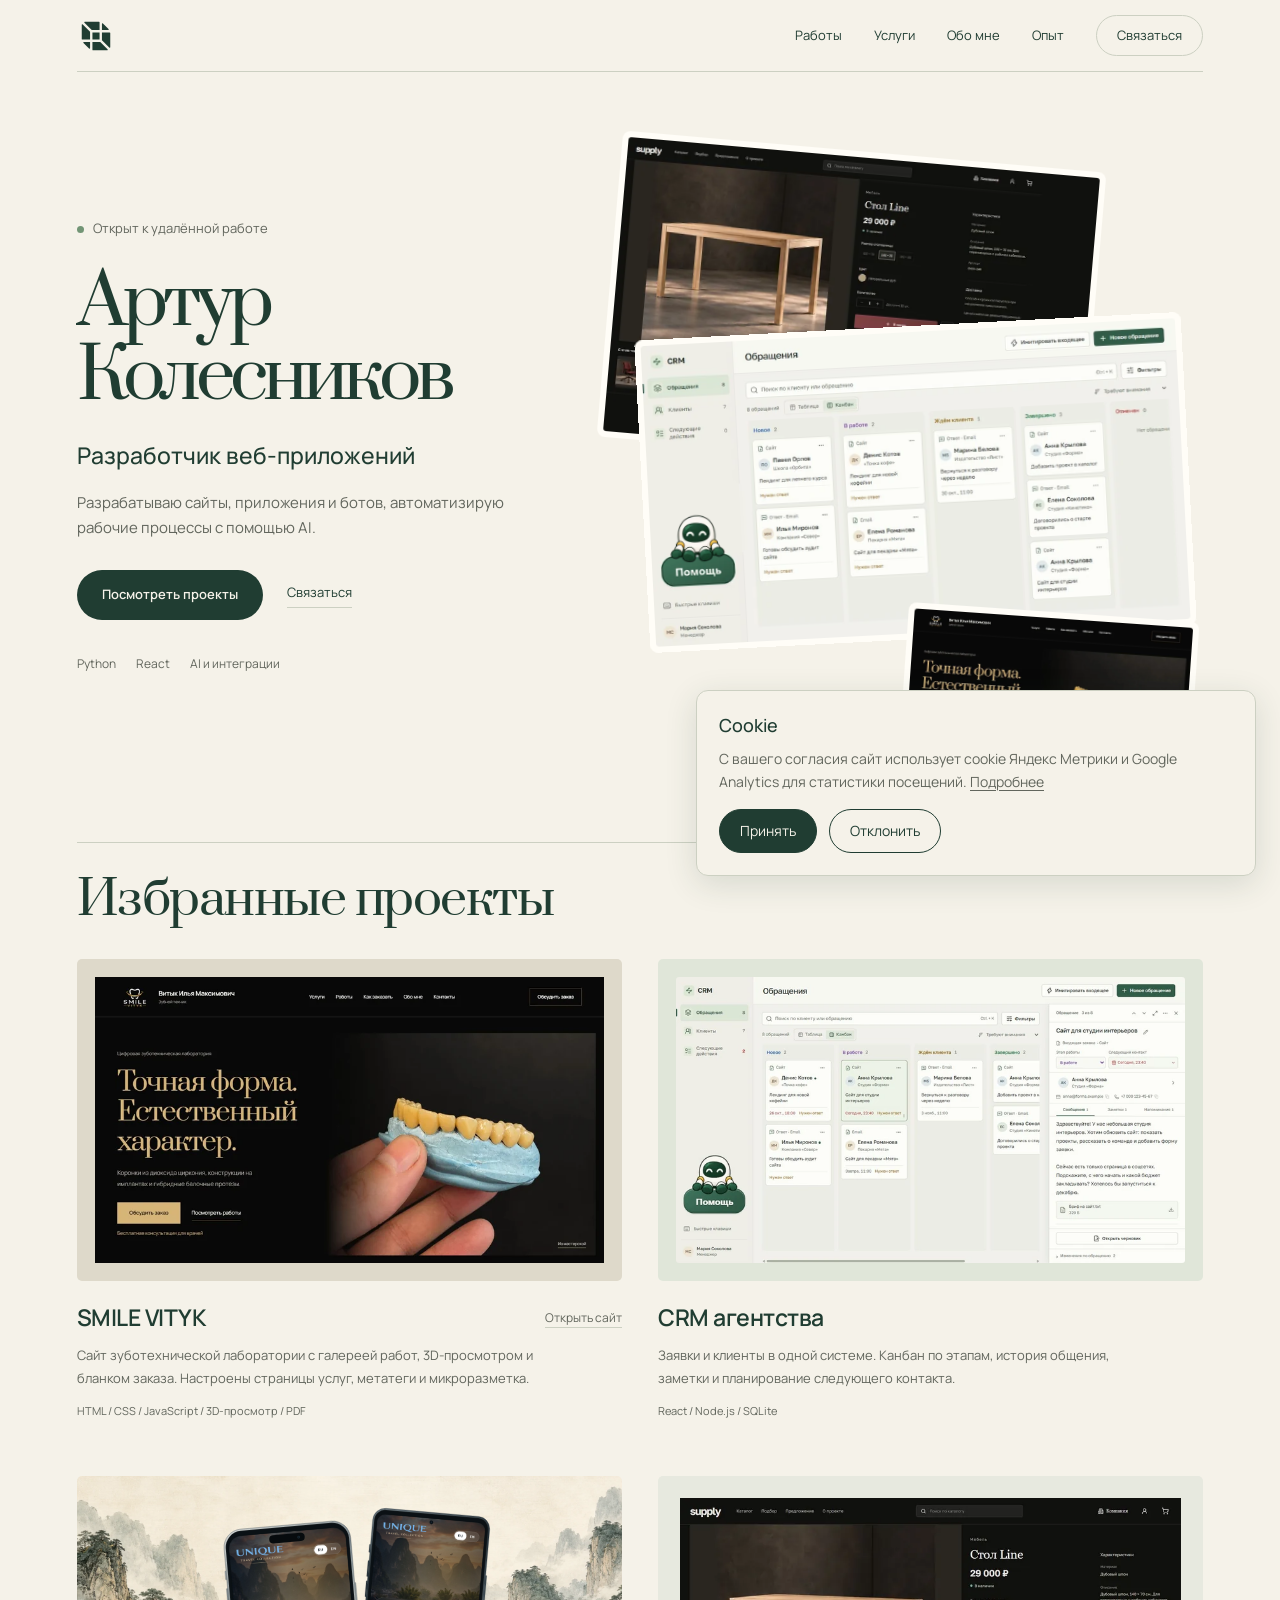
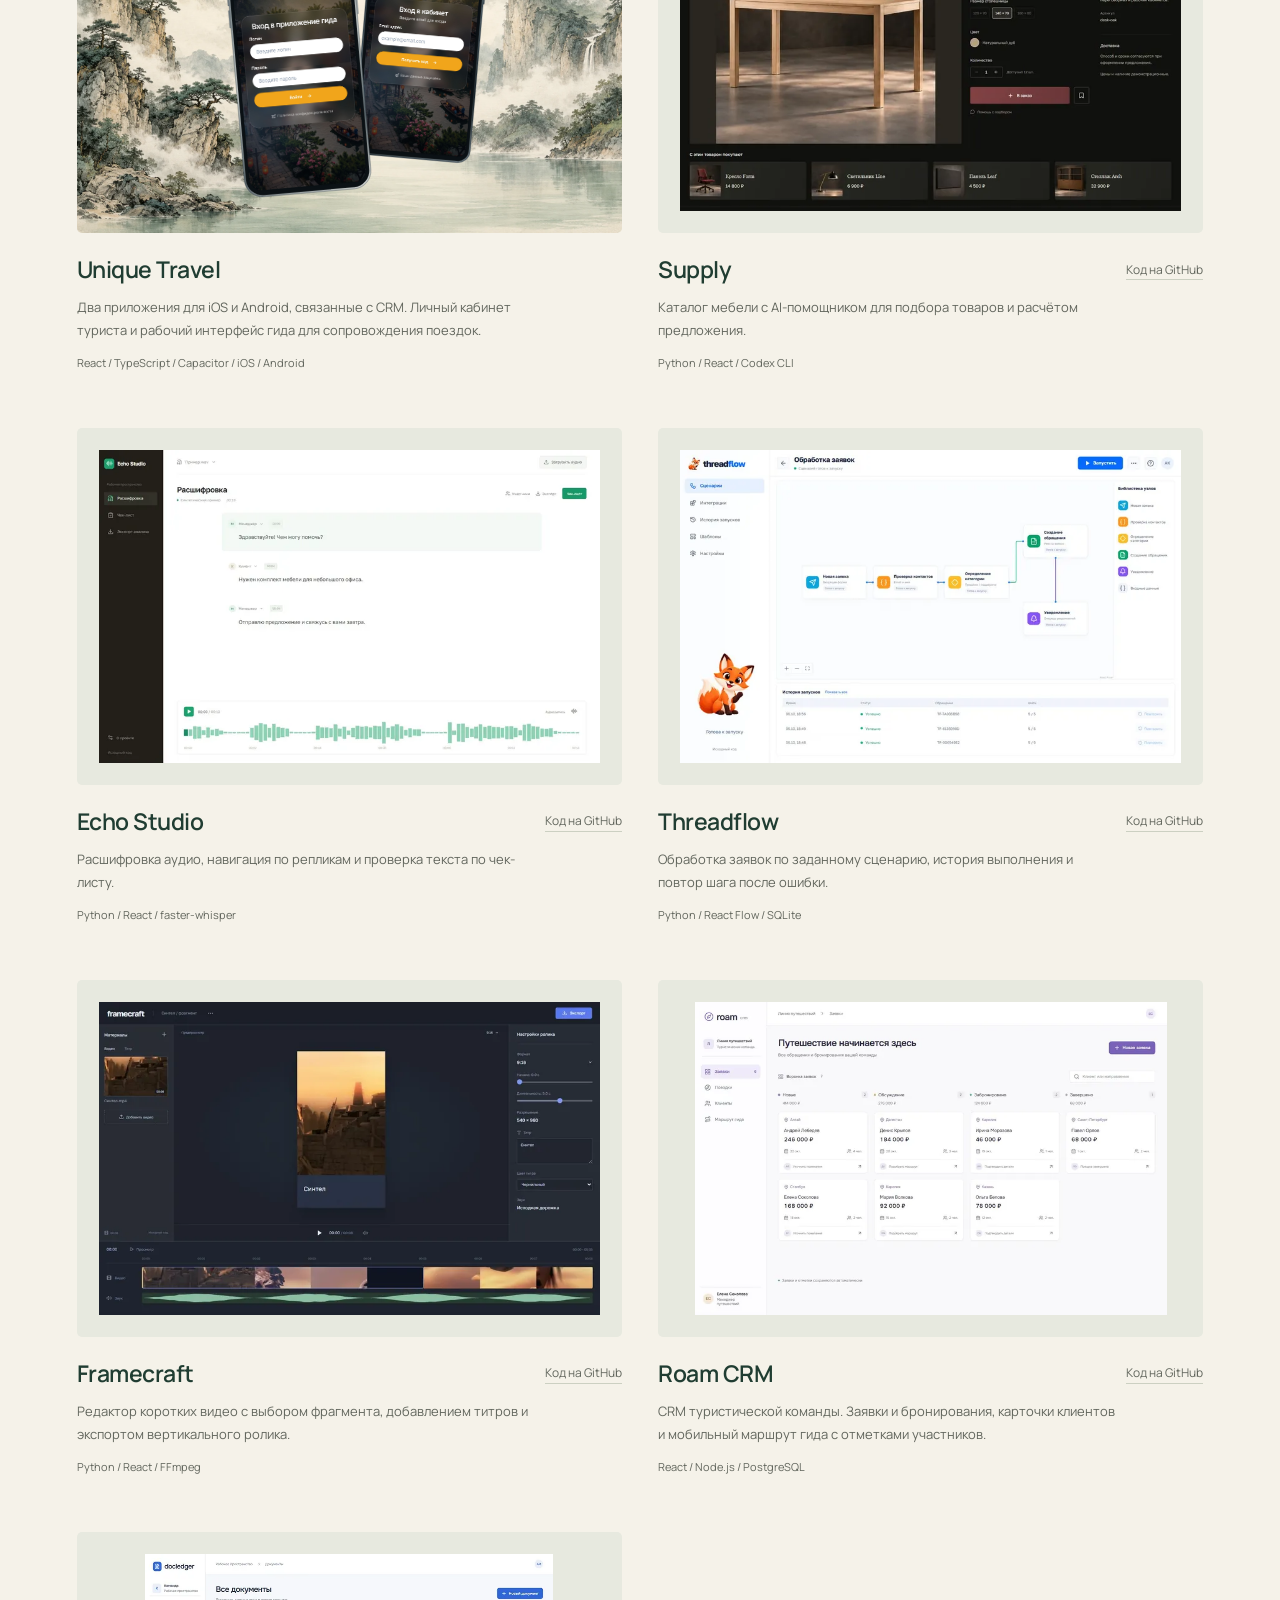
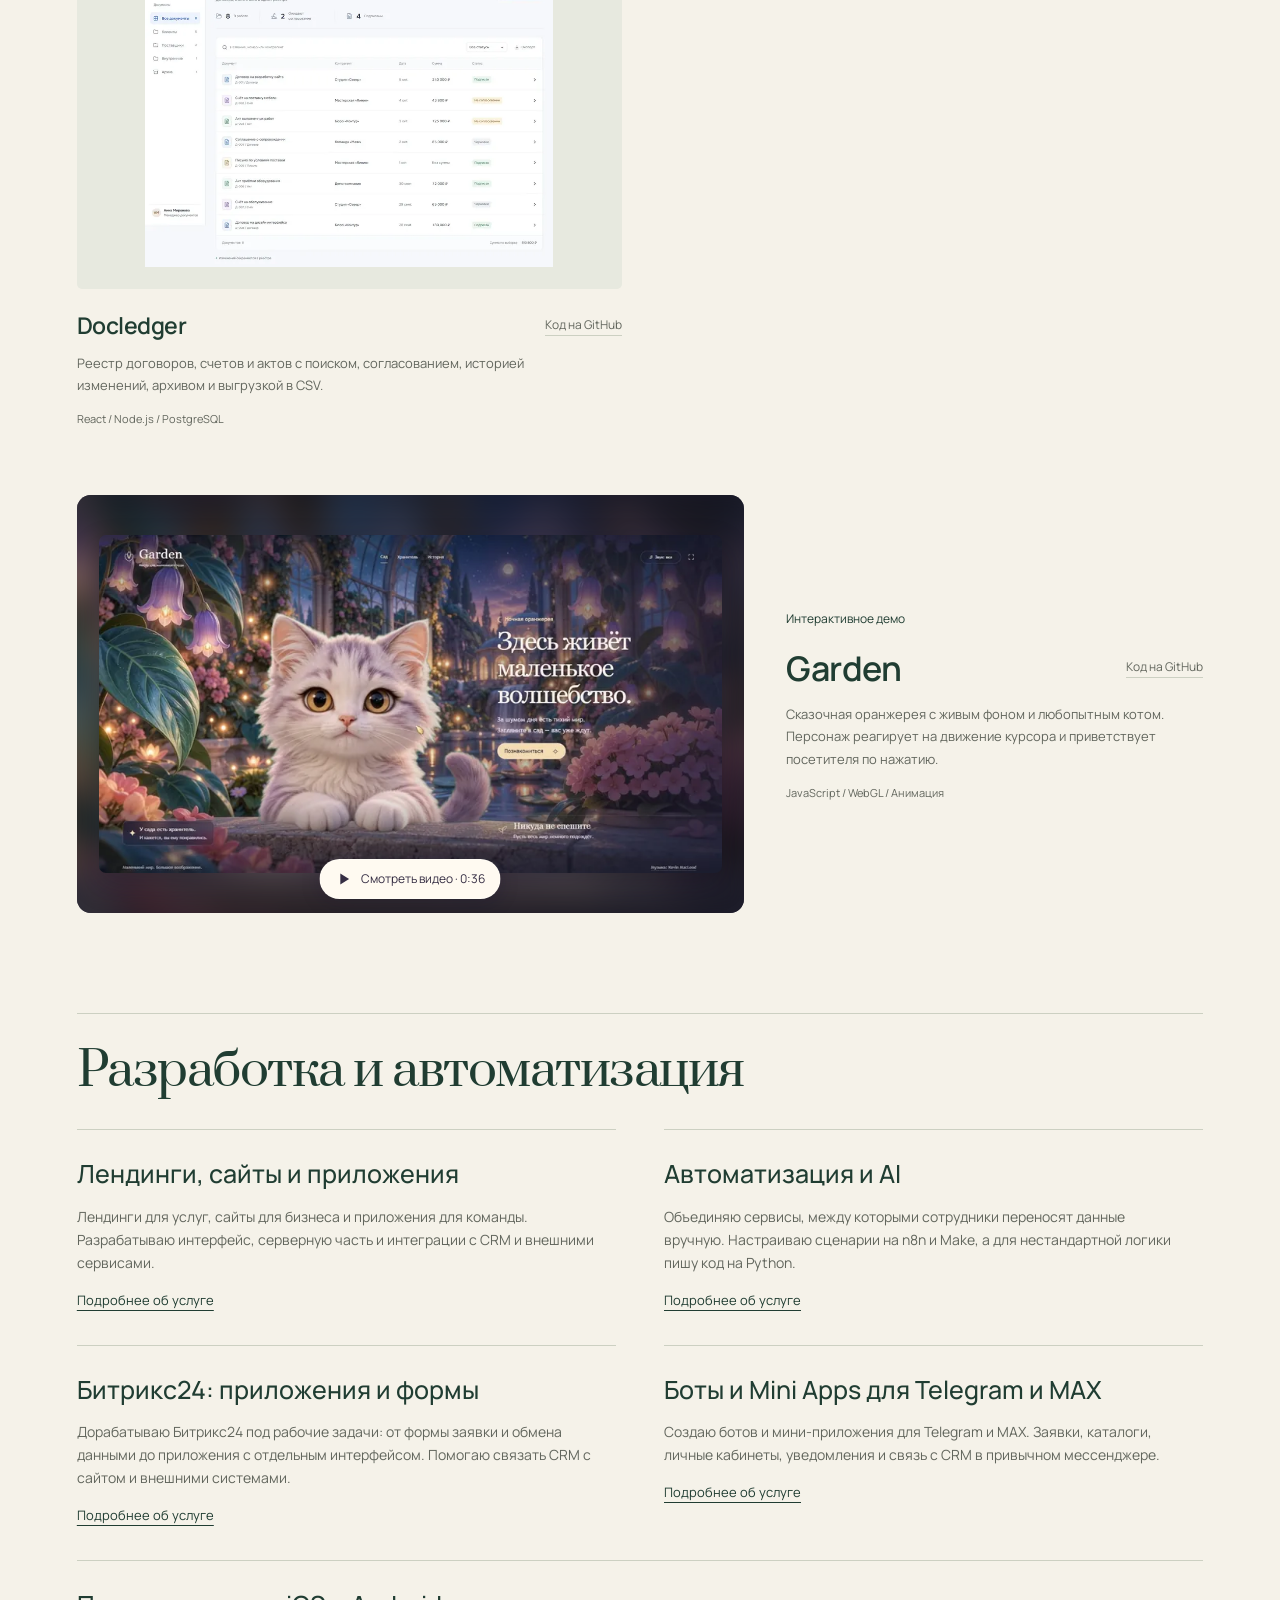
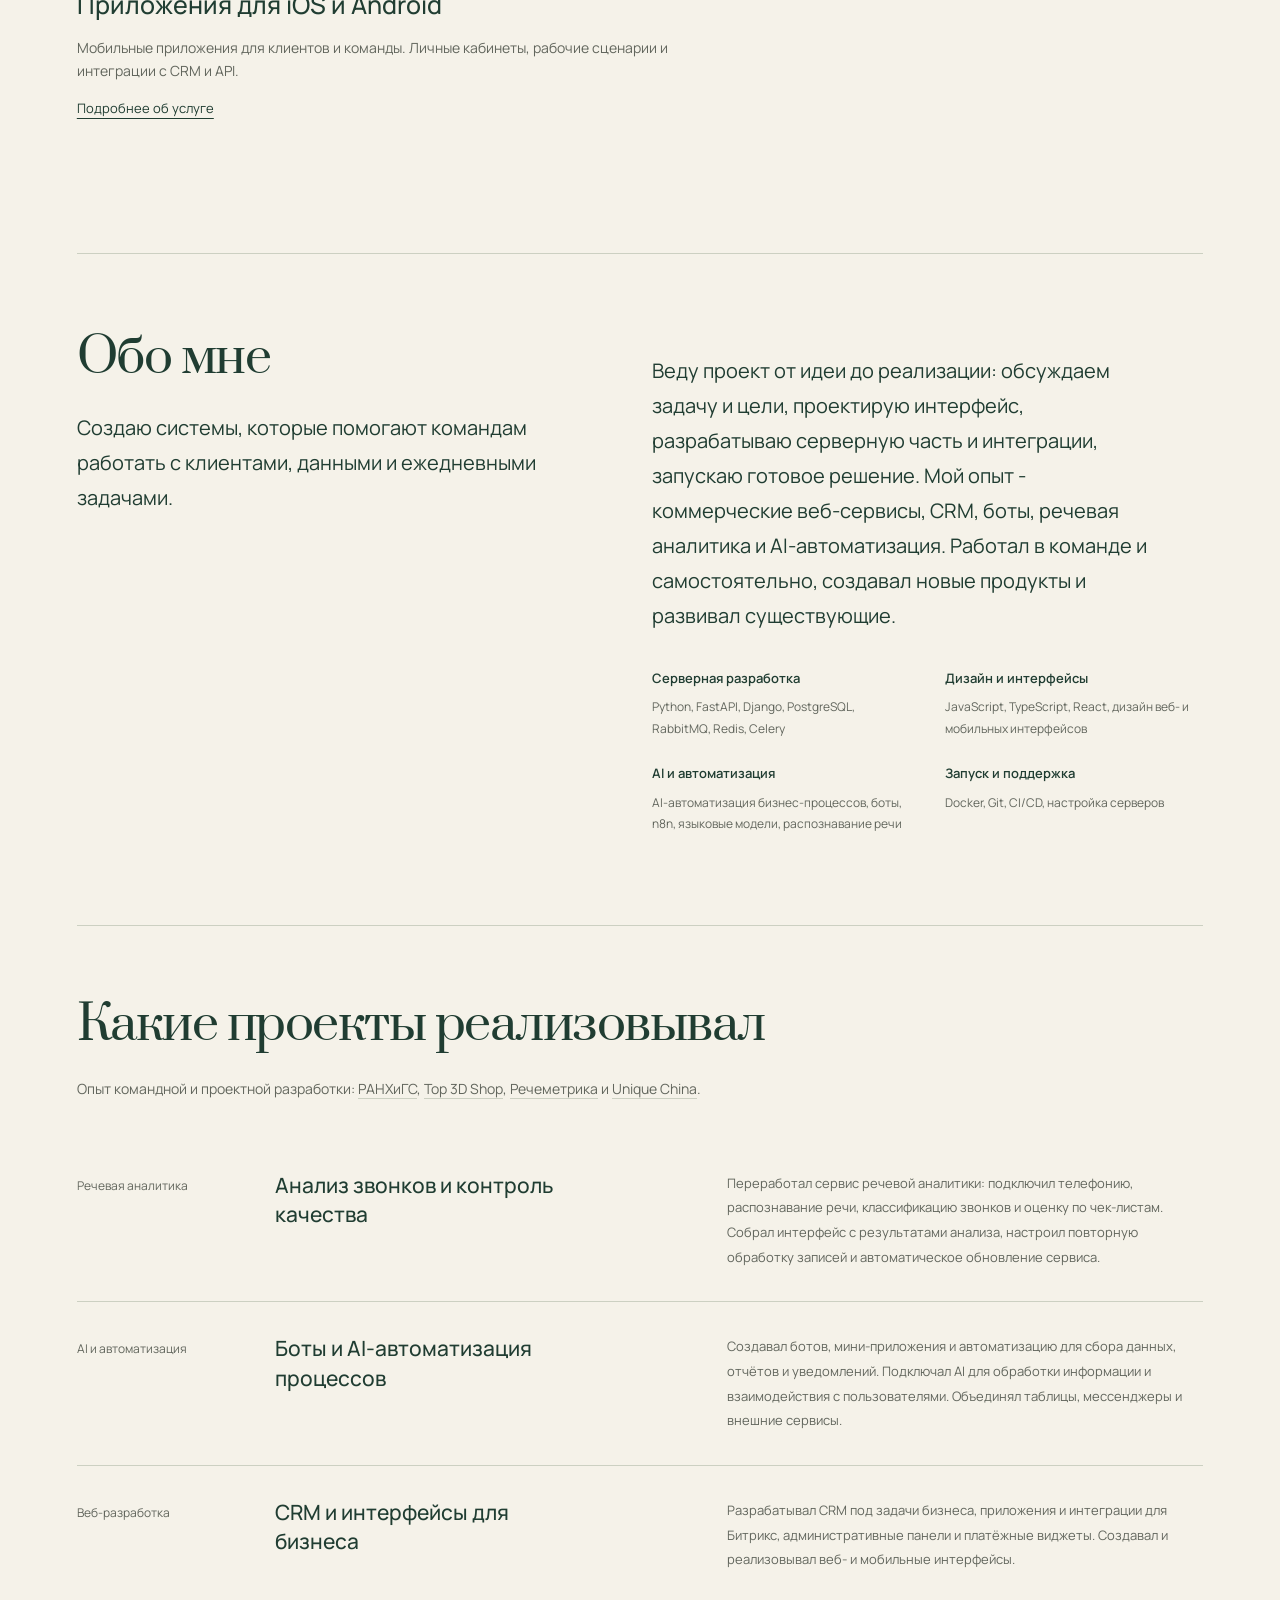
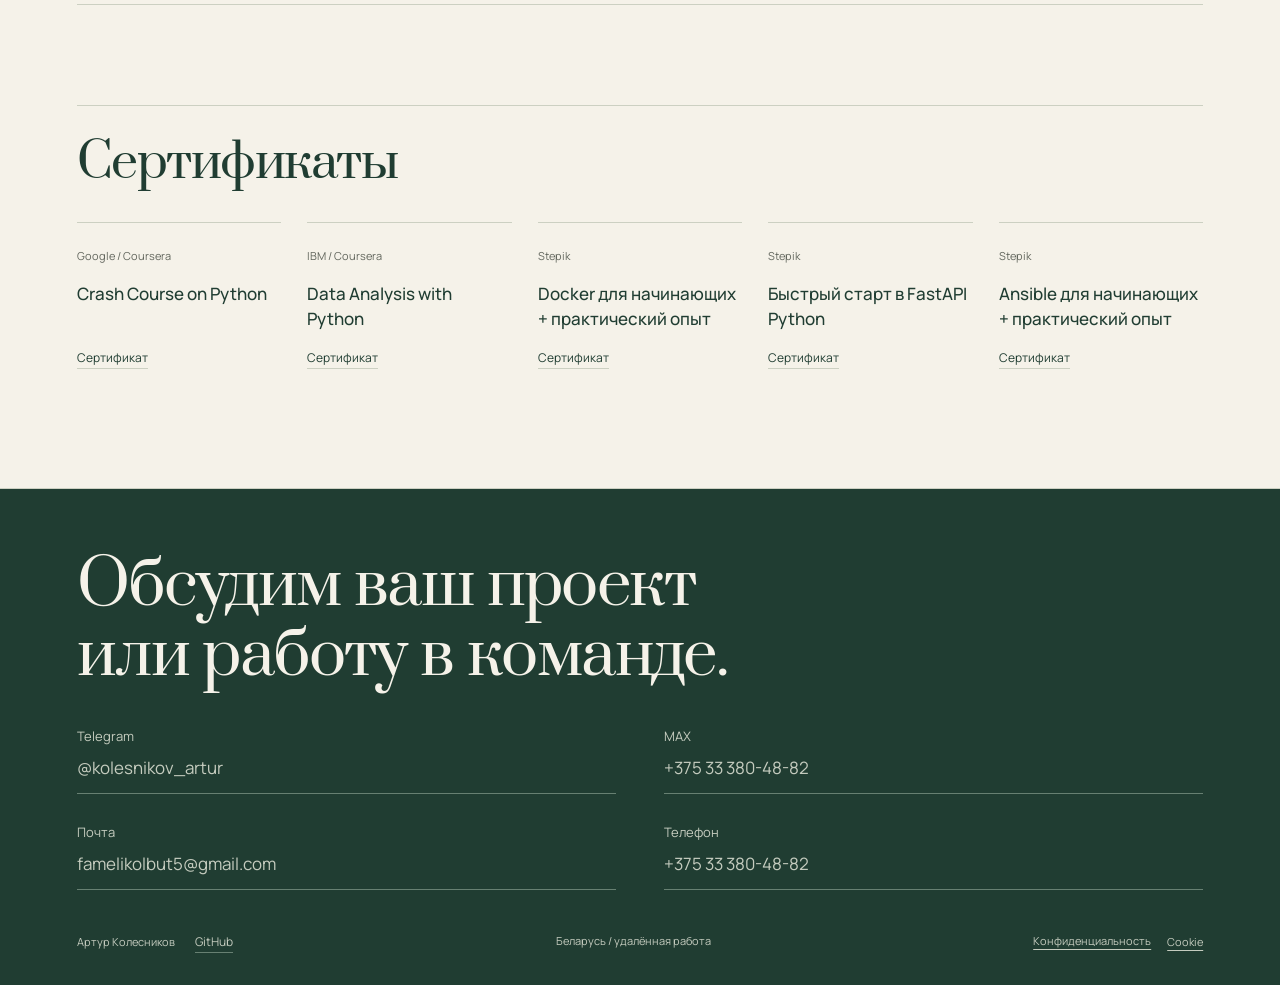
==== commit b2848a32: "Prevent scrolling when confirming cookie preferences" ====
--- a/index.html
+++ b/index.html
@@ -5,4 +5,4 @@
 <article class="project project-agency-crm">
 <button class="work-image crm-cover" data-work="agency-crm" data-static="true" aria-label="Посмотреть CRM агентства"><span class="crm-screen"><img data-srcset="assets/agency-crm-480.webp?v=40ccf4312598 480w, assets/agency-crm-800.webp?v=f8a2fe6cc7e8 800w, assets/agency-crm-1200.webp?v=4243671e2fd0 1200w" sizes="(max-width:600px) 90vw, (max-width:900px) 80vw, 48vw" src="data:image/svg+xml,%3Csvg xmlns=%22http://www.w3.org/2000/svg%22 width=%221280%22 height=%22720%22/%3E" data-src="assets/agency-crm-800.webp?v=f8a2fe6cc7e8" alt="CRM агентства с канбаном и анимированным помощником Бипом" width="1280" height="720" decoding="async" loading="lazy"><noscript><img srcset="assets/agency-crm-480.webp?v=40ccf4312598 480w, assets/agency-crm-800.webp?v=f8a2fe6cc7e8 800w, assets/agency-crm-1200.webp?v=4243671e2fd0 1200w" sizes="(max-width:600px) 90vw, (max-width:900px) 80vw, 48vw" src="assets/agency-crm-800.webp?v=f8a2fe6cc7e8" alt="CRM агентства с канбаном и анимированным помощником Бипом" width="1280" height="720" decoding="async" loading="lazy"></noscript></span></button>
 <div class="project-copy"><div class="project-heading"><h3>CRM агентства</h3></div><p>Заявки и клиенты в одной системе. Канбан по этапам, история общения, заметки и планирование следующего контакта.</p><p class="stack">React / Node.js / SQLite</p></div>
-</article><article class="project project-mobile-apps"><button class="work-image mobile-app-cover" data-lazy-background data-work="unique-travel" aria-label="Посмотреть приложения для туристов и гидов"><span class="app-devices"><span class="app-phone app-phone-guide app-phone-iphone" aria-label="iPhone"><img class="device-mockup" src="data:image/svg+xml,%3Csvg xmlns=%22http://www.w3.org/2000/svg%22 width=%22520%22 height=%22944%22/%3E" data-src="assets/unique-travel-iphone.svg?v=606f46e876f7" alt="Оригинальный экран приложения гида на iPhone" width="520" height="944" fetchpriority="low" loading="lazy" decoding="async"><noscript><img class="device-mockup" src="assets/unique-travel-iphone.svg?v=606f46e876f7" alt="Оригинальный экран приложения гида на iPhone" width="520" height="944" fetchpriority="low" loading="lazy" decoding="async"></noscript><img class="bird-preview" src="data:image/svg+xml,%3Csvg xmlns=%22http://www.w3.org/2000/svg%22 width=%22430%22 height=%22320%22/%3E" data-src="assets/travel-birds-still.webp" data-still="assets/travel-birds-still.webp" data-animation="assets/travel-birds.webp" alt="" width="430" height="320" loading="lazy" decoding="async"><noscript><img class="bird-preview" src="assets/travel-birds-still.webp" data-still="assets/travel-birds-still.webp" data-animation="assets/travel-birds.webp" alt="" width="430" height="320" loading="lazy" decoding="async"></noscript></span><span class="app-phone app-phone-tourist app-phone-android" aria-label="Android"><img class="device-mockup" src="data:image/svg+xml,%3Csvg xmlns=%22http://www.w3.org/2000/svg%22 width=%22520%22 height=%22944%22/%3E" data-src="assets/unique-travel-android.svg?v=cbf7f6e3d1ae" alt="Оригинальный экран кабинета туриста на Android" width="520" height="944" fetchpriority="low" loading="lazy" decoding="async"><noscript><img class="device-mockup" src="assets/unique-travel-android.svg?v=cbf7f6e3d1ae" alt="Оригинальный экран кабинета туриста на Android" width="520" height="944" fetchpriority="low" loading="lazy" decoding="async"></noscript><img class="bird-preview" src="data:image/svg+xml,%3Csvg xmlns=%22http://www.w3.org/2000/svg%22 width=%22430%22 height=%22320%22/%3E" data-src="assets/travel-birds-still.webp" data-still="assets/travel-birds-still.webp" data-animation="assets/travel-birds.webp" alt="" width="430" height="320" loading="lazy" decoding="async"><noscript><img class="bird-preview" src="assets/travel-birds-still.webp" data-still="assets/travel-birds-still.webp" data-animation="assets/travel-birds.webp" alt="" width="430" height="320" loading="lazy" decoding="async"></noscript></span></span></button><div class="project-copy"><div class="project-heading"><h3>Unique Travel</h3></div><p>Два приложения для iOS и Android, связанные с CRM. Личный кабинет туриста и рабочий интерфейс гида для сопровождения поездок.</p><p class="stack">React / TypeScript / Capacitor / iOS / Android</p></div></article><article class="project"><button class="work-image" data-work="supply" aria-label="Посмотреть Supply"><img data-srcset="assets/supply-480.webp?v=framed20261029 480w, assets/supply-800.webp?v=framed20261029 800w, assets/supply-1200.webp?v=framed20261029 1200w" sizes="(max-width: 600px) 90vw, (max-width: 900px) 70vw, 50vw" loading="lazy" src="data:image/svg+xml,%3Csvg xmlns=%22http://www.w3.org/2000/svg%22 width=%221652%22 height=%221033%22/%3E" data-src="assets/supply-800.webp?v=framed20261029" alt="Supply - интерфейс проекта" width="1454" height="909" decoding="async"><noscript><img srcset="assets/supply-480.webp?v=framed20261029 480w, assets/supply-800.webp?v=framed20261029 800w, assets/supply-1200.webp?v=framed20261029 1200w" sizes="(max-width: 600px) 90vw, (max-width: 900px) 70vw, 50vw" loading="lazy" src="assets/supply-800.webp?v=framed20261029" alt="Supply - интерфейс проекта" width="1454" height="909" decoding="async"></noscript></button><div class="project-copy"><div class="project-heading"><h3>Supply</h3><a href="https://github.com/famelikolbut5/supply" target="_blank" rel="noreferrer">Код на GitHub</a></div><p>Каталог мебели с AI-помощником для подбора товаров и расчётом предложения.</p><p class="stack">Python / React / Codex CLI</p></div></article><article class="project"><button class="work-image" data-work="echo-studio" aria-label="Посмотреть Echo Studio"><img data-srcset="assets/echo-studio-480.webp?v=framed20261029 480w, assets/echo-studio-800.webp?v=framed20261029 800w, assets/echo-studio-1200.webp?v=framed20261029 1200w" sizes="(max-width: 600px) 90vw, (max-width: 900px) 70vw, 50vw" loading="lazy" src="data:image/svg+xml,%3Csvg xmlns=%22http://www.w3.org/2000/svg%22 width=%221652%22 height=%221033%22/%3E" data-src="assets/echo-studio-800.webp?v=framed20261029" alt="Echo Studio - интерфейс проекта" width="1454" height="909" decoding="async"><noscript><img srcset="assets/echo-studio-480.webp?v=framed20261029 480w, assets/echo-studio-800.webp?v=framed20261029 800w, assets/echo-studio-1200.webp?v=framed20261029 1200w" sizes="(max-width: 600px) 90vw, (max-width: 900px) 70vw, 50vw" loading="lazy" src="assets/echo-studio-800.webp?v=framed20261029" alt="Echo Studio - интерфейс проекта" width="1454" height="909" decoding="async"></noscript></button><div class="project-copy"><div class="project-heading"><h3>Echo Studio</h3><a href="https://github.com/famelikolbut5/echo-studio" target="_blank" rel="noreferrer">Код на GitHub</a></div><p>Расшифровка аудио, навигация по репликам и проверка текста по чек-листу.</p><p class="stack">Python / React / faster-whisper</p></div></article><article class="project"><button class="work-image" data-work="threadflow" aria-label="Посмотреть Threadflow"><img data-srcset="assets/threadflow-480.webp?v=framed20261029 480w, assets/threadflow-800.webp?v=framed20261029 800w, assets/threadflow-1200.webp?v=framed20261029 1200w" sizes="(max-width: 600px) 90vw, (max-width: 900px) 70vw, 50vw" loading="lazy" src="data:image/svg+xml,%3Csvg xmlns=%22http://www.w3.org/2000/svg%22 width=%221652%22 height=%221033%22/%3E" data-src="assets/threadflow-800.webp?v=framed20261029" alt="Threadflow - интерфейс проекта" width="1454" height="909" decoding="async"><noscript><img srcset="assets/threadflow-480.webp?v=framed20261029 480w, assets/threadflow-800.webp?v=framed20261029 800w, assets/threadflow-1200.webp?v=framed20261029 1200w" sizes="(max-width: 600px) 90vw, (max-width: 900px) 70vw, 50vw" loading="lazy" src="assets/threadflow-800.webp?v=framed20261029" alt="Threadflow - интерфейс проекта" width="1454" height="909" decoding="async"></noscript></button><div class="project-copy"><div class="project-heading"><h3>Threadflow</h3><a href="https://github.com/famelikolbut5/threadflow" target="_blank" rel="noreferrer">Код на GitHub</a></div><p>Обработка заявок по заданному сценарию, история выполнения и повтор шага после ошибки.</p><p class="stack">Python / React Flow / SQLite</p></div></article><article class="project"><button class="work-image" data-work="framecraft" aria-label="Посмотреть Framecraft"><img data-srcset="assets/framecraft-480.webp?v=framed20261029b 480w, assets/framecraft-800.webp?v=framed20261029b 800w, assets/framecraft-1200.webp?v=framed20261029b 1200w" sizes="(max-width: 600px) 90vw, (max-width: 900px) 70vw, 50vw" loading="lazy" src="data:image/svg+xml,%3Csvg xmlns=%22http://www.w3.org/2000/svg%22 width=%221652%22 height=%221033%22/%3E" data-src="assets/framecraft-800.webp?v=framed20261029b" alt="Framecraft - интерфейс проекта" width="1454" height="909" decoding="async"><noscript><img srcset="assets/framecraft-480.webp?v=framed20261029b 480w, assets/framecraft-800.webp?v=framed20261029b 800w, assets/framecraft-1200.webp?v=framed20261029b 1200w" sizes="(max-width: 600px) 90vw, (max-width: 900px) 70vw, 50vw" loading="lazy" src="assets/framecraft-800.webp?v=framed20261029b" alt="Framecraft - интерфейс проекта" width="1454" height="909" decoding="async"></noscript></button><div class="project-copy"><div class="project-heading"><h3>Framecraft</h3><a href="https://github.com/famelikolbut5/framecraft" target="_blank" rel="noreferrer">Код на GitHub</a></div><p>Редактор коротких видео с выбором фрагмента, добавлением титров и экспортом вертикального ролика.</p><p class="stack">Python / React / FFmpeg</p></div></article><article class="project"><button class="work-image" data-work="roam-crm" aria-label="Посмотреть Roam CRM"><img data-srcset="assets/roam-crm-480.webp?v=framed20261029 480w, assets/roam-crm-800.webp?v=framed20261029 800w, assets/roam-crm-1200.webp?v=framed20261029 1200w" sizes="(max-width: 600px) 90vw, (max-width: 900px) 70vw, 50vw" loading="lazy" src="data:image/svg+xml,%3Csvg xmlns=%22http://www.w3.org/2000/svg%22 width=%221652%22 height=%221097%22/%3E" data-src="assets/roam-crm-800.webp?v=framed20261029" alt="Roam CRM - интерфейс проекта" width="1454" height="966" decoding="async"><noscript><img srcset="assets/roam-crm-480.webp?v=framed20261029 480w, assets/roam-crm-800.webp?v=framed20261029 800w, assets/roam-crm-1200.webp?v=framed20261029 1200w" sizes="(max-width: 600px) 90vw, (max-width: 900px) 70vw, 50vw" loading="lazy" src="assets/roam-crm-800.webp?v=framed20261029" alt="Roam CRM - интерфейс проекта" width="1454" height="966" decoding="async"></noscript></button><div class="project-copy"><div class="project-heading"><h3>Roam CRM</h3><a href="https://github.com/famelikolbut5/roam-crm" target="_blank" rel="noreferrer">Код на GitHub</a></div><p>CRM туристической команды. Заявки и бронирования, карточки клиентов и мобильный маршрут гида с отметками участников.</p><p class="stack">React / Node.js / PostgreSQL</p></div></article><article class="project"><button class="work-image" data-work="docledger" aria-label="Посмотреть Docledger"><img data-srcset="assets/docledger-480.webp?v=framed20261029 480w, assets/docledger-800.webp?v=framed20261029 800w, assets/docledger-1200.webp?v=framed20261029 1200w" sizes="(max-width: 600px) 90vw, (max-width: 900px) 70vw, 50vw" loading="lazy" src="data:image/svg+xml,%3Csvg xmlns=%22http://www.w3.org/2000/svg%22 width=%221652%22 height=%221267%22/%3E" data-src="assets/docledger-800.webp?v=framed20261029" alt="Docledger - интерфейс проекта" width="1454" height="1116" decoding="async"><noscript><img srcset="assets/docledger-480.webp?v=framed20261029 480w, assets/docledger-800.webp?v=framed20261029 800w, assets/docledger-1200.webp?v=framed20261029 1200w" sizes="(max-width: 600px) 90vw, (max-width: 900px) 70vw, 50vw" loading="lazy" src="assets/docledger-800.webp?v=framed20261029" alt="Docledger - интерфейс проекта" width="1454" height="1116" decoding="async"></noscript></button><div class="project-copy"><div class="project-heading"><h3>Docledger</h3><a href="https://github.com/famelikolbut5/docledger" target="_blank" rel="noreferrer">Код на GitHub</a></div><p>Реестр договоров, счетов и актов с поиском, согласованием, историей изменений, архивом и выгрузкой в CSV.</p><p class="stack">React / Node.js / PostgreSQL</p></div></article><article class="project project-garden"><button class="work-image garden-cover" data-work="garden" aria-label="Смотреть видео Garden со звуком"><span class="garden-cover-backdrop" aria-hidden="true"></span><img data-srcset="assets/garden-480.webp 480w, assets/garden-800.webp 800w, assets/garden-1200.webp 1200w" sizes="(max-width: 600px) 90vw, (max-width: 900px) 70vw, 50vw" loading="lazy" src="data:image/svg+xml,%3Csvg xmlns=%22http://www.w3.org/2000/svg%22 width=%221910%22 height=%221038%22/%3E" data-src="assets/garden-800.webp" alt="Garden — сказочная оранжерея с интерактивным котом" width="1910" height="1038" decoding="async"><noscript><img srcset="assets/garden-480.webp 480w, assets/garden-800.webp 800w, assets/garden-1200.webp 1200w" sizes="(max-width: 600px) 90vw, (max-width: 900px) 70vw, 50vw" loading="lazy" src="assets/garden-800.webp" alt="Garden — сказочная оранжерея с интерактивным котом" width="1910" height="1038" decoding="async"></noscript><span class="garden-play"><svg viewBox="0 0 20 20" width="16" height="16" aria-hidden="true"><path d="M6 3v14l11-7Z" fill="currentColor"/></svg>Смотреть видео · 0:36</span></button><div class="project-copy"><span class="garden-category">Интерактивное демо</span><div class="project-heading"><h3>Garden</h3><a href="https://github.com/famelikolbut5/garden" target="_blank" rel="noreferrer">Код на GitHub</a></div><p>Сказочная оранжерея с живым фоном и любопытным котом. Персонаж реагирует на движение курсора и приветствует посетителя по нажатию.</p><p class="stack">JavaScript / WebGL / Анимация</p></div></article></div></section><section class="services" id="services"><div class="work-heading"><h2>Разработка и автоматизация</h2></div><div class="service-list"><a class="service-link" href="/services/web-development/"><h3>Лендинги, сайты и приложения</h3><p>Лендинги для услуг, сайты для бизнеса и приложения для команды. Разрабатываю интерфейс, серверную часть и интеграции с CRM и внешними сервисами.</p><span>Подробнее об услуге</span></a><a class="service-link" href="/services/automation/"><h3>Автоматизация и AI</h3><p>Объединяю сервисы, между которыми сотрудники переносят данные вручную. Настраиваю сценарии на n8n и Make, а для нестандартной логики пишу код на Python.</p><span>Подробнее об услуге</span></a><a class="service-link" href="/services/bitrix24/"><h3>Битрикс24: приложения и формы</h3><p>Дорабатываю Битрикс24 под рабочие задачи: от формы заявки и обмена данными до приложения с отдельным интерфейсом. Помогаю связать CRM с сайтом и внешними системами.</p><span>Подробнее об услуге</span></a><a class="service-link" href="/services/telegram-bots/"><h3>Боты и Mini Apps для Telegram и MAX</h3><p>Создаю ботов и мини-приложения для Telegram и MAX. Заявки, каталоги, личные кабинеты, уведомления и связь с CRM в привычном мессенджере.</p><span>Подробнее об услуге</span></a><a class="service-link mobile-service" href="/services/mobile-apps/"><h3>Приложения для iOS и Android</h3><p>Мобильные приложения для клиентов и команды. Личные кабинеты, рабочие сценарии и интеграции с CRM и API.</p><span>Подробнее об услуге</span></a></div></section><section class="about" id="about"><div><h2 class="section-heading">Обо мне</h2><p class="about-copy">Создаю системы, которые помогают командам работать с клиентами, данными и ежедневными задачами.</p></div><div><p class="about-copy">Веду проект от идеи до реализации: обсуждаем задачу и цели, проектирую интерфейс, разрабатываю серверную часть и интеграции, запускаю готовое решение. Мой опыт - коммерческие веб-сервисы, CRM, боты, речевая аналитика и AI-автоматизация. Работал в команде и самостоятельно, создавал новые продукты и развивал существующие.</p><div class="skills"><div><h3>Серверная разработка</h3><p>Python, FastAPI, Django, PostgreSQL, RabbitMQ, Redis, Celery</p></div><div><h3>Дизайн и интерфейсы</h3><p>JavaScript, TypeScript, React, дизайн веб- и мобильных интерфейсов</p></div><div><h3>AI и автоматизация</h3><p>AI-автоматизация бизнес-процессов, боты, n8n, языковые модели, распознавание речи</p></div><div><h3>Запуск и поддержка</h3><p>Docker, Git, CI/CD, настройка серверов</p></div></div></div></section><section class="experience" id="experience"><h2 class="section-heading">Какие проекты реализовывал</h2><p class="experience-intro">Опыт командной и проектной разработки: <a href="https://www.ranepa.ru/" target="_blank" rel="noreferrer">РАНХиГС</a>, <a href="https://top3dshop.com/" target="_blank" rel="noreferrer">Top 3D Shop</a>, <a href="https://career.habr.com/companies/rechemetrika" target="_blank" rel="noreferrer">Речеметрика</a> и <a href="https://chinaunique.ru/" target="_blank" rel="noreferrer">Unique China</a>.</p><div class="experience-list"><article class="achievement"><span>Речевая аналитика</span><h3>Анализ звонков и контроль качества</h3><p>Переработал сервис речевой аналитики: подключил телефонию, распознавание речи, классификацию звонков и оценку по чек-листам. Собрал интерфейс с результатами анализа, настроил повторную обработку записей и автоматическое обновление сервиса.</p></article><article class="achievement"><span>AI и автоматизация</span><h3>Боты и AI-автоматизация процессов</h3><p>Создавал ботов, мини-приложения и автоматизацию для сбора данных, отчётов и уведомлений. Подключал AI для обработки информации и взаимодействия с пользователями. Объединял таблицы, мессенджеры и внешние сервисы.</p></article><article class="achievement"><span>Веб-разработка</span><h3>CRM и интерфейсы для бизнеса</h3><p>Разрабатывал CRM под задачи бизнеса, приложения и интеграции для Битрикс, административные панели и платёжные виджеты. Создавал и реализовывал веб- и мобильные интерфейсы.</p></article></div></section><section class="courses" id="courses"><div class="work-heading"><h2>Сертификаты</h2></div><div class="course-list"><button class="course" data-cert="google-python.webp" data-title="Crash Course on Python"><span>Google / Coursera</span><h3>Crash Course on Python</h3><span class="cert-open">Сертификат</span></button><button class="course" data-cert="ibm-data-analysis.webp" data-title="Data Analysis with Python"><span>IBM / Coursera</span><h3>Data Analysis with Python</h3><span class="cert-open">Сертификат</span></button><button class="course" data-cert="docker.webp" data-title="Docker для начинающих + практический опыт"><span>Stepik</span><h3>Docker для начинающих + практический опыт</h3><span class="cert-open">Сертификат</span></button><button class="course" data-cert="fastapi.webp" data-title="Быстрый старт в FastAPI Python"><span>Stepik</span><h3>Быстрый старт в FastAPI Python</h3><span class="cert-open">Сертификат</span></button><button class="course" data-cert="ansible.webp" data-title="Ansible для начинающих + практический опыт"><span>Stepik</span><h3>Ansible для начинающих + практический опыт</h3><span class="cert-open">Сертификат</span></button></div></section></main><section class="contact" id="contact"><h2>Обсудим ваш проект<br>или работу в команде.</h2><div class="contact-links contact-methods"><a href="https://t.me/kolesnikov_artur" target="_blank" rel="noopener noreferrer" data-contact="telegram"><span>Telegram</span>@kolesnikov_artur</a><div class="max-contact"><button type="button" class="copy-max" data-copy="+375333804882" aria-label="MAX: +375 33 380-48-82, скопировать номер"><span>MAX</span><span>+375 33 380-48-82</span></button><span class="copy-status" role="status" aria-live="polite"></span></div><div class="max-contact"><button type="button" class="copy-max" data-copy="famelikolbut5@gmail.com" data-contact="email" aria-label="Почта: famelikolbut5@gmail.com, скопировать адрес"><span>Почта</span><span>famelikolbut5@gmail.com</span></button><span class="copy-status" role="status" aria-live="polite"></span></div><div class="max-contact"><button type="button" class="copy-max" data-copy="+375333804882" data-contact="phone" aria-label="Телефон: +375 33 380-48-82, скопировать номер"><span>Телефон</span><span>+375 33 380-48-82</span></button><span class="copy-status" role="status" aria-live="polite"></span></div></div><footer><span>Артур Колесников <a class="footer-github" href="https://github.com/famelikolbut5" target="_blank" rel="noopener noreferrer">GitHub</a></span><span>Беларусь / удалённая работа</span><div class="footer-privacy"><a href="/privacy/">Конфиденциальность</a><button type="button" data-analytics-settings>Cookie</button></div></footer></section></div><div class="viewer" role="dialog" aria-modal="true" aria-label="Просмотр проекта" hidden><header><h2>Проект</h2><button class="close" aria-label="Закрыть"><svg viewBox="0 0 24 24" width="18" height="18" fill="none" stroke="currentColor" stroke-width="1.8" stroke-linecap="round" aria-hidden="true" focusable="false"><path d="m6 6 12 12M18 6 6 18"/></svg></button></header><div class="viewer-media"><img alt="Интерфейс проекта"><video class="project-video" controls playsinline preload="none" tabindex="0" aria-label="Garden — запись интерактивного демо" hidden></video></div><div class="viewer-info"><p></p><a class="primary" href="https://github.com/famelikolbut5" target="_blank" rel="noreferrer">Посмотреть код</a></div></div><div class="cert-viewer" role="dialog" aria-modal="true" aria-label="Сертификат курса" hidden><header><h2>Сертификат</h2><button class="close" aria-label="Закрыть сертификат">×</button></header><img alt="Сертификат"></div><script src="/script.js?v=6aa52b9e56ad"></script><script src="/contacts.js?v=cead63d8a680" defer></script><script src="/analytics.js?v=211a437aeb8a" defer></script></body></html>
+</article><article class="project project-mobile-apps"><button class="work-image mobile-app-cover" data-lazy-background data-work="unique-travel" aria-label="Посмотреть приложения для туристов и гидов"><span class="app-devices"><span class="app-phone app-phone-guide app-phone-iphone" aria-label="iPhone"><img class="device-mockup" src="data:image/svg+xml,%3Csvg xmlns=%22http://www.w3.org/2000/svg%22 width=%22520%22 height=%22944%22/%3E" data-src="assets/unique-travel-iphone.svg?v=606f46e876f7" alt="Оригинальный экран приложения гида на iPhone" width="520" height="944" fetchpriority="low" loading="lazy" decoding="async"><noscript><img class="device-mockup" src="assets/unique-travel-iphone.svg?v=606f46e876f7" alt="Оригинальный экран приложения гида на iPhone" width="520" height="944" fetchpriority="low" loading="lazy" decoding="async"></noscript><img class="bird-preview" src="data:image/svg+xml,%3Csvg xmlns=%22http://www.w3.org/2000/svg%22 width=%22430%22 height=%22320%22/%3E" data-src="assets/travel-birds-still.webp" data-still="assets/travel-birds-still.webp" data-animation="assets/travel-birds.webp" alt="" width="430" height="320" loading="lazy" decoding="async"><noscript><img class="bird-preview" src="assets/travel-birds-still.webp" data-still="assets/travel-birds-still.webp" data-animation="assets/travel-birds.webp" alt="" width="430" height="320" loading="lazy" decoding="async"></noscript></span><span class="app-phone app-phone-tourist app-phone-android" aria-label="Android"><img class="device-mockup" src="data:image/svg+xml,%3Csvg xmlns=%22http://www.w3.org/2000/svg%22 width=%22520%22 height=%22944%22/%3E" data-src="assets/unique-travel-android.svg?v=cbf7f6e3d1ae" alt="Оригинальный экран кабинета туриста на Android" width="520" height="944" fetchpriority="low" loading="lazy" decoding="async"><noscript><img class="device-mockup" src="assets/unique-travel-android.svg?v=cbf7f6e3d1ae" alt="Оригинальный экран кабинета туриста на Android" width="520" height="944" fetchpriority="low" loading="lazy" decoding="async"></noscript><img class="bird-preview" src="data:image/svg+xml,%3Csvg xmlns=%22http://www.w3.org/2000/svg%22 width=%22430%22 height=%22320%22/%3E" data-src="assets/travel-birds-still.webp" data-still="assets/travel-birds-still.webp" data-animation="assets/travel-birds.webp" alt="" width="430" height="320" loading="lazy" decoding="async"><noscript><img class="bird-preview" src="assets/travel-birds-still.webp" data-still="assets/travel-birds-still.webp" data-animation="assets/travel-birds.webp" alt="" width="430" height="320" loading="lazy" decoding="async"></noscript></span></span></button><div class="project-copy"><div class="project-heading"><h3>Unique Travel</h3></div><p>Два приложения для iOS и Android, связанные с CRM. Личный кабинет туриста и рабочий интерфейс гида для сопровождения поездок.</p><p class="stack">React / TypeScript / Capacitor / iOS / Android</p></div></article><article class="project"><button class="work-image" data-work="supply" aria-label="Посмотреть Supply"><img data-srcset="assets/supply-480.webp?v=framed20261029 480w, assets/supply-800.webp?v=framed20261029 800w, assets/supply-1200.webp?v=framed20261029 1200w" sizes="(max-width: 600px) 90vw, (max-width: 900px) 70vw, 50vw" loading="lazy" src="data:image/svg+xml,%3Csvg xmlns=%22http://www.w3.org/2000/svg%22 width=%221652%22 height=%221033%22/%3E" data-src="assets/supply-800.webp?v=framed20261029" alt="Supply - интерфейс проекта" width="1454" height="909" decoding="async"><noscript><img srcset="assets/supply-480.webp?v=framed20261029 480w, assets/supply-800.webp?v=framed20261029 800w, assets/supply-1200.webp?v=framed20261029 1200w" sizes="(max-width: 600px) 90vw, (max-width: 900px) 70vw, 50vw" loading="lazy" src="assets/supply-800.webp?v=framed20261029" alt="Supply - интерфейс проекта" width="1454" height="909" decoding="async"></noscript></button><div class="project-copy"><div class="project-heading"><h3>Supply</h3><a href="https://github.com/famelikolbut5/supply" target="_blank" rel="noreferrer">Код на GitHub</a></div><p>Каталог мебели с AI-помощником для подбора товаров и расчётом предложения.</p><p class="stack">Python / React / Codex CLI</p></div></article><article class="project"><button class="work-image" data-work="echo-studio" aria-label="Посмотреть Echo Studio"><img data-srcset="assets/echo-studio-480.webp?v=framed20261029 480w, assets/echo-studio-800.webp?v=framed20261029 800w, assets/echo-studio-1200.webp?v=framed20261029 1200w" sizes="(max-width: 600px) 90vw, (max-width: 900px) 70vw, 50vw" loading="lazy" src="data:image/svg+xml,%3Csvg xmlns=%22http://www.w3.org/2000/svg%22 width=%221652%22 height=%221033%22/%3E" data-src="assets/echo-studio-800.webp?v=framed20261029" alt="Echo Studio - интерфейс проекта" width="1454" height="909" decoding="async"><noscript><img srcset="assets/echo-studio-480.webp?v=framed20261029 480w, assets/echo-studio-800.webp?v=framed20261029 800w, assets/echo-studio-1200.webp?v=framed20261029 1200w" sizes="(max-width: 600px) 90vw, (max-width: 900px) 70vw, 50vw" loading="lazy" src="assets/echo-studio-800.webp?v=framed20261029" alt="Echo Studio - интерфейс проекта" width="1454" height="909" decoding="async"></noscript></button><div class="project-copy"><div class="project-heading"><h3>Echo Studio</h3><a href="https://github.com/famelikolbut5/echo-studio" target="_blank" rel="noreferrer">Код на GitHub</a></div><p>Расшифровка аудио, навигация по репликам и проверка текста по чек-листу.</p><p class="stack">Python / React / faster-whisper</p></div></article><article class="project"><button class="work-image" data-work="threadflow" aria-label="Посмотреть Threadflow"><img data-srcset="assets/threadflow-480.webp?v=framed20261029 480w, assets/threadflow-800.webp?v=framed20261029 800w, assets/threadflow-1200.webp?v=framed20261029 1200w" sizes="(max-width: 600px) 90vw, (max-width: 900px) 70vw, 50vw" loading="lazy" src="data:image/svg+xml,%3Csvg xmlns=%22http://www.w3.org/2000/svg%22 width=%221652%22 height=%221033%22/%3E" data-src="assets/threadflow-800.webp?v=framed20261029" alt="Threadflow - интерфейс проекта" width="1454" height="909" decoding="async"><noscript><img srcset="assets/threadflow-480.webp?v=framed20261029 480w, assets/threadflow-800.webp?v=framed20261029 800w, assets/threadflow-1200.webp?v=framed20261029 1200w" sizes="(max-width: 600px) 90vw, (max-width: 900px) 70vw, 50vw" loading="lazy" src="assets/threadflow-800.webp?v=framed20261029" alt="Threadflow - интерфейс проекта" width="1454" height="909" decoding="async"></noscript></button><div class="project-copy"><div class="project-heading"><h3>Threadflow</h3><a href="https://github.com/famelikolbut5/threadflow" target="_blank" rel="noreferrer">Код на GitHub</a></div><p>Обработка заявок по заданному сценарию, история выполнения и повтор шага после ошибки.</p><p class="stack">Python / React Flow / SQLite</p></div></article><article class="project"><button class="work-image" data-work="framecraft" aria-label="Посмотреть Framecraft"><img data-srcset="assets/framecraft-480.webp?v=framed20261029b 480w, assets/framecraft-800.webp?v=framed20261029b 800w, assets/framecraft-1200.webp?v=framed20261029b 1200w" sizes="(max-width: 600px) 90vw, (max-width: 900px) 70vw, 50vw" loading="lazy" src="data:image/svg+xml,%3Csvg xmlns=%22http://www.w3.org/2000/svg%22 width=%221652%22 height=%221033%22/%3E" data-src="assets/framecraft-800.webp?v=framed20261029b" alt="Framecraft - интерфейс проекта" width="1454" height="909" decoding="async"><noscript><img srcset="assets/framecraft-480.webp?v=framed20261029b 480w, assets/framecraft-800.webp?v=framed20261029b 800w, assets/framecraft-1200.webp?v=framed20261029b 1200w" sizes="(max-width: 600px) 90vw, (max-width: 900px) 70vw, 50vw" loading="lazy" src="assets/framecraft-800.webp?v=framed20261029b" alt="Framecraft - интерфейс проекта" width="1454" height="909" decoding="async"></noscript></button><div class="project-copy"><div class="project-heading"><h3>Framecraft</h3><a href="https://github.com/famelikolbut5/framecraft" target="_blank" rel="noreferrer">Код на GitHub</a></div><p>Редактор коротких видео с выбором фрагмента, добавлением титров и экспортом вертикального ролика.</p><p class="stack">Python / React / FFmpeg</p></div></article><article class="project"><button class="work-image" data-work="roam-crm" aria-label="Посмотреть Roam CRM"><img data-srcset="assets/roam-crm-480.webp?v=framed20261029 480w, assets/roam-crm-800.webp?v=framed20261029 800w, assets/roam-crm-1200.webp?v=framed20261029 1200w" sizes="(max-width: 600px) 90vw, (max-width: 900px) 70vw, 50vw" loading="lazy" src="data:image/svg+xml,%3Csvg xmlns=%22http://www.w3.org/2000/svg%22 width=%221652%22 height=%221097%22/%3E" data-src="assets/roam-crm-800.webp?v=framed20261029" alt="Roam CRM - интерфейс проекта" width="1454" height="966" decoding="async"><noscript><img srcset="assets/roam-crm-480.webp?v=framed20261029 480w, assets/roam-crm-800.webp?v=framed20261029 800w, assets/roam-crm-1200.webp?v=framed20261029 1200w" sizes="(max-width: 600px) 90vw, (max-width: 900px) 70vw, 50vw" loading="lazy" src="assets/roam-crm-800.webp?v=framed20261029" alt="Roam CRM - интерфейс проекта" width="1454" height="966" decoding="async"></noscript></button><div class="project-copy"><div class="project-heading"><h3>Roam CRM</h3><a href="https://github.com/famelikolbut5/roam-crm" target="_blank" rel="noreferrer">Код на GitHub</a></div><p>CRM туристической команды. Заявки и бронирования, карточки клиентов и мобильный маршрут гида с отметками участников.</p><p class="stack">React / Node.js / PostgreSQL</p></div></article><article class="project"><button class="work-image" data-work="docledger" aria-label="Посмотреть Docledger"><img data-srcset="assets/docledger-480.webp?v=framed20261029 480w, assets/docledger-800.webp?v=framed20261029 800w, assets/docledger-1200.webp?v=framed20261029 1200w" sizes="(max-width: 600px) 90vw, (max-width: 900px) 70vw, 50vw" loading="lazy" src="data:image/svg+xml,%3Csvg xmlns=%22http://www.w3.org/2000/svg%22 width=%221652%22 height=%221267%22/%3E" data-src="assets/docledger-800.webp?v=framed20261029" alt="Docledger - интерфейс проекта" width="1454" height="1116" decoding="async"><noscript><img srcset="assets/docledger-480.webp?v=framed20261029 480w, assets/docledger-800.webp?v=framed20261029 800w, assets/docledger-1200.webp?v=framed20261029 1200w" sizes="(max-width: 600px) 90vw, (max-width: 900px) 70vw, 50vw" loading="lazy" src="assets/docledger-800.webp?v=framed20261029" alt="Docledger - интерфейс проекта" width="1454" height="1116" decoding="async"></noscript></button><div class="project-copy"><div class="project-heading"><h3>Docledger</h3><a href="https://github.com/famelikolbut5/docledger" target="_blank" rel="noreferrer">Код на GitHub</a></div><p>Реестр договоров, счетов и актов с поиском, согласованием, историей изменений, архивом и выгрузкой в CSV.</p><p class="stack">React / Node.js / PostgreSQL</p></div></article><article class="project project-garden"><button class="work-image garden-cover" data-work="garden" aria-label="Смотреть видео Garden со звуком"><span class="garden-cover-backdrop" aria-hidden="true"></span><img data-srcset="assets/garden-480.webp 480w, assets/garden-800.webp 800w, assets/garden-1200.webp 1200w" sizes="(max-width: 600px) 90vw, (max-width: 900px) 70vw, 50vw" loading="lazy" src="data:image/svg+xml,%3Csvg xmlns=%22http://www.w3.org/2000/svg%22 width=%221910%22 height=%221038%22/%3E" data-src="assets/garden-800.webp" alt="Garden — сказочная оранжерея с интерактивным котом" width="1910" height="1038" decoding="async"><noscript><img srcset="assets/garden-480.webp 480w, assets/garden-800.webp 800w, assets/garden-1200.webp 1200w" sizes="(max-width: 600px) 90vw, (max-width: 900px) 70vw, 50vw" loading="lazy" src="assets/garden-800.webp" alt="Garden — сказочная оранжерея с интерактивным котом" width="1910" height="1038" decoding="async"></noscript><span class="garden-play"><svg viewBox="0 0 20 20" width="16" height="16" aria-hidden="true"><path d="M6 3v14l11-7Z" fill="currentColor"/></svg>Смотреть видео · 0:36</span></button><div class="project-copy"><span class="garden-category">Интерактивное демо</span><div class="project-heading"><h3>Garden</h3><a href="https://github.com/famelikolbut5/garden" target="_blank" rel="noreferrer">Код на GitHub</a></div><p>Сказочная оранжерея с живым фоном и любопытным котом. Персонаж реагирует на движение курсора и приветствует посетителя по нажатию.</p><p class="stack">JavaScript / WebGL / Анимация</p></div></article></div></section><section class="services" id="services"><div class="work-heading"><h2>Разработка и автоматизация</h2></div><div class="service-list"><a class="service-link" href="/services/web-development/"><h3>Лендинги, сайты и приложения</h3><p>Лендинги для услуг, сайты для бизнеса и приложения для команды. Разрабатываю интерфейс, серверную часть и интеграции с CRM и внешними сервисами.</p><span>Подробнее об услуге</span></a><a class="service-link" href="/services/automation/"><h3>Автоматизация и AI</h3><p>Объединяю сервисы, между которыми сотрудники переносят данные вручную. Настраиваю сценарии на n8n и Make, а для нестандартной логики пишу код на Python.</p><span>Подробнее об услуге</span></a><a class="service-link" href="/services/bitrix24/"><h3>Битрикс24: приложения и формы</h3><p>Дорабатываю Битрикс24 под рабочие задачи: от формы заявки и обмена данными до приложения с отдельным интерфейсом. Помогаю связать CRM с сайтом и внешними системами.</p><span>Подробнее об услуге</span></a><a class="service-link" href="/services/telegram-bots/"><h3>Боты и Mini Apps для Telegram и MAX</h3><p>Создаю ботов и мини-приложения для Telegram и MAX. Заявки, каталоги, личные кабинеты, уведомления и связь с CRM в привычном мессенджере.</p><span>Подробнее об услуге</span></a><a class="service-link mobile-service" href="/services/mobile-apps/"><h3>Приложения для iOS и Android</h3><p>Мобильные приложения для клиентов и команды. Личные кабинеты, рабочие сценарии и интеграции с CRM и API.</p><span>Подробнее об услуге</span></a></div></section><section class="about" id="about"><div><h2 class="section-heading">Обо мне</h2><p class="about-copy">Создаю системы, которые помогают командам работать с клиентами, данными и ежедневными задачами.</p></div><div><p class="about-copy">Веду проект от идеи до реализации: обсуждаем задачу и цели, проектирую интерфейс, разрабатываю серверную часть и интеграции, запускаю готовое решение. Мой опыт - коммерческие веб-сервисы, CRM, боты, речевая аналитика и AI-автоматизация. Работал в команде и самостоятельно, создавал новые продукты и развивал существующие.</p><div class="skills"><div><h3>Серверная разработка</h3><p>Python, FastAPI, Django, PostgreSQL, RabbitMQ, Redis, Celery</p></div><div><h3>Дизайн и интерфейсы</h3><p>JavaScript, TypeScript, React, дизайн веб- и мобильных интерфейсов</p></div><div><h3>AI и автоматизация</h3><p>AI-автоматизация бизнес-процессов, боты, n8n, языковые модели, распознавание речи</p></div><div><h3>Запуск и поддержка</h3><p>Docker, Git, CI/CD, настройка серверов</p></div></div></div></section><section class="experience" id="experience"><h2 class="section-heading">Какие проекты реализовывал</h2><p class="experience-intro">Опыт командной и проектной разработки: <a href="https://www.ranepa.ru/" target="_blank" rel="noreferrer">РАНХиГС</a>, <a href="https://top3dshop.com/" target="_blank" rel="noreferrer">Top 3D Shop</a>, <a href="https://career.habr.com/companies/rechemetrika" target="_blank" rel="noreferrer">Речеметрика</a> и <a href="https://chinaunique.ru/" target="_blank" rel="noreferrer">Unique China</a>.</p><div class="experience-list"><article class="achievement"><span>Речевая аналитика</span><h3>Анализ звонков и контроль качества</h3><p>Переработал сервис речевой аналитики: подключил телефонию, распознавание речи, классификацию звонков и оценку по чек-листам. Собрал интерфейс с результатами анализа, настроил повторную обработку записей и автоматическое обновление сервиса.</p></article><article class="achievement"><span>AI и автоматизация</span><h3>Боты и AI-автоматизация процессов</h3><p>Создавал ботов, мини-приложения и автоматизацию для сбора данных, отчётов и уведомлений. Подключал AI для обработки информации и взаимодействия с пользователями. Объединял таблицы, мессенджеры и внешние сервисы.</p></article><article class="achievement"><span>Веб-разработка</span><h3>CRM и интерфейсы для бизнеса</h3><p>Разрабатывал CRM под задачи бизнеса, приложения и интеграции для Битрикс, административные панели и платёжные виджеты. Создавал и реализовывал веб- и мобильные интерфейсы.</p></article></div></section><section class="courses" id="courses"><div class="work-heading"><h2>Сертификаты</h2></div><div class="course-list"><button class="course" data-cert="google-python.webp" data-title="Crash Course on Python"><span>Google / Coursera</span><h3>Crash Course on Python</h3><span class="cert-open">Сертификат</span></button><button class="course" data-cert="ibm-data-analysis.webp" data-title="Data Analysis with Python"><span>IBM / Coursera</span><h3>Data Analysis with Python</h3><span class="cert-open">Сертификат</span></button><button class="course" data-cert="docker.webp" data-title="Docker для начинающих + практический опыт"><span>Stepik</span><h3>Docker для начинающих + практический опыт</h3><span class="cert-open">Сертификат</span></button><button class="course" data-cert="fastapi.webp" data-title="Быстрый старт в FastAPI Python"><span>Stepik</span><h3>Быстрый старт в FastAPI Python</h3><span class="cert-open">Сертификат</span></button><button class="course" data-cert="ansible.webp" data-title="Ansible для начинающих + практический опыт"><span>Stepik</span><h3>Ansible для начинающих + практический опыт</h3><span class="cert-open">Сертификат</span></button></div></section></main><section class="contact" id="contact"><h2>Обсудим ваш проект<br>или работу в команде.</h2><div class="contact-links contact-methods"><a href="https://t.me/kolesnikov_artur" target="_blank" rel="noopener noreferrer" data-contact="telegram"><span>Telegram</span>@kolesnikov_artur</a><div class="max-contact"><button type="button" class="copy-max" data-copy="+375333804882" aria-label="MAX: +375 33 380-48-82, скопировать номер"><span>MAX</span><span>+375 33 380-48-82</span></button><span class="copy-status" role="status" aria-live="polite"></span></div><div class="max-contact"><button type="button" class="copy-max" data-copy="famelikolbut5@gmail.com" data-contact="email" aria-label="Почта: famelikolbut5@gmail.com, скопировать адрес"><span>Почта</span><span>famelikolbut5@gmail.com</span></button><span class="copy-status" role="status" aria-live="polite"></span></div><div class="max-contact"><button type="button" class="copy-max" data-copy="+375333804882" data-contact="phone" aria-label="Телефон: +375 33 380-48-82, скопировать номер"><span>Телефон</span><span>+375 33 380-48-82</span></button><span class="copy-status" role="status" aria-live="polite"></span></div></div><footer><span>Артур Колесников <a class="footer-github" href="https://github.com/famelikolbut5" target="_blank" rel="noopener noreferrer">GitHub</a></span><span>Беларусь / удалённая работа</span><div class="footer-privacy"><a href="/privacy/">Конфиденциальность</a><button type="button" data-analytics-settings>Cookie</button></div></footer></section></div><div class="viewer" role="dialog" aria-modal="true" aria-label="Просмотр проекта" hidden><header><h2>Проект</h2><button class="close" aria-label="Закрыть"><svg viewBox="0 0 24 24" width="18" height="18" fill="none" stroke="currentColor" stroke-width="1.8" stroke-linecap="round" aria-hidden="true" focusable="false"><path d="m6 6 12 12M18 6 6 18"/></svg></button></header><div class="viewer-media"><img alt="Интерфейс проекта"><video class="project-video" controls playsinline preload="none" tabindex="0" aria-label="Garden — запись интерактивного демо" hidden></video></div><div class="viewer-info"><p></p><a class="primary" href="https://github.com/famelikolbut5" target="_blank" rel="noreferrer">Посмотреть код</a></div></div><div class="cert-viewer" role="dialog" aria-modal="true" aria-label="Сертификат курса" hidden><header><h2>Сертификат</h2><button class="close" aria-label="Закрыть сертификат">×</button></header><img alt="Сертификат"></div><script src="/script.js?v=6aa52b9e56ad"></script><script src="/contacts.js?v=cead63d8a680" defer></script><script src="/analytics.js?v=16270f61eb47" defer></script></body></html>
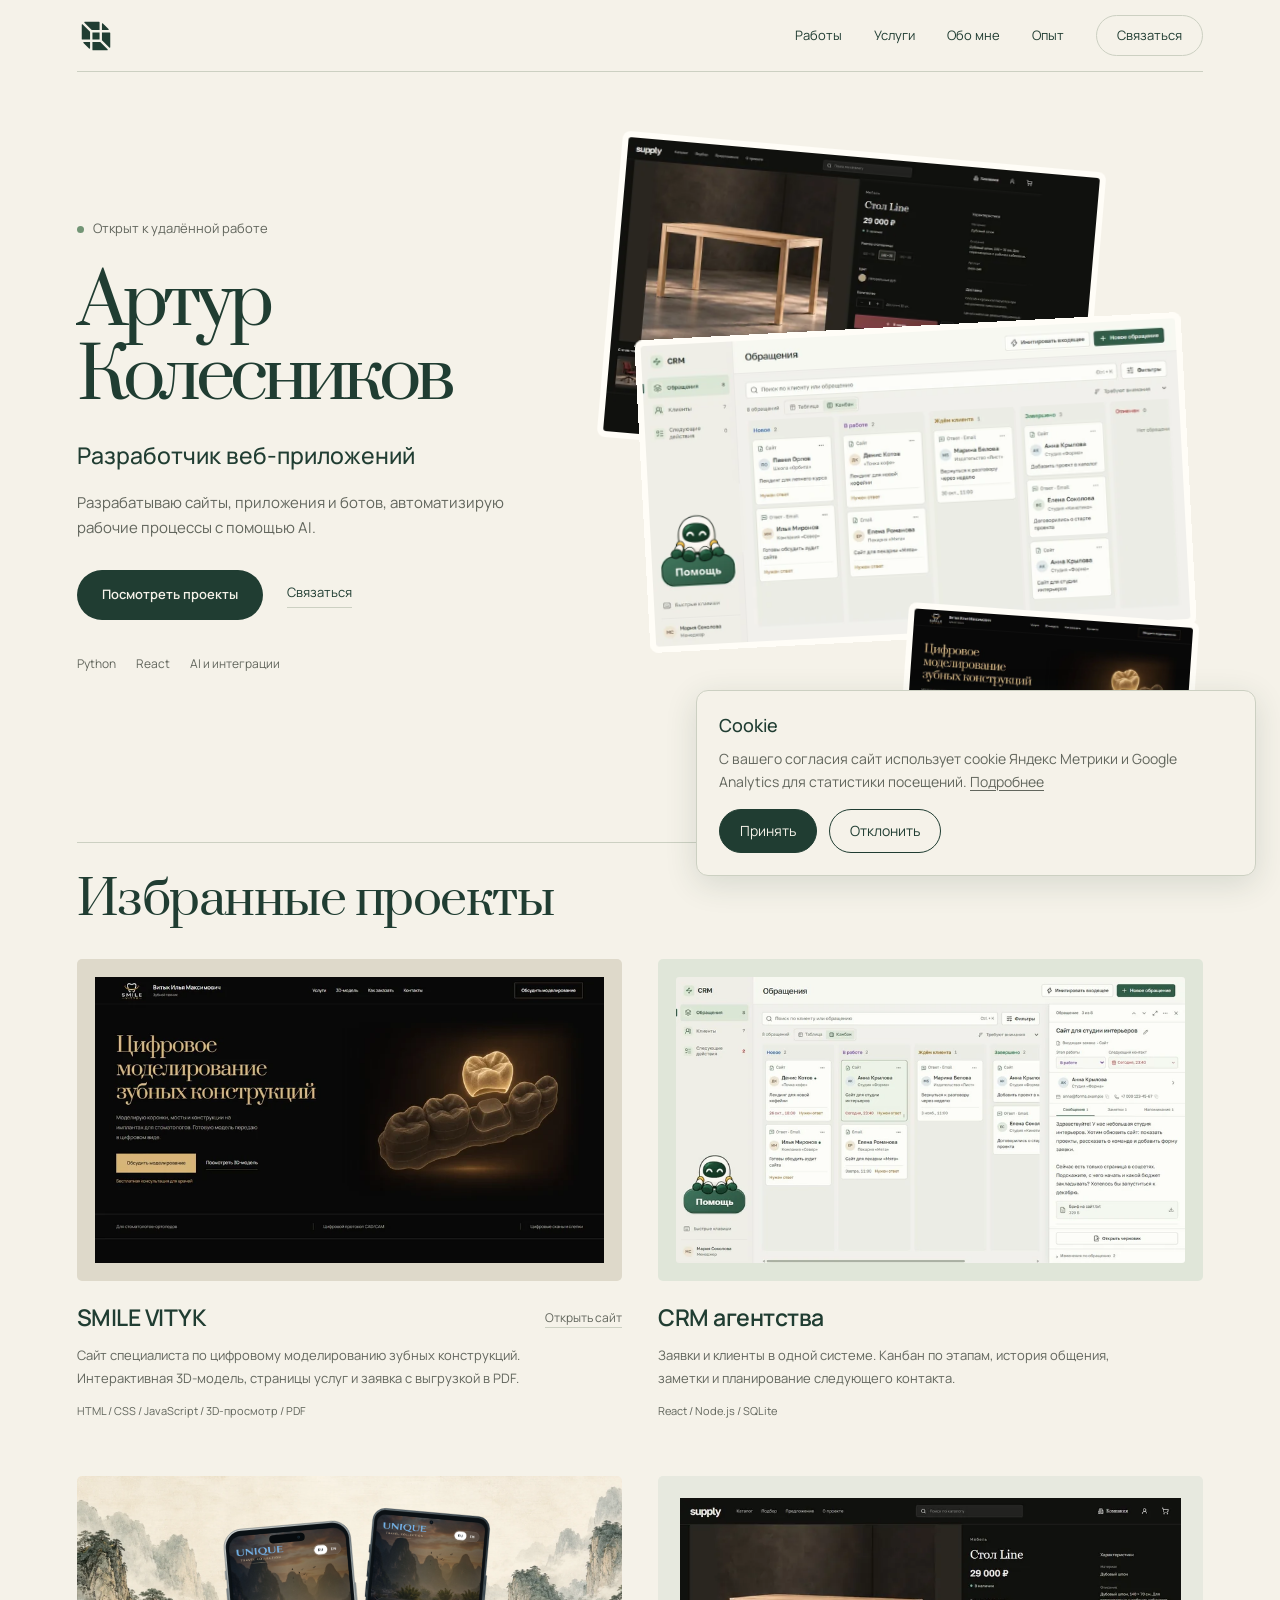
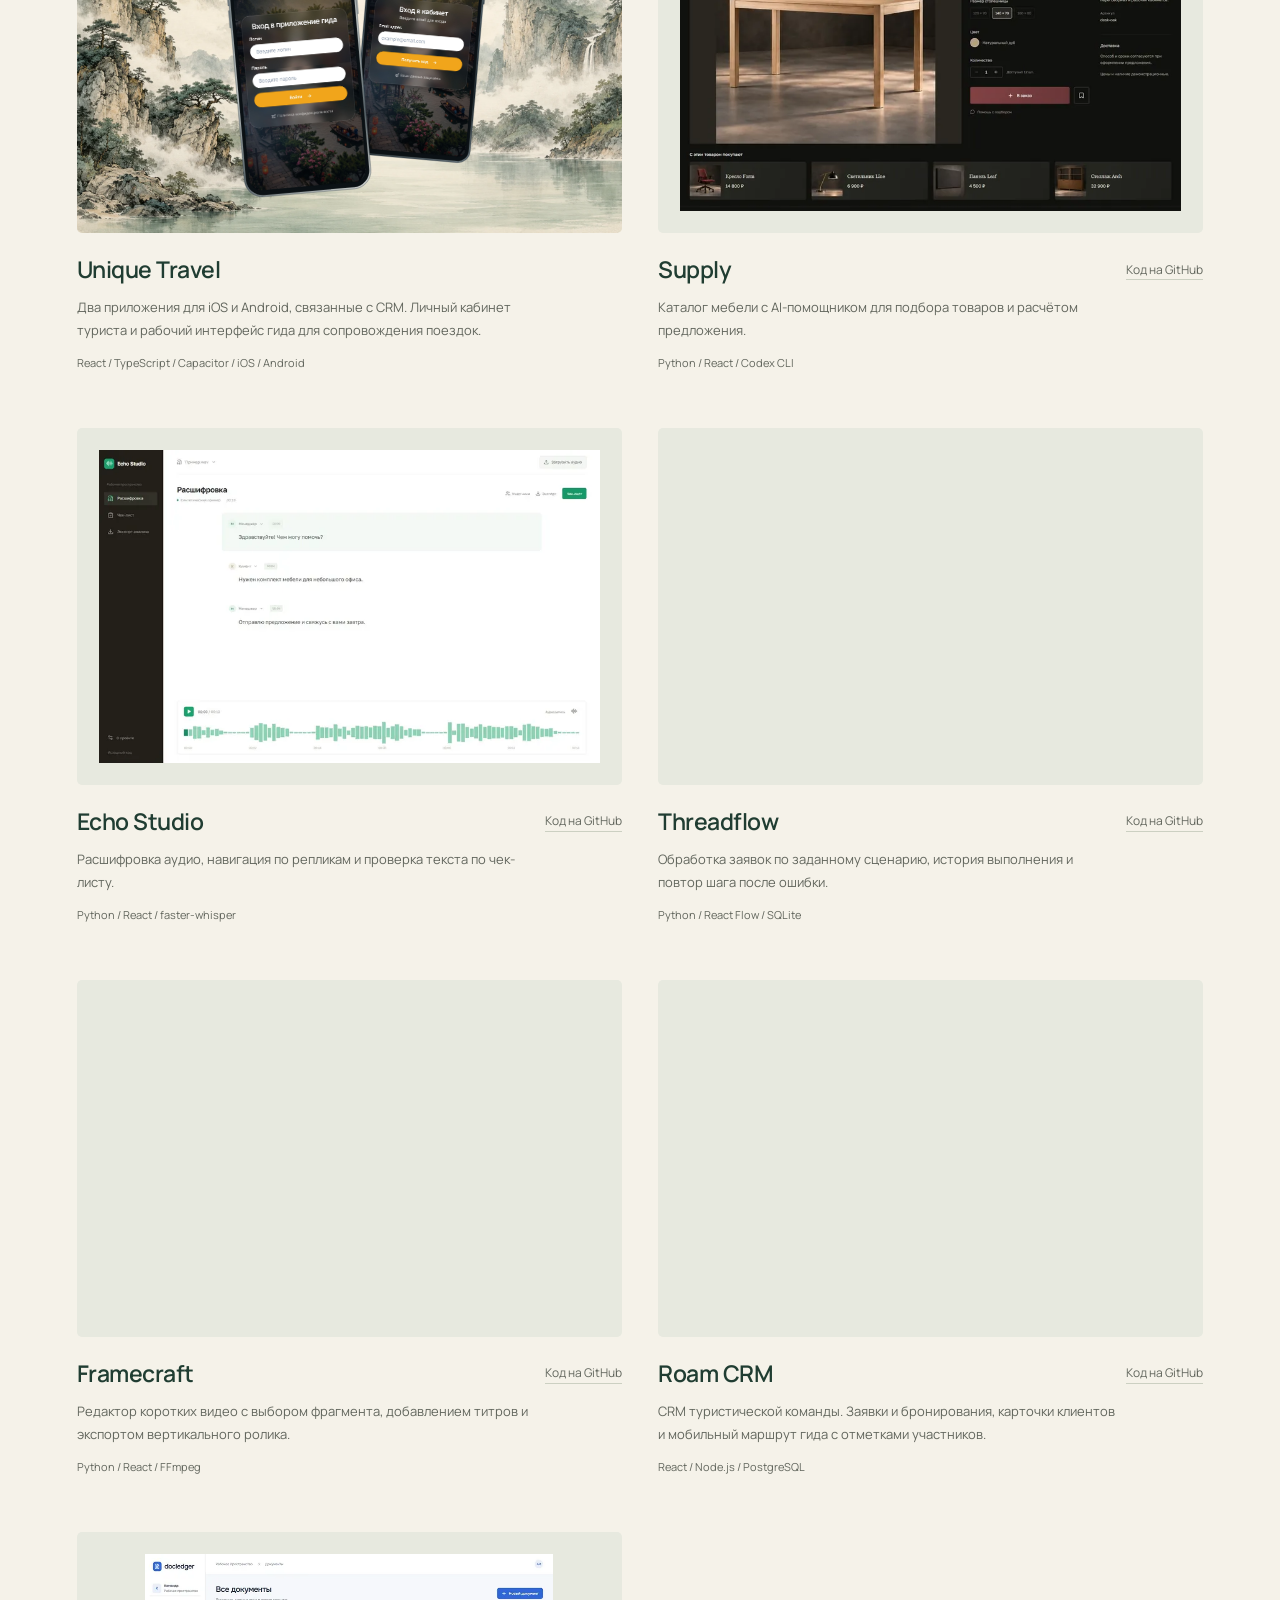
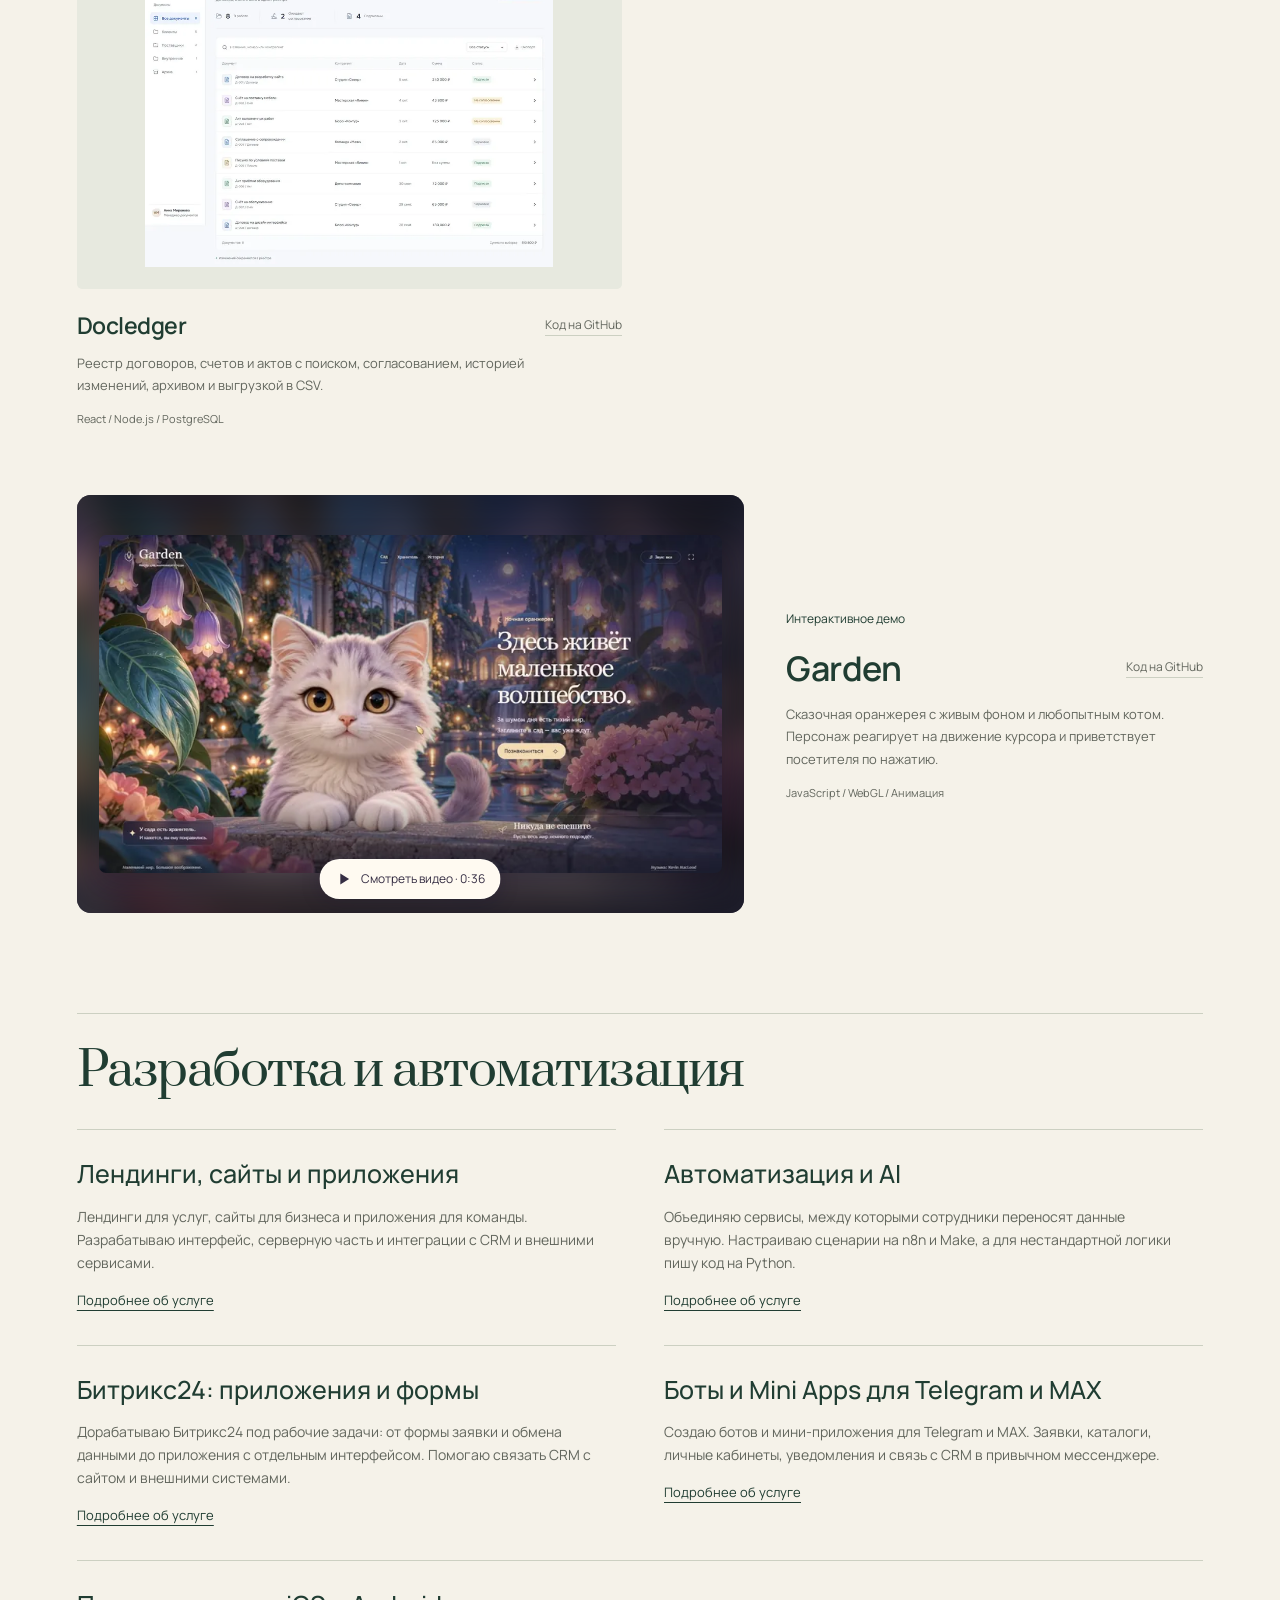
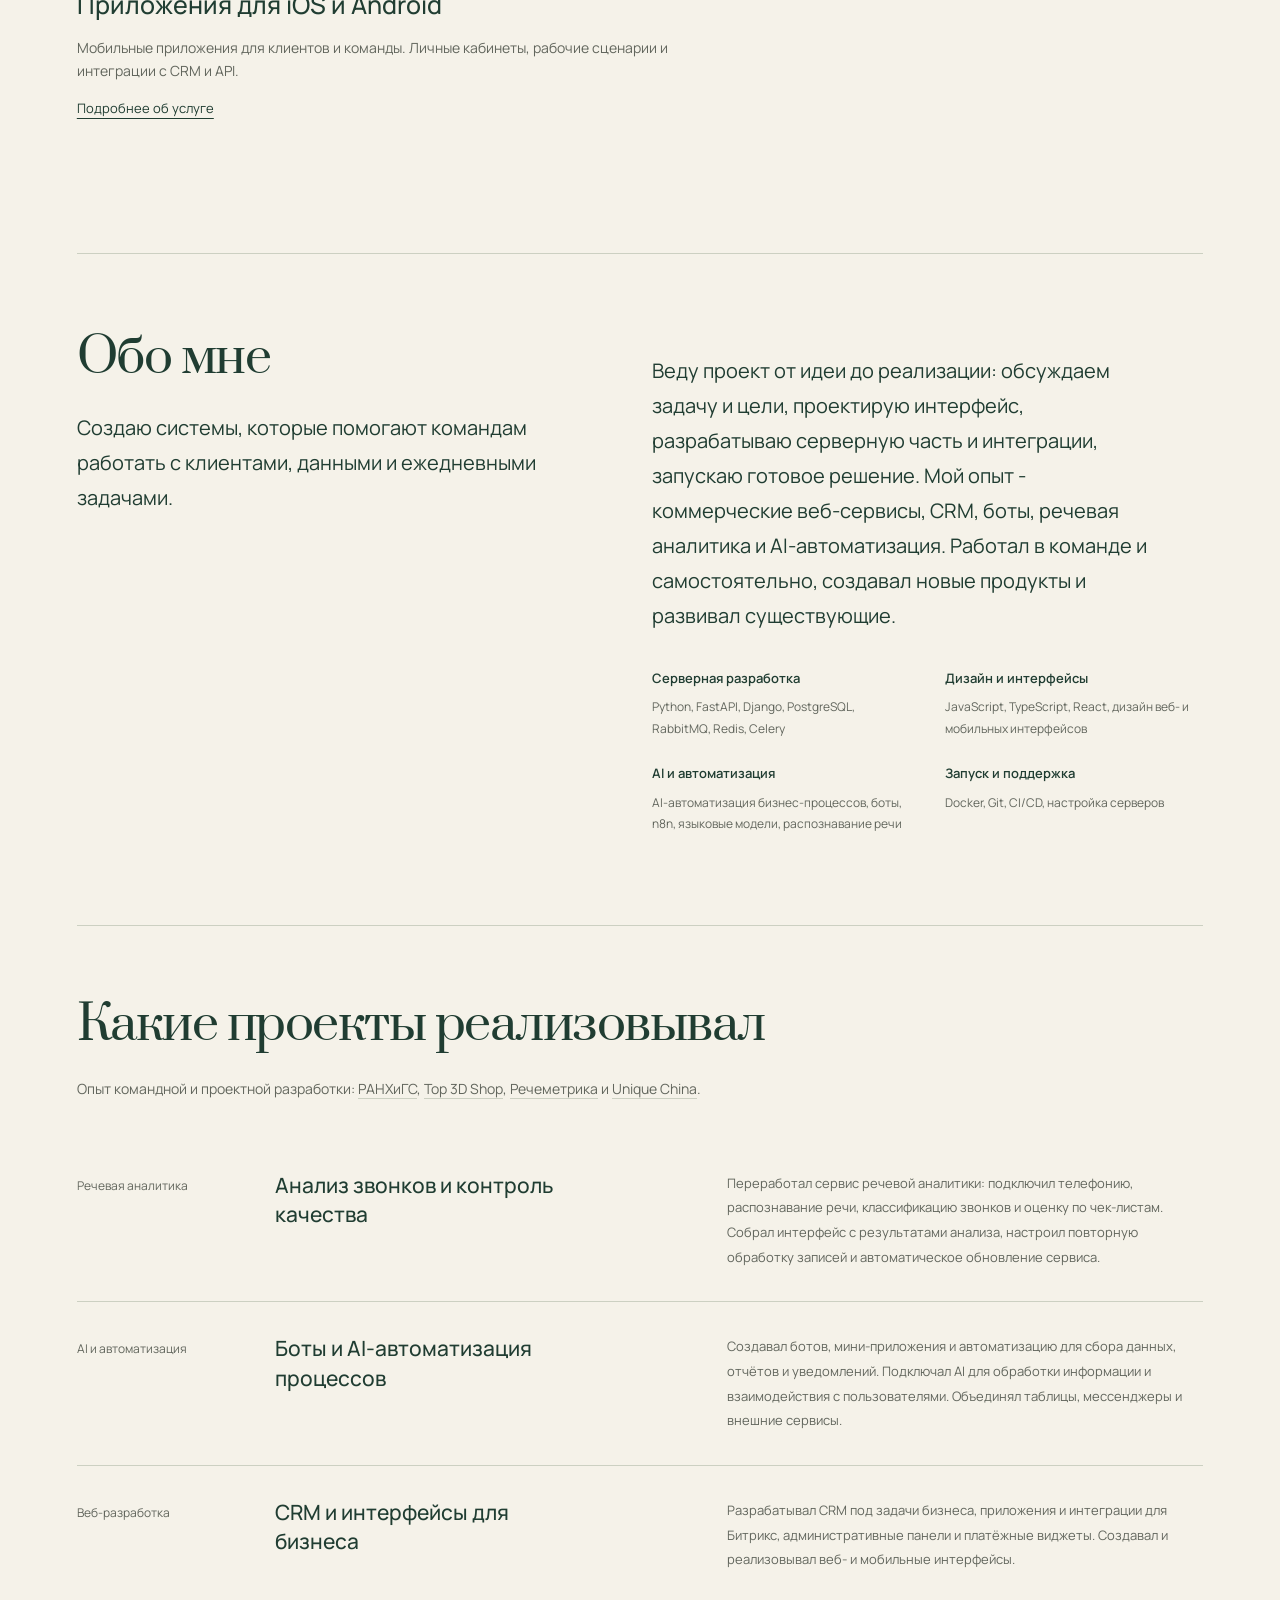
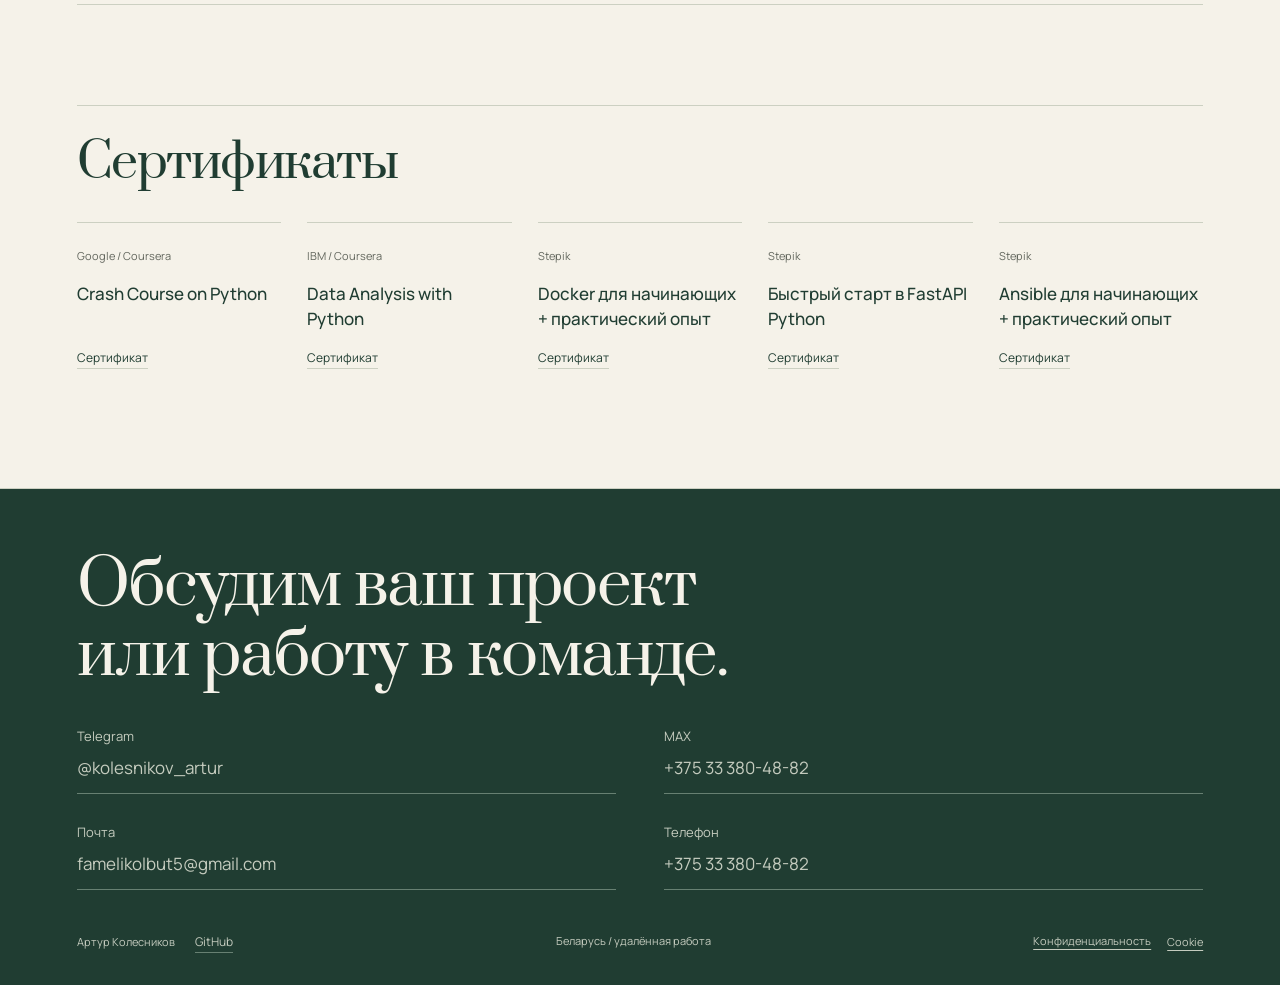
==== commit 774a21b5: "Refresh SMILE VITYK previews for digital modelling" ====
--- a/index.html
+++ b/index.html
@@ -1,8 +1,8 @@
-<!doctype html><html lang="ru"><head><meta charset="utf-8"><meta name="google-site-verification" content="oIaTUblN4d4ZgtjM86E1Oan5kKYgGJLXbdl76YSW1E0"><meta name="viewport" content="width=device-width,initial-scale=1"><meta name="description" content="Лендинги, сайты, приложения для iOS и Android, CRM, боты и Mini Apps для Telegram и MAX. AI-интеграции и автоматизация бизнес-процессов."><title>Артур Колесников | Сайты, приложения, AI и автоматизация</title><link rel="preload" href="assets/font-0.woff2?v=0d569e9df2a9" as="font" type="font/woff2" crossorigin><link rel="preload" href="assets/font-10.woff2?v=0d48bd5856c9" as="font" type="font/woff2" crossorigin><link rel="preload" href="assets/font-1.woff2?v=2b5387e6212d" as="font" type="font/woff2" crossorigin><link rel="preload" href="assets/font-2.woff2?v=1e7b8f41f8db" as="font" type="font/woff2" crossorigin><link rel="stylesheet" href="/style.css?v=c74d1623dc71"><link rel="canonical" href="https://arturkolesnikov.online/"><meta property="og:type" content="website"><meta property="og:locale" content="ru_RU"><meta property="og:title" content="Артур Колесников | Сайты, приложения, AI и автоматизация"><meta property="og:description" content="Лендинги, сайты, приложения для iOS и Android, CRM, боты и Mini Apps для Telegram и MAX. AI-интеграции и автоматизация бизнес-процессов."><meta property="og:url" content="https://arturkolesnikov.online/"><meta property="og:image" content="https://arturkolesnikov.online/assets/agency-crm-1200.webp?v=4243671e2fd0"><meta property="og:image:width" content="1200"><meta property="og:image:height" content="720"><meta name="twitter:card" content="summary_large_image"><meta name="twitter:image" content="https://arturkolesnikov.online/assets/agency-crm-1200.webp?v=4243671e2fd0"><script type="application/ld+json">{"@context": "https://schema.org", "@graph": [{"@type": "Person", "@id": "https://arturkolesnikov.online/#person", "name": "Артур Колесников", "url": "https://arturkolesnikov.online/", "jobTitle": "Разработчик веб-приложений", "email": "famelikolbut5@gmail.com", "telephone": "+375333804882", "sameAs": ["https://t.me/kolesnikov_artur", "https://github.com/famelikolbut5"]}, {"@type": "WebPage", "@id": "https://arturkolesnikov.online/#page", "url": "https://arturkolesnikov.online/", "name": "Артур Колесников | Сайты, приложения, AI и автоматизация", "description": "Лендинги, сайты, приложения для iOS и Android, CRM, боты и Mini Apps для Telegram и MAX. AI-интеграции и автоматизация бизнес-процессов.", "inLanguage": "ru", "author": {"@id": "https://arturkolesnikov.online/#person"}}]}</script><link rel="icon" type="image/svg+xml" href="/favicon.svg?v=589c7e2dc42a"><link rel="icon" sizes="16x16 32x32 48x48" href="/favicon.ico?v=c2b1cb429086"><noscript><style>.project-grid img[data-src]{display:none!important}.mobile-app-cover[data-lazy-background]{background-image:url(assets/unique-travel-background.webp)!important}</style></noscript></head><body class="atelier"><div class="wrap"><nav><a class="brand lettermark" href="#" aria-label="Наверх"><img src="/assets/logo-code.svg?v=ad45746a8798" alt="" width="38" height="38"></a><div class="navigation"><a href="#work">Работы</a><a href="#services">Услуги</a><a href="#about">Обо мне</a><a href="#experience">Опыт</a><a class="nav-contact" href="#contact">Связаться</a></div></nav><main><section class="hero"><div class="hero-copy"><p class="available">Открыт к удалённой работе</p><h1>Артур<br>Колесников</h1><p class="role">Разработчик веб-приложений</p><p class="intro">Разрабатываю сайты, приложения и ботов, автоматизирую рабочие процессы с помощью AI.</p><div class="actions"><a class="primary" href="#work">Посмотреть проекты</a><a class="secondary" href="#contact">Связаться</a></div><div class="tools"><span>Python</span><span>React</span><span>AI и интеграции</span></div></div><div class="hero-stage" aria-label="Три проекта Артура Колесникова"><button class="side-shot hero-project" data-work="supply" aria-label="Посмотреть Supply"><img srcset="assets/supply-hero-480.webp 480w, assets/supply-hero-800.webp 800w, assets/supply-hero-1200.webp 1200w" sizes="(max-width:600px) 90vw, (max-width:900px) 80vw, 48vw" fetchpriority="high" src="assets/supply-hero-800.webp" alt="Supply, каталог мебели с AI-помощником" width="800" height="500" decoding="async"></button><button class="main-shot hero-project" data-work="agency-crm" aria-label="Посмотреть CRM с анимированным помощником"><span class="crm-screen"><img srcset="assets/agency-crm-motion-480.webp 480w, assets/agency-crm-motion-800.webp 800w, assets/agency-crm-motion-1200.webp 1200w" sizes="(max-width:600px) 90vw, (max-width:900px) 80vw, 48vw" fetchpriority="high" src="assets/agency-crm-motion-800.webp" alt="CRM агентства с канбаном и анимированным помощником Бипом" width="1280" height="720" decoding="async"><span class="bip-frame"><img class="bip-preview" src="assets/bip-still.webp?v=73e628c5a980" data-animation="assets/bip-preview.webp?v=f96472ee8164" alt="" width="1280" height="720" fetchpriority="low" decoding="async"></span></span></button><button class="small-shot hero-project" data-work="smile-vityk" aria-label="Посмотреть сайт SMILE VITYK"><img srcset="assets/smile-vityk-480.webp 480w, assets/smile-vityk-800.webp 800w, assets/smile-vityk-1200.webp 1200w" sizes="(max-width:600px) 90vw, (max-width:900px) 80vw, 48vw" src="assets/smile-vityk-800.webp" alt="Сайт зубного техника Ильи Витыка" width="1280" height="720" decoding="async"></button></div></section><section class="works" id="work"><div class="work-heading"><h2>Избранные проекты</h2></div><div class="project-grid"><article class="project project-smile-vityk">
-<button class="work-image dental-cover" data-work="smile-vityk" aria-label="Посмотреть проект SMILE VITYK"><img data-srcset="assets/smile-vityk-480.webp 480w, assets/smile-vityk-800.webp 800w, assets/smile-vityk-1200.webp 1200w" sizes="(max-width:600px) 90vw, (max-width:900px) 80vw, 48vw" src="data:image/svg+xml,%3Csvg xmlns=%22http://www.w3.org/2000/svg%22 width=%221280%22 height=%22720%22/%3E" data-src="assets/smile-vityk-800.webp" alt="Сайт зуботехнической лаборатории SMILE VITYK" width="1280" height="720" decoding="async" loading="lazy"><noscript><img srcset="assets/smile-vityk-480.webp 480w, assets/smile-vityk-800.webp 800w, assets/smile-vityk-1200.webp 1200w" sizes="(max-width:600px) 90vw, (max-width:900px) 80vw, 48vw" src="assets/smile-vityk-800.webp" alt="Сайт зуботехнической лаборатории SMILE VITYK" width="1280" height="720" decoding="async" loading="lazy"></noscript></button>
-<div class="project-copy"><div class="project-heading"><h3>SMILE VITYK</h3><a href="https://smilevityk.by/" target="_blank" rel="noopener noreferrer">Открыть сайт</a></div><p>Сайт зуботехнической лаборатории с галереей работ, 3D-просмотром и бланком заказа. Настроены страницы услуг, метатеги и микроразметка.</p><p class="stack">HTML / CSS / JavaScript / 3D-просмотр / PDF</p></div>
+<!doctype html><html lang="ru"><head><meta charset="utf-8"><meta name="google-site-verification" content="oIaTUblN4d4ZgtjM86E1Oan5kKYgGJLXbdl76YSW1E0"><meta name="viewport" content="width=device-width,initial-scale=1"><meta name="description" content="Лендинги, сайты, приложения для iOS и Android, CRM, боты и Mini Apps для Telegram и MAX. AI-интеграции и автоматизация бизнес-процессов."><title>Артур Колесников | Сайты, приложения, AI и автоматизация</title><link rel="preload" href="assets/font-0.woff2?v=0d569e9df2a9" as="font" type="font/woff2" crossorigin><link rel="preload" href="assets/font-10.woff2?v=0d48bd5856c9" as="font" type="font/woff2" crossorigin><link rel="preload" href="assets/font-1.woff2?v=2b5387e6212d" as="font" type="font/woff2" crossorigin><link rel="preload" href="assets/font-2.woff2?v=1e7b8f41f8db" as="font" type="font/woff2" crossorigin><link rel="stylesheet" href="/style.css?v=c74d1623dc71"><link rel="canonical" href="https://arturkolesnikov.online/"><meta property="og:type" content="website"><meta property="og:locale" content="ru_RU"><meta property="og:title" content="Артур Колесников | Сайты, приложения, AI и автоматизация"><meta property="og:description" content="Лендинги, сайты, приложения для iOS и Android, CRM, боты и Mini Apps для Telegram и MAX. AI-интеграции и автоматизация бизнес-процессов."><meta property="og:url" content="https://arturkolesnikov.online/"><meta property="og:image" content="https://arturkolesnikov.online/assets/agency-crm-1200.webp?v=4243671e2fd0"><meta property="og:image:width" content="1200"><meta property="og:image:height" content="720"><meta name="twitter:card" content="summary_large_image"><meta name="twitter:image" content="https://arturkolesnikov.online/assets/agency-crm-1200.webp?v=4243671e2fd0"><script type="application/ld+json">{"@context": "https://schema.org", "@graph": [{"@type": "Person", "@id": "https://arturkolesnikov.online/#person", "name": "Артур Колесников", "url": "https://arturkolesnikov.online/", "jobTitle": "Разработчик веб-приложений", "email": "famelikolbut5@gmail.com", "telephone": "+375333804882", "sameAs": ["https://t.me/kolesnikov_artur", "https://github.com/famelikolbut5"]}, {"@type": "WebPage", "@id": "https://arturkolesnikov.online/#page", "url": "https://arturkolesnikov.online/", "name": "Артур Колесников | Сайты, приложения, AI и автоматизация", "description": "Лендинги, сайты, приложения для iOS и Android, CRM, боты и Mini Apps для Telegram и MAX. AI-интеграции и автоматизация бизнес-процессов.", "inLanguage": "ru", "author": {"@id": "https://arturkolesnikov.online/#person"}}]}</script><link rel="icon" type="image/svg+xml" href="/favicon.svg?v=589c7e2dc42a"><link rel="icon" sizes="16x16 32x32 48x48" href="/favicon.ico?v=c2b1cb429086"><noscript><style>.project-grid img[data-src]{display:none!important}.mobile-app-cover[data-lazy-background]{background-image:url(assets/unique-travel-background.webp)!important}</style></noscript></head><body class="atelier"><div class="wrap"><nav><a class="brand lettermark" href="#" aria-label="Наверх"><img src="/assets/logo-code.svg?v=ad45746a8798" alt="" width="38" height="38"></a><div class="navigation"><a href="#work">Работы</a><a href="#services">Услуги</a><a href="#about">Обо мне</a><a href="#experience">Опыт</a><a class="nav-contact" href="#contact">Связаться</a></div></nav><main><section class="hero"><div class="hero-copy"><p class="available">Открыт к удалённой работе</p><h1>Артур<br>Колесников</h1><p class="role">Разработчик веб-приложений</p><p class="intro">Разрабатываю сайты, приложения и ботов, автоматизирую рабочие процессы с помощью AI.</p><div class="actions"><a class="primary" href="#work">Посмотреть проекты</a><a class="secondary" href="#contact">Связаться</a></div><div class="tools"><span>Python</span><span>React</span><span>AI и интеграции</span></div></div><div class="hero-stage" aria-label="Три проекта Артура Колесникова"><button class="side-shot hero-project" data-work="supply" aria-label="Посмотреть Supply"><img srcset="assets/supply-hero-480.webp 480w, assets/supply-hero-800.webp 800w, assets/supply-hero-1200.webp 1200w" sizes="(max-width:600px) 90vw, (max-width:900px) 80vw, 48vw" fetchpriority="high" src="assets/supply-hero-800.webp" alt="Supply, каталог мебели с AI-помощником" width="800" height="500" decoding="async"></button><button class="main-shot hero-project" data-work="agency-crm" aria-label="Посмотреть CRM с анимированным помощником"><span class="crm-screen"><img srcset="assets/agency-crm-motion-480.webp 480w, assets/agency-crm-motion-800.webp 800w, assets/agency-crm-motion-1200.webp 1200w" sizes="(max-width:600px) 90vw, (max-width:900px) 80vw, 48vw" fetchpriority="high" src="assets/agency-crm-motion-800.webp" alt="CRM агентства с канбаном и анимированным помощником Бипом" width="1280" height="720" decoding="async"><span class="bip-frame"><img class="bip-preview" src="assets/bip-still.webp?v=73e628c5a980" data-animation="assets/bip-preview.webp?v=f96472ee8164" alt="" width="1280" height="720" fetchpriority="low" decoding="async"></span></span></button><button class="small-shot hero-project" data-work="smile-vityk" aria-label="Посмотреть сайт SMILE VITYK"><img srcset="assets/smile-vityk-hero-480.webp?v=2d8b52cf9bc0 480w, assets/smile-vityk-hero-800.webp?v=6c30d046dee1 800w, assets/smile-vityk-hero-1200.webp?v=f4b0625e9e97 1200w" sizes="(max-width:600px) 90vw, (max-width:900px) 80vw, 48vw" src="assets/smile-vityk-hero-800.webp?v=6c30d046dee1" alt="Цифровое моделирование зубных конструкций, сайт Ильи Витыка" width="1280" height="720" decoding="async"></button></div></section><section class="works" id="work"><div class="work-heading"><h2>Избранные проекты</h2></div><div class="project-grid"><article class="project project-smile-vityk">
+<button class="work-image dental-cover" data-work="smile-vityk" aria-label="Посмотреть проект SMILE VITYK"><img data-srcset="assets/smile-vityk-480.webp?v=9ca80a7f38d2 480w, assets/smile-vityk-800.webp?v=043ea4cef665 800w, assets/smile-vityk-1200.webp?v=204a44bb9127 1200w" sizes="(max-width:600px) 90vw, (max-width:900px) 80vw, 48vw" src="data:image/svg+xml,%3Csvg xmlns=%22http://www.w3.org/2000/svg%22 width=%221280%22 height=%22720%22/%3E" data-src="assets/smile-vityk-800.webp?v=043ea4cef665" alt="Сайт SMILE VITYK о цифровом моделировании зубных конструкций" width="1280" height="720" decoding="async" loading="lazy"><noscript><img srcset="assets/smile-vityk-480.webp?v=9ca80a7f38d2 480w, assets/smile-vityk-800.webp?v=043ea4cef665 800w, assets/smile-vityk-1200.webp?v=204a44bb9127 1200w" sizes="(max-width:600px) 90vw, (max-width:900px) 80vw, 48vw" src="assets/smile-vityk-800.webp?v=043ea4cef665" alt="Сайт SMILE VITYK о цифровом моделировании зубных конструкций" width="1280" height="720" decoding="async" loading="lazy"></noscript></button>
+<div class="project-copy"><div class="project-heading"><h3>SMILE VITYK</h3><a href="https://smilevityk.by/" target="_blank" rel="noopener noreferrer">Открыть сайт</a></div><p>Сайт специалиста по цифровому моделированию зубных конструкций. Интерактивная 3D-модель, страницы услуг и заявка с выгрузкой в PDF.</p><p class="stack">HTML / CSS / JavaScript / 3D-просмотр / PDF</p></div>
 </article>
 <article class="project project-agency-crm">
 <button class="work-image crm-cover" data-work="agency-crm" data-static="true" aria-label="Посмотреть CRM агентства"><span class="crm-screen"><img data-srcset="assets/agency-crm-480.webp?v=40ccf4312598 480w, assets/agency-crm-800.webp?v=f8a2fe6cc7e8 800w, assets/agency-crm-1200.webp?v=4243671e2fd0 1200w" sizes="(max-width:600px) 90vw, (max-width:900px) 80vw, 48vw" src="data:image/svg+xml,%3Csvg xmlns=%22http://www.w3.org/2000/svg%22 width=%221280%22 height=%22720%22/%3E" data-src="assets/agency-crm-800.webp?v=f8a2fe6cc7e8" alt="CRM агентства с канбаном и анимированным помощником Бипом" width="1280" height="720" decoding="async" loading="lazy"><noscript><img srcset="assets/agency-crm-480.webp?v=40ccf4312598 480w, assets/agency-crm-800.webp?v=f8a2fe6cc7e8 800w, assets/agency-crm-1200.webp?v=4243671e2fd0 1200w" sizes="(max-width:600px) 90vw, (max-width:900px) 80vw, 48vw" src="assets/agency-crm-800.webp?v=f8a2fe6cc7e8" alt="CRM агентства с канбаном и анимированным помощником Бипом" width="1280" height="720" decoding="async" loading="lazy"></noscript></span></button>
 <div class="project-copy"><div class="project-heading"><h3>CRM агентства</h3></div><p>Заявки и клиенты в одной системе. Канбан по этапам, история общения, заметки и планирование следующего контакта.</p><p class="stack">React / Node.js / SQLite</p></div>
-</article><article class="project project-mobile-apps"><button class="work-image mobile-app-cover" data-lazy-background data-work="unique-travel" aria-label="Посмотреть приложения для туристов и гидов"><span class="app-devices"><span class="app-phone app-phone-guide app-phone-iphone" aria-label="iPhone"><img class="device-mockup" src="data:image/svg+xml,%3Csvg xmlns=%22http://www.w3.org/2000/svg%22 width=%22520%22 height=%22944%22/%3E" data-src="assets/unique-travel-iphone.svg?v=606f46e876f7" alt="Оригинальный экран приложения гида на iPhone" width="520" height="944" fetchpriority="low" loading="lazy" decoding="async"><noscript><img class="device-mockup" src="assets/unique-travel-iphone.svg?v=606f46e876f7" alt="Оригинальный экран приложения гида на iPhone" width="520" height="944" fetchpriority="low" loading="lazy" decoding="async"></noscript><img class="bird-preview" src="data:image/svg+xml,%3Csvg xmlns=%22http://www.w3.org/2000/svg%22 width=%22430%22 height=%22320%22/%3E" data-src="assets/travel-birds-still.webp" data-still="assets/travel-birds-still.webp" data-animation="assets/travel-birds.webp" alt="" width="430" height="320" loading="lazy" decoding="async"><noscript><img class="bird-preview" src="assets/travel-birds-still.webp" data-still="assets/travel-birds-still.webp" data-animation="assets/travel-birds.webp" alt="" width="430" height="320" loading="lazy" decoding="async"></noscript></span><span class="app-phone app-phone-tourist app-phone-android" aria-label="Android"><img class="device-mockup" src="data:image/svg+xml,%3Csvg xmlns=%22http://www.w3.org/2000/svg%22 width=%22520%22 height=%22944%22/%3E" data-src="assets/unique-travel-android.svg?v=cbf7f6e3d1ae" alt="Оригинальный экран кабинета туриста на Android" width="520" height="944" fetchpriority="low" loading="lazy" decoding="async"><noscript><img class="device-mockup" src="assets/unique-travel-android.svg?v=cbf7f6e3d1ae" alt="Оригинальный экран кабинета туриста на Android" width="520" height="944" fetchpriority="low" loading="lazy" decoding="async"></noscript><img class="bird-preview" src="data:image/svg+xml,%3Csvg xmlns=%22http://www.w3.org/2000/svg%22 width=%22430%22 height=%22320%22/%3E" data-src="assets/travel-birds-still.webp" data-still="assets/travel-birds-still.webp" data-animation="assets/travel-birds.webp" alt="" width="430" height="320" loading="lazy" decoding="async"><noscript><img class="bird-preview" src="assets/travel-birds-still.webp" data-still="assets/travel-birds-still.webp" data-animation="assets/travel-birds.webp" alt="" width="430" height="320" loading="lazy" decoding="async"></noscript></span></span></button><div class="project-copy"><div class="project-heading"><h3>Unique Travel</h3></div><p>Два приложения для iOS и Android, связанные с CRM. Личный кабинет туриста и рабочий интерфейс гида для сопровождения поездок.</p><p class="stack">React / TypeScript / Capacitor / iOS / Android</p></div></article><article class="project"><button class="work-image" data-work="supply" aria-label="Посмотреть Supply"><img data-srcset="assets/supply-480.webp?v=framed20261029 480w, assets/supply-800.webp?v=framed20261029 800w, assets/supply-1200.webp?v=framed20261029 1200w" sizes="(max-width: 600px) 90vw, (max-width: 900px) 70vw, 50vw" loading="lazy" src="data:image/svg+xml,%3Csvg xmlns=%22http://www.w3.org/2000/svg%22 width=%221652%22 height=%221033%22/%3E" data-src="assets/supply-800.webp?v=framed20261029" alt="Supply - интерфейс проекта" width="1454" height="909" decoding="async"><noscript><img srcset="assets/supply-480.webp?v=framed20261029 480w, assets/supply-800.webp?v=framed20261029 800w, assets/supply-1200.webp?v=framed20261029 1200w" sizes="(max-width: 600px) 90vw, (max-width: 900px) 70vw, 50vw" loading="lazy" src="assets/supply-800.webp?v=framed20261029" alt="Supply - интерфейс проекта" width="1454" height="909" decoding="async"></noscript></button><div class="project-copy"><div class="project-heading"><h3>Supply</h3><a href="https://github.com/famelikolbut5/supply" target="_blank" rel="noreferrer">Код на GitHub</a></div><p>Каталог мебели с AI-помощником для подбора товаров и расчётом предложения.</p><p class="stack">Python / React / Codex CLI</p></div></article><article class="project"><button class="work-image" data-work="echo-studio" aria-label="Посмотреть Echo Studio"><img data-srcset="assets/echo-studio-480.webp?v=framed20261029 480w, assets/echo-studio-800.webp?v=framed20261029 800w, assets/echo-studio-1200.webp?v=framed20261029 1200w" sizes="(max-width: 600px) 90vw, (max-width: 900px) 70vw, 50vw" loading="lazy" src="data:image/svg+xml,%3Csvg xmlns=%22http://www.w3.org/2000/svg%22 width=%221652%22 height=%221033%22/%3E" data-src="assets/echo-studio-800.webp?v=framed20261029" alt="Echo Studio - интерфейс проекта" width="1454" height="909" decoding="async"><noscript><img srcset="assets/echo-studio-480.webp?v=framed20261029 480w, assets/echo-studio-800.webp?v=framed20261029 800w, assets/echo-studio-1200.webp?v=framed20261029 1200w" sizes="(max-width: 600px) 90vw, (max-width: 900px) 70vw, 50vw" loading="lazy" src="assets/echo-studio-800.webp?v=framed20261029" alt="Echo Studio - интерфейс проекта" width="1454" height="909" decoding="async"></noscript></button><div class="project-copy"><div class="project-heading"><h3>Echo Studio</h3><a href="https://github.com/famelikolbut5/echo-studio" target="_blank" rel="noreferrer">Код на GitHub</a></div><p>Расшифровка аудио, навигация по репликам и проверка текста по чек-листу.</p><p class="stack">Python / React / faster-whisper</p></div></article><article class="project"><button class="work-image" data-work="threadflow" aria-label="Посмотреть Threadflow"><img data-srcset="assets/threadflow-480.webp?v=framed20261029 480w, assets/threadflow-800.webp?v=framed20261029 800w, assets/threadflow-1200.webp?v=framed20261029 1200w" sizes="(max-width: 600px) 90vw, (max-width: 900px) 70vw, 50vw" loading="lazy" src="data:image/svg+xml,%3Csvg xmlns=%22http://www.w3.org/2000/svg%22 width=%221652%22 height=%221033%22/%3E" data-src="assets/threadflow-800.webp?v=framed20261029" alt="Threadflow - интерфейс проекта" width="1454" height="909" decoding="async"><noscript><img srcset="assets/threadflow-480.webp?v=framed20261029 480w, assets/threadflow-800.webp?v=framed20261029 800w, assets/threadflow-1200.webp?v=framed20261029 1200w" sizes="(max-width: 600px) 90vw, (max-width: 900px) 70vw, 50vw" loading="lazy" src="assets/threadflow-800.webp?v=framed20261029" alt="Threadflow - интерфейс проекта" width="1454" height="909" decoding="async"></noscript></button><div class="project-copy"><div class="project-heading"><h3>Threadflow</h3><a href="https://github.com/famelikolbut5/threadflow" target="_blank" rel="noreferrer">Код на GitHub</a></div><p>Обработка заявок по заданному сценарию, история выполнения и повтор шага после ошибки.</p><p class="stack">Python / React Flow / SQLite</p></div></article><article class="project"><button class="work-image" data-work="framecraft" aria-label="Посмотреть Framecraft"><img data-srcset="assets/framecraft-480.webp?v=framed20261029b 480w, assets/framecraft-800.webp?v=framed20261029b 800w, assets/framecraft-1200.webp?v=framed20261029b 1200w" sizes="(max-width: 600px) 90vw, (max-width: 900px) 70vw, 50vw" loading="lazy" src="data:image/svg+xml,%3Csvg xmlns=%22http://www.w3.org/2000/svg%22 width=%221652%22 height=%221033%22/%3E" data-src="assets/framecraft-800.webp?v=framed20261029b" alt="Framecraft - интерфейс проекта" width="1454" height="909" decoding="async"><noscript><img srcset="assets/framecraft-480.webp?v=framed20261029b 480w, assets/framecraft-800.webp?v=framed20261029b 800w, assets/framecraft-1200.webp?v=framed20261029b 1200w" sizes="(max-width: 600px) 90vw, (max-width: 900px) 70vw, 50vw" loading="lazy" src="assets/framecraft-800.webp?v=framed20261029b" alt="Framecraft - интерфейс проекта" width="1454" height="909" decoding="async"></noscript></button><div class="project-copy"><div class="project-heading"><h3>Framecraft</h3><a href="https://github.com/famelikolbut5/framecraft" target="_blank" rel="noreferrer">Код на GitHub</a></div><p>Редактор коротких видео с выбором фрагмента, добавлением титров и экспортом вертикального ролика.</p><p class="stack">Python / React / FFmpeg</p></div></article><article class="project"><button class="work-image" data-work="roam-crm" aria-label="Посмотреть Roam CRM"><img data-srcset="assets/roam-crm-480.webp?v=framed20261029 480w, assets/roam-crm-800.webp?v=framed20261029 800w, assets/roam-crm-1200.webp?v=framed20261029 1200w" sizes="(max-width: 600px) 90vw, (max-width: 900px) 70vw, 50vw" loading="lazy" src="data:image/svg+xml,%3Csvg xmlns=%22http://www.w3.org/2000/svg%22 width=%221652%22 height=%221097%22/%3E" data-src="assets/roam-crm-800.webp?v=framed20261029" alt="Roam CRM - интерфейс проекта" width="1454" height="966" decoding="async"><noscript><img srcset="assets/roam-crm-480.webp?v=framed20261029 480w, assets/roam-crm-800.webp?v=framed20261029 800w, assets/roam-crm-1200.webp?v=framed20261029 1200w" sizes="(max-width: 600px) 90vw, (max-width: 900px) 70vw, 50vw" loading="lazy" src="assets/roam-crm-800.webp?v=framed20261029" alt="Roam CRM - интерфейс проекта" width="1454" height="966" decoding="async"></noscript></button><div class="project-copy"><div class="project-heading"><h3>Roam CRM</h3><a href="https://github.com/famelikolbut5/roam-crm" target="_blank" rel="noreferrer">Код на GitHub</a></div><p>CRM туристической команды. Заявки и бронирования, карточки клиентов и мобильный маршрут гида с отметками участников.</p><p class="stack">React / Node.js / PostgreSQL</p></div></article><article class="project"><button class="work-image" data-work="docledger" aria-label="Посмотреть Docledger"><img data-srcset="assets/docledger-480.webp?v=framed20261029 480w, assets/docledger-800.webp?v=framed20261029 800w, assets/docledger-1200.webp?v=framed20261029 1200w" sizes="(max-width: 600px) 90vw, (max-width: 900px) 70vw, 50vw" loading="lazy" src="data:image/svg+xml,%3Csvg xmlns=%22http://www.w3.org/2000/svg%22 width=%221652%22 height=%221267%22/%3E" data-src="assets/docledger-800.webp?v=framed20261029" alt="Docledger - интерфейс проекта" width="1454" height="1116" decoding="async"><noscript><img srcset="assets/docledger-480.webp?v=framed20261029 480w, assets/docledger-800.webp?v=framed20261029 800w, assets/docledger-1200.webp?v=framed20261029 1200w" sizes="(max-width: 600px) 90vw, (max-width: 900px) 70vw, 50vw" loading="lazy" src="assets/docledger-800.webp?v=framed20261029" alt="Docledger - интерфейс проекта" width="1454" height="1116" decoding="async"></noscript></button><div class="project-copy"><div class="project-heading"><h3>Docledger</h3><a href="https://github.com/famelikolbut5/docledger" target="_blank" rel="noreferrer">Код на GitHub</a></div><p>Реестр договоров, счетов и актов с поиском, согласованием, историей изменений, архивом и выгрузкой в CSV.</p><p class="stack">React / Node.js / PostgreSQL</p></div></article><article class="project project-garden"><button class="work-image garden-cover" data-work="garden" aria-label="Смотреть видео Garden со звуком"><span class="garden-cover-backdrop" aria-hidden="true"></span><img data-srcset="assets/garden-480.webp 480w, assets/garden-800.webp 800w, assets/garden-1200.webp 1200w" sizes="(max-width: 600px) 90vw, (max-width: 900px) 70vw, 50vw" loading="lazy" src="data:image/svg+xml,%3Csvg xmlns=%22http://www.w3.org/2000/svg%22 width=%221910%22 height=%221038%22/%3E" data-src="assets/garden-800.webp" alt="Garden — сказочная оранжерея с интерактивным котом" width="1910" height="1038" decoding="async"><noscript><img srcset="assets/garden-480.webp 480w, assets/garden-800.webp 800w, assets/garden-1200.webp 1200w" sizes="(max-width: 600px) 90vw, (max-width: 900px) 70vw, 50vw" loading="lazy" src="assets/garden-800.webp" alt="Garden — сказочная оранжерея с интерактивным котом" width="1910" height="1038" decoding="async"></noscript><span class="garden-play"><svg viewBox="0 0 20 20" width="16" height="16" aria-hidden="true"><path d="M6 3v14l11-7Z" fill="currentColor"/></svg>Смотреть видео · 0:36</span></button><div class="project-copy"><span class="garden-category">Интерактивное демо</span><div class="project-heading"><h3>Garden</h3><a href="https://github.com/famelikolbut5/garden" target="_blank" rel="noreferrer">Код на GitHub</a></div><p>Сказочная оранжерея с живым фоном и любопытным котом. Персонаж реагирует на движение курсора и приветствует посетителя по нажатию.</p><p class="stack">JavaScript / WebGL / Анимация</p></div></article></div></section><section class="services" id="services"><div class="work-heading"><h2>Разработка и автоматизация</h2></div><div class="service-list"><a class="service-link" href="/services/web-development/"><h3>Лендинги, сайты и приложения</h3><p>Лендинги для услуг, сайты для бизнеса и приложения для команды. Разрабатываю интерфейс, серверную часть и интеграции с CRM и внешними сервисами.</p><span>Подробнее об услуге</span></a><a class="service-link" href="/services/automation/"><h3>Автоматизация и AI</h3><p>Объединяю сервисы, между которыми сотрудники переносят данные вручную. Настраиваю сценарии на n8n и Make, а для нестандартной логики пишу код на Python.</p><span>Подробнее об услуге</span></a><a class="service-link" href="/services/bitrix24/"><h3>Битрикс24: приложения и формы</h3><p>Дорабатываю Битрикс24 под рабочие задачи: от формы заявки и обмена данными до приложения с отдельным интерфейсом. Помогаю связать CRM с сайтом и внешними системами.</p><span>Подробнее об услуге</span></a><a class="service-link" href="/services/telegram-bots/"><h3>Боты и Mini Apps для Telegram и MAX</h3><p>Создаю ботов и мини-приложения для Telegram и MAX. Заявки, каталоги, личные кабинеты, уведомления и связь с CRM в привычном мессенджере.</p><span>Подробнее об услуге</span></a><a class="service-link mobile-service" href="/services/mobile-apps/"><h3>Приложения для iOS и Android</h3><p>Мобильные приложения для клиентов и команды. Личные кабинеты, рабочие сценарии и интеграции с CRM и API.</p><span>Подробнее об услуге</span></a></div></section><section class="about" id="about"><div><h2 class="section-heading">Обо мне</h2><p class="about-copy">Создаю системы, которые помогают командам работать с клиентами, данными и ежедневными задачами.</p></div><div><p class="about-copy">Веду проект от идеи до реализации: обсуждаем задачу и цели, проектирую интерфейс, разрабатываю серверную часть и интеграции, запускаю готовое решение. Мой опыт - коммерческие веб-сервисы, CRM, боты, речевая аналитика и AI-автоматизация. Работал в команде и самостоятельно, создавал новые продукты и развивал существующие.</p><div class="skills"><div><h3>Серверная разработка</h3><p>Python, FastAPI, Django, PostgreSQL, RabbitMQ, Redis, Celery</p></div><div><h3>Дизайн и интерфейсы</h3><p>JavaScript, TypeScript, React, дизайн веб- и мобильных интерфейсов</p></div><div><h3>AI и автоматизация</h3><p>AI-автоматизация бизнес-процессов, боты, n8n, языковые модели, распознавание речи</p></div><div><h3>Запуск и поддержка</h3><p>Docker, Git, CI/CD, настройка серверов</p></div></div></div></section><section class="experience" id="experience"><h2 class="section-heading">Какие проекты реализовывал</h2><p class="experience-intro">Опыт командной и проектной разработки: <a href="https://www.ranepa.ru/" target="_blank" rel="noreferrer">РАНХиГС</a>, <a href="https://top3dshop.com/" target="_blank" rel="noreferrer">Top 3D Shop</a>, <a href="https://career.habr.com/companies/rechemetrika" target="_blank" rel="noreferrer">Речеметрика</a> и <a href="https://chinaunique.ru/" target="_blank" rel="noreferrer">Unique China</a>.</p><div class="experience-list"><article class="achievement"><span>Речевая аналитика</span><h3>Анализ звонков и контроль качества</h3><p>Переработал сервис речевой аналитики: подключил телефонию, распознавание речи, классификацию звонков и оценку по чек-листам. Собрал интерфейс с результатами анализа, настроил повторную обработку записей и автоматическое обновление сервиса.</p></article><article class="achievement"><span>AI и автоматизация</span><h3>Боты и AI-автоматизация процессов</h3><p>Создавал ботов, мини-приложения и автоматизацию для сбора данных, отчётов и уведомлений. Подключал AI для обработки информации и взаимодействия с пользователями. Объединял таблицы, мессенджеры и внешние сервисы.</p></article><article class="achievement"><span>Веб-разработка</span><h3>CRM и интерфейсы для бизнеса</h3><p>Разрабатывал CRM под задачи бизнеса, приложения и интеграции для Битрикс, административные панели и платёжные виджеты. Создавал и реализовывал веб- и мобильные интерфейсы.</p></article></div></section><section class="courses" id="courses"><div class="work-heading"><h2>Сертификаты</h2></div><div class="course-list"><button class="course" data-cert="google-python.webp" data-title="Crash Course on Python"><span>Google / Coursera</span><h3>Crash Course on Python</h3><span class="cert-open">Сертификат</span></button><button class="course" data-cert="ibm-data-analysis.webp" data-title="Data Analysis with Python"><span>IBM / Coursera</span><h3>Data Analysis with Python</h3><span class="cert-open">Сертификат</span></button><button class="course" data-cert="docker.webp" data-title="Docker для начинающих + практический опыт"><span>Stepik</span><h3>Docker для начинающих + практический опыт</h3><span class="cert-open">Сертификат</span></button><button class="course" data-cert="fastapi.webp" data-title="Быстрый старт в FastAPI Python"><span>Stepik</span><h3>Быстрый старт в FastAPI Python</h3><span class="cert-open">Сертификат</span></button><button class="course" data-cert="ansible.webp" data-title="Ansible для начинающих + практический опыт"><span>Stepik</span><h3>Ansible для начинающих + практический опыт</h3><span class="cert-open">Сертификат</span></button></div></section></main><section class="contact" id="contact"><h2>Обсудим ваш проект<br>или работу в команде.</h2><div class="contact-links contact-methods"><a href="https://t.me/kolesnikov_artur" target="_blank" rel="noopener noreferrer" data-contact="telegram"><span>Telegram</span>@kolesnikov_artur</a><div class="max-contact"><button type="button" class="copy-max" data-copy="+375333804882" aria-label="MAX: +375 33 380-48-82, скопировать номер"><span>MAX</span><span>+375 33 380-48-82</span></button><span class="copy-status" role="status" aria-live="polite"></span></div><div class="max-contact"><button type="button" class="copy-max" data-copy="famelikolbut5@gmail.com" data-contact="email" aria-label="Почта: famelikolbut5@gmail.com, скопировать адрес"><span>Почта</span><span>famelikolbut5@gmail.com</span></button><span class="copy-status" role="status" aria-live="polite"></span></div><div class="max-contact"><button type="button" class="copy-max" data-copy="+375333804882" data-contact="phone" aria-label="Телефон: +375 33 380-48-82, скопировать номер"><span>Телефон</span><span>+375 33 380-48-82</span></button><span class="copy-status" role="status" aria-live="polite"></span></div></div><footer><span>Артур Колесников <a class="footer-github" href="https://github.com/famelikolbut5" target="_blank" rel="noopener noreferrer">GitHub</a></span><span>Беларусь / удалённая работа</span><div class="footer-privacy"><a href="/privacy/">Конфиденциальность</a><button type="button" data-analytics-settings>Cookie</button></div></footer></section></div><div class="viewer" role="dialog" aria-modal="true" aria-label="Просмотр проекта" hidden><header><h2>Проект</h2><button class="close" aria-label="Закрыть"><svg viewBox="0 0 24 24" width="18" height="18" fill="none" stroke="currentColor" stroke-width="1.8" stroke-linecap="round" aria-hidden="true" focusable="false"><path d="m6 6 12 12M18 6 6 18"/></svg></button></header><div class="viewer-media"><img alt="Интерфейс проекта"><video class="project-video" controls playsinline preload="none" tabindex="0" aria-label="Garden — запись интерактивного демо" hidden></video></div><div class="viewer-info"><p></p><a class="primary" href="https://github.com/famelikolbut5" target="_blank" rel="noreferrer">Посмотреть код</a></div></div><div class="cert-viewer" role="dialog" aria-modal="true" aria-label="Сертификат курса" hidden><header><h2>Сертификат</h2><button class="close" aria-label="Закрыть сертификат">×</button></header><img alt="Сертификат"></div><script src="/script.js?v=6aa52b9e56ad"></script><script src="/contacts.js?v=cead63d8a680" defer></script><script src="/analytics.js?v=16270f61eb47" defer></script></body></html>
+</article><article class="project project-mobile-apps"><button class="work-image mobile-app-cover" data-lazy-background data-work="unique-travel" aria-label="Посмотреть приложения для туристов и гидов"><span class="app-devices"><span class="app-phone app-phone-guide app-phone-iphone" aria-label="iPhone"><img class="device-mockup" src="data:image/svg+xml,%3Csvg xmlns=%22http://www.w3.org/2000/svg%22 width=%22520%22 height=%22944%22/%3E" data-src="assets/unique-travel-iphone.svg?v=606f46e876f7" alt="Оригинальный экран приложения гида на iPhone" width="520" height="944" fetchpriority="low" loading="lazy" decoding="async"><noscript><img class="device-mockup" src="assets/unique-travel-iphone.svg?v=606f46e876f7" alt="Оригинальный экран приложения гида на iPhone" width="520" height="944" fetchpriority="low" loading="lazy" decoding="async"></noscript><img class="bird-preview" src="data:image/svg+xml,%3Csvg xmlns=%22http://www.w3.org/2000/svg%22 width=%22430%22 height=%22320%22/%3E" data-src="assets/travel-birds-still.webp" data-still="assets/travel-birds-still.webp" data-animation="assets/travel-birds.webp" alt="" width="430" height="320" loading="lazy" decoding="async"><noscript><img class="bird-preview" src="assets/travel-birds-still.webp" data-still="assets/travel-birds-still.webp" data-animation="assets/travel-birds.webp" alt="" width="430" height="320" loading="lazy" decoding="async"></noscript></span><span class="app-phone app-phone-tourist app-phone-android" aria-label="Android"><img class="device-mockup" src="data:image/svg+xml,%3Csvg xmlns=%22http://www.w3.org/2000/svg%22 width=%22520%22 height=%22944%22/%3E" data-src="assets/unique-travel-android.svg?v=cbf7f6e3d1ae" alt="Оригинальный экран кабинета туриста на Android" width="520" height="944" fetchpriority="low" loading="lazy" decoding="async"><noscript><img class="device-mockup" src="assets/unique-travel-android.svg?v=cbf7f6e3d1ae" alt="Оригинальный экран кабинета туриста на Android" width="520" height="944" fetchpriority="low" loading="lazy" decoding="async"></noscript><img class="bird-preview" src="data:image/svg+xml,%3Csvg xmlns=%22http://www.w3.org/2000/svg%22 width=%22430%22 height=%22320%22/%3E" data-src="assets/travel-birds-still.webp" data-still="assets/travel-birds-still.webp" data-animation="assets/travel-birds.webp" alt="" width="430" height="320" loading="lazy" decoding="async"><noscript><img class="bird-preview" src="assets/travel-birds-still.webp" data-still="assets/travel-birds-still.webp" data-animation="assets/travel-birds.webp" alt="" width="430" height="320" loading="lazy" decoding="async"></noscript></span></span></button><div class="project-copy"><div class="project-heading"><h3>Unique Travel</h3></div><p>Два приложения для iOS и Android, связанные с CRM. Личный кабинет туриста и рабочий интерфейс гида для сопровождения поездок.</p><p class="stack">React / TypeScript / Capacitor / iOS / Android</p></div></article><article class="project"><button class="work-image" data-work="supply" aria-label="Посмотреть Supply"><img data-srcset="assets/supply-480.webp?v=framed20261029 480w, assets/supply-800.webp?v=framed20261029 800w, assets/supply-1200.webp?v=framed20261029 1200w" sizes="(max-width: 600px) 90vw, (max-width: 900px) 70vw, 50vw" loading="lazy" src="data:image/svg+xml,%3Csvg xmlns=%22http://www.w3.org/2000/svg%22 width=%221652%22 height=%221033%22/%3E" data-src="assets/supply-800.webp?v=framed20261029" alt="Supply - интерфейс проекта" width="1454" height="909" decoding="async"><noscript><img srcset="assets/supply-480.webp?v=framed20261029 480w, assets/supply-800.webp?v=framed20261029 800w, assets/supply-1200.webp?v=framed20261029 1200w" sizes="(max-width: 600px) 90vw, (max-width: 900px) 70vw, 50vw" loading="lazy" src="assets/supply-800.webp?v=framed20261029" alt="Supply - интерфейс проекта" width="1454" height="909" decoding="async"></noscript></button><div class="project-copy"><div class="project-heading"><h3>Supply</h3><a href="https://github.com/famelikolbut5/supply" target="_blank" rel="noreferrer">Код на GitHub</a></div><p>Каталог мебели с AI-помощником для подбора товаров и расчётом предложения.</p><p class="stack">Python / React / Codex CLI</p></div></article><article class="project"><button class="work-image" data-work="echo-studio" aria-label="Посмотреть Echo Studio"><img data-srcset="assets/echo-studio-480.webp?v=framed20261029 480w, assets/echo-studio-800.webp?v=framed20261029 800w, assets/echo-studio-1200.webp?v=framed20261029 1200w" sizes="(max-width: 600px) 90vw, (max-width: 900px) 70vw, 50vw" loading="lazy" src="data:image/svg+xml,%3Csvg xmlns=%22http://www.w3.org/2000/svg%22 width=%221652%22 height=%221033%22/%3E" data-src="assets/echo-studio-800.webp?v=framed20261029" alt="Echo Studio - интерфейс проекта" width="1454" height="909" decoding="async"><noscript><img srcset="assets/echo-studio-480.webp?v=framed20261029 480w, assets/echo-studio-800.webp?v=framed20261029 800w, assets/echo-studio-1200.webp?v=framed20261029 1200w" sizes="(max-width: 600px) 90vw, (max-width: 900px) 70vw, 50vw" loading="lazy" src="assets/echo-studio-800.webp?v=framed20261029" alt="Echo Studio - интерфейс проекта" width="1454" height="909" decoding="async"></noscript></button><div class="project-copy"><div class="project-heading"><h3>Echo Studio</h3><a href="https://github.com/famelikolbut5/echo-studio" target="_blank" rel="noreferrer">Код на GitHub</a></div><p>Расшифровка аудио, навигация по репликам и проверка текста по чек-листу.</p><p class="stack">Python / React / faster-whisper</p></div></article><article class="project"><button class="work-image" data-work="threadflow" aria-label="Посмотреть Threadflow"><img data-srcset="assets/threadflow-480.webp?v=framed20261029 480w, assets/threadflow-800.webp?v=framed20261029 800w, assets/threadflow-1200.webp?v=framed20261029 1200w" sizes="(max-width: 600px) 90vw, (max-width: 900px) 70vw, 50vw" loading="lazy" src="data:image/svg+xml,%3Csvg xmlns=%22http://www.w3.org/2000/svg%22 width=%221652%22 height=%221033%22/%3E" data-src="assets/threadflow-800.webp?v=framed20261029" alt="Threadflow - интерфейс проекта" width="1454" height="909" decoding="async"><noscript><img srcset="assets/threadflow-480.webp?v=framed20261029 480w, assets/threadflow-800.webp?v=framed20261029 800w, assets/threadflow-1200.webp?v=framed20261029 1200w" sizes="(max-width: 600px) 90vw, (max-width: 900px) 70vw, 50vw" loading="lazy" src="assets/threadflow-800.webp?v=framed20261029" alt="Threadflow - интерфейс проекта" width="1454" height="909" decoding="async"></noscript></button><div class="project-copy"><div class="project-heading"><h3>Threadflow</h3><a href="https://github.com/famelikolbut5/threadflow" target="_blank" rel="noreferrer">Код на GitHub</a></div><p>Обработка заявок по заданному сценарию, история выполнения и повтор шага после ошибки.</p><p class="stack">Python / React Flow / SQLite</p></div></article><article class="project"><button class="work-image" data-work="framecraft" aria-label="Посмотреть Framecraft"><img data-srcset="assets/framecraft-480.webp?v=framed20261029b 480w, assets/framecraft-800.webp?v=framed20261029b 800w, assets/framecraft-1200.webp?v=framed20261029b 1200w" sizes="(max-width: 600px) 90vw, (max-width: 900px) 70vw, 50vw" loading="lazy" src="data:image/svg+xml,%3Csvg xmlns=%22http://www.w3.org/2000/svg%22 width=%221652%22 height=%221033%22/%3E" data-src="assets/framecraft-800.webp?v=framed20261029b" alt="Framecraft - интерфейс проекта" width="1454" height="909" decoding="async"><noscript><img srcset="assets/framecraft-480.webp?v=framed20261029b 480w, assets/framecraft-800.webp?v=framed20261029b 800w, assets/framecraft-1200.webp?v=framed20261029b 1200w" sizes="(max-width: 600px) 90vw, (max-width: 900px) 70vw, 50vw" loading="lazy" src="assets/framecraft-800.webp?v=framed20261029b" alt="Framecraft - интерфейс проекта" width="1454" height="909" decoding="async"></noscript></button><div class="project-copy"><div class="project-heading"><h3>Framecraft</h3><a href="https://github.com/famelikolbut5/framecraft" target="_blank" rel="noreferrer">Код на GitHub</a></div><p>Редактор коротких видео с выбором фрагмента, добавлением титров и экспортом вертикального ролика.</p><p class="stack">Python / React / FFmpeg</p></div></article><article class="project"><button class="work-image" data-work="roam-crm" aria-label="Посмотреть Roam CRM"><img data-srcset="assets/roam-crm-480.webp?v=framed20261029 480w, assets/roam-crm-800.webp?v=framed20261029 800w, assets/roam-crm-1200.webp?v=framed20261029 1200w" sizes="(max-width: 600px) 90vw, (max-width: 900px) 70vw, 50vw" loading="lazy" src="data:image/svg+xml,%3Csvg xmlns=%22http://www.w3.org/2000/svg%22 width=%221652%22 height=%221097%22/%3E" data-src="assets/roam-crm-800.webp?v=framed20261029" alt="Roam CRM - интерфейс проекта" width="1454" height="966" decoding="async"><noscript><img srcset="assets/roam-crm-480.webp?v=framed20261029 480w, assets/roam-crm-800.webp?v=framed20261029 800w, assets/roam-crm-1200.webp?v=framed20261029 1200w" sizes="(max-width: 600px) 90vw, (max-width: 900px) 70vw, 50vw" loading="lazy" src="assets/roam-crm-800.webp?v=framed20261029" alt="Roam CRM - интерфейс проекта" width="1454" height="966" decoding="async"></noscript></button><div class="project-copy"><div class="project-heading"><h3>Roam CRM</h3><a href="https://github.com/famelikolbut5/roam-crm" target="_blank" rel="noreferrer">Код на GitHub</a></div><p>CRM туристической команды. Заявки и бронирования, карточки клиентов и мобильный маршрут гида с отметками участников.</p><p class="stack">React / Node.js / PostgreSQL</p></div></article><article class="project"><button class="work-image" data-work="docledger" aria-label="Посмотреть Docledger"><img data-srcset="assets/docledger-480.webp?v=framed20261029 480w, assets/docledger-800.webp?v=framed20261029 800w, assets/docledger-1200.webp?v=framed20261029 1200w" sizes="(max-width: 600px) 90vw, (max-width: 900px) 70vw, 50vw" loading="lazy" src="data:image/svg+xml,%3Csvg xmlns=%22http://www.w3.org/2000/svg%22 width=%221652%22 height=%221267%22/%3E" data-src="assets/docledger-800.webp?v=framed20261029" alt="Docledger - интерфейс проекта" width="1454" height="1116" decoding="async"><noscript><img srcset="assets/docledger-480.webp?v=framed20261029 480w, assets/docledger-800.webp?v=framed20261029 800w, assets/docledger-1200.webp?v=framed20261029 1200w" sizes="(max-width: 600px) 90vw, (max-width: 900px) 70vw, 50vw" loading="lazy" src="assets/docledger-800.webp?v=framed20261029" alt="Docledger - интерфейс проекта" width="1454" height="1116" decoding="async"></noscript></button><div class="project-copy"><div class="project-heading"><h3>Docledger</h3><a href="https://github.com/famelikolbut5/docledger" target="_blank" rel="noreferrer">Код на GitHub</a></div><p>Реестр договоров, счетов и актов с поиском, согласованием, историей изменений, архивом и выгрузкой в CSV.</p><p class="stack">React / Node.js / PostgreSQL</p></div></article><article class="project project-garden"><button class="work-image garden-cover" data-work="garden" aria-label="Смотреть видео Garden со звуком"><span class="garden-cover-backdrop" aria-hidden="true"></span><img data-srcset="assets/garden-480.webp 480w, assets/garden-800.webp 800w, assets/garden-1200.webp 1200w" sizes="(max-width: 600px) 90vw, (max-width: 900px) 70vw, 50vw" loading="lazy" src="data:image/svg+xml,%3Csvg xmlns=%22http://www.w3.org/2000/svg%22 width=%221910%22 height=%221038%22/%3E" data-src="assets/garden-800.webp" alt="Garden — сказочная оранжерея с интерактивным котом" width="1910" height="1038" decoding="async"><noscript><img srcset="assets/garden-480.webp 480w, assets/garden-800.webp 800w, assets/garden-1200.webp 1200w" sizes="(max-width: 600px) 90vw, (max-width: 900px) 70vw, 50vw" loading="lazy" src="assets/garden-800.webp" alt="Garden — сказочная оранжерея с интерактивным котом" width="1910" height="1038" decoding="async"></noscript><span class="garden-play"><svg viewBox="0 0 20 20" width="16" height="16" aria-hidden="true"><path d="M6 3v14l11-7Z" fill="currentColor"/></svg>Смотреть видео · 0:36</span></button><div class="project-copy"><span class="garden-category">Интерактивное демо</span><div class="project-heading"><h3>Garden</h3><a href="https://github.com/famelikolbut5/garden" target="_blank" rel="noreferrer">Код на GitHub</a></div><p>Сказочная оранжерея с живым фоном и любопытным котом. Персонаж реагирует на движение курсора и приветствует посетителя по нажатию.</p><p class="stack">JavaScript / WebGL / Анимация</p></div></article></div></section><section class="services" id="services"><div class="work-heading"><h2>Разработка и автоматизация</h2></div><div class="service-list"><a class="service-link" href="/services/web-development/"><h3>Лендинги, сайты и приложения</h3><p>Лендинги для услуг, сайты для бизнеса и приложения для команды. Разрабатываю интерфейс, серверную часть и интеграции с CRM и внешними сервисами.</p><span>Подробнее об услуге</span></a><a class="service-link" href="/services/automation/"><h3>Автоматизация и AI</h3><p>Объединяю сервисы, между которыми сотрудники переносят данные вручную. Настраиваю сценарии на n8n и Make, а для нестандартной логики пишу код на Python.</p><span>Подробнее об услуге</span></a><a class="service-link" href="/services/bitrix24/"><h3>Битрикс24: приложения и формы</h3><p>Дорабатываю Битрикс24 под рабочие задачи: от формы заявки и обмена данными до приложения с отдельным интерфейсом. Помогаю связать CRM с сайтом и внешними системами.</p><span>Подробнее об услуге</span></a><a class="service-link" href="/services/telegram-bots/"><h3>Боты и Mini Apps для Telegram и MAX</h3><p>Создаю ботов и мини-приложения для Telegram и MAX. Заявки, каталоги, личные кабинеты, уведомления и связь с CRM в привычном мессенджере.</p><span>Подробнее об услуге</span></a><a class="service-link mobile-service" href="/services/mobile-apps/"><h3>Приложения для iOS и Android</h3><p>Мобильные приложения для клиентов и команды. Личные кабинеты, рабочие сценарии и интеграции с CRM и API.</p><span>Подробнее об услуге</span></a></div></section><section class="about" id="about"><div><h2 class="section-heading">Обо мне</h2><p class="about-copy">Создаю системы, которые помогают командам работать с клиентами, данными и ежедневными задачами.</p></div><div><p class="about-copy">Веду проект от идеи до реализации: обсуждаем задачу и цели, проектирую интерфейс, разрабатываю серверную часть и интеграции, запускаю готовое решение. Мой опыт - коммерческие веб-сервисы, CRM, боты, речевая аналитика и AI-автоматизация. Работал в команде и самостоятельно, создавал новые продукты и развивал существующие.</p><div class="skills"><div><h3>Серверная разработка</h3><p>Python, FastAPI, Django, PostgreSQL, RabbitMQ, Redis, Celery</p></div><div><h3>Дизайн и интерфейсы</h3><p>JavaScript, TypeScript, React, дизайн веб- и мобильных интерфейсов</p></div><div><h3>AI и автоматизация</h3><p>AI-автоматизация бизнес-процессов, боты, n8n, языковые модели, распознавание речи</p></div><div><h3>Запуск и поддержка</h3><p>Docker, Git, CI/CD, настройка серверов</p></div></div></div></section><section class="experience" id="experience"><h2 class="section-heading">Какие проекты реализовывал</h2><p class="experience-intro">Опыт командной и проектной разработки: <a href="https://www.ranepa.ru/" target="_blank" rel="noreferrer">РАНХиГС</a>, <a href="https://top3dshop.com/" target="_blank" rel="noreferrer">Top 3D Shop</a>, <a href="https://career.habr.com/companies/rechemetrika" target="_blank" rel="noreferrer">Речеметрика</a> и <a href="https://chinaunique.ru/" target="_blank" rel="noreferrer">Unique China</a>.</p><div class="experience-list"><article class="achievement"><span>Речевая аналитика</span><h3>Анализ звонков и контроль качества</h3><p>Переработал сервис речевой аналитики: подключил телефонию, распознавание речи, классификацию звонков и оценку по чек-листам. Собрал интерфейс с результатами анализа, настроил повторную обработку записей и автоматическое обновление сервиса.</p></article><article class="achievement"><span>AI и автоматизация</span><h3>Боты и AI-автоматизация процессов</h3><p>Создавал ботов, мини-приложения и автоматизацию для сбора данных, отчётов и уведомлений. Подключал AI для обработки информации и взаимодействия с пользователями. Объединял таблицы, мессенджеры и внешние сервисы.</p></article><article class="achievement"><span>Веб-разработка</span><h3>CRM и интерфейсы для бизнеса</h3><p>Разрабатывал CRM под задачи бизнеса, приложения и интеграции для Битрикс, административные панели и платёжные виджеты. Создавал и реализовывал веб- и мобильные интерфейсы.</p></article></div></section><section class="courses" id="courses"><div class="work-heading"><h2>Сертификаты</h2></div><div class="course-list"><button class="course" data-cert="google-python.webp" data-title="Crash Course on Python"><span>Google / Coursera</span><h3>Crash Course on Python</h3><span class="cert-open">Сертификат</span></button><button class="course" data-cert="ibm-data-analysis.webp" data-title="Data Analysis with Python"><span>IBM / Coursera</span><h3>Data Analysis with Python</h3><span class="cert-open">Сертификат</span></button><button class="course" data-cert="docker.webp" data-title="Docker для начинающих + практический опыт"><span>Stepik</span><h3>Docker для начинающих + практический опыт</h3><span class="cert-open">Сертификат</span></button><button class="course" data-cert="fastapi.webp" data-title="Быстрый старт в FastAPI Python"><span>Stepik</span><h3>Быстрый старт в FastAPI Python</h3><span class="cert-open">Сертификат</span></button><button class="course" data-cert="ansible.webp" data-title="Ansible для начинающих + практический опыт"><span>Stepik</span><h3>Ansible для начинающих + практический опыт</h3><span class="cert-open">Сертификат</span></button></div></section></main><section class="contact" id="contact"><h2>Обсудим ваш проект<br>или работу в команде.</h2><div class="contact-links contact-methods"><a href="https://t.me/kolesnikov_artur" target="_blank" rel="noopener noreferrer" data-contact="telegram"><span>Telegram</span>@kolesnikov_artur</a><div class="max-contact"><button type="button" class="copy-max" data-copy="+375333804882" aria-label="MAX: +375 33 380-48-82, скопировать номер"><span>MAX</span><span>+375 33 380-48-82</span></button><span class="copy-status" role="status" aria-live="polite"></span></div><div class="max-contact"><button type="button" class="copy-max" data-copy="famelikolbut5@gmail.com" data-contact="email" aria-label="Почта: famelikolbut5@gmail.com, скопировать адрес"><span>Почта</span><span>famelikolbut5@gmail.com</span></button><span class="copy-status" role="status" aria-live="polite"></span></div><div class="max-contact"><button type="button" class="copy-max" data-copy="+375333804882" data-contact="phone" aria-label="Телефон: +375 33 380-48-82, скопировать номер"><span>Телефон</span><span>+375 33 380-48-82</span></button><span class="copy-status" role="status" aria-live="polite"></span></div></div><footer><span>Артур Колесников <a class="footer-github" href="https://github.com/famelikolbut5" target="_blank" rel="noopener noreferrer">GitHub</a></span><span>Беларусь / удалённая работа</span><div class="footer-privacy"><a href="/privacy/">Конфиденциальность</a><button type="button" data-analytics-settings>Cookie</button></div></footer></section></div><div class="viewer" role="dialog" aria-modal="true" aria-label="Просмотр проекта" hidden><header><h2>Проект</h2><button class="close" aria-label="Закрыть"><svg viewBox="0 0 24 24" width="18" height="18" fill="none" stroke="currentColor" stroke-width="1.8" stroke-linecap="round" aria-hidden="true" focusable="false"><path d="m6 6 12 12M18 6 6 18"/></svg></button></header><div class="viewer-media"><img alt="Интерфейс проекта"><video class="project-video" controls playsinline preload="none" tabindex="0" aria-label="Garden — запись интерактивного демо" hidden></video></div><div class="viewer-info"><p></p><a class="primary" href="https://github.com/famelikolbut5" target="_blank" rel="noreferrer">Посмотреть код</a></div></div><div class="cert-viewer" role="dialog" aria-modal="true" aria-label="Сертификат курса" hidden><header><h2>Сертификат</h2><button class="close" aria-label="Закрыть сертификат">×</button></header><img alt="Сертификат"></div><script src="/script.js?v=cd08c82273a3"></script><script src="/contacts.js?v=cead63d8a680" defer></script><script src="/analytics.js?v=16270f61eb47" defer></script></body></html>
